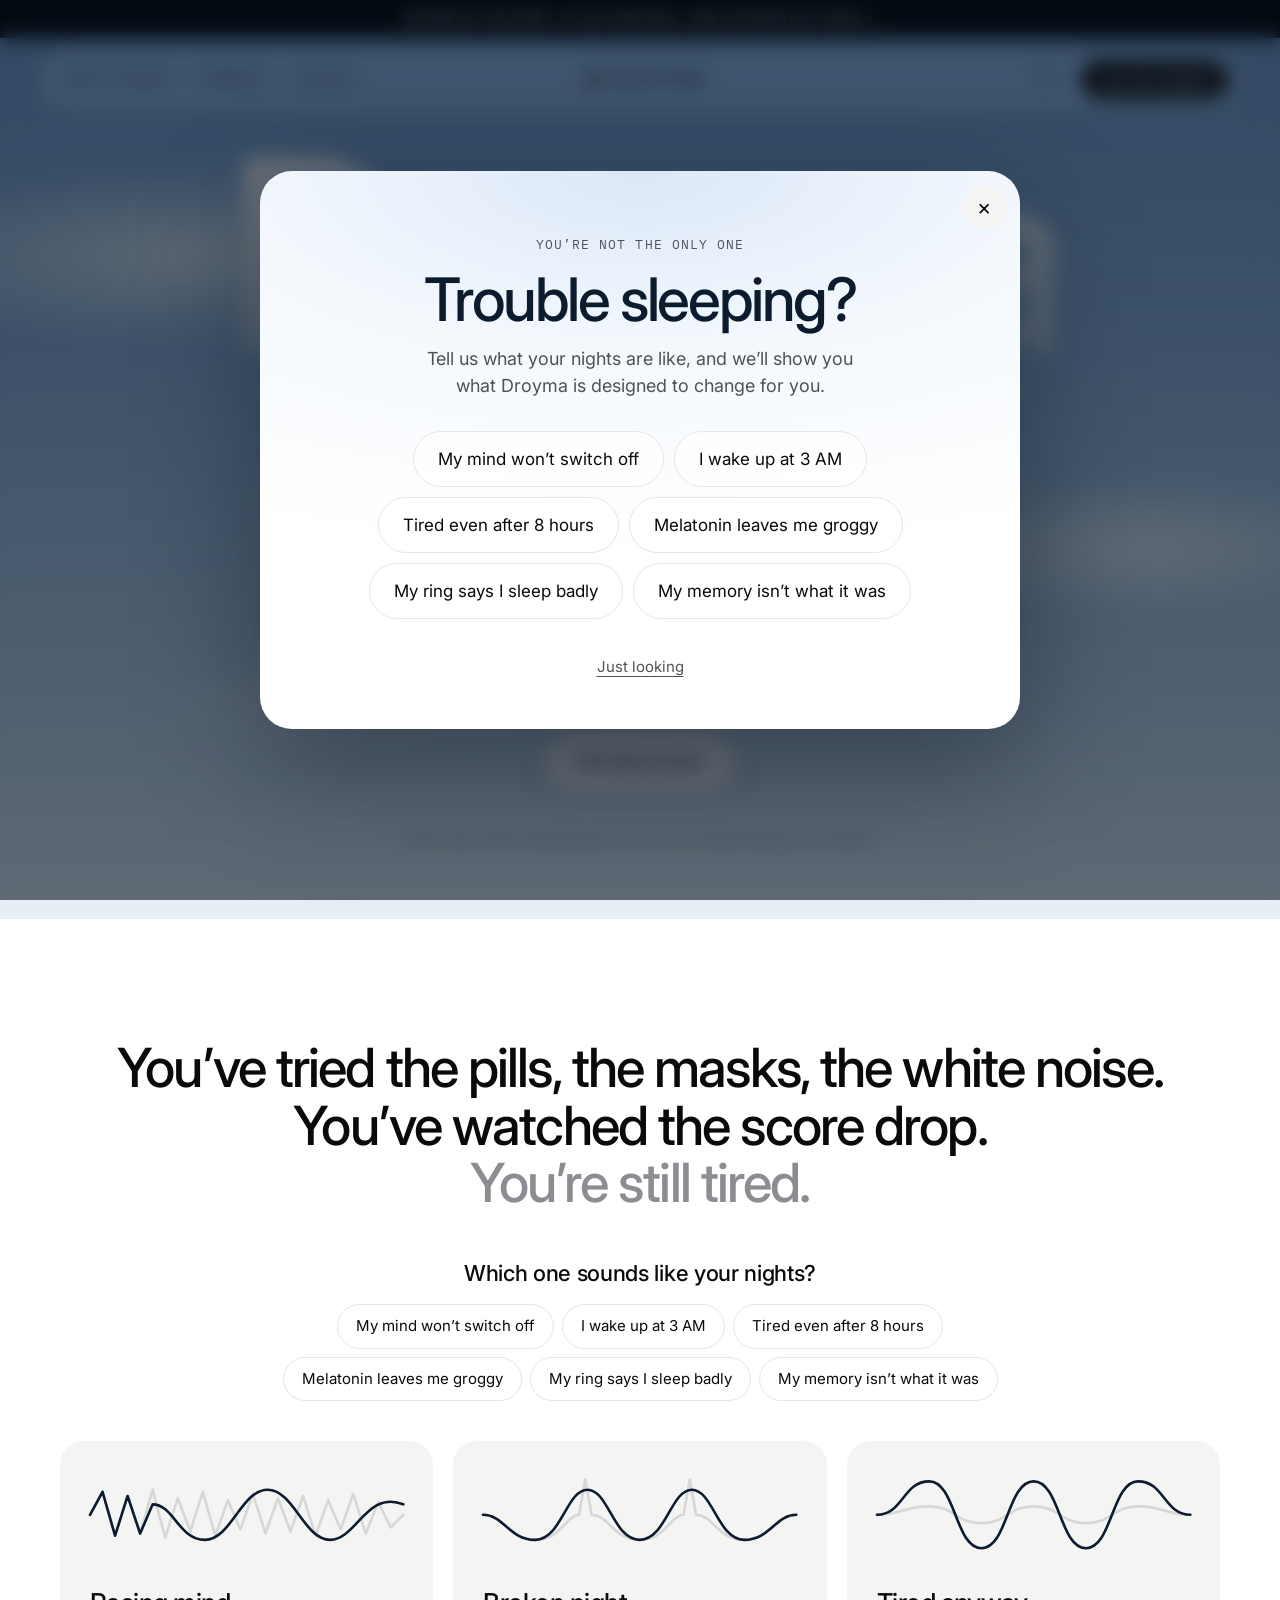
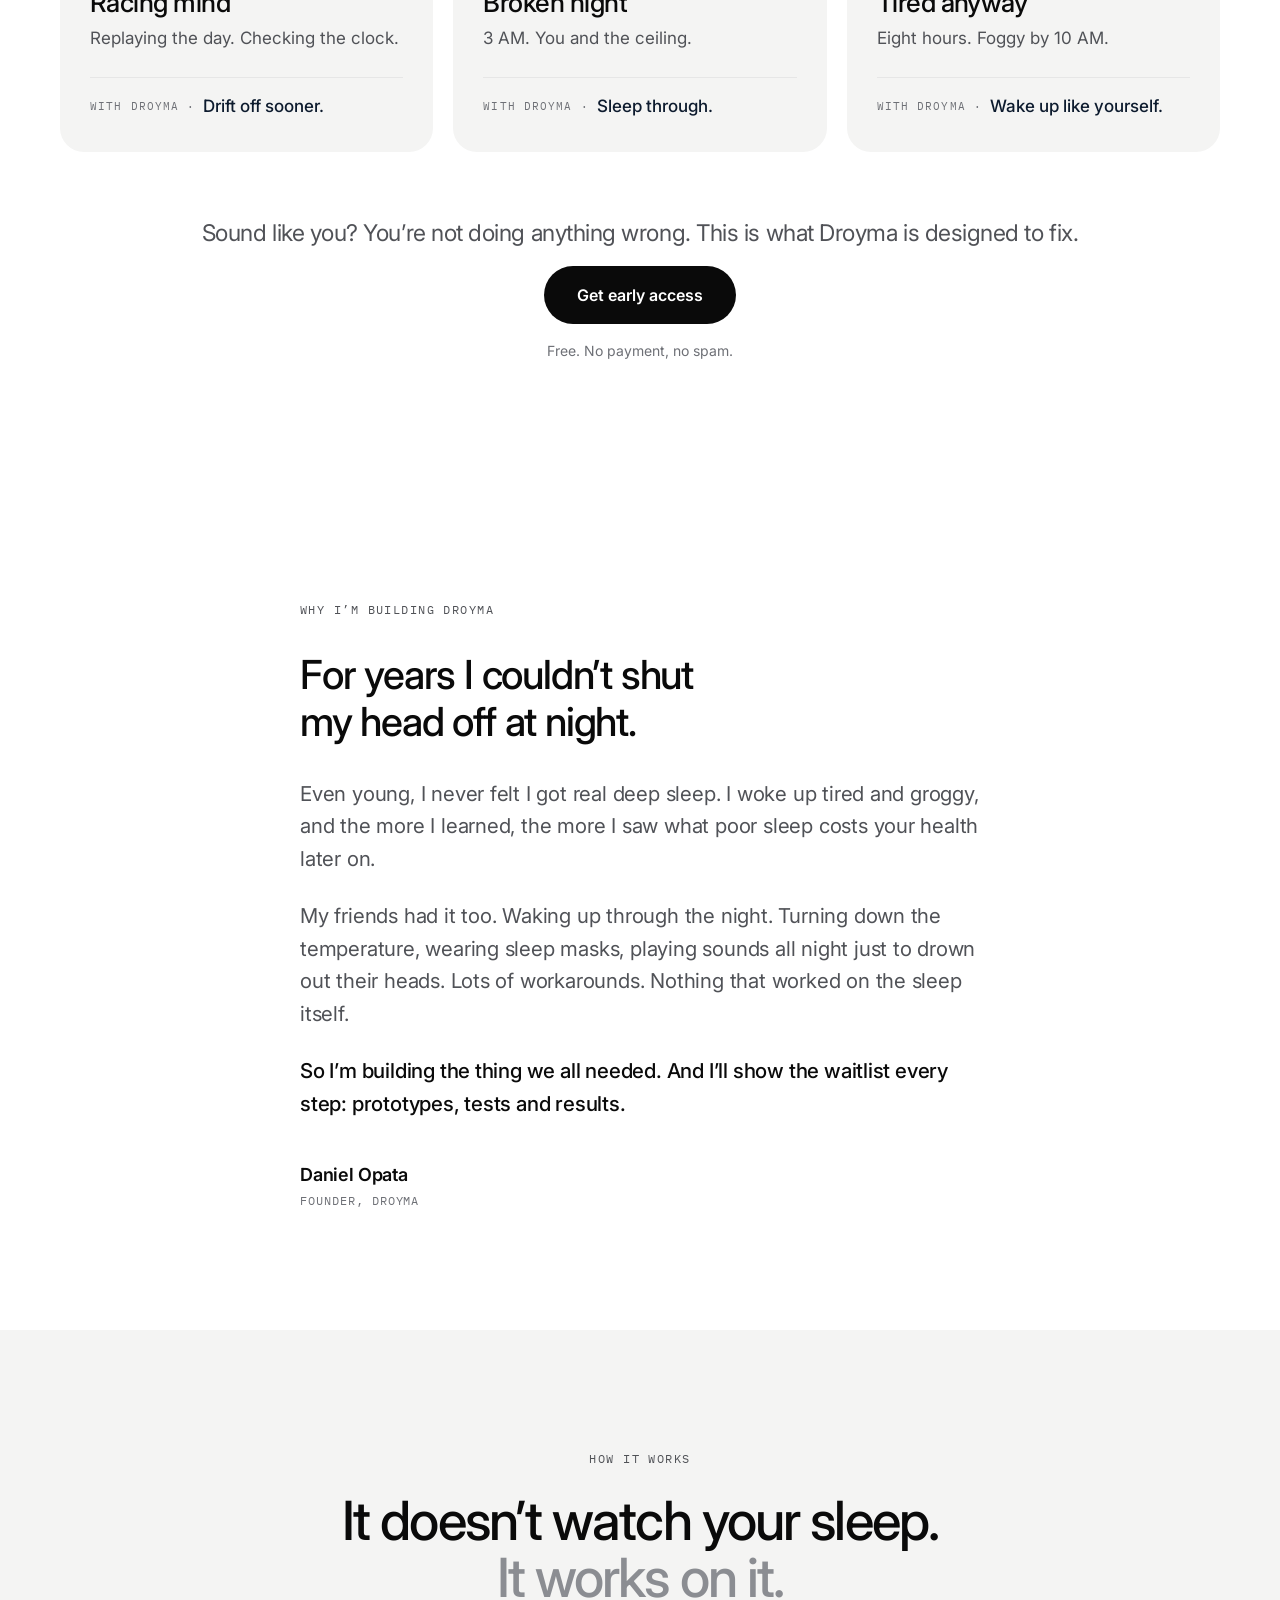
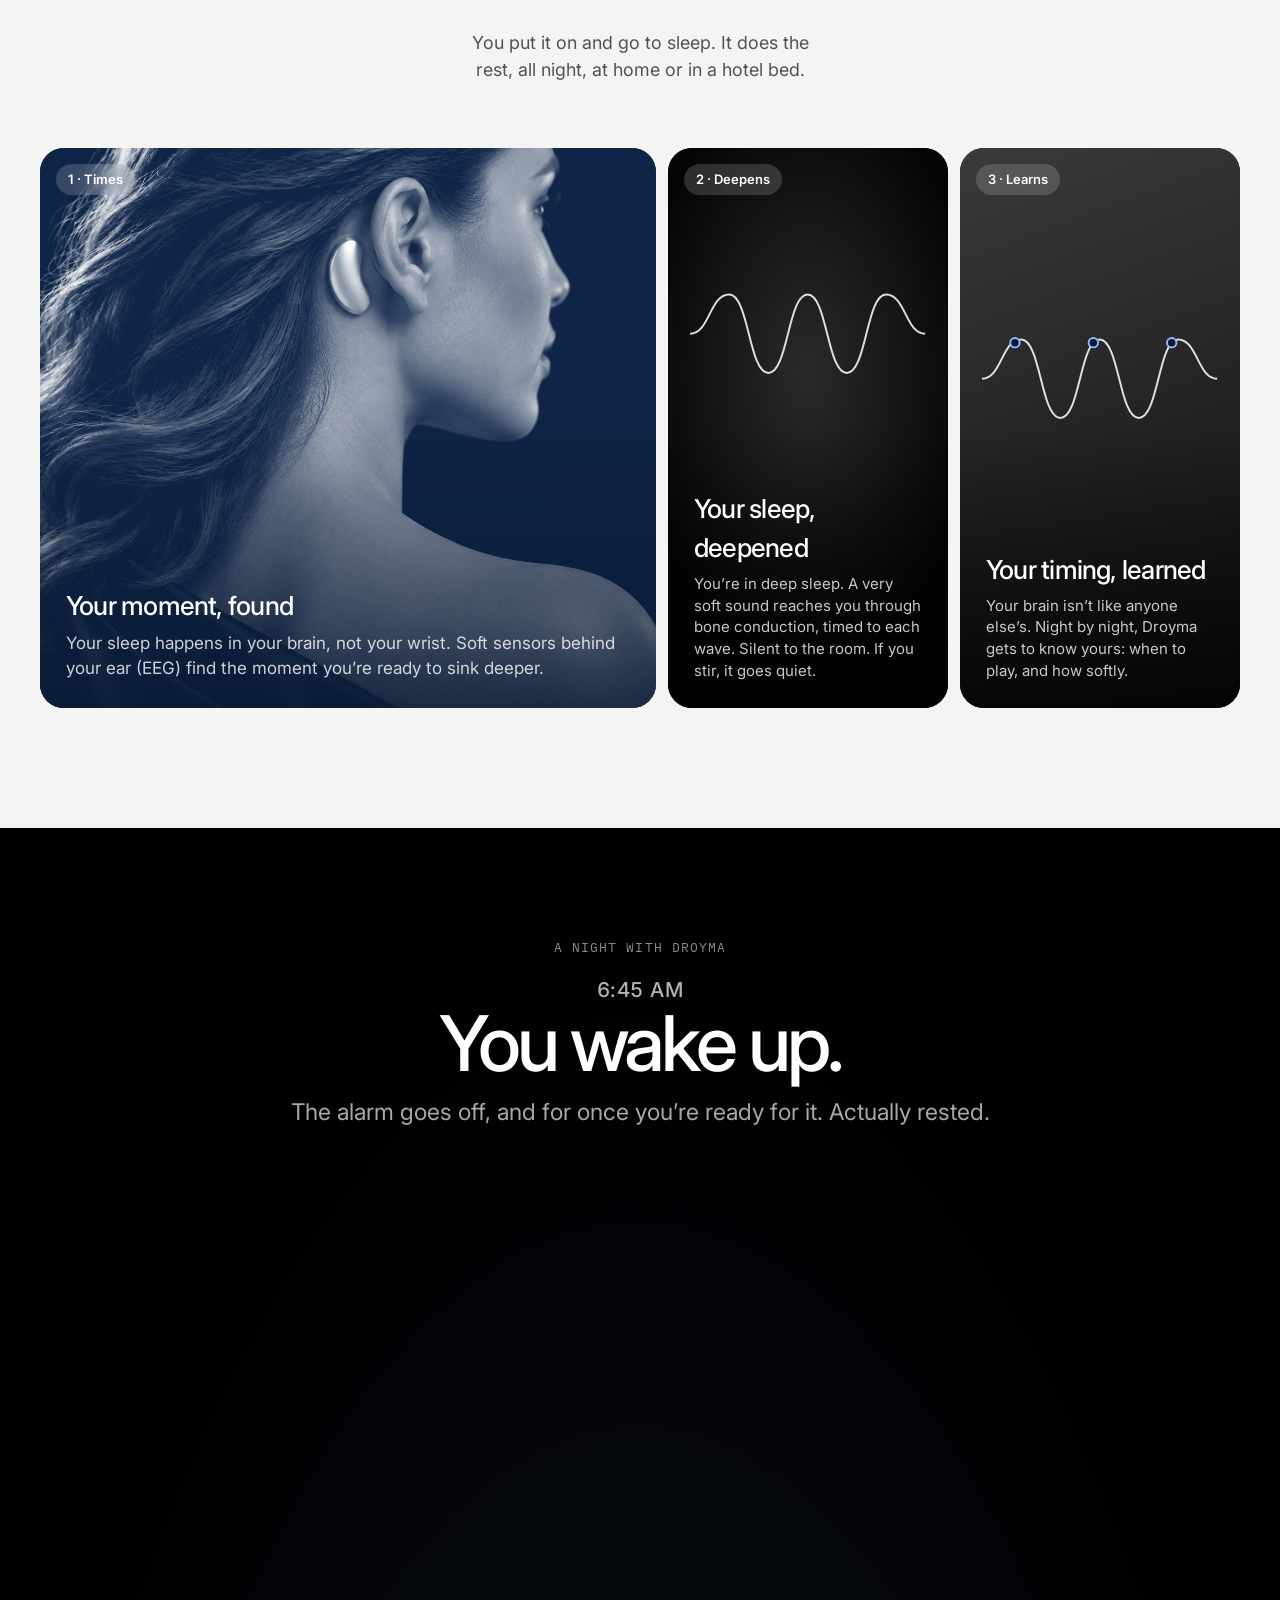
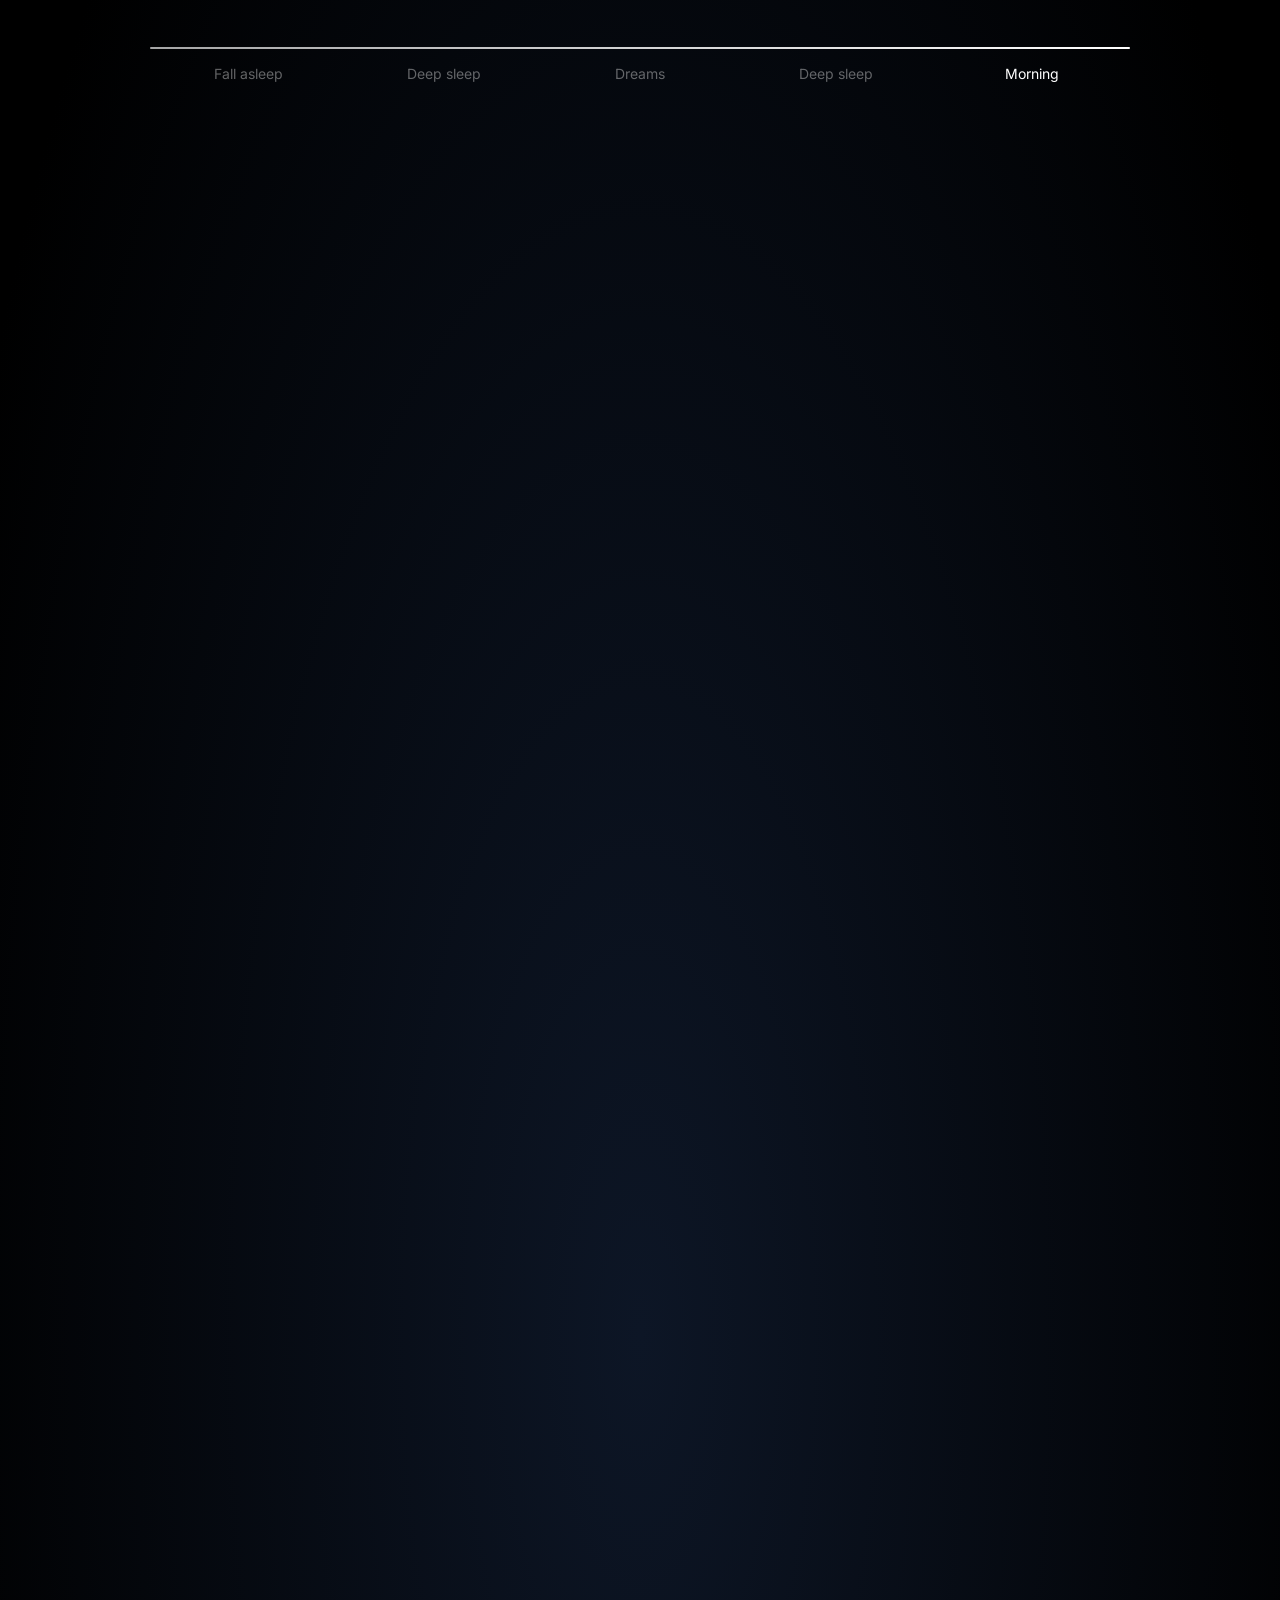
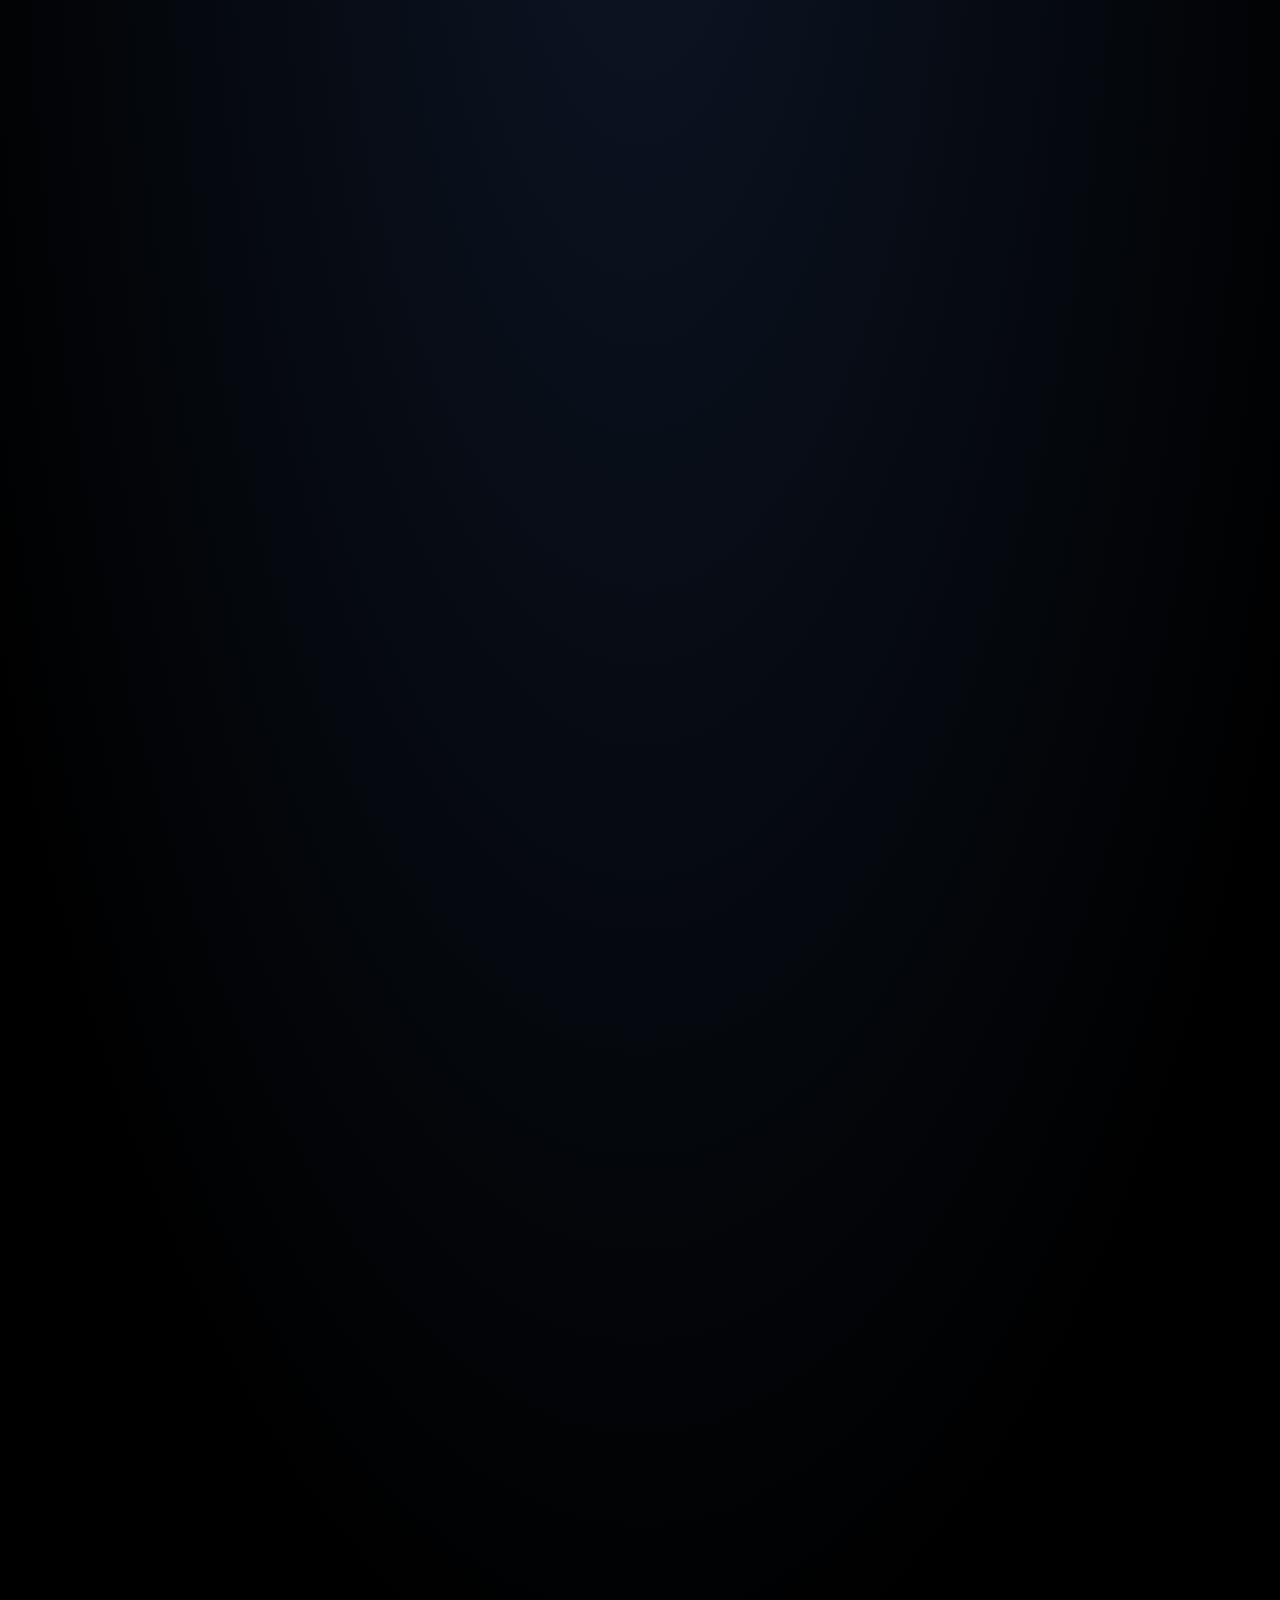
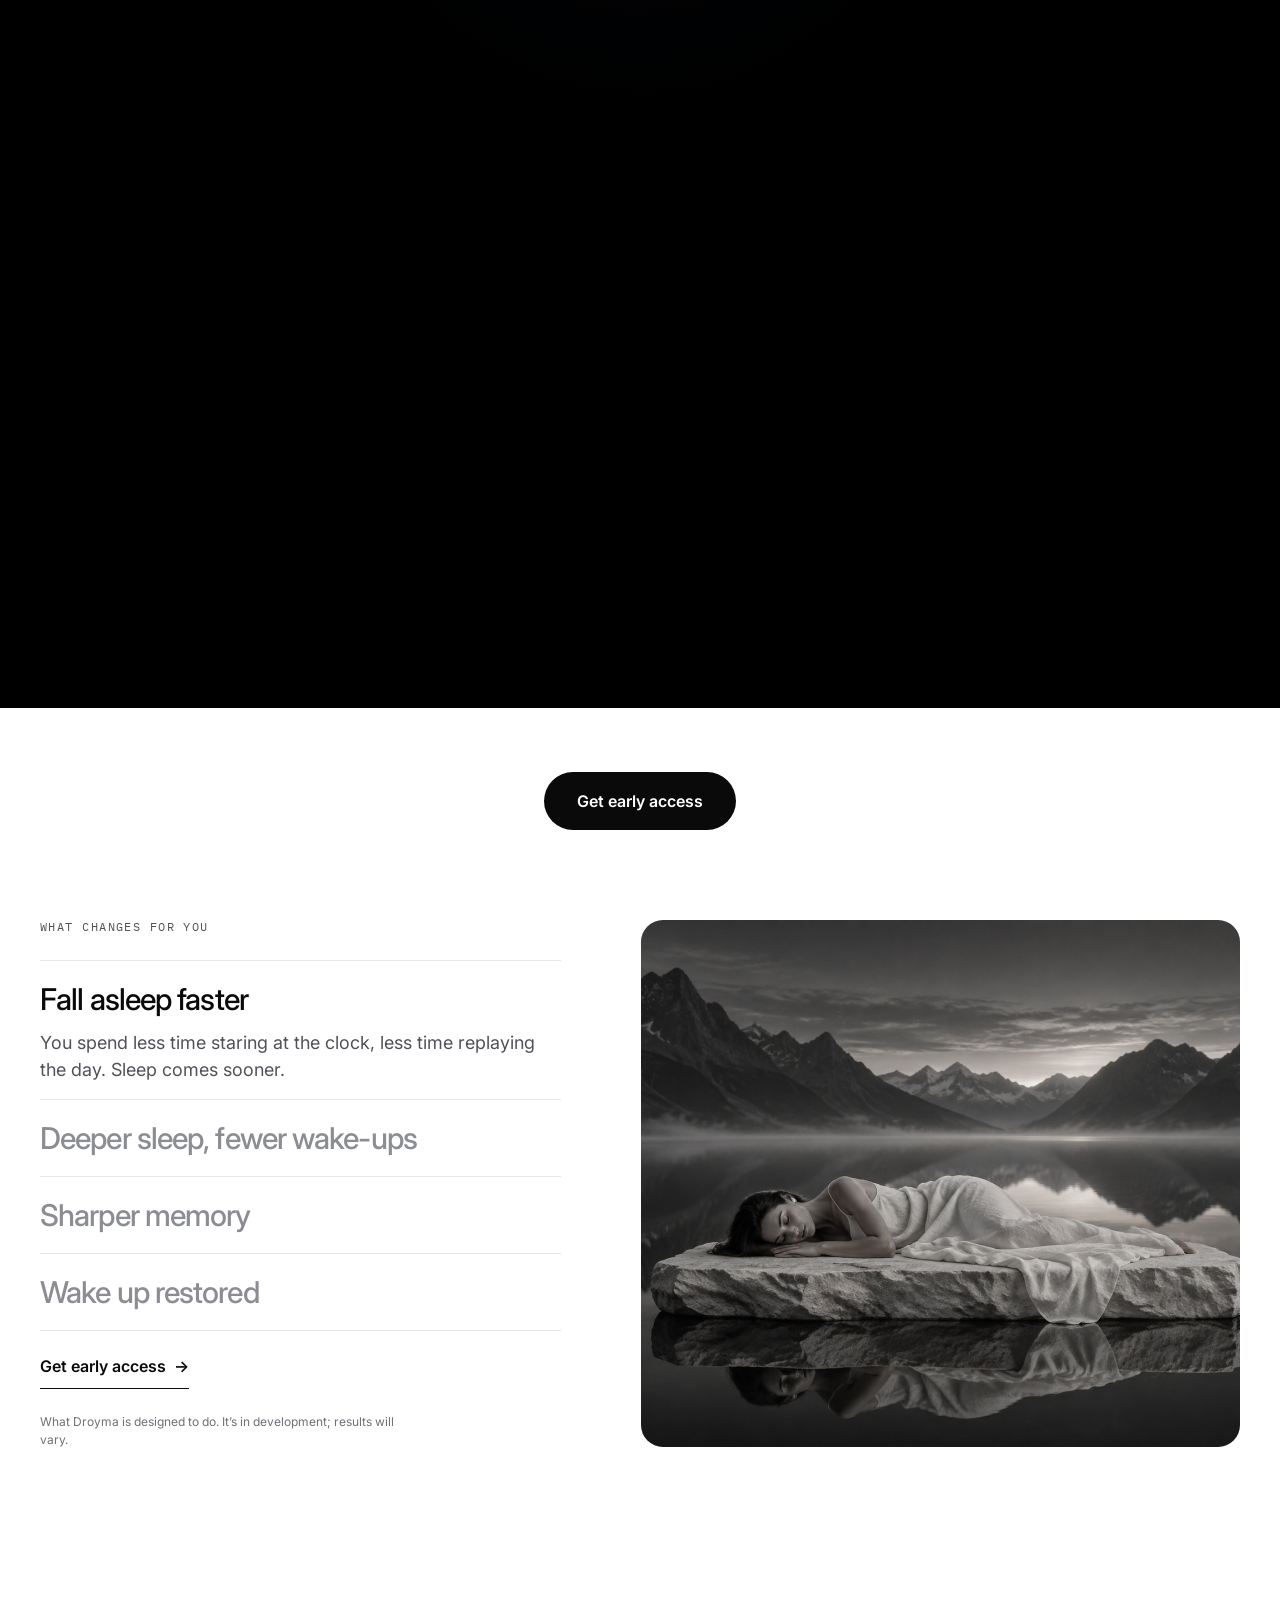
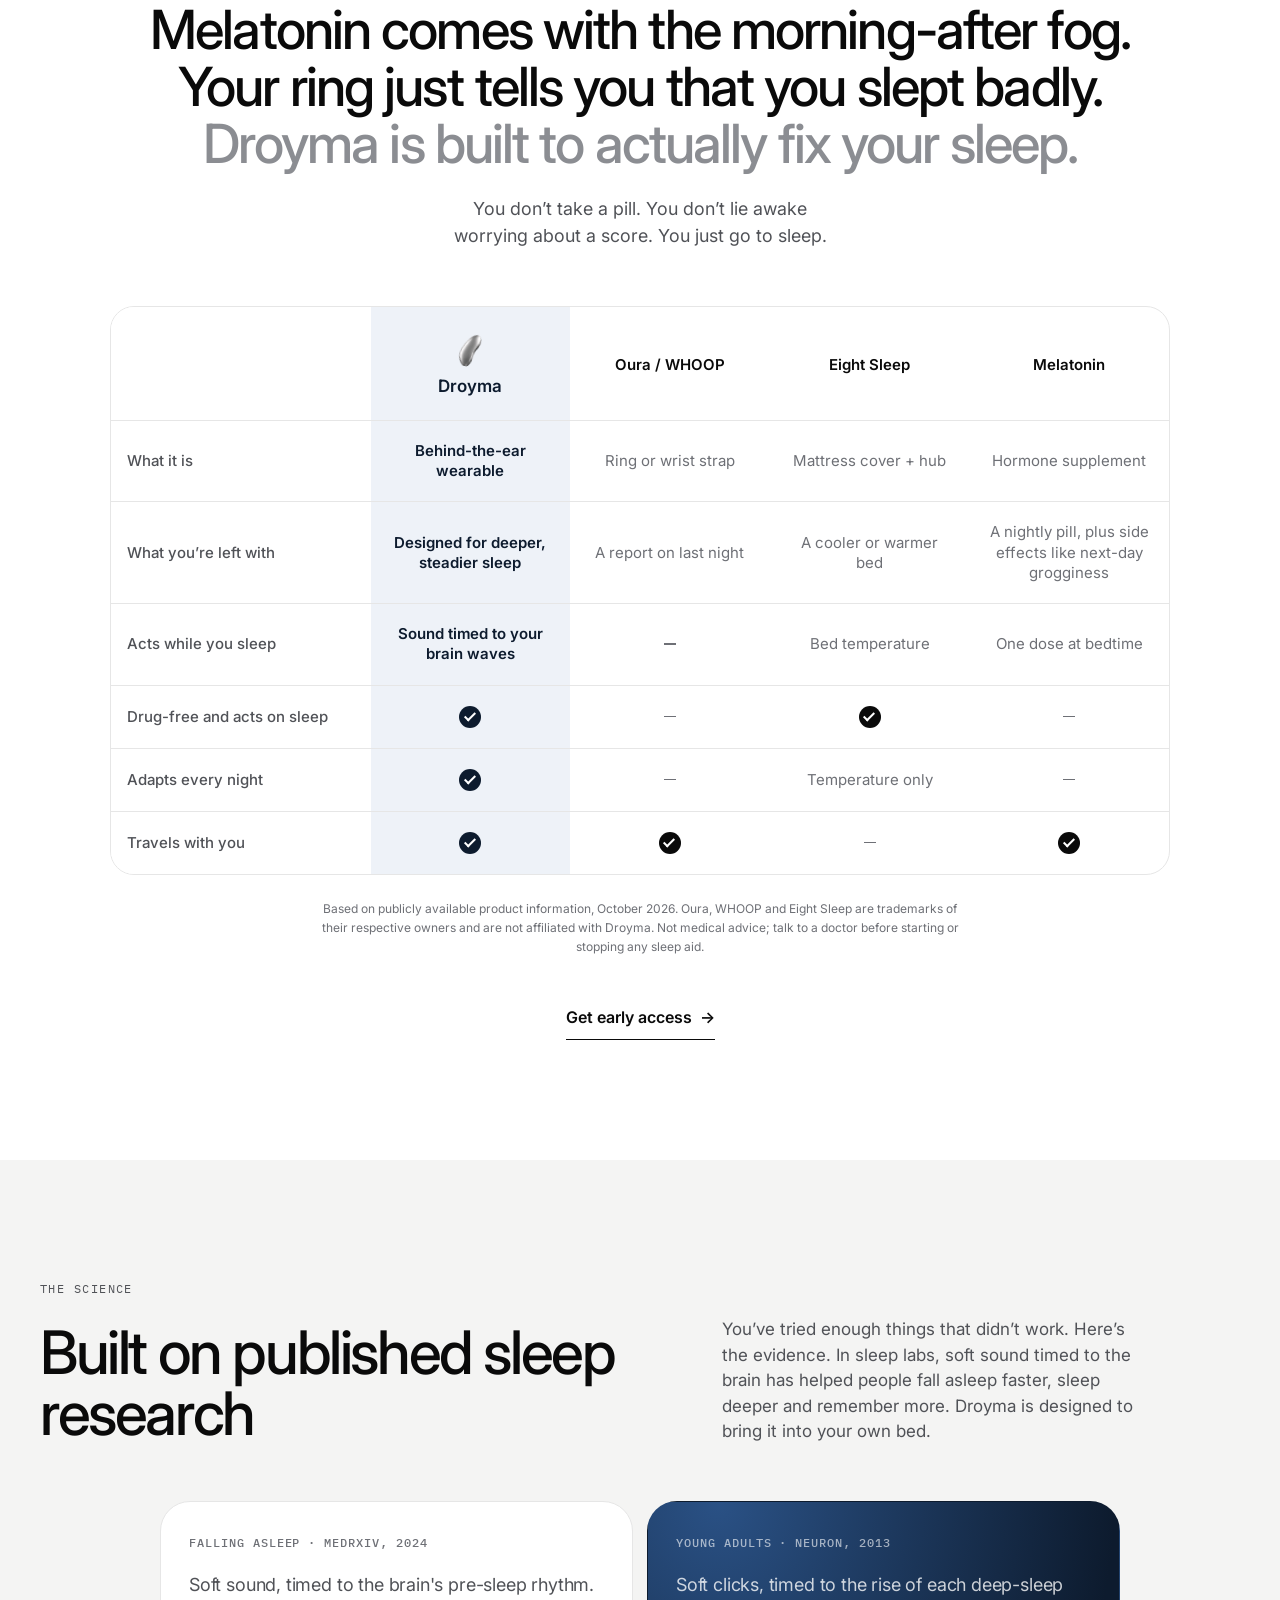
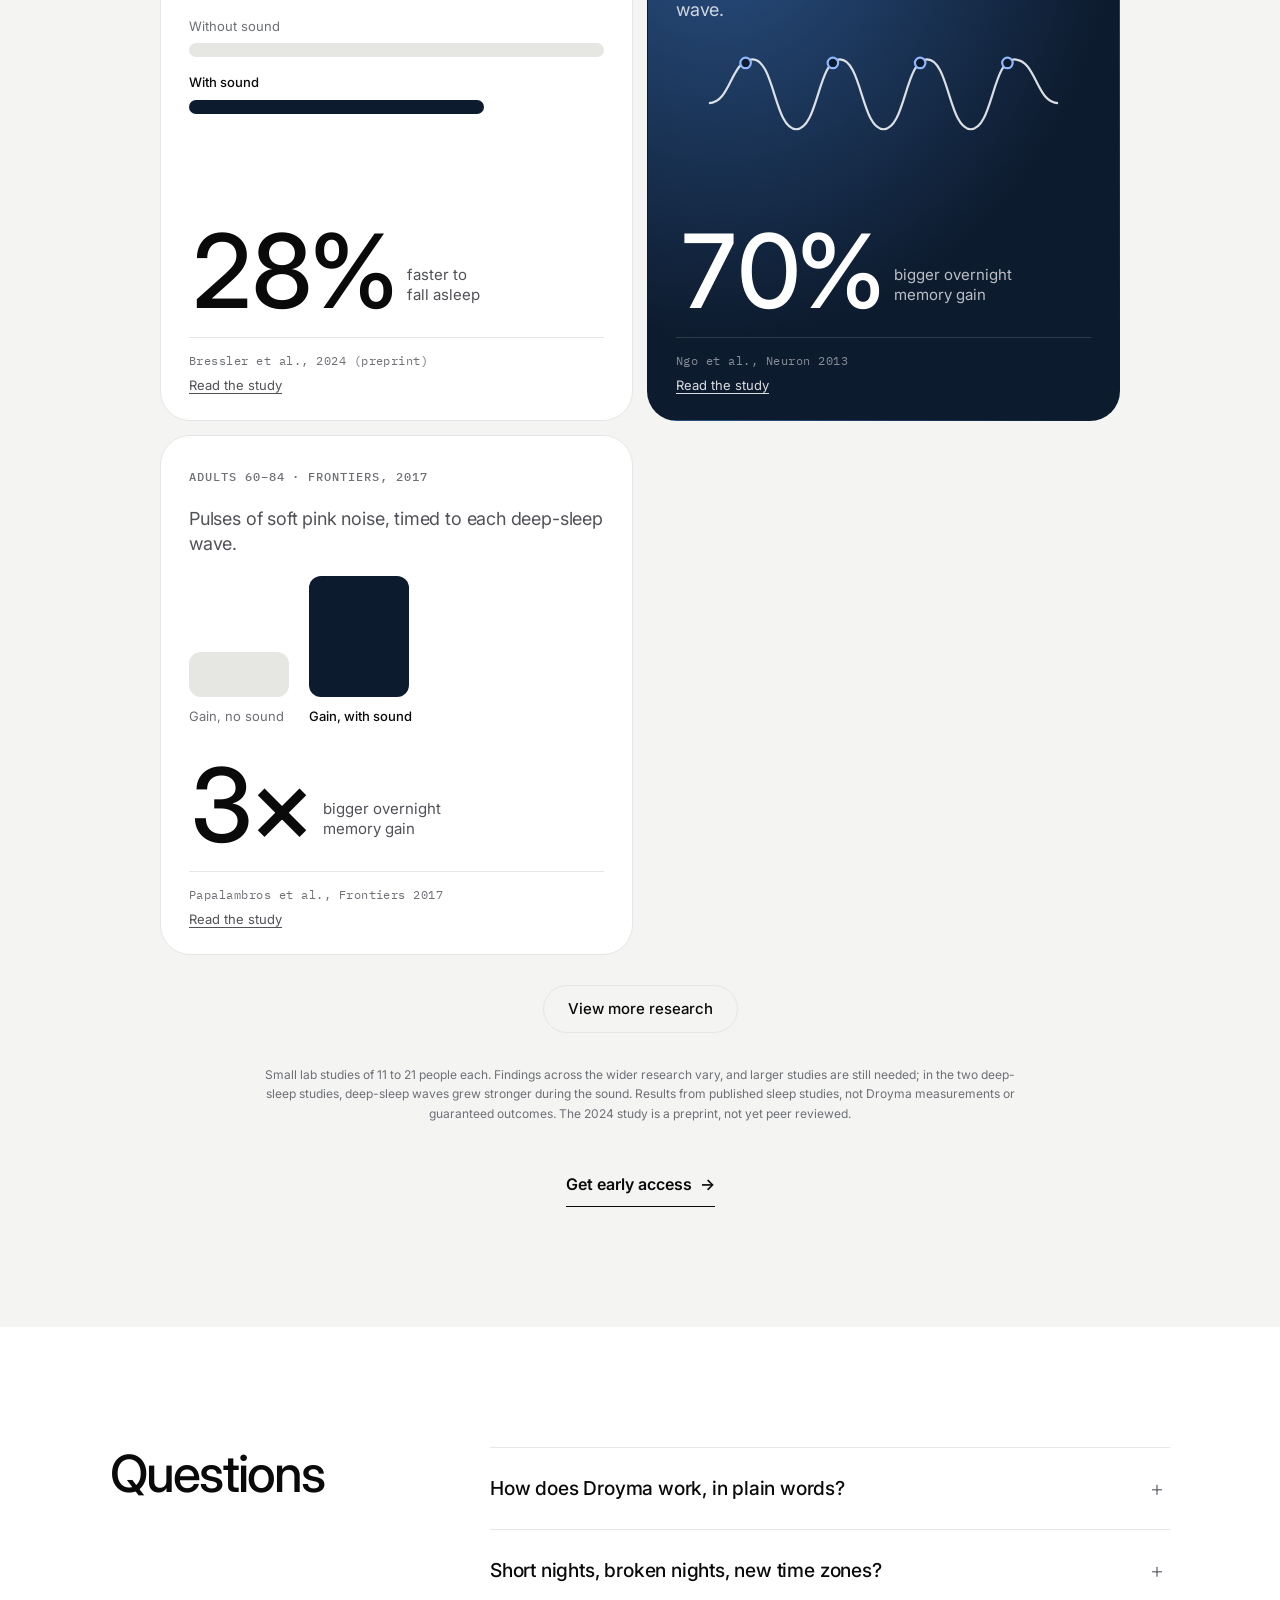
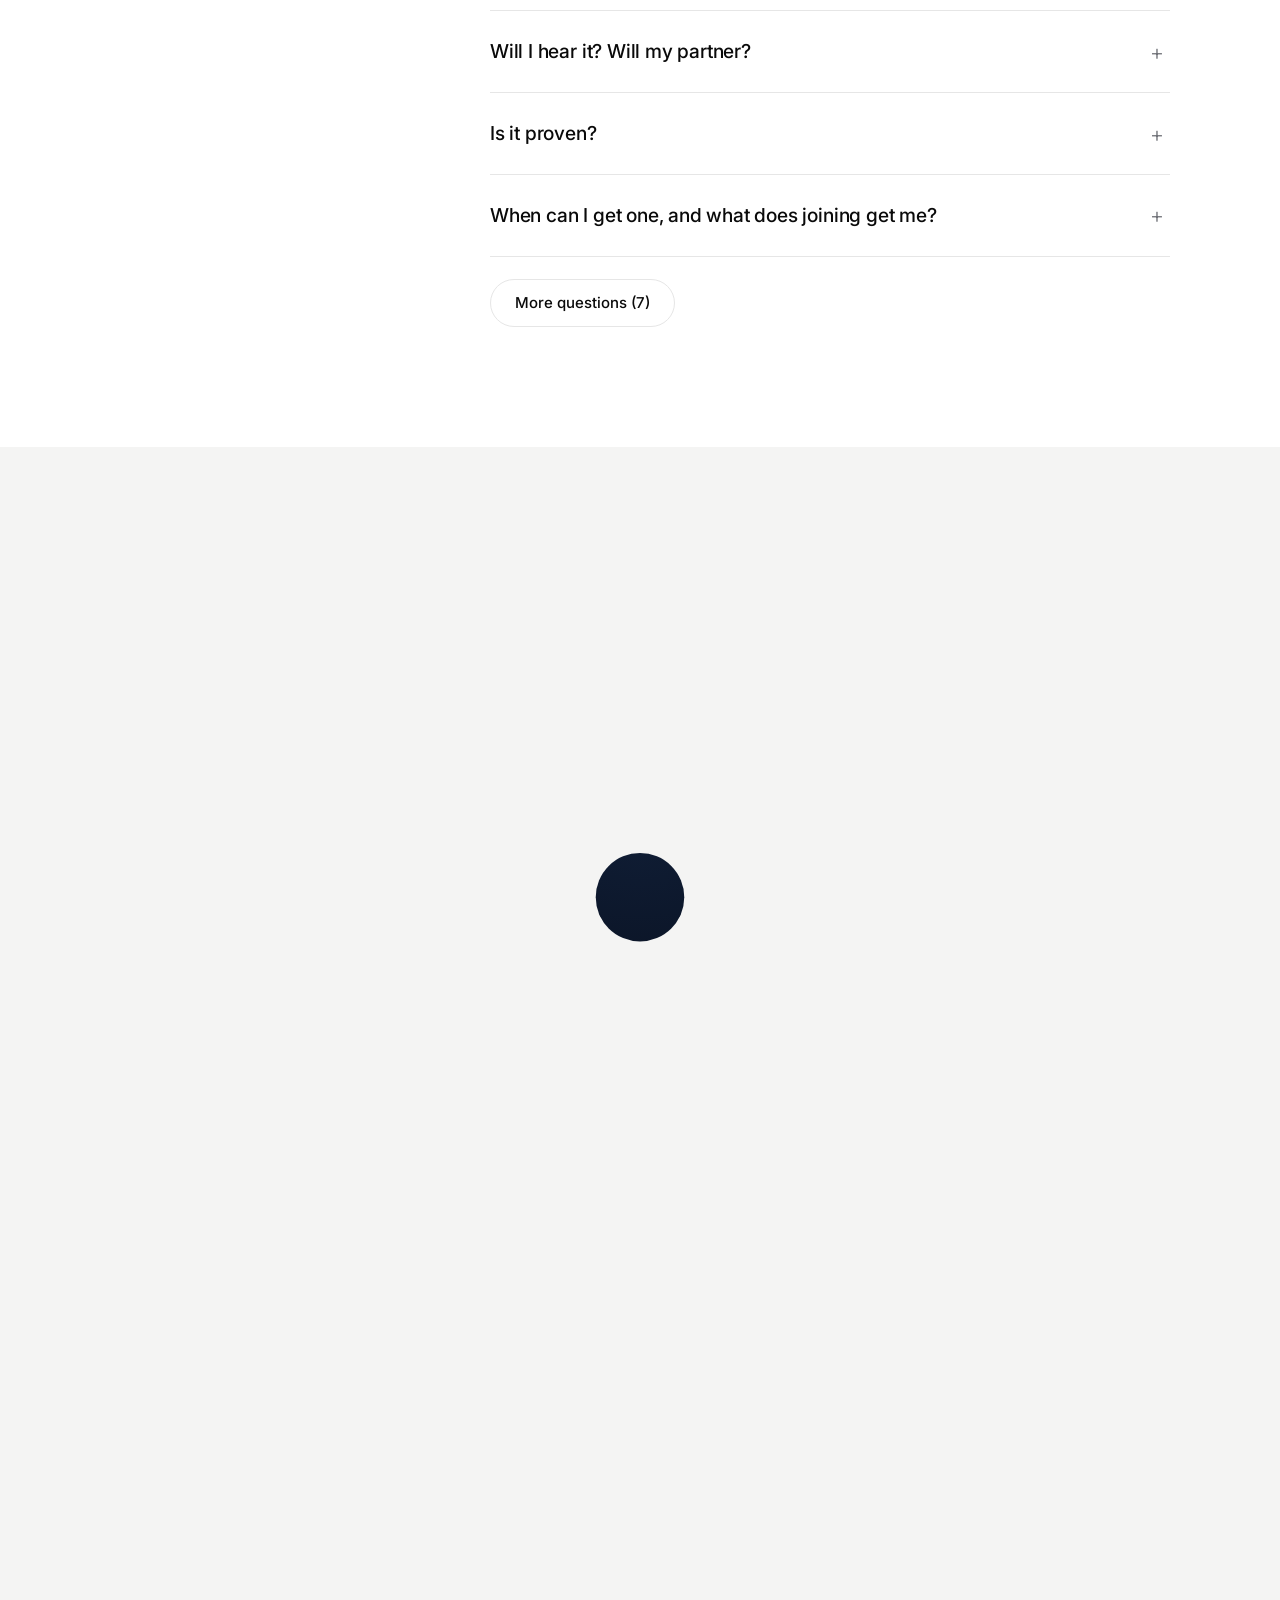
==== index.html @ 314fe134 "Promo bar wording Co-Authored-By: Claude Opus 5.5 (1M context) <noreply@anthropic.com>" ====
<!doctype html>
<html lang="en">
<head>
<meta charset="UTF-8"/>
<meta name="viewport" content="width=device-width, initial-scale=1.0"/>
<meta name="theme-color" content="#000000"/>
<meta name="description" content="Lying awake at 3 AM? Waking up tired anyway? Droyma is a behind-the-ear wearable built to help you sleep deeper, drug-free. Join the waitlist."/>
<title>Droyma | Sleep deeper. Do bigger things.</title>
<link rel="icon" type="image/svg+xml" href="favicon.svg"/>
<link rel="icon" type="image/png" sizes="32x32" href="favicon-32.png"/>
<link rel="apple-touch-icon" sizes="180x180" href="apple-touch-icon.png"/>
<meta property="og:title" content="Droyma | Sleep deeper. Do bigger things."/>
<meta property="og:description" content="For the nights your head won&rsquo;t switch off. A behind-the-ear wearable designed to help you sleep deeper, with soft, timed sound. Drug-free."/>
<meta property="og:image" content="droyma-share-v2.png"/>
<link rel="preconnect" href="https://fonts.googleapis.com"/>
<link rel="preconnect" href="https://fonts.gstatic.com" crossorigin/>
<link href="https://fonts.googleapis.com/css2?family=Inter:wght@300;400;500;600;700&family=IBM+Plex+Mono:wght@400;500&display=swap" rel="stylesheet"/>
<link rel="stylesheet" href="site.css?v=29"/>
</head>
<body>
<div class="opening" id="opening" aria-hidden="true">
  <div class="hero-sky intro-clouds"><i class="cloud c1"></i><i class="cloud c2"></i><i class="cloud c3"></i></div>
  <p class="intro-line">The next leap in<br>human performance<br>is sleep.</p>
</div>

<a class="promo" data-waitlist><em class="promo-long">Be one of the first to try Droyma. </em>Join the waitlist free <span aria-hidden="true">→</span></a>

<header class="nav" id="nav">
  <nav class="nav-links" aria-label="Main">
    <a href="#what">How it works</a>
    <a href="#compare">Compare</a>
    <a href="#science">Science</a>
  </nav>
  <a class="nav-logo" href="#top" aria-label="Droyma home"><img src="assets/brand-mark-Q8WhJef7.svg" alt="" aria-hidden="true"><span>DROYMA</span></a>
  <div class="nav-right">
    <a class="nav-faq" href="#faq">FAQ</a>
    <a class="btn btn-light btn-sm nav-cta" data-waitlist>Join the waitlist</a>
  </div>
</header>

<main id="top">

  <!-- 1 · HERO — blue sky -->
  <section class="hero hero-sky-v" id="hero">
    <div class="hero-sky" aria-hidden="true"><i class="cloud c1"></i><i class="cloud c2"></i><i class="cloud c3"></i></div>
    <div class="hero-stage">
      <h1 class="hero-name" aria-label="Droyma">Droyma</h1>
      <img class="hero-product" src="assets/jewel-cutout.png" alt="Concept design of the Droyma wearable.">
    </div>
    <div class="hero-copy">
      <p class="hero-line">Sleep deeper.<br class="m-br"> Do bigger things.</p>
      <p class="hero-for">For the nights your head won&rsquo;t switch off, and the mornings you wake up tired anyway. So you can sleep deeper, with a small wearable behind your ear. Drug-free.</p>
      <div class="hero-ctas"><a class="btn btn-light btn-lg" data-waitlist>Get early access</a></div>
      <small class="hero-micro">Free to join. Still in development, and you can follow along as we build it.</small>
    </div>
  </section>

  <!-- 2 · THE PROBLEM — you already know you sleep badly -->
  <section class="section white prob" id="problem">
    <div class="center intro">
      <h2 class="h2">You&rsquo;ve tried the pills, the masks, the white noise.<br>You&rsquo;ve watched the score drop.<br><span class="muted">You&rsquo;re still tired.</span></h2>
    </div>
    <div class="pick" id="pick">
      <p class="pick-q">Which one sounds like your nights?</p>
      <div class="pick-chips" role="group" aria-label="Which one sounds like your nights?"><button type="button" data-p="mind">My mind won&rsquo;t switch off</button><button type="button" data-p="wake">I wake up at 3 AM</button><button type="button" data-p="tired">Tired even after 8 hours</button><button type="button" data-p="groggy">Melatonin leaves me groggy</button><button type="button" data-p="ring">My ring says I sleep badly</button><button type="button" data-p="memory">My memory isn&rsquo;t what it was</button></div>
    </div>
    <p class="pb-you" id="pbYou" aria-live="polite" hidden></p>
    <div class="pb-grid">
      <article class="pb">
        <svg class="pb-line" viewBox="0 0 300 80" aria-hidden="true">
          <path class="bad" d="M0 40 L12 18 L24 60 L36 22 L48 58 L60 16 L72 62 L84 24 L96 56 L108 18 L120 60 L132 26 L144 54 L156 20 L168 58 L180 24 L192 56 L204 22 L216 60 L228 26 L240 54 L252 20 L264 58 L276 28 L288 52 L300 40"/>
          <path class="good" d="M0 40 L12 18 L24 60 L36 22 L48 58 L60 30 C80 30 85 64 110 64 S145 16 170 16 S205 64 230 64 S265 16 300 30"/>
        </svg>
        <h3>Racing mind</h3>
        <p class="pb-was">Replaying the day. Checking the clock.</p>
        <p class="pb-fix">Drift off sooner.</p>
      </article>
      <article class="pb">
        <svg class="pb-line" viewBox="0 0 300 80" aria-hidden="true">
          <path class="bad" d="M0 40 C20 40 25 64 50 64 S80 40 92 40 L98 6 L104 40 C120 40 125 64 150 64 S180 40 192 40 L198 6 L204 40 C220 40 225 64 250 64 S280 40 300 40"/>
          <path class="good" d="M0 40 C20 40 25 64 50 64 S80 16 100 16 S125 64 150 64 S180 16 200 16 S225 64 250 64 S280 40 300 40"/>
        </svg>
        <h3>Broken night</h3>
        <p class="pb-was">3 AM. You and the ceiling.</p>
        <p class="pb-fix">Sleep through.</p>
      </article>
      <article class="pb">
        <svg class="pb-line" viewBox="0 0 300 80" aria-hidden="true">
          <path class="bad" d="M0 40 C25 40 25 32 50 32 S75 48 100 48 S125 32 150 32 S175 48 200 48 S225 32 250 32 S275 40 300 40"/>
          <path class="good" d="M0 40 C25 40 25 8 50 8 S75 72 100 72 S125 8 150 8 S175 72 200 72 S225 8 250 8 S275 40 300 40"/>
        </svg>
        <h3>Tired anyway</h3>
        <p class="pb-was">Eight hours. Foggy by 10 AM.</p>
        <p class="pb-fix">Wake up like yourself.</p>
      </article>
    </div>
    <div class="pb-cta">
      <p>Sound like you? You&rsquo;re not doing anything wrong. This is what Droyma is designed to fix.</p>
      <a class="btn btn-dark btn-lg" data-waitlist>Get early access</a>
      <small>Free. No payment, no spam.</small>
    </div>
  </section>

  <!-- 2b · FOUNDER NOTE — why Droyma exists -->
  <section class="section white founder" id="founder">
    <div class="fn">
      <p class="mono">WHY I&rsquo;M BUILDING DROYMA</p>
      <blockquote>
        <p class="fn-lead">For years I couldn&rsquo;t shut my head off at night.</p>
        <p>Even young, I never felt I got real deep sleep. I woke up tired and groggy, and the more I learned, the more I saw what poor sleep costs your health later on.</p>
        <p>My friends had it too. Waking up through the night. Turning down the temperature, wearing sleep masks, playing sounds all night just to drown out their heads. Lots of workarounds. Nothing that worked on the sleep itself.</p>
        <p class="fn-last">So I&rsquo;m building the thing we all needed. And I&rsquo;ll show the waitlist every step: prototypes, tests and results.</p>
      </blockquote>
      <p class="fn-sig"><b>Daniel Opata</b><span>Founder, Droyma</span></p>
    </div>
  </section>

  <!-- 3 · HOW IT WORKS — senses, responds, learns -->
  <section class="section light" id="what">
    <div class="center intro hw-intro">
      <p class="mono">HOW IT WORKS</p>
      <h2 class="h2">It doesn&rsquo;t watch your sleep.<br><span class="muted">It works on it.</span></h2>
      <p class="sub">You put it on and go to sleep. It does the rest, all night, at home or in a hotel bed.</p>
    </div>
    <div class="parts">
      <article class="part is-open">
        <div class="part-media"><img src="assets/wearer-concept-CTpfyXRQ.jpg" alt="The Droyma wearable worn behind the ear." class="bw"></div>
        <span class="chip">1 · Times</span>
        <button class="part-toggle" aria-label="Show details"></button>
        <div class="part-copy"><h3>Your moment, found</h3><p>Your sleep happens in your brain, not your wrist. Soft sensors behind your ear (EEG) find the moment you&rsquo;re ready to sink deeper.</p></div>
      </article>
      <article class="part">
        <div class="part-media part-bone" aria-hidden="true">
          <svg class="mini-eeg" viewBox="0 0 300 160"><path class="me-wave" d="M0 80 C25 80 25 30 50 30 S75 130 100 130 S125 30 150 30 S175 130 200 130 S225 30 250 30 S275 80 300 80"/><g class="me-pulses"><circle cx="42" cy="34" r="6"/><circle cx="142" cy="34" r="6"/><circle cx="242" cy="34" r="6"/></g><g class="me-rings"><circle cx="42" cy="34" r="6"/><circle cx="142" cy="34" r="6"/><circle cx="242" cy="34" r="6"/></g></svg>
        </div>
        <span class="chip">2 · Deepens</span>
        <button class="part-toggle" aria-label="Show details"></button>
        <div class="part-copy"><h3>Your sleep, deepened</h3><p>You&rsquo;re in deep sleep. A very soft sound reaches you through bone conduction, timed to each wave. Silent to the room. If you stir, it goes quiet.</p></div>
      </article>
      <article class="part">
        <div class="part-media part-app" aria-hidden="true">
          <svg class="mini-eeg learn-eeg" viewBox="0 0 300 160"><path class="me-wave" d="M0 80 C25 80 25 30 50 30 S75 130 100 130 S125 30 150 30 S175 130 200 130 S225 30 250 30 S275 80 300 80"/><g class="le-pulses"><circle cx="42" cy="34" r="6"/><circle cx="142" cy="34" r="6"/><circle cx="242" cy="34" r="6"/></g></svg>
        </div>
        <span class="chip">3 · Learns</span>
        <button class="part-toggle" aria-label="Show details"></button>
        <div class="part-copy"><h3>Your timing, learned</h3><p>Your brain isn&rsquo;t like anyone else&rsquo;s. Night by night, Droyma gets to know yours: when to play, and how softly.</p></div>
      </article>
    </div>
  </section>

  <!-- 4 · A NIGHT WITH DROYMA — plain, premium, scroll-driven -->
  <section class="night" id="how">
    <div class="night-pin">
      <div class="night-head">
        <p class="mono mono-light">A NIGHT WITH DROYMA</p>
        <div class="nc-stack" aria-live="polite">
          <div class="nc is-on"><p class="nc-time">10:30 PM</p><h2>You drift off faster.</h2><p>You stop replaying the day. Droyma is designed to help you settle, so sleep comes sooner.</p></div>
          <div class="nc"><p class="nc-time">11:00 PM</p><h2>You sink into deep sleep.</h2><p>A sound so soft you sleep right through it. You go further down.</p></div>
          <div class="nc"><p class="nc-time">12:15 AM</p><h2>You start dreaming.</h2><p>Droyma goes quiet and lets you.</p></div>
          <div class="nc"><p class="nc-time">3:10 AM</p><h2>You sink back down.</h2><p>You spend fewer nights with the ceiling. If you do stir, Droyma waits, then picks up where you left off.</p></div>
          <div class="nc"><p class="nc-time">6:45 AM</p><h2>You wake up.</h2><p>The alarm goes off, and for once you&rsquo;re ready for it. Actually rested.</p></div>
        </div>
      </div>
      <div class="night-stage"><canvas id="eeg" role="img" aria-label="A brainwave through one night. In deep sleep, soft blue pulses land on each slow wave; while dreaming, Droyma stays quiet."></canvas></div>
      <div class="night-steps" aria-hidden="true">
        <div class="ns-line"><i id="nsFill"></i></div>
        <div class="ns-labels"><span class="is-on">Fall asleep</span><span>Deep sleep</span><span>Dreams</span><span>Deep sleep</span><span>Morning</span></div>
      </div>
    </div>
  </section>
  <div class="after-night"><a class="btn btn-dark btn-lg" data-waitlist>Get early access</a></div>

  <!-- 5 · WHAT CHANGES — the outcomes, one at a time -->
  <section class="section white why-v1" id="why">
    <div class="why">
      <div class="why-copy">
        <p class="mono">WHAT CHANGES FOR YOU</p>
        <ol class="why-list">
          <li class="is-active"><button>Fall asleep faster</button><p class="why-line">You spend less time staring at the clock, less time replaying the day. Sleep comes sooner.</p></li>
          <li><button>Deeper sleep, fewer wake-ups</button><p class="why-line">Your night stops breaking apart. Built to keep deep sleep deeper and steadier, so your body gets the time it needs to recover.</p></li>
          <li><button>Sharper memory</button><p class="why-line">You hold on to what you learned today. In a lab study of adults 60 to 84, overnight memory gains were about three times larger with timed sound.</p></li>
          <li><button>Wake up restored</button><p class="why-line">You take nothing, so nothing wears off. Patience for the kids, a clear head at 9 AM. Now go chase your dreams.</p></li>
        </ol>
        <svg class="why-timer" viewBox="0 0 20 20" aria-hidden="true"><circle cx="10" cy="10" r="8"/><circle class="t" cx="10" cy="10" r="8"/></svg>
        <a class="link-cta" data-waitlist>Get early access <span aria-hidden="true">→</span></a>
        <small class="why-note">What Droyma is designed to do. It&rsquo;s in development; results will vary.</small>
      </div>
      <div class="why-media">
        <figure class="is-active fig-lake"><img src="assets/solitude-lake-CmHwuxjt.jpg" alt="A woman asleep above a still lake."></figure>
        <figure class="fig-wave" aria-hidden="true"><svg viewBox="0 0 400 200"><path class="w1" d="M0 100 C40 100 40 40 80 40 S120 160 160 160 S200 40 240 40 S280 160 320 160 S360 100 400 100"/><g class="ticks"><line x1="80" y1="20" x2="80" y2="6"/><line x1="240" y1="20" x2="240" y2="6"/></g></svg><span>Sound lands on the wave</span></figure>
        <figure class="fig-wear"><img src="assets/wearer-concept-CTpfyXRQ.jpg" alt="The Droyma wearable worn behind the ear."></figure>
        <figure class="fig-run"><img src="assets/photos/athletes-run.jpg" alt="Two runners mid-race."></figure>
      </div>
    </div>
  </section>

  <!-- 6 · COMPARE — they report, Droyma acts -->
  <section class="section white cmp-v1" id="compare">
    <div class="center intro">
      <h2 class="h2">Melatonin comes with the morning-after fog.<br class="d-br"> Your ring just tells you that you slept badly.<br><span class="muted">Droyma is built to actually fix your sleep.</span></h2>
      <p class="sub">You don&rsquo;t take a pill. You don&rsquo;t lie awake worrying about a score. You just go to sleep.</p>
    </div>
    <p class="swipe-hint" aria-hidden="true">Swipe to compare →</p>
    <div class="cmp-scroll">
      <div class="compare" role="table" aria-label="Droyma compared with Oura and WHOOP, Eight Sleep and melatonin">
        <div class="c-row c-head" role="row">
          <div role="columnheader"></div>
          <div role="columnheader" class="c-us"><img src="assets/jewel-cutout.png" alt=""><b>Droyma</b></div>
          <div role="columnheader"><b>Oura / WHOOP</b></div>
          <div role="columnheader"><b>Eight Sleep</b></div>
          <div role="columnheader"><b>Melatonin</b></div>
        </div>
        <div class="c-row" role="row"><div role="rowheader">What it is</div><div class="c-us" role="cell">Behind-the-ear wearable</div><div role="cell">Ring or wrist strap</div><div role="cell">Mattress cover + hub</div><div role="cell">Hormone supplement</div></div>
        <div class="c-row" role="row"><div role="rowheader">What you&rsquo;re left with</div><div class="c-us" role="cell">Designed for deeper, steadier sleep</div><div role="cell">A report on last night</div><div role="cell">A cooler or warmer bed</div><div role="cell">A nightly pill, plus side effects like next-day grogginess</div></div>
        <div class="c-row" role="row"><div role="rowheader">Acts while you sleep</div><div class="c-us" role="cell">Sound timed to your brain waves</div><div role="cell"><i class="no"></i></div><div role="cell">Bed temperature</div><div role="cell">One dose at bedtime</div></div>
        <div class="c-row" role="row"><div role="rowheader">Drug-free and acts on sleep</div><div class="c-us" role="cell"><i class="yes"></i></div><div role="cell"><i class="no"></i></div><div role="cell"><i class="yes"></i></div><div role="cell"><i class="no"></i></div></div>
        <div class="c-row" role="row"><div role="rowheader">Adapts every night</div><div class="c-us" role="cell"><i class="yes"></i></div><div role="cell"><i class="no"></i></div><div role="cell">Temperature only</div><div role="cell"><i class="no"></i></div></div>
        <div class="c-row" role="row"><div role="rowheader">Travels with you</div><div class="c-us" role="cell"><i class="yes"></i></div><div role="cell"><i class="yes"></i></div><div role="cell"><i class="no"></i></div><div role="cell"><i class="yes"></i></div></div>
      </div>
    </div>
    <p class="fine center">Based on publicly available product information, October 2026. Oura, WHOOP and Eight Sleep are trademarks of their respective owners and are not affiliated with Droyma. Not medical advice; talk to a doctor before starting or stopping any sleep aid.</p>
    <div class="center cmp-cta"><a class="link-cta" data-waitlist>Get early access <span aria-hidden="true">→</span></a></div>
  </section>

  <!-- 7 · SCIENCE — three acoustic-stimulation studies -->
  <section class="section light sci3" id="science">
    <div class="sci2-head">
      <div>
        <p class="mono">THE SCIENCE</p>
        <h2 class="h2">Built on published sleep research</h2>
      </div>
      <p class="sub">You&rsquo;ve tried enough things that didn&rsquo;t work. Here&rsquo;s the evidence. In sleep labs, soft sound timed to the brain has helped people fall asleep faster, sleep deeper and remember more. Droyma is designed to bring it into your own bed.</p>
    </div>
    <div class="s3x s3x-3 s3x-two" id="sciGrid">
      <article class="sx">
        <span class="sx-tag">Falling asleep · medRxiv, 2024</span>
        <p class="sx-did">Soft sound, timed to the brain's pre-sleep rhythm.</p>
        <div class="sx-time" aria-label="Time to fall asleep was about 29% shorter with sound.">
          <div><span>Without sound</span><i style="--w:100%"></i></div>
          <div class="on"><span>With sound</span><i style="--w:71%"></i></div>
        </div>
        <div class="sx-big"><strong><b data-count="29">29</b>%</strong><span>faster to<br>fall asleep</span></div>
        <footer><small>Bressler et al., 2024 (preprint)</small><a href="https://medrxiv.org/node/750921" target="_blank" rel="noreferrer">Read the study</a></footer>
      </article>
      <article class="sx sx-sound">
        <span class="sx-tag">Young adults · Neuron, 2013</span>
        <p class="sx-did">Soft clicks, timed to the rise of each deep-sleep wave.</p>
        <svg class="sx-wave" viewBox="0 0 400 110" aria-hidden="true"><path d="M0 70 C25 70 25 20 50 20 S75 100 100 100 S125 20 150 20 S175 100 200 100 S225 20 250 20 S275 100 300 100 S325 20 350 20 S375 70 400 70"/><g><circle cx="42" cy="24" r="6"/><circle cx="142" cy="24" r="6"/><circle cx="242" cy="24" r="6"/><circle cx="342" cy="24" r="6"/></g></svg>
        <div class="sx-big"><strong><b data-count="71">71</b>%</strong><span>bigger overnight<br>memory gain</span></div>
        <footer><small>Ngo et al., Neuron 2013</small><a href="https://www.inb.uni-luebeck.de/fileadmin/files/PUBPDFS/NgMaBoMo13.pdf" target="_blank" rel="noreferrer">Read the study</a></footer>
      </article>
      <article class="sx sx-extra" hidden>
        <span class="sx-tag">Adults 60–84 · Frontiers, 2017</span>
        <p class="sx-did">Pulses of soft pink noise, timed to each deep-sleep wave.</p>
        <div class="sx-bars" aria-label="Overnight memory gain: about three times larger after the sound night than after the night without sound.">
          <div><i style="--h:30%"></i><span>Gain, no sound</span></div>
          <div class="on"><i style="--h:92%"></i><span>Gain, with sound</span></div>
        </div>
        <div class="sx-big"><strong><b data-count="3">3</b>×</strong><span>bigger overnight<br>memory gain</span></div>
        <footer><small>Papalambros et al., Frontiers 2017</small><a href="https://pmc.ncbi.nlm.nih.gov/articles/PMC5340797/" target="_blank" rel="noreferrer">Read the study</a></footer>
      </article>
    </div>
    <div class="sci-more-wrap"><button type="button" class="faq-toggle sci-more" aria-expanded="false" aria-controls="sciGrid">View more research</button></div>
    <p class="fine sci-fine">Small lab studies of 11 to 21 people each. Findings across the wider research vary, and larger studies are still needed; in the two deep-sleep studies, deep-sleep waves grew stronger during the sound. Results from published sleep studies, not Droyma measurements or guaranteed outcomes. The 2024 study is a preprint, not yet peer reviewed.</p>
    <div class="sci-cta"><a class="link-cta" data-waitlist>Get early access <span aria-hidden="true">→</span></a></div>
  </section>

  <!-- 8 · FAQ -->
  <section class="section white" id="faq">
    <div class="faq">
      <h2 class="h2">Questions</h2>
      <div>
        <details><summary>How does Droyma work, in plain words?</summary><p>In deep sleep, your brain moves in slow waves. Droyma senses those waves from behind your ear. At the right moment in each one, it plays a very soft sound through bone conduction, which helps the wave run deeper. Night by night, it learns your timing. Sleep labs have studied this method, called acoustic stimulation, for over a decade.</p></details>
        <details><summary>Short nights, broken nights, new time zones?</summary><p>It can&rsquo;t add hours or reset your body clock. It&rsquo;s designed to make the hours you get count: deeper sleep, fewer wake-ups. Home, hotel or a new time zone, it goes where you go.</p></details>
        <details><summary>Will I hear it? Will my partner?</summary><p>The sound travels through bone rather than the air. It&rsquo;s designed to be barely audible to you, soft enough to sleep through, and not to fill the room, so your partner sleeps on.</p></details>
        <details><summary>Is it proven?</summary><p>The method is. Timed sound during sleep has been studied in sleep labs for over a decade, with the results shown above. Droyma itself is still in development, so we won&rsquo;t claim results until we&rsquo;ve tested it. We&rsquo;ll share our own test results with the waitlist, whatever they show.</p></details>
        <details><summary>When can I get one, and what does joining get me?</summary><p>Droyma is in development. First units go to the waitlist. You&rsquo;ll also get prototype updates and hear launch pricing before anyone else. Joining is free: no payment, no spam.</p></details>
        <div class="faq-more" id="faqMore" hidden>
          <details><summary>I already wear an Oura or WHOOP. Why Droyma?</summary><p>Your ring can tell you how a night went. It can&rsquo;t change it. Droyma is built to work on the night while it&rsquo;s happening, with soft, timed sound that deepens your sleep, drug-free.</p></details>
          <details><summary>Is it comfortable to sleep in?</summary><p>Droyma is designed to sit behind your ear all night, with nothing over your head or face. Comfort testing is part of development before launch.</p></details>
          <details><summary>Is it safe?</summary><p>Droyma uses very soft sound at low intensity. It&rsquo;s still in development and will be safety-tested before it ships. If you&rsquo;re always tired, snore heavily or stop breathing at night, talk to a doctor first. Droyma is a wellness product for better sleep, not a treatment for insomnia or any sleep disorder.</p></details>
          <details><summary>What happens to my brain data?</summary><p>Your sleep signals are used to time Droyma&rsquo;s sound. Before anything ships, we&rsquo;ll publish exactly what&rsquo;s stored, where, and how to delete it.</p></details>
          <details><summary>Is it another sleep tracker?</summary><p>No. Trackers tell you how you slept. Droyma is designed to change how you sleep. There&rsquo;s no new score to chase. You&rsquo;ll know it&rsquo;s working the way that matters: by how you feel the next day.</p></details>
          <details><summary>I&rsquo;m a light sleeper. Won&rsquo;t a sound wake me?</summary><p>It&rsquo;s designed to stay very soft: gentle as you drift off, then timed to deep sleep, when you&rsquo;re hardest to wake. And it goes quiet if you start to stir.</p></details>
          <details><summary>Can I stop taking melatonin or sleep supplements?</summary><p>Talk to your doctor before changing anything you take. Melatonin is a workaround, not a fix. It comes with side effects like next-day drowsiness, headaches, dizziness and vivid dreams (<a href="https://www.nccih.nih.gov/health/melatonin-what-you-need-to-know" target="_blank" rel="noreferrer">NIH</a>). Droyma is drug-free, but it isn&rsquo;t a replacement for treatment.</p></details>
        </div>
        <button type="button" class="faq-toggle" aria-expanded="false" aria-controls="faqMore">More questions (7)</button>
      </div>
    </div>
  </section>

  <!-- 9 · WHY SLEEP — portal into a life in years -->
  <section class="universe" id="why-sleep">
    <div class="uv-pin">
      <div class="uv-portal" id="uvPortal">
        <canvas class="uv-stars" id="uvStars" aria-hidden="true"></canvas>
        <div class="uv-content">
          <div class="uv-head">
            <p class="mono mono-light">WHY SLEEP MATTERS</p>
            <h2 class="h2">While you sleep, your brain is hard at work.</h2>
          </div>
          <div class="uv-facts" aria-live="polite">
            <div class="uv-fact"><strong>Memory</strong><p>Deep sleep is when your brain moves the day into long-term memory.</p><small>Diekelmann &amp; Born, Nature Reviews Neuroscience, 2010</small></div>
            <div class="uv-fact"><strong>60%</strong><p>more space opens between brain cells in sleep, so fluid can flush out waste like beta-amyloid.</p><small>Xie et al., Science, 2013 (study in mice)</small></div>
            <div class="uv-fact"><strong>9%</strong><p>better shooting, and faster sprints, when Stanford basketball players slept more.</p><small>Mah et al., Sleep, 2011</small></div>
            <div class="uv-fact"><strong>2 nights</strong><p>Two weeks of 6-hour nights dulled focus as much as up to two nights with no sleep at all. Most people didn&rsquo;t notice.</p><small>Van Dongen et al., Sleep, 2003</small></div>
          </div>
          <div class="uv-dots" aria-hidden="true"><i></i><i></i><i></i><i></i></div>
        </div>
        <div class="uv-final" aria-label="Sleep isn't time off. It's when your brain does its most important work.">
          <p class="uvf-a" data-words>Sleep isn&rsquo;t time off.</p>
          <p class="uvf-b" data-words>It&rsquo;s when your brain does its most important work.</p>
        </div>
      </div>
    </div>
  </section>

  <!-- 10 · FINAL -->
  <section class="closing" id="closing">
    <div class="hero-sky" aria-hidden="true"><i class="cloud c1"></i><i class="cloud c2"></i><i class="cloud c3"></i></div>
    <div class="closing-glow" aria-hidden="true"></div>
    <div class="closing-copy">
      <h2>Rest like it matters.</h2>
      <p>Show up to tomorrow at your best.</p>
    </div>
    <img class="closing-product" src="assets/jewel-cutout.png" alt="The Droyma wearable.">
    <div class="closing-cta">
      <a class="btn btn-dark btn-lg" data-waitlist>Get early access</a>
      <small class="closing-you" id="closingYou" hidden></small>
      <small class="closing-free">Free to join. No payment, no spam.</small>
    </div>
  </section>
</main>

<footer class="footer">
  <div class="f-top">
    <div class="f-signup">
      <a class="nav-logo f-logo" href="#top"><img src="assets/brand-mark-Q8WhJef7.svg" alt="" aria-hidden="true"><span>DROYMA</span></a>
      <p class="f-mission">You&rsquo;re tired of being tired. Droyma is being built to help.</p>
      <a class="f-input" data-waitlist><span>Get early-access updates</span><b aria-hidden="true">→</b></a>
    </div>
    <div class="f-cols">
      <div><b>Product</b><a href="#how">How it works</a><a href="#compare">Compare</a><a href="#faq">FAQ</a></div>
      <div><b>Company</b><a href="privacy.html">Privacy</a><a href="#founder">Our story</a></div>
      <div><b>Science</b><a href="#science">Research</a><a href="https://www.inb.uni-luebeck.de/fileadmin/files/PUBPDFS/NgMaBoMo13.pdf" target="_blank" rel="noreferrer">Ngo et al. 2013</a><a href="https://pmc.ncbi.nlm.nih.gov/articles/PMC5340797/" target="_blank" rel="noreferrer">Papalambros et al. 2017</a><a href="https://medrxiv.org/node/750921" target="_blank" rel="noreferrer">Bressler et al. 2024</a></div>
    </div>
  </div>
  <div class="f-legal">
    <p>© 2026 Droyma. Built by Daniel Opata. In development. Product imagery is concept design. Droyma is a wellness product, not a medical device, and isn&rsquo;t designed to diagnose or treat any sleep disorder. Waitlist emails and answers are used only to send Droyma updates; unsubscribe any time.</p>
    <p>Results from published sleep studies, not Droyma measurements or guaranteed Droyma outcomes. Bressler et al., medRxiv preprint (2024), not yet peer reviewed: 21 adults with sleep-onset insomnia; alpha phase-locked auditory stimulation reduced weekly average time to fall asleep by about 10.5 minutes (29.3%). Ngo et al., Neuron (2013): 11 healthy young adults; auditory stimulation timed to slow oscillations increased overnight word-pair recall gain to 22.2 vs 13.0 pairs with sham, about 71% greater. Papalambros et al., Frontiers in Human Neuroscience (2017): 13 adults aged 60–84; pink-noise pulses timed to the slow-wave up-state increased slow-wave and spindle activity during stimulation, and overnight word recall improvement was about three times greater than with sham. Results vary across studies; Droyma&rsquo;s approach is still in development.</p>
  </div>
</footer>

<script src="site.js?v=29"></script>
<div class="wl" id="wl" role="dialog" aria-modal="true" aria-labelledby="wlTitle" hidden>
  <div class="wl-back" data-wl-close></div>
  <form class="wl-card" id="wlForm" novalidate>
    <button type="button" class="wl-x" data-wl-close aria-label="Close">&times;</button>
    <div class="wl-prog" aria-hidden="true"><i></i><i></i><i></i></div>
    <fieldset class="wl-step is-on" data-step="1">
      <p class="mono">JOIN THE WAITLIST · 1 OF 3</p>
      <h2 id="wlTitle">What&rsquo;s keeping you up?</h2>
      <p class="wl-sub">Pick all that fit. We&rsquo;re building Droyma around answers like yours.</p>
      <div class="wl-chips" data-name="problem">
        <button type="button">I can&rsquo;t switch my head off</button>
        <button type="button">I wake up in the night</button>
        <button type="button">Tired even after 8 hours</button>
        <button type="button">Groggy mornings</button>
        <button type="button">I&rsquo;m a light sleeper</button>
        <button type="button">Short or broken nights (kids, travel, work)</button>
      </div>
      <button type="button" class="btn btn-dark btn-lg wl-next" disabled>Continue</button>
    </fieldset>
    <fieldset class="wl-step" data-step="2">
      <p class="mono">2 OF 3</p>
      <h2>What have you tried so far?</h2>
      <p class="wl-sub">No wrong answers. Most of us have tried a few.</p>
      <div class="wl-chips" data-name="tried">
        <button type="button">Oura</button>
        <button type="button">WHOOP</button>
        <button type="button">Apple Watch or other tracker</button>
        <button type="button">Melatonin or supplements</button>
        <button type="button">Cooling the room or bed</button>
        <button type="button">Sleep mask or earplugs</button>
        <button type="button">Sounds or white noise all night</button>
        <button type="button">Nothing yet</button>
      </div>
      <div class="wl-row"><button type="button" class="wl-back-btn">Back</button><button type="button" class="btn btn-dark btn-lg wl-next" disabled>Continue</button></div>
    </fieldset>
    <fieldset class="wl-step" data-step="3">
      <p class="mono">3 OF 3</p>
      <h2>Where should we send your early access?</h2>
      <p class="wl-sub" id="wlEcho">You&rsquo;re exactly who we&rsquo;re building for.</p>
      <label class="wl-field"><span>First name</span><input name="name" autocomplete="given-name" placeholder="Optional"></label>
      <label class="wl-field"><span>Email</span><input name="email" type="email" autocomplete="email" required placeholder="you@email.com"></label>
      <p class="wl-err" id="wlErr" role="alert" hidden></p>
      <div class="wl-row"><button type="button" class="wl-back-btn">Back</button><button type="submit" class="btn btn-dark btn-lg">Get early access</button></div>
      <ul class="wl-perks"><li>First units</li><li>Prototype updates</li><li>Launch pricing first</li></ul>
      <small class="wl-fine">Free. No payment, no spam. Unsubscribe any time. By joining you agree to our <a href="privacy.html" target="_blank">Privacy Policy</a>.</small>
    </fieldset>
    <div class="wl-step wl-done" data-step="4">
      <div class="wl-check" aria-hidden="true"></div>
      <h2>You&rsquo;re on the list.</h2>
      <p class="wl-sub" id="wlDoneMsg">First units go to the waitlist. We&rsquo;ll email you prototype updates as we build.</p>
      <p class="wl-sub">Know someone who&rsquo;s always tired? Send them Droyma.</p>
      <div class="wl-row center"><button type="button" class="btn btn-dark btn-lg" id="wlShare">Copy link to share</button></div>
    </div>
  </form>
</div>

<div class="pick-pop" id="pickPop" role="dialog" aria-modal="true" aria-labelledby="pickPopQ" hidden>
  <div class="pick-back"></div>
  <div class="pick-card">
    <button type="button" class="pick-x" aria-label="Close">&times;</button>
    <p class="mono">YOU&rsquo;RE NOT THE ONLY ONE</p>
    <p class="pick-q" id="pickPopQ">Trouble sleeping?</p>
    <p class="pick-sub">Tell us what your nights are like, and we&rsquo;ll show you what Droyma is designed to change for you.</p>
    <div class="pick-chips"><button type="button" data-p="mind">My mind won&rsquo;t switch off</button><button type="button" data-p="wake">I wake up at 3 AM</button><button type="button" data-p="tired">Tired even after 8 hours</button><button type="button" data-p="groggy">Melatonin leaves me groggy</button><button type="button" data-p="ring">My ring says I sleep badly</button><button type="button" data-p="memory">My memory isn&rsquo;t what it was</button></div>
    <button type="button" class="pick-skip">Just looking</button>
    <div class="pick-seen" id="pickSeen" hidden>
      <p class="mono">WE HEAR YOU</p>
      <p class="pick-seen-line" id="pickSeenLine"></p>
      <button type="button" class="btn btn-dark btn-lg pick-go">Show me how Droyma helps</button>
    </div>
  </div>
</div>

<script src="waitlist.js?v=29"></script>
<script src="personal.js?v=29"></script>
</body>
</html>
---- site.css ----
/* Droyma — black and white. Scene-based, light-first layout modelled on Eight Sleep / WHOOP. */
:root {
  --ink: #0a0a0a;
  --ink-2: #505257;
  --ink-3: #9a9ca1;
  --line: #e6e6e6;
  --paper: #ffffff;
  --paper-2: #f4f4f3;
  --radius: 24px;
  --sans: "Inter", system-ui, -apple-system, "Helvetica Neue", Arial, sans-serif;
  --mono: "IBM Plex Mono", ui-monospace, Menlo, monospace;
  --ease: cubic-bezier(.2, .7, .2, 1);
  color-scheme: light;
}
*, *::before, *::after { box-sizing: border-box; }
html { scroll-behavior: smooth; scroll-padding-top: 70px; -webkit-text-size-adjust: 100%; }
body { margin: 0; background: var(--paper); color: var(--ink); font-family: var(--sans); font-size: 18px; line-height: 1.5; -webkit-font-smoothing: antialiased; overflow-x: hidden; }
img { max-width: 100%; display: block; }
img.bw { filter: grayscale(1) contrast(1.06); }
a { color: inherit; }
button { font: inherit; color: inherit; }
:focus-visible { outline: 2px solid currentColor; outline-offset: 3px; }

/* Type */
.h2 { font-size: clamp(36px, 5.2vw, 64px); font-weight: 500; letter-spacing: -.04em; line-height: 1.02; margin: 0 0 18px; }
.sub { font-size: clamp(18px, 1.6vw, 21px); color: var(--ink-2); line-height: 1.5; margin: 0 auto; max-width: 600px; }
.black .sub { color: rgba(255, 255, 255, .66); }
.mono { font-family: var(--mono); font-size: 13px; letter-spacing: .08em; text-transform: uppercase; color: var(--ink-2); margin: 0 0 20px; }
.mono-light { color: rgba(255, 255, 255, .55); }
.center { text-align: center; }
.intro { max-width: 820px; margin-bottom: 56px; }
.fine { font-size: 13px; color: var(--ink-3); margin-top: 30px; }
.fine-light { color: rgba(255, 255, 255, .4); }
.muted-dark { color: rgba(255, 255, 255, .5); }

/* Buttons */
.btn { display: inline-flex; align-items: center; justify-content: center; gap: 10px; min-height: 48px; padding: 12px 26px; border-radius: 999px; font-size: 15px; font-weight: 600; text-decoration: none; cursor: pointer; border: 1px solid transparent; transition: transform .25s var(--ease), background .2s, color .2s, border-color .2s; white-space: nowrap; }
.btn:hover { transform: translateY(-2px); }
.btn-lg { min-height: 56px; padding: 16px 32px; font-size: 16px; }
.btn-light { background: #fff; color: var(--ink); }
.btn-light:hover { background: #e9e9e9; }
.btn-ghost { background: transparent; color: #fff; border-color: rgba(255, 255, 255, .35); }
.btn-ghost:hover { border-color: #fff; }
.btn-sm { min-height: 36px; padding: 8px 18px; font-size: 13px; }

/* Promo + nav */
.promo { display: block; text-align: center; background: #fff; color: var(--ink); font-size: 12px; letter-spacing: .1em; text-transform: uppercase; font-weight: 600; padding: 10px 16px; text-decoration: none; cursor: pointer; position: relative; z-index: 60; }
.promo span { display: inline-block; transition: transform .2s; }
.promo:hover span { transform: translateX(3px); }
.nav { position: fixed; top: 50px; left: 50%; transform: translateX(-50%); width: min(1200px, calc(100% - 32px)); z-index: 50;
  display: grid; grid-template-columns: auto 1fr; align-items: center; height: 58px; padding: 0 10px 0 22px; border-radius: 999px; color: #fff;
  background: rgba(255, 255, 255, .07); backdrop-filter: blur(18px) saturate(140%); -webkit-backdrop-filter: blur(18px) saturate(140%);
  border: 1px solid rgba(255, 255, 255, .13); transition: top .4s var(--ease), width .4s var(--ease), border-radius .4s, background .4s, color .4s; }
.nav.is-solid { top: 0; width: 100%; border-radius: 0; background: rgba(255, 255, 255, .94); color: var(--ink); border-color: transparent; border-bottom: 1px solid var(--line); }
.nav.is-dark { background: rgba(0, 0, 0, .72); color: #fff; border-bottom-color: #1d1d1d; }
.nav.is-solid:not(.is-dark) .nav-logo img { filter: invert(1); }
.nav.is-solid:not(.is-dark) .nav-cta { background: var(--ink); color: #fff; }
.nav-links { display: none; gap: 28px; }
.nav-links a, .nav-faq { font-size: 12px; font-weight: 600; letter-spacing: .1em; text-transform: uppercase; text-decoration: none; opacity: .8; }
.nav-links a:hover, .nav-faq:hover { opacity: 1; }
.nav-logo { display: inline-flex; align-items: center; gap: 9px; text-decoration: none; font-weight: 700; letter-spacing: .32em; font-size: 15px; }
.nav-logo img { width: 21px; height: 21px; }
.nav-right { display: flex; justify-content: flex-end; align-items: center; gap: 22px; }
.nav-faq { display: none; }
@media (min-width: 900px) { .nav { grid-template-columns: 1fr auto 1fr; } .nav .nav-logo { justify-self: center; } .nav-links, .nav-faq { display: flex; } }

/* 1 · Hero */
.hero { position: relative; min-height: max(800px, 100svh); margin-top: -38px; padding: 140px 16px 70px; overflow: hidden; display: flex; flex-direction: column; align-items: center; justify-content: center; text-align: center; color: #fff;
  background: linear-gradient(180deg, #000 0%, #050505 55%, #161616 100%); }
.hero-glow { position: absolute; left: 50%; top: 36%; width: 1200px; height: 860px; transform: translate(-50%, -50%); background: radial-gradient(closest-side, rgba(255, 255, 255, .15), rgba(255, 255, 255, 0)); pointer-events: none; }
.hero-wave { position: absolute; left: 0; right: 0; top: 22%; width: 100%; height: 300px; pointer-events: none; opacity: .5; }
.hero-wave path { fill: none; stroke: #fff; vector-effect: non-scaling-stroke; stroke-width: 1; }
.hw-a { opacity: .35; stroke-dasharray: 2400; animation: wave-draw 9s ease-in-out infinite alternate; }
.hw-b { opacity: .16; }
@keyframes wave-draw { from { stroke-dashoffset: 2400; } to { stroke-dashoffset: 0; } }
.hero-stage { position: relative; display: flex; flex-direction: column; align-items: center; will-change: transform, opacity; }
.hero-name { margin: 0; font-size: clamp(100px, 21vw, 300px); line-height: .86; font-weight: 500; letter-spacing: -.065em;
  background: linear-gradient(180deg, #fff 10%, rgba(255, 255, 255, .2) 95%); -webkit-background-clip: text; background-clip: text; color: transparent;
  animation: rise 1.4s var(--ease) both; }
.hero-product { position: relative; width: clamp(150px, 19vw, 250px); margin-top: calc(clamp(100px, 21vw, 300px) * -.6); filter: drop-shadow(0 40px 60px rgba(0, 0, 0, .85)); transform: rotate(14deg); animation: product-in 1.6s .2s var(--ease) both, float 7s 1.8s ease-in-out infinite; }
@keyframes product-in { from { opacity: 0; translate: 0 40px; scale: .92; } }
@keyframes float { 50% { translate: 0 -14px; } }
@keyframes rise { from { opacity: 0; transform: translateY(30px); } }
.hero-copy { position: relative; margin-top: 40px; display: flex; flex-direction: column; align-items: center; gap: 18px; max-width: 900px; animation: rise 1.2s .45s var(--ease) both; }
.hero-line { margin: 0; font-size: clamp(36px, 5.2vw, 68px); font-weight: 500; letter-spacing: -.045em; line-height: 1.02; }
.hero-value { margin: 0; font-size: clamp(18px, 1.8vw, 22px); color: rgba(255, 255, 255, .7); }
.hero-ctas { display: flex; gap: 12px; flex-wrap: wrap; justify-content: center; margin-top: 12px; }

/* 2 · Worn — cinematic zoom */
.worn-scene { position: relative; background: #000; color: #fff; padding: 0 16px 110px; }
.worn-frame { position: relative; max-width: 1200px; margin: 0 auto; aspect-ratio: 16 / 9; border-radius: var(--radius); overflow: hidden; transform: scale(var(--z, .86)); transition: transform .1s linear; }
.worn-frame img { width: 100%; height: 100%; object-fit: cover; object-position: 60% 35%; transform: scale(calc(1.25 - (var(--z, .86) - .86) * 1.7)); }
.worn-tag { position: absolute; display: flex; align-items: center; gap: 10px; font-size: 15px; font-weight: 500; opacity: var(--tags, 0); transition: opacity .6s; }
.worn-tag i { width: 12px; height: 12px; border-radius: 50%; background: #fff; box-shadow: 0 0 0 6px rgba(255, 255, 255, .2); }
.worn-tag span { padding: 8px 14px; border-radius: 999px; background: rgba(0, 0, 0, .55); backdrop-filter: blur(12px); border: 1px solid rgba(255, 255, 255, .15); }
.t1 { left: 60%; top: 30%; }
.t2 { left: 58%; top: 52%; }
.worn-copy { max-width: 1200px; margin: 56px auto 0; }
.worn-copy .h2 { margin: 0; }

/* 3 · Statement — words light up */
.statement { background: var(--paper); padding: 150px 16px 120px; }
.statement > * { max-width: 1100px; margin-left: auto; margin-right: auto; }
.read { font-size: clamp(40px, 6.4vw, 86px); font-weight: 500; letter-spacing: -.045em; line-height: 1.04; margin-top: 0; margin-bottom: 90px; }
.read .w { color: #d6d6d6; transition: color .35s; }
.read .w.lit { color: var(--ink); }
.statement-points { display: grid; gap: 34px; border-top: 1px solid var(--line); padding-top: 40px; }
.statement-points div { display: flex; flex-direction: column; }
.statement-points b { font-size: clamp(24px, 2.4vw, 32px); font-weight: 500; letter-spacing: -.03em; line-height: 1.15; }
.statement-points span { font-size: clamp(24px, 2.4vw, 32px); font-weight: 500; letter-spacing: -.03em; color: var(--ink-3); line-height: 1.15; }
@media (min-width: 800px) { .statement-points { grid-template-columns: repeat(3, 1fr); } }

/* Sections */
.section { padding: 120px 16px; }
.section.light { background: var(--paper-2); }
.section.white { background: var(--paper); }
.section.black { background: #000; color: #fff; }
.section > * { max-width: 1200px; margin-left: auto; margin-right: auto; }

/* 4 · Demo */
.demo-stage { position: relative; border-radius: var(--radius); overflow: hidden; background: radial-gradient(120% 90% at 50% 0%, #161616, #050505 70%); border: 1px solid #1c1c1c; }
#eeg { display: block; width: 100%; height: clamp(300px, 42vw, 520px); }
.demo-hud { position: absolute; top: 24px; right: 24px; display: flex; gap: 12px; }
.demo-hud div { padding: 12px 16px; border-radius: 16px; background: rgba(255, 255, 255, .06); border: 1px solid rgba(255, 255, 255, .1); backdrop-filter: blur(10px); min-width: 120px; }
.demo-hud small { display: block; font-family: var(--mono); font-size: 11px; letter-spacing: .08em; opacity: .55; }
.demo-hud strong { font-size: 30px; font-weight: 500; letter-spacing: -.03em; font-variant-numeric: tabular-nums; }
.demo-controls { display: grid; gap: 24px; margin-top: 28px; align-items: center; }
.demo-steps { display: grid; grid-template-columns: repeat(3, 1fr); gap: 10px; }
.demo-steps div { padding: 18px 20px; border-radius: 18px; border: 1px solid #222; transition: background .4s, border-color .4s; }
.demo-steps div.is-on { background: #fff; color: #000; border-color: #fff; }
.demo-steps b { display: block; font-family: var(--mono); font-size: 12px; font-weight: 500; opacity: .5; }
.demo-steps span { display: block; font-size: 22px; font-weight: 500; letter-spacing: -.02em; margin: 4px 0 2px; }
.demo-steps em { display: block; font-style: normal; font-size: 15px; opacity: .65; }
.toggle { justify-self: center; display: inline-flex; align-items: center; gap: 14px; padding: 10px 22px 10px 10px; border-radius: 999px; border: 1px solid #333; background: transparent; color: #fff; cursor: pointer; font-size: 16px; }
.toggle .knob { width: 52px; height: 30px; border-radius: 999px; background: #333; position: relative; transition: background .3s; }
.toggle .knob::after { content: ""; position: absolute; top: 3px; left: 3px; width: 24px; height: 24px; border-radius: 50%; background: #fff; transition: transform .3s var(--ease); }
.toggle[aria-pressed="true"] .knob { background: #fff; }
.toggle[aria-pressed="true"] .knob::after { transform: translateX(22px); background: #000; }
@media (min-width: 900px) { .demo-controls { grid-template-columns: 1fr auto; } }
@media (max-width: 640px) { .demo-steps { grid-template-columns: 1fr; } .demo-hud { top: 14px; right: 14px; } .demo-hud div { min-width: 0; padding: 8px 12px; } .demo-hud strong { font-size: 22px; } }

/* 5 · Scores */
.scores { display: grid; gap: 48px; align-items: center; justify-items: center; }
.phone { width: 310px; aspect-ratio: 9 / 19; border-radius: 50px; padding: 11px; background: linear-gradient(145deg, #2b2b2b, #0c0c0c); box-shadow: 0 0 0 1px #3a3a3a inset, 0 50px 90px rgba(0, 0, 0, .22); position: relative; }
.phone::before { content: ""; position: absolute; top: 22px; left: 50%; width: 92px; height: 26px; transform: translateX(-50%); background: #000; border-radius: 20px; z-index: 2; }
.screen { width: 100%; height: 100%; border-radius: 40px; background: #050505; color: #fff; overflow: hidden; padding: 16px 18px 20px; display: flex; flex-direction: column; }
.status { display: flex; justify-content: space-between; font-size: 13px; font-weight: 600; padding: 2px 8px 0; }
.status-icons { display: flex; gap: 4px; align-items: center; }
.status-icons i { width: 14px; height: 8px; border-radius: 2px; background: #fff; }
.status-icons i:first-child { width: 10px; }
.app-head { margin: 36px 0 20px; display: flex; flex-direction: column; gap: 2px; }
.app-head small { font-family: var(--mono); font-size: 10px; letter-spacing: .08em; opacity: .5; }
.app-head b { font-size: 24px; font-weight: 600; letter-spacing: -.02em; }
.rings { display: grid; grid-template-columns: repeat(3, 1fr); gap: 6px; margin-bottom: 20px; }
.ring { position: relative; display: flex; flex-direction: column; align-items: center; transition: opacity .3s; opacity: .4; }
.ring.is-on { opacity: 1; }
.ring svg { width: 100%; transform: rotate(-90deg); }
.ring circle { fill: none; stroke: rgba(255, 255, 255, .12); stroke-width: 6; }
.ring .arc { stroke: #fff; stroke-linecap: round; stroke-dasharray: 213.6; stroke-dashoffset: 213.6; transition: stroke-dashoffset 1.6s var(--ease); }
.scores.in .ring .arc { stroke-dashoffset: calc(213.6 - 213.6 * var(--v) / 100); }
.ring strong { position: absolute; top: 0; left: 0; right: 0; aspect-ratio: 1; display: grid; place-items: center; font-size: 24px; font-weight: 600; letter-spacing: -.02em; font-variant-numeric: tabular-nums; }
.ring small { font-family: var(--mono); font-size: 9.5px; letter-spacing: .1em; margin-top: 6px; opacity: .7; }
.app-panels { position: relative; flex: 1; }
.app-panel { position: absolute; inset: 0; padding: 18px; border-radius: 22px; background: #141414; border: 1px solid #222; opacity: 0; transform: translateY(10px); transition: opacity .45s, transform .45s var(--ease); display: flex; flex-direction: column; }
.app-panel.is-on { opacity: 1; transform: none; }
.ap-row b { font-size: 16px; font-weight: 600; }
.ap-chart, .ap-hyp { width: 100%; height: 80px; overflow: visible; margin-top: 14px; }
.ap-area { fill: rgba(255, 255, 255, .1); }
.ap-line, .ap-hyp path { fill: none; stroke: #fff; stroke-width: 2; stroke-linejoin: round; }
.app-panel p { font-size: 14px; line-height: 1.45; color: rgba(255, 255, 255, .72); margin: auto 0 0; }
.ap-day { position: relative; height: 80px; margin-top: 14px; border-radius: 12px; background: repeating-linear-gradient(90deg, rgba(255, 255, 255, .06) 0 1px, transparent 1px 12.5%); }
.ap-day span { position: absolute; top: 16px; bottom: 16px; left: var(--s); width: var(--w); border-radius: 10px; background: rgba(255, 255, 255, .18); font-size: 12px; display: grid; place-items: center; }
.ap-day span.hi { background: #fff; color: #000; font-weight: 600; }
.score-list { display: grid; gap: 4px; width: 100%; max-width: 520px; }
.score-item { text-align: left; background: transparent; border: 0; border-top: 1px solid var(--line); padding: 26px 0; cursor: pointer; display: grid; gap: 10px; }
.score-item:last-child { border-bottom: 1px solid var(--line); }
.score-item b { font-size: clamp(40px, 4.6vw, 60px); font-weight: 500; letter-spacing: -.045em; line-height: 1; color: #cfcfcf; transition: color .3s; }
.score-item[aria-selected="true"] b { color: var(--ink); }
.score-item span { font-size: 18px; color: var(--ink-2); line-height: 1.5; max-height: 0; overflow: hidden; opacity: 0; transition: max-height .5s var(--ease), opacity .4s; }
.score-item[aria-selected="true"] span { max-height: 120px; opacity: 1; }
@media (min-width: 900px) { .scores { grid-template-columns: 1fr 1fr; gap: 90px; } .phone { width: 340px; justify-self: end; } .score-list { justify-self: start; } }

/* 6 · Story — pinned sequence */
.story { position: relative; height: 330vh; background: #000; color: #fff; }
.story-pin { position: sticky; top: 0; height: 100vh; overflow: hidden; display: grid; }
.story-media, .story-media figure { position: absolute; inset: 0; margin: 0; }
.story-media figure { opacity: 0; transition: opacity 1s ease; }
.story-media figure.is-on { opacity: 1; }
.story-media img { width: 100%; height: 100%; object-fit: cover; transform: scale(1.08); transition: transform 6s ease-out; }
.story-media figure.is-on > img, .story-moment img.is-on { transform: scale(1); }
.story-media::after { content: ""; position: absolute; inset: 0; background: linear-gradient(90deg, rgba(0, 0, 0, .75) 0%, rgba(0, 0, 0, .35) 55%, rgba(0, 0, 0, .1) 100%); pointer-events: none; }
.story-dawn { background: radial-gradient(70% 70% at 70% 60%, #f2f2f2 0%, #8a8a8a 40%, #111 85%); display: grid; place-items: center; }
.dawn-card { position: absolute; right: 12%; top: 50%; transform: translateY(-50%); padding: 26px 30px; border-radius: 26px; background: rgba(0, 0, 0, .55); border: 1px solid rgba(255, 255, 255, .18); backdrop-filter: blur(20px); -webkit-backdrop-filter: blur(20px); display: flex; flex-direction: column; gap: 6px; min-width: 240px; }
.dawn-card small { font-family: var(--mono); font-size: 12px; letter-spacing: .08em; opacity: .6; }
.dawn-card strong { font-size: 44px; font-weight: 500; letter-spacing: -.04em; line-height: 1; }
.dawn-card span { font-size: 16px; opacity: .7; }
.story-moment img { position: absolute; inset: 0; opacity: 0; transition: opacity 1s ease, transform 6s ease-out; }
.story-moment img.is-on { opacity: 1; }
.story-copy { position: relative; z-index: 2; align-self: center; width: min(1200px, calc(100% - 32px)); margin: 0 auto; height: 60vh; }
.story-copy > div { position: absolute; left: 0; top: 50%; max-width: 640px; opacity: 0; transform: translateY(calc(-50% + 40px)); transition: opacity .8s, transform .8s var(--ease); }
.story-copy > div.is-on { opacity: 1; transform: translateY(-50%); }
.story-copy h2 { font-size: clamp(44px, 6.6vw, 92px); font-weight: 500; letter-spacing: -.05em; line-height: 1; margin: 0 0 18px; }
.story-copy p:not(.mono) { font-size: clamp(20px, 2vw, 26px); margin: 0; color: rgba(255, 255, 255, .78); }
.rotator { position: relative; height: 1.4em; }
.rotator span { position: absolute; left: 0; top: 0; opacity: 0; transform: translateY(12px); transition: opacity .5s, transform .5s var(--ease); white-space: nowrap; }
.rotator span.is-on { opacity: 1; transform: none; }
.story-progress { position: absolute; z-index: 3; left: 50%; bottom: 34px; transform: translateX(-50%); display: flex; gap: 8px; }
.story-progress i { width: 34px; height: 3px; border-radius: 3px; background: rgba(255, 255, 255, .25); transition: background .4s; }
.story-progress i.is-on { background: #fff; }

/* 7 · What's Droyma */
.parts { display: grid; gap: 12px; margin-top: 50px; }
.part { position: relative; height: 460px; border-radius: var(--radius); overflow: hidden; color: #fff; background: #111; transition: flex .7s var(--ease); }
.part-media { position: absolute; inset: 0; }
.part-media img { width: 100%; height: 100%; object-fit: cover; }
.part-media img.contain { object-fit: contain; padding: 10% 8% 26%; background: radial-gradient(80% 70% at 50% 40%, #fff 0%, #e8e8e8 70%, #d9d9d9 100%); }
.part:first-child { color: var(--ink); }
.part:first-child::after { background: none; }
.part:first-child .part-copy p { color: var(--ink-2); }
.part:first-child .chip, .part:first-child .part-toggle { background: rgba(0, 0, 0, .08); color: var(--ink); }
.part:first-child .part-toggle::before, .part:first-child .part-toggle::after { background: var(--ink); }
.part::after { content: ""; position: absolute; inset: 0; background: linear-gradient(180deg, rgba(0, 0, 0, 0) 50%, rgba(0, 0, 0, .7)); pointer-events: none; }
.chip { position: absolute; top: 16px; left: 16px; z-index: 2; font-size: 13px; font-weight: 600; padding: 6px 12px; border-radius: 999px; background: rgba(255, 255, 255, .16); backdrop-filter: blur(10px); color: #fff; }
.part-toggle { position: absolute; top: 14px; right: 14px; z-index: 3; width: 34px; height: 34px; border-radius: 50%; border: 0; background: rgba(255, 255, 255, .18); backdrop-filter: blur(10px); cursor: pointer; }
.part-toggle::before, .part-toggle::after { content: ""; position: absolute; left: 50%; top: 50%; width: 13px; height: 1.5px; background: #fff; transform: translate(-50%, -50%); transition: transform .3s; }
.part-toggle::after { transform: translate(-50%, -50%) rotate(90deg); }
.part.is-open .part-toggle::after { transform: translate(-50%, -50%) rotate(0deg); }
.part-copy { position: absolute; left: 26px; right: 26px; bottom: 26px; z-index: 2; }
.part-copy h3 { margin: 0 0 6px; font-size: 26px; font-weight: 500; letter-spacing: -.03em; }
.part-copy p { margin: 0; font-size: 17px; color: rgba(255, 255, 255, .78); transition: opacity .4s; }
.part-bone { background: radial-gradient(80% 70% at 50% 40%, #2a2a2a 0%, #050505 75%); }
.bone { position: absolute; left: 50%; top: 40%; width: 14px; height: 14px; margin: -7px 0 0 -7px; border-radius: 50%; background: #fff; box-shadow: 0 0 40px rgba(255, 255, 255, .6); }
.bone i { position: absolute; left: 50%; top: 50%; width: 60px; height: 60px; margin: -30px 0 0 -30px; border-radius: 50%; border: 1px solid rgba(255, 255, 255, .5); animation: ripple 3s ease-out infinite; }
.bone i:nth-child(2) { animation-delay: 1s; } .bone i:nth-child(3) { animation-delay: 2s; }
@keyframes ripple { from { transform: scale(.2); opacity: 1; } to { transform: scale(4.2); opacity: 0; } }
.part-app { background: linear-gradient(160deg, #3a3a3a 0%, #0e0e0e 100%); }
.mini-phone { position: absolute; left: 50%; top: 40%; transform: translate(-50%, -50%); width: 180px; height: 300px; border-radius: 32px; padding: 7px; background: #1b1b1b; box-shadow: 0 30px 60px rgba(0, 0, 0, .5), 0 0 0 1px #333 inset; }
.mp-screen { height: 100%; border-radius: 26px; background: #050505; color: #fff; padding: 30px 18px 18px; display: flex; flex-direction: column; gap: 4px; }
.mp-screen small { font-family: var(--mono); font-size: 10px; letter-spacing: .1em; opacity: .55; }
.mp-screen strong { font-size: 64px; font-weight: 500; letter-spacing: -.05em; line-height: 1; }
.mp-bar { height: 5px; border-radius: 5px; background: rgba(255, 255, 255, .14); margin: 16px 0; }
.mp-bar i { display: block; height: 100%; background: #fff; border-radius: 5px; }
.mp-tip { margin-top: auto; font-size: 12px; padding: 10px 12px; border-radius: 12px; background: #1a1a1a; }
@media (min-width: 900px) { .parts { display: flex; height: 520px; } .part { height: auto; flex: 1; } .part.is-open { flex: 2.2; } .part:not(.is-open) .part-copy p { opacity: 0; } }

/* 8 · Science */
.science { display: grid; gap: 50px; align-items: center; }
.sci-copy .sub { margin: 0 0 28px; }
.sci-num { display: flex; align-items: flex-start; line-height: .85; }
.link-arrow { font-size: 17px; font-weight: 600; text-decoration: none; border-bottom: 1px solid currentColor; padding-bottom: 2px; }
.link-arrow span { display: inline-block; transition: transform .2s; }
.link-arrow:hover span { transform: translateX(4px); }
.sci-stat { border-radius: 32px; background: var(--ink); color: #fff; padding: 56px 44px; aspect-ratio: 1 / .9; display: flex; flex-direction: column; justify-content: flex-end; }
.sci-stat strong { font-size: clamp(130px, 17vw, 230px); font-weight: 500; letter-spacing: -.07em; line-height: .85; font-variant-numeric: tabular-nums; }
.sci-num > span { font-size: clamp(48px, 6vw, 80px); font-weight: 500; letter-spacing: -.04em; margin: .1em 0 0 .08em; }
.sci-stat sup { font-size: .4em; vertical-align: top; }
.sci-stat p { margin: 18px 0 0; font-size: 20px; color: rgba(255, 255, 255, .7); max-width: 320px; }
@media (min-width: 900px) { .science { grid-template-columns: 1.05fr 1fr; gap: 90px; } }

/* 9 · Why sleep */
.thirds { display: grid; gap: 50px; align-items: center; }
.dial { position: relative; width: min(320px, 72vw); aspect-ratio: 1; margin: 0 auto; }
.dial svg { width: 100%; height: 100%; }
.d-track, .d-fill { fill: none; stroke-width: 6; }
.d-track { stroke: #222; }
.d-fill { stroke: #fff; stroke-linecap: round; stroke-dasharray: 0 300; transition: stroke-dasharray 2s var(--ease); }
.why-sleep.in .d-fill { stroke-dasharray: 100 200; }
.dial > div { position: absolute; inset: 0; display: flex; flex-direction: column; align-items: center; justify-content: center; }
.dial strong { font-size: 96px; font-weight: 500; letter-spacing: -.06em; line-height: 1; font-variant-numeric: tabular-nums; }
.dial small { font-family: var(--mono); font-size: 13px; letter-spacing: .08em; opacity: .55; margin-top: 8px; }
.thirds-copy .sub { margin: 0; }
@media (min-width: 900px) { .thirds { grid-template-columns: 380px 1fr; gap: 100px; } }

/* 10 · FAQ */
.faq { display: grid; gap: 30px; max-width: 1060px; }
.faq > div { border-top: 1px solid var(--line); }
.faq details { border-bottom: 1px solid var(--line); }
.faq summary { list-style: none; cursor: pointer; padding: 28px 44px 28px 0; position: relative; font-size: clamp(19px, 1.8vw, 23px); font-weight: 500; letter-spacing: -.015em; }
.faq summary::-webkit-details-marker { display: none; }
.faq summary::after { content: "+"; position: absolute; right: 6px; top: 50%; transform: translateY(-50%); font-size: 26px; font-weight: 300; transition: transform .3s; }
.faq details[open] summary::after { transform: translateY(-50%) rotate(45deg); }
.faq details p { margin: -6px 0 28px; color: var(--ink-2); max-width: 660px; font-size: 18px; }
@media (min-width: 900px) { .faq { grid-template-columns: 320px 1fr; gap: 60px; } }

/* 11 · Final */
.final { position: relative; min-height: 100vh; display: grid; place-items: center; text-align: center; color: #fff; overflow: hidden; }
.final img { position: absolute; inset: -10% 0; width: 100%; height: 120%; object-fit: cover; will-change: transform; }
.final::after { content: ""; position: absolute; inset: 0; background: linear-gradient(180deg, rgba(0, 0, 0, .6), rgba(0, 0, 0, .25) 45%, rgba(0, 0, 0, .7)); }
.final-copy { position: relative; z-index: 1; padding: 0 16px; display: flex; flex-direction: column; align-items: center; gap: 14px; }
.final h2 { margin: 0; font-size: clamp(56px, 10vw, 140px); font-weight: 500; letter-spacing: -.06em; line-height: .95; }
.final p { margin: 0 0 18px; font-size: clamp(20px, 2vw, 26px); opacity: .85; }

/* Footer */
.footer { background: #000; color: #fff; padding: 80px 16px 44px; }
.footer > div { max-width: 1200px; margin: 0 auto; }
.f-top { display: grid; gap: 50px; padding-bottom: 50px; border-bottom: 1px solid #222; }
.f-logo { margin-bottom: 24px; }
.f-mission { font-size: 22px; font-weight: 500; letter-spacing: -.02em; max-width: 380px; margin: 0 0 26px; }
.f-input { display: flex; justify-content: space-between; align-items: center; max-width: 380px; padding: 14px 0; border-bottom: 1px solid #444; text-decoration: none; color: rgba(255, 255, 255, .75); font-size: 16px; cursor: pointer; }
.f-input:hover { color: #fff; border-color: #fff; }
.f-cols { display: grid; grid-template-columns: repeat(2, 1fr); gap: 24px; }
.f-cols div { display: flex; flex-direction: column; gap: 12px; font-size: 16px; }
.f-cols b { font-family: var(--mono); font-size: 12px; letter-spacing: .1em; text-transform: uppercase; color: rgba(255, 255, 255, .45); font-weight: 500; margin-bottom: 4px; }
.f-cols a { color: rgba(255, 255, 255, .8); text-decoration: none; cursor: pointer; }
.f-cols a:hover { color: #fff; }
.f-legal { padding-top: 28px; }
.f-legal p { font-size: 12px; line-height: 1.7; color: rgba(255, 255, 255, .4); max-width: 900px; margin: 0 0 12px; }
@media (min-width: 900px) { .f-top { grid-template-columns: 1.2fr 1fr; } }

/* Reveal primitives */
.reveal { opacity: 0; transform: translateY(40px); transition: opacity 1s ease, transform 1.1s var(--ease); }
.reveal.in { opacity: 1; transform: none; }
.reveal-clip { clip-path: inset(12% 6% 12% 6% round 32px); transition: clip-path 1.3s var(--ease); }
.reveal-clip.in { clip-path: inset(0 0 0 0 round 24px); }

@media (prefers-reduced-motion: reduce) {
  *, *::before, *::after { animation: none !important; transition: none !important; }
  .reveal { opacity: 1; transform: none; }
  .reveal-clip { clip-path: none; }
  html { scroll-behavior: auto; }
  .story { height: auto; }
  .story-pin { position: relative; height: auto; min-height: 100vh; }
}
@media (max-width: 800px) {
  .dawn-card { right: 16px; left: 16px; top: 16%; transform: none; min-width: 0; }
  .story-copy > div { right: 0; }
  .t1 { left: 52%; top: 24%; } .t2 { left: 48%; top: 50%; }
  .worn-tag { font-size: 12px; }
}

/* Statement — plain-language layer */
.read { margin-bottom: 36px; }
.plain { font-size: clamp(20px, 2vw, 26px); line-height: 1.45; color: var(--ink-2); max-width: 760px; margin-top: 0; margin-bottom: 80px; }
.statement-points p { margin: 14px 0 0; font-size: 18px; line-height: 1.5; color: var(--ink-2); max-width: 320px; }

/* Demo — toggle hint */
.toggle-wrap { justify-self: center; display: flex; flex-direction: column; align-items: center; gap: 10px; }
.toggle-wrap small { font-size: 14px; color: rgba(255, 255, 255, .5); }
.demo .intro .sub { margin-top: 6px; }

/* Learns you */
.learn-grid { display: grid; gap: 14px; }
.learn-card { background: var(--paper); border-radius: var(--radius); padding: 30px 28px; display: flex; flex-direction: column; border: 1px solid var(--line); }
.learn-card .mono { margin-bottom: 10px; }
.learn-card h3 { font-size: 26px; font-weight: 500; letter-spacing: -.03em; margin: 0 0 26px; }
.learn-card dl { margin: 0 0 30px; display: grid; gap: 12px; }
.learn-card dl div { display: grid; grid-template-columns: 90px 1fr; align-items: center; font-size: 16px; }
.learn-card dt { color: var(--ink-3); }
.learn-card dd { margin: 0; font-weight: 500; }
.learn-card dd i { display: block; height: 6px; border-radius: 6px; background: var(--line); position: relative; overflow: hidden; }
.learn-card dd i::after { content: ""; position: absolute; inset: 0; width: var(--v); background: var(--ink); border-radius: 6px; }
.learn-score { margin-top: auto; display: flex; justify-content: space-between; align-items: baseline; border-top: 1px solid var(--line); padding-top: 20px; }
.learn-score span { font-size: 16px; color: var(--ink-2); }
.learn-score strong { font-size: 56px; font-weight: 500; letter-spacing: -.05em; line-height: 1; font-variant-numeric: tabular-nums; }
.learn-card.is-best { background: var(--ink); color: #fff; border-color: var(--ink); }
.learn-card.is-best .mono, .learn-card.is-best dt, .learn-card.is-best .learn-score span { color: rgba(255, 255, 255, .55); }
.learn-card.is-best dd i { background: #333; }
.learn-card.is-best dd i::after { background: #fff; }
.learn-card.is-best .learn-score { border-color: #2a2a2a; }
.learn-line { font-size: clamp(22px, 2.4vw, 30px); font-weight: 500; letter-spacing: -.025em; margin: 50px auto 0; }
@media (min-width: 900px) { .learn-grid { grid-template-columns: repeat(3, 1fr); } }

/* Scores — axis under the Load chart */
.ap-axis { display: flex; justify-content: space-between; font-family: var(--mono); font-size: 10px; opacity: .5; margin-top: 6px; }

/* Science — research card + study cards */
.research { background: var(--paper-2); border-radius: 32px; padding: 72px 22px 52px; }
.research .intro { margin-bottom: 50px; }
.stats { display: grid; grid-template-columns: 1fr 1fr; gap: 40px 18px; text-align: center; }
.stats strong { display: block; font-size: clamp(52px, 6.4vw, 84px); font-weight: 500; letter-spacing: -.05em; line-height: 1; font-variant-numeric: tabular-nums; }
.stats sup { font-size: .3em; vertical-align: top; position: relative; top: .35em; margin-left: 2px; }
.stats h3 { font-size: 17px; font-weight: 500; color: var(--ink-2); margin: 12px auto 0; max-width: 200px; }
@media (min-width: 900px) { .stats { grid-template-columns: repeat(4, 1fr); } .research { padding: 84px 56px 68px; } }
.studies { display: grid; gap: 14px; margin-top: 14px; }
.studies a { display: flex; flex-direction: column; justify-content: flex-end; gap: 10px; min-height: 200px; padding: 30px; border-radius: var(--radius); text-decoration: none; color: #fff; background: radial-gradient(120% 120% at 20% 0%, #2c2c2c 0%, #0a0a0a 70%); transition: transform .3s var(--ease); }
.studies a:hover { transform: translateY(-4px); }
.studies small { font-family: var(--mono); font-size: 12px; letter-spacing: .08em; opacity: .6; }
.studies b { font-size: 23px; font-weight: 500; letter-spacing: -.02em; max-width: 460px; line-height: 1.25; }
.studies span { font-size: 15px; text-decoration: underline; text-underline-offset: 3px; opacity: .8; }
@media (min-width: 800px) { .studies { grid-template-columns: 1fr 1fr; } }
@media (min-width: 700px) { .hero-line { white-space: nowrap; font-size: clamp(36px, 4.6vw, 64px); } }

/* ===== Blue-sky hero (from v1) ===== */
.promo { background: #0d1b2e; color: #fff; }
.nav:not(.is-solid) { color: var(--ink); background: rgba(255, 255, 255, .28); border-color: rgba(255, 255, 255, .35); }
.nav:not(.is-solid) .nav-logo img { filter: invert(1); }
.nav:not(.is-solid) .nav-cta { background: var(--ink); color: #fff; }
.hero.hero-sky-v { color: #0d1b2e; background: linear-gradient(180deg, #6f9ccb 0%, #8fb4da 38%, #b9d2ea 72%, #e8f0f7 100%); }
.hero-sky { position: absolute; inset: 0; pointer-events: none; }
.cloud { position: absolute; border-radius: 50%; background: radial-gradient(closest-side, rgba(255, 255, 255, .7), rgba(255, 255, 255, 0)); filter: blur(8px); animation: drift 60s linear infinite; }
.c1 { width: 620px; height: 180px; top: 18%; left: -10%; }
.c2 { width: 480px; height: 140px; top: 52%; right: -8%; animation-duration: 75s; animation-direction: reverse; }
.c3 { width: 380px; height: 120px; top: 70%; left: 12%; animation-duration: 90s; opacity: .7; }
@keyframes drift { 50% { transform: translateX(60px); } }
.hero-sky-v .hero-name { background: linear-gradient(180deg, rgba(255, 255, 255, .95) 20%, rgba(255, 255, 255, .45)); -webkit-background-clip: text; background-clip: text; color: transparent; }
.hero-sky-v .hero-product { filter: drop-shadow(0 40px 50px rgba(13, 27, 46, .35)); }
.hero-sky-v .hero-line { color: #0d1b2e; }
.hero-sky-v .hero-value { color: rgba(13, 27, 46, .72); }
.hero-sky-v .btn-light { box-shadow: 0 6px 24px rgba(13, 27, 46, .14); }

/* ===== Science, exactly as in the blue-sky version ===== */
.sci-v1.section { padding: 88px 16px; }
.sci-v1 .h2 { font-size: clamp(30px, 4.4vw, 48px); letter-spacing: -.03em; line-height: 1.08; margin: 0 0 16px; }
.sci-v1 .intro { max-width: 680px; margin-bottom: 40px; }
.sci-v1 .sub { font-size: 16px; max-width: 560px; color: #5b5d63; }
.sci-v1 .mono { font-size: 11.5px; letter-spacing: .06em; margin: 0 0 18px; color: #5b5d63; }
.sci-v1 .fine { font-size: 11.5px; margin-top: 26px; }
.sci-v1 .research { background: #fff; border-radius: 28px; padding: 64px 22px 46px; }
.sci-v1 .stats { gap: 34px 18px; }
.sci-v1 .stats strong { font-size: clamp(44px, 6vw, 68px); letter-spacing: -.045em; }
.sci-v1 .stats sup { font-size: .32em; top: .3em; }
.sci-v1 .stats h3 { font-size: 14px; margin: 10px auto 0; max-width: 180px; color: #5b5d63; }
@media (min-width: 900px) { .sci-v1 .research { padding: 72px 50px 60px; } }
.sci-v1 .studies { gap: 12px; margin-top: 14px; }
.sci-v1 .studies a { min-height: 170px; padding: 26px; gap: 8px; background: radial-gradient(120% 120% at 20% 0%, #2a5185 0%, #0d1b2e 70%); transition: transform .25s; }
.sci-v1 .studies a:hover { transform: translateY(-3px); }
.sci-v1 .studies small { font-size: 10.5px; opacity: .65; }
.sci-v1 .studies b { font-size: 19px; letter-spacing: -.01em; max-width: 420px; line-height: 1.3; }
.sci-v1 .studies span { font-size: 13px; opacity: .85; }

/* ===== Hero benefits bar ===== */
.hero-benefits { position: relative; list-style: none; margin: 44px 0 0; padding: 0; display: grid; grid-template-columns: repeat(2, 1fr); width: min(100%, 980px);
  border-radius: 22px; overflow: hidden; background: rgba(255, 255, 255, .45); border: 1px solid rgba(255, 255, 255, .7); backdrop-filter: blur(18px) saturate(140%); -webkit-backdrop-filter: blur(18px) saturate(140%); box-shadow: 0 20px 50px rgba(13, 27, 46, .12); animation: rise 1.2s .65s var(--ease) both; }
.hero-benefits li { display: flex; align-items: center; justify-content: center; gap: 12px; padding: 20px 18px; color: #0d1b2e; font-size: clamp(15px, 1.4vw, 18px); text-align: left; }
.hero-benefits li + li { border-left: 1px solid rgba(13, 27, 46, .1); }
.hero-benefits b { font-weight: 700; }
.hero-benefits svg { flex: 0 0 auto; width: 26px; height: 26px; fill: none; stroke: #0d1b2e; stroke-width: 1.6; stroke-linecap: round; stroke-linejoin: round; }
@media (max-width: 899px) { .hero-benefits li:nth-child(3) { border-left: 0; } .hero-benefits li:nth-child(n+3) { border-top: 1px solid rgba(13, 27, 46, .1); } .hero-benefits li { justify-content: flex-start; } }
@media (min-width: 900px) { .hero-benefits { grid-template-columns: repeat(4, 1fr); } }

/* ===== Compare table, as in the blue-sky version + melatonin column ===== */
.cmp-v1 .h2 { font-size: clamp(30px, 4.4vw, 48px); letter-spacing: -.03em; line-height: 1.08; }
.cmp-v1 .muted { color: var(--ink-3); }
.cmp-scroll { overflow-x: auto; max-width: 1060px; }
.cmp-v1 .compare { min-width: 720px; max-width: none; border: 1px solid var(--line); border-radius: 22px; overflow: hidden; font-size: 14px; }
.cmp-v1 .c-row { grid-template-columns: 1.3fr 1fr 1fr 1fr 1fr; }
.cmp-v1 .c-row > div { padding: 16px 14px; }
.cmp-v1 .c-us { background: #f2f6fd; color: var(--ink) !important; }
.cmp-v1 .c-head .c-us b { color: var(--ink); }
.cmp-v1 .c-us .yes { background: var(--ink); }
.cmp-v1 .c-us .yes::after { border-color: #fff; }
.cmp-v1 .fine { max-width: 760px; margin-bottom: 30px; }

/* ===== Compare table base (restored) ===== */
.cmp-v1 .c-row { display: grid; align-items: center; border-top: 1px solid var(--line); }
.cmp-v1 .c-row:first-child { border-top: 0; }
.cmp-v1 .c-row > div { text-align: center; color: var(--ink-2); }
.cmp-v1 .c-row > div:first-child { text-align: left; font-weight: 500; color: var(--ink); }
.cmp-v1 .c-head > div { padding-top: 22px; padding-bottom: 18px; }
.cmp-v1 .c-head b { color: var(--ink); font-weight: 600; }
.cmp-v1 .c-us { font-weight: 500; }
.cmp-v1 .c-head .c-us { display: flex; flex-direction: column; align-items: center; gap: 8px; }
.cmp-v1 .c-head .c-us img { width: 30px; height: auto; transform: rotate(14deg); }
.cmp-v1 .yes, .cmp-v1 .no { display: inline-block; width: 22px; height: 22px; border-radius: 50%; position: relative; vertical-align: middle; }
.cmp-v1 .yes { background: var(--ink); }
.cmp-v1 .yes::after { content: ""; position: absolute; left: 7.5px; top: 4px; width: 6px; height: 11px; border: solid #fff; border-width: 0 2px 2px 0; transform: rotate(45deg); }
.cmp-v1 .no::after { content: ""; position: absolute; left: 5px; right: 5px; top: 10px; height: 1.5px; background: var(--ink-3); }
.cmp-scroll { margin-left: auto; margin-right: auto; }

/* ===== Why Droyma, as in the blue-sky version ===== */
.why-v1.section { padding: 88px 16px; }
.why-v1 .why { display: grid; gap: 40px; align-items: center; }
.why-v1 .mono { font-size: 11.5px; letter-spacing: .06em; margin: 0 0 18px; color: #5b5d63; }
.why-list { list-style: none; padding: 0; margin: 0 0 14px; }
.why-list button { background: none; border: 0; padding: 2px 0; cursor: pointer; text-align: left; font-size: clamp(26px, 3.2vw, 36px); font-weight: 500; letter-spacing: -.03em; line-height: 1.2; color: #cfd0d4; transition: color .3s; }
.why-list li.is-active button { color: var(--ink); }
.why-timer { width: 20px; height: 20px; margin: 10px 0 26px; transform: rotate(-90deg); }
.why-timer circle { fill: none; stroke: var(--line); stroke-width: 2; }
.why-timer .t { stroke: var(--ink); stroke-dasharray: 50.3; stroke-dashoffset: 50.3; }
.why-timer.run .t { animation: timer 5s linear forwards; }
@keyframes timer { to { stroke-dashoffset: 0; } }
.why-detail { position: relative; min-height: 112px; margin-bottom: 26px; }
.why-detail > div { position: absolute; inset: 0; opacity: 0; transform: translateY(8px); transition: opacity .4s, transform .4s; }
.why-detail > div.is-active { opacity: 1; transform: none; }
.why-detail h3 { font-size: 19px; font-weight: 600; margin: 0 0 6px; letter-spacing: -.01em; }
.why-detail p { margin: 0; color: #5b5d63; max-width: 400px; font-size: 16px; }
.why-v1 .btn-dark { background: var(--ink); color: #fff; }
.why-media { position: relative; aspect-ratio: 1 / 1; border-radius: 22px; overflow: hidden; background: var(--paper-2); }
.why-media figure { position: absolute; inset: 0; margin: 0; opacity: 0; transition: opacity .6s; display: grid; place-items: center; }
.why-media figure.is-active { opacity: 1; }
.why-media img { width: 100%; height: 100%; object-fit: cover; }
.fig-device { background: radial-gradient(80% 70% at 50% 45%, #fff 0%, #e9eaec 70%, #dcdde0 100%); }
.fig-device img { object-fit: contain; padding: 8%; }
.fig-wave { background: radial-gradient(90% 70% at 50% 40%, #1f4373 0%, #0d1b2e 75%); color: #fff; }
.fig-wave svg { width: 80%; overflow: visible; }
.fig-wave .w1 { fill: none; stroke: #fff; stroke-width: 2.5; stroke-dasharray: 800; animation: draw 4s ease-in-out infinite alternate; }
.fig-wave .ticks line { stroke: #8fb8ff; stroke-width: 3; stroke-linecap: round; }
.fig-wave span { position: absolute; bottom: 24px; left: 24px; font-family: var(--mono); font-size: 11px; letter-spacing: .06em; text-transform: uppercase; opacity: .7; }
@keyframes draw { from { stroke-dashoffset: 800; } to { stroke-dashoffset: 0; } }
@media (min-width: 900px) { .why-v1 .why { grid-template-columns: 1fr 1.15fr; gap: 80px; } .why-media { aspect-ratio: 5 / 4.4; } }

/* ===== Blue, back in the palette ===== */
:root { --navy: #0d1b2e; --navy-2: #16304f; --sky: #8fb8ff; }
.section.navy { background: radial-gradient(120% 80% at 50% 0%, var(--navy-2) 0%, var(--navy) 60%, #08111f 100%); color: #fff; }
.section.navy .sub { color: rgba(255, 255, 255, .7); }
.demo .demo-stage { background: radial-gradient(120% 90% at 50% 0%, #1b3a60, #0a1626 70%); border-color: rgba(143, 184, 255, .15); }
.demo .demo-steps div { border-color: rgba(255, 255, 255, .12); }
.demo .toggle { border-color: rgba(255, 255, 255, .25); }
.part-bone { background: radial-gradient(90% 70% at 50% 40%, #1f4373 0%, var(--navy) 70%); }
.part-app { background: radial-gradient(90% 80% at 30% 20%, #23497a 0%, var(--navy) 70%); }
.why-sleep .d-track { stroke: rgba(255, 255, 255, .12); }

/* ===== Learns you — interactive panel ===== */
.learn-wrap { display: grid; gap: 50px; align-items: center; }
.learn-copy .sub { margin: 0 0 30px; }
.night-picker { display: inline-flex; padding: 5px; border-radius: 999px; background: #e7e7e5; gap: 4px; }
.night-picker button { border: 0; background: transparent; padding: 10px 20px; border-radius: 999px; font-size: 15px; font-weight: 600; cursor: pointer; color: var(--ink-2); transition: background .25s, color .25s; }
.night-picker button.is-on { background: #fff; color: var(--ink); box-shadow: 0 2px 10px rgba(0, 0, 0, .08); }
.night-slider { display: grid; gap: 10px; margin-top: 26px; max-width: 420px; font-size: 14px; color: var(--ink-3); }
.night-slider input { width: 100%; accent-color: var(--navy); }
.learn .learn-line { text-align: left; margin: 34px 0 0; font-size: clamp(20px, 2vw, 26px); }
.learn-panel { border-radius: 30px; padding: 28px; color: #fff; background: radial-gradient(120% 90% at 20% 0%, #23497a 0%, var(--navy) 60%, #08111f 100%); box-shadow: 0 40px 80px rgba(13, 27, 46, .25); }
.lp-head { display: flex; justify-content: space-between; align-items: flex-start; gap: 12px; }
.lp-head small, .lp-stat small, .lp-score small { font-family: var(--mono); font-size: 11px; letter-spacing: .08em; opacity: .55; }
.lp-head b { display: block; font-size: 28px; font-weight: 500; letter-spacing: -.03em; margin-top: 2px; font-variant-numeric: tabular-nums; }
.lp-tag { font-size: 13px; font-weight: 600; padding: 7px 13px; border-radius: 999px; background: rgba(143, 184, 255, .16); color: #cfe0ff; white-space: nowrap; }
.lp-wave { width: 100%; height: auto; margin: 26px 0 8px; overflow: visible; }
.lp-path { fill: none; stroke: rgba(255, 255, 255, .85); stroke-width: 2.5; }
#lpMarks g { transition: transform .35s var(--ease); }
#lpMarks line { stroke: rgba(143, 184, 255, .35); stroke-dasharray: 3 5; }
#lpMarks circle { fill: var(--navy); stroke: var(--sky); stroke-width: 2.5; transition: cy .35s var(--ease), r .35s var(--ease); }
.lp-legend { display: flex; gap: 20px; font-size: 13px; opacity: .7; margin-bottom: 22px; }
.lp-legend span { display: inline-flex; align-items: center; gap: 8px; }
.lp-legend .dot { width: 10px; height: 10px; border-radius: 50%; border: 2px solid var(--sky); }
.lp-legend .line { width: 18px; height: 2px; background: #fff; }
.lp-grid { display: grid; grid-template-columns: repeat(2, 1fr); gap: 10px; }
.lp-stat, .lp-score { padding: 16px 18px; border-radius: 18px; background: rgba(255, 255, 255, .06); border: 1px solid rgba(255, 255, 255, .1); }
.lp-stat strong { display: block; font-size: 26px; font-weight: 500; letter-spacing: -.03em; margin-top: 4px; font-variant-numeric: tabular-nums; }
.lp-bar { height: 5px; border-radius: 5px; background: rgba(255, 255, 255, .14); margin-top: 10px; overflow: hidden; }
.lp-bar i { display: block; height: 100%; width: 60%; background: var(--sky); border-radius: 5px; transition: width .35s var(--ease); }
.lp-score { display: flex; align-items: center; gap: 14px; }
.lp-score svg { width: 64px; height: 64px; transform: rotate(-90deg); flex: 0 0 auto; }
.lp-score circle { fill: none; stroke: rgba(255, 255, 255, .12); stroke-width: 7; }
.lp-score .arc { stroke: #fff; stroke-linecap: round; stroke-dasharray: 213.6; stroke-dashoffset: 61.9; transition: stroke-dashoffset .35s var(--ease); }
.lp-score strong { display: block; font-size: 34px; font-weight: 500; letter-spacing: -.04em; line-height: 1; font-variant-numeric: tabular-nums; }
@media (min-width: 900px) { .learn-wrap { grid-template-columns: 1fr 1.1fr; gap: 80px; } .learn-panel { padding: 36px; } }

/* ===== Scores — widgets over photography (Eight Sleep style) ===== */
.sc-cards { display: grid; gap: 12px; }
.sc-card { position: relative; height: 560px; border-radius: 26px; overflow: hidden; cursor: pointer; transition: flex .7s var(--ease); background: #000; }
.sc-card > img { position: absolute; inset: 0; width: 100%; height: 100%; object-fit: cover; transition: transform 1.2s var(--ease); }
.sc-card:hover > img, .sc-card.is-open > img { transform: scale(1.04); }
.sc-card::after { content: ""; position: absolute; inset: 0; background: linear-gradient(180deg, rgba(8, 17, 31, .15) 0%, rgba(8, 17, 31, .1) 40%, rgba(8, 17, 31, .85) 100%); }
.sc-widget { position: absolute; z-index: 2; left: 22px; top: 22px; width: min(280px, calc(100% - 44px)); padding: 18px 20px; border-radius: 22px; color: #fff;
  background: rgba(13, 27, 46, .55); border: 1px solid rgba(255, 255, 255, .16); backdrop-filter: blur(20px) saturate(150%); -webkit-backdrop-filter: blur(20px) saturate(150%); box-shadow: 0 24px 60px rgba(0, 0, 0, .35); }
.sc-widget small { font-family: var(--mono); font-size: 11px; letter-spacing: .08em; opacity: .65; }
.sc-big { display: flex; align-items: baseline; gap: 8px; margin: 4px 0 8px; }
.sc-big strong { font-size: 56px; font-weight: 500; letter-spacing: -.05em; line-height: 1; font-variant-numeric: tabular-nums; }
.sc-big span { font-size: 22px; opacity: .7; }
.sc-fall { width: 100%; height: 60px; overflow: visible; }
.sc-fall .area { fill: rgba(143, 184, 255, .18); }
.sc-fall .line { fill: none; stroke: #fff; stroke-width: 2; }
.sc-fall circle { fill: #fff; }
.sc-axis { display: flex; justify-content: space-between; font-family: var(--mono); font-size: 10px; opacity: .5; margin-top: 6px; }
.sc-ringw { display: grid; grid-template-columns: auto 1fr; gap: 16px; align-items: center; }
.sc-ringw small { grid-column: 1 / -1; }
.sc-ring { position: relative; width: 92px; height: 92px; }
.sc-ring svg { width: 100%; height: 100%; transform: rotate(-90deg); }
.sc-ring circle { fill: none; stroke: rgba(255, 255, 255, .14); stroke-width: 7; }
.sc-ring .arc { stroke: #fff; stroke-linecap: round; stroke-dasharray: 213.6; stroke-dashoffset: 213.6; transition: stroke-dashoffset 1.6s var(--ease); }
.sc-cards.in .sc-ring .arc { stroke-dashoffset: calc(213.6 - 213.6 * var(--v) / 100); }
.sc-ring strong { position: absolute; inset: 0; display: grid; place-items: center; font-size: 30px; font-weight: 500; letter-spacing: -.03em; font-variant-numeric: tabular-nums; }
.sc-stages { display: flex; align-items: flex-end; gap: 5px; height: 60px; }
.sc-stages i { flex: 1; height: var(--h); border-radius: 4px; background: linear-gradient(180deg, #fff, rgba(143, 184, 255, .6)); }
.sc-batt { height: 10px; border-radius: 10px; background: rgba(255, 255, 255, .14); overflow: hidden; }
.sc-batt i { display: block; height: 100%; width: 0; background: #fff; border-radius: 10px; transition: width 1.6s var(--ease); }
.sc-cards.in .sc-batt i { width: var(--v); }
.sc-chips { display: flex; gap: 6px; flex-wrap: wrap; margin-top: 14px; }
.sc-chips em { font-style: normal; font-size: 12.5px; padding: 6px 11px; border-radius: 999px; background: rgba(255, 255, 255, .12); }
.sc-chips em.on { background: #fff; color: var(--navy); font-weight: 600; }
.sc-copy { position: absolute; z-index: 2; left: 24px; right: 24px; bottom: 24px; color: #fff; }
.sc-copy h3 { font-size: clamp(36px, 3.6vw, 48px); font-weight: 500; letter-spacing: -.045em; line-height: 1; margin: 0 0 8px; }
.sc-copy p { margin: 0; font-size: 17px; color: rgba(255, 255, 255, .8); max-width: 360px; transition: opacity .4s; }
@media (min-width: 900px) {
  .sc-cards { display: flex; height: 600px; }
  .sc-card { height: auto; flex: 1; }
  .sc-card.is-open { flex: 1.9; }
  .sc-card:not(.is-open) .sc-copy p { opacity: 0; }
  .sc-card:not(.is-open) .sc-widget { opacity: .85; }
}

/* Wake card */
.mp-wake strong { font-size: 58px; }
.mp-ampm { font-size: 14px; opacity: .6; margin-top: -2px; }
.mp-window { position: relative; height: 34px; margin: 16px 0 12px; border-radius: 10px; background: rgba(255, 255, 255, .08); }
.mp-window i { position: absolute; top: 0; bottom: 0; left: 52%; right: 8%; border-radius: 10px; background: rgba(143, 184, 255, .3); }
.mp-window b { position: absolute; top: -4px; bottom: -4px; left: 74%; width: 3px; border-radius: 3px; background: #fff; box-shadow: 0 0 12px rgba(255, 255, 255, .8); }
.lp-wave { margin-bottom: 24px; }
.learn .learn-copy .sub { max-width: 420px; }

/* ===== Blue is special: only the sky hero, the learning panel, and stimulation marks ===== */
.promo { background: #000; color: #fff; }
.demo .demo-stage { background: radial-gradient(120% 90% at 50% 0%, #161616, #050505 70%); border-color: #1c1c1c; }
.demo .demo-steps div { border-color: #222; }
.demo .demo-steps div.is-on { background: #fff; color: #000; }
.demo .toggle { border-color: #333; }
.part-bone { background: radial-gradient(80% 70% at 50% 40%, #2a2a2a 0%, #050505 75%); }
.part-app { background: linear-gradient(160deg, #3a3a3a 0%, #0e0e0e 100%); }
.mp-window i { background: rgba(255, 255, 255, .22); }
.fig-wave { background: radial-gradient(80% 70% at 50% 40%, #222 0%, #000 75%); }
.fig-wave .ticks line { stroke: #8fb8ff; }
.sc-card::after { background: linear-gradient(180deg, rgba(0, 0, 0, .15) 0%, rgba(0, 0, 0, .1) 40%, rgba(0, 0, 0, .85) 100%); }
.sc-widget { background: rgba(10, 10, 10, .55); border-color: rgba(255, 255, 255, .14); }
.sc-fall .area { fill: rgba(255, 255, 255, .14); }
.sc-stages i { background: linear-gradient(180deg, #fff, rgba(255, 255, 255, .35)); }
.sc-chips em.on { color: #000; }

/* Hero: name, product, one line, one button */
.hero.hero-sky-v { min-height: max(720px, 100svh); }
.hero-sky-v .hero-copy { gap: 22px; }
/* Benefits strip, just under the hero */
.benefits-strip { background: #fff; padding: 28px 16px; border-bottom: 1px solid var(--line); }
.hero-benefits.strip { margin: 0 auto; width: min(100%, 1100px); background: transparent; border: 0; box-shadow: none; backdrop-filter: none; -webkit-backdrop-filter: none; border-radius: 0; animation: none; }
.hero-benefits.strip li { color: var(--ink); font-size: clamp(16px, 1.5vw, 19px); }
.hero-benefits.strip li + li { border-left-color: var(--line); }
.hero-benefits.strip svg { stroke: var(--ink); }
@media (max-width: 899px) { .hero-benefits.strip li:nth-child(n+3) { border-top-color: var(--line); } }
.cmp-v1 .c-us { background: #f1f1f0; }

/* Closing scene: blue sky, like the hero */
.final.final-sky { background: linear-gradient(180deg, #6f9ccb 0%, #8fb4da 40%, #b9d2ea 75%, #e8f0f7 100%); isolation: isolate; }
.final-sky img { filter: grayscale(1) contrast(1.08) brightness(1.12); mix-blend-mode: luminosity; opacity: .92; }
.final-sky::after { z-index: 1; background: linear-gradient(180deg, rgba(111, 156, 203, .45) 0%, rgba(13, 27, 46, .12) 45%, rgba(13, 27, 46, .55) 100%); }
.final-clouds { z-index: 1; }
.final-clouds .cloud { opacity: .75; }
.final-sky .final-copy { z-index: 2; }
.final-sky h2, .final-sky p { text-shadow: 0 2px 30px rgba(13, 27, 46, .35); }

/* Why Droyma: one open item at a time */
.why-v1 .why-list li { border-top: 1px solid var(--line); padding: 16px 0; }
.why-v1 .why-list li:last-child { border-bottom: 1px solid var(--line); }
.why-v1 .why-list button { font-size: clamp(24px, 2.8vw, 32px); }
.why-line { margin: 0; max-height: 0; opacity: 0; overflow: hidden; font-size: 18px; color: var(--ink-2); transition: max-height .5s var(--ease), opacity .4s, margin .4s; }
.why-list li.is-active .why-line { max-height: 60px; opacity: 1; margin-top: 8px; }
.why-v1 .why-timer { margin: 18px 0 28px; }
.why-v1 .why-timer { display: block; }

/* ===== Demo: switch on the chart + connected step rail ===== */
.demo-switch { position: absolute; top: 22px; left: 22px; z-index: 2; display: flex; align-items: center; gap: 12px; }
.demo-switch .toggle { padding: 6px 16px 6px 6px; gap: 10px; font-size: 14px; background: rgba(255, 255, 255, .06); border: 1px solid rgba(255, 255, 255, .14); backdrop-filter: blur(10px); }
.demo-switch .toggle .knob { width: 44px; height: 26px; }
.demo-switch .toggle .knob::after { width: 20px; height: 20px; }
.demo-switch .toggle[aria-pressed="true"] .knob::after { transform: translateX(18px); }
.demo-switch small { font-size: 13px; color: rgba(255, 255, 255, .45); }
.demo-rail { position: relative; margin-top: 44px; }
.rail-track { position: absolute; top: 27px; left: calc(100% / 6); right: calc(100% / 6); height: 2px; background: rgba(255, 255, 255, .12); border-radius: 2px; }
.rail-track i { display: block; height: 100%; width: 0; border-radius: 2px; background: linear-gradient(90deg, #fff, #8fb8ff); transition: width .12s linear; }
.rail-steps { position: relative; display: grid; grid-template-columns: repeat(3, 1fr); gap: 16px; text-align: center; }
.rs { display: flex; flex-direction: column; align-items: center; gap: 6px; opacity: .5; transition: opacity .3s; }
.rs.is-on { opacity: 1; }
.rs-ic { width: 56px; height: 56px; border-radius: 50%; display: grid; place-items: center; background: #0a0a0a; border: 1px solid rgba(255, 255, 255, .2); margin-bottom: 12px; transition: background .3s, border-color .3s, box-shadow .3s, transform .3s var(--ease); }
.rs-ic svg { width: 24px; height: 24px; fill: none; stroke: #fff; stroke-width: 1.7; stroke-linecap: round; stroke-linejoin: round; transition: stroke .3s; }
.rs.is-on .rs-ic { background: #fff; border-color: #fff; transform: scale(1.08); box-shadow: 0 0 0 8px rgba(255, 255, 255, .08); }
.rs.is-on .rs-ic svg { stroke: #000; }
.rs-act.is-on .rs-ic { background: #8fb8ff; border-color: #8fb8ff; box-shadow: 0 0 0 8px rgba(143, 184, 255, .18), 0 0 40px rgba(143, 184, 255, .45); }
.rs b { font-size: clamp(20px, 2vw, 26px); font-weight: 500; letter-spacing: -.025em; }
.rs em { font-style: normal; font-size: 16px; color: rgba(255, 255, 255, .6); max-width: 240px; }
@media (max-width: 640px) {
  .demo-switch small { display: none; }
  .demo-switch { top: 14px; left: 14px; }
  .rs em { font-size: 13px; }
  .rs-ic { width: 46px; height: 46px; }
  .rail-track { top: 22px; }
}
@media (max-width: 640px) {
  .demo-switch { position: static; padding: 14px 14px 0; }
  .demo-hud { top: 64px; }
}

/* ===== Scores — Eight Sleep "night on the Pod" style carousel ===== */
.scores3 { background: radial-gradient(90% 70% at 50% 20%, #1d3a63 0%, #0f2240 45%, #081426 100%); color: #fff; overflow: hidden; }
.scores3 .sub { color: rgba(255, 255, 255, .72); }
.s3-stage { position: relative; height: 600px; max-width: 1200px; }
.s3-track { position: relative; height: 100%; }
.s3-card { position: absolute; top: 0; left: 50%; width: min(480px, 84vw); padding: 18px 18px 30px; border-radius: 30px; text-align: center; cursor: pointer;
  background: linear-gradient(180deg, rgba(255, 255, 255, .14), rgba(255, 255, 255, .05)); border: 1px solid rgba(255, 255, 255, .16);
  backdrop-filter: blur(24px) saturate(140%); -webkit-backdrop-filter: blur(24px) saturate(140%); box-shadow: 0 40px 90px rgba(0, 0, 0, .35);
  transform: translateX(-50%) scale(.82); opacity: 0; transition: transform .8s var(--ease), opacity .6s, filter .6s; filter: blur(1px); }
.s3-card[data-pos="center"] { transform: translateX(-50%) scale(1); opacity: 1; filter: none; z-index: 2; cursor: default; }
.s3-card[data-pos="left"] { transform: translateX(calc(-50% - 78%)) scale(.84); opacity: .45; }
.s3-card[data-pos="right"] { transform: translateX(calc(-50% + 78%)) scale(.84); opacity: .45; }
.s3-screen { height: 380px; border-radius: 22px; display: grid; place-items: center; margin-bottom: 26px; overflow: hidden;
  background: radial-gradient(90% 80% at 50% 10%, #2a4d7f 0%, #132a4a 55%, #0b1a30 100%); box-shadow: inset 0 0 0 1px rgba(255, 255, 255, .08); }
.s3-w { width: 82%; padding: 26px 24px; border-radius: 22px; background: rgba(8, 18, 34, .55); border: 1px solid rgba(255, 255, 255, .12); box-shadow: 0 24px 50px rgba(0, 0, 0, .35); display: flex; flex-direction: column; align-items: center; gap: 10px; }
.s3-w small { font-family: var(--mono); font-size: 11px; letter-spacing: .1em; opacity: .65; }
.s3-card h3 { font-size: 26px; font-weight: 500; letter-spacing: -.03em; margin: 0 0 8px; }
.s3-card p { font-size: 16px; color: rgba(255, 255, 255, .72); margin: 0 auto; max-width: 340px; line-height: 1.45; }
/* Load gauge */
.s3-gauge { position: relative; }
.s3-gauge svg { width: 100%; max-width: 240px; overflow: visible; }
.g-bg, .g-fg { fill: none; stroke-width: 12; stroke-linecap: round; }
.g-bg { stroke: rgba(255, 255, 255, .12); }
.g-fg { stroke: #fff; stroke-dasharray: 267; stroke-dashoffset: 267; transition: stroke-dashoffset 1.6s var(--ease); }
.s3-stage.in .g-fg { stroke-dashoffset: calc(267 - 267 * var(--v) / 100); }
.s3-gauge strong { font-size: 64px; font-weight: 500; letter-spacing: -.05em; line-height: 1; margin-top: -58px; font-variant-numeric: tabular-nums; }
.s3-pill { margin-top: 10px; font-size: 13px; font-weight: 600; padding: 7px 14px; border-radius: 999px; background: rgba(255, 255, 255, .12); }
/* Sleep ring */
.s3-ring { position: relative; width: 150px; height: 150px; }
.s3-ring svg { width: 100%; height: 100%; transform: rotate(-90deg); }
.s3-ring circle { fill: none; stroke: rgba(255, 255, 255, .12); stroke-width: 9; }
.s3-ring .arc { stroke: #fff; stroke-linecap: round; stroke-dasharray: 326.7; stroke-dashoffset: 326.7; transition: stroke-dashoffset 1.6s var(--ease); }
.s3-stage.in .s3-ring .arc { stroke-dashoffset: calc(326.7 - 326.7 * var(--v) / 100); }
.s3-ring > div { position: absolute; inset: 0; display: flex; flex-direction: column; align-items: center; justify-content: center; }
.s3-ring strong { font-size: 48px; font-weight: 500; letter-spacing: -.05em; line-height: 1; font-variant-numeric: tabular-nums; }
.s3-hyp { width: 100%; display: flex; align-items: flex-end; gap: 5px; height: 54px; margin-top: 6px; }
.s3-hyp i { flex: 1; height: var(--h); border-radius: 4px; background: linear-gradient(180deg, #fff, rgba(255, 255, 255, .25)); }
.s3-axis { width: 100%; display: flex; justify-content: space-between; font-family: var(--mono); font-size: 10px; opacity: .5; }
/* Charge */
.s3-big { display: flex; align-items: flex-start; }
.s3-big strong { font-size: 84px; font-weight: 500; letter-spacing: -.06em; line-height: .9; font-variant-numeric: tabular-nums; }
.s3-big span { font-size: 28px; margin: 6px 0 0 4px; opacity: .7; }
.s3-day { position: relative; width: 100%; height: 52px; margin-top: 12px; border-radius: 12px; background: repeating-linear-gradient(90deg, rgba(255, 255, 255, .06) 0 1px, transparent 1px 12.5%); }
.s3-day b { position: absolute; top: 9px; bottom: 9px; left: var(--s); width: var(--w); border-radius: 9px; background: #fff; color: #0b1a30; font-size: 12px; font-weight: 600; display: grid; place-items: center; white-space: nowrap; }
.s3-day b.dim { background: rgba(255, 255, 255, .2); color: #fff; }
.s3-nav { display: flex; justify-content: center; align-items: center; gap: 18px; margin-top: 10px; }
.s3-dots { display: flex; gap: 8px; }
.s3-dots i { width: 7px; height: 7px; border-radius: 50%; background: rgba(255, 255, 255, .3); transition: background .3s, width .3s; }
.s3-dots i.is-on { background: #fff; width: 22px; border-radius: 7px; }
@media (max-width: 700px) {
  .s3-stage { height: 560px; }
  .s3-screen { height: 330px; }
  .s3-card[data-pos="left"] { transform: translateX(calc(-50% - 92%)) scale(.84); opacity: .3; }
  .s3-card[data-pos="right"] { transform: translateX(calc(-50% + 92%)) scale(.84); opacity: .3; }
}
.round { width: 46px; height: 46px; border-radius: 50%; border: 1px solid rgba(255, 255, 255, .3); background: transparent; color: #fff; cursor: pointer; font-size: 17px; display: grid; place-items: center; transition: background .2s, border-color .2s; }
.round:hover { background: rgba(255, 255, 255, .1); border-color: #fff; }

/* ===== Story: same world as the rest of the site ===== */
.story { background: #081426; }
.story-night { background: linear-gradient(180deg, #0f2240, #081426); isolation: isolate; }
.story-night img { filter: grayscale(1) contrast(1.05) brightness(.95); mix-blend-mode: luminosity; opacity: .9; }
.story-dawn { background: linear-gradient(180deg, #6f9ccb 0%, #8fb4da 40%, #b9d2ea 75%, #e8f0f7 100%); }
.story-dawn .hero-sky { position: absolute; inset: 0; }
.dawn-card { background: rgba(255, 255, 255, .5); color: #0d1b2e; border: 1px solid rgba(255, 255, 255, .75); backdrop-filter: blur(18px) saturate(140%); -webkit-backdrop-filter: blur(18px) saturate(140%); box-shadow: 0 30px 70px rgba(13, 27, 46, .18); }
.dawn-card strong { font-size: 64px; }
.dawn-card small { opacity: .6; }
.story-moment { isolation: isolate; background: #0f2240; }
.story-moment img { filter: grayscale(1) contrast(1.05); mix-blend-mode: luminosity; }
/* overlay per step */
.story-media::after { transition: background .8s ease; }
.story[data-step="0"] .story-media::after { background: linear-gradient(90deg, rgba(8, 20, 38, .8) 0%, rgba(8, 20, 38, .35) 55%, rgba(8, 20, 38, .1) 100%); }
.story[data-step="1"] .story-media::after { background: linear-gradient(90deg, rgba(232, 240, 247, .55) 0%, rgba(232, 240, 247, 0) 60%); }
.story[data-step="2"] .story-media::after { background: linear-gradient(90deg, rgba(8, 20, 38, .82) 0%, rgba(8, 20, 38, .4) 55%, rgba(8, 20, 38, .15) 100%); }
.story-copy > div { transition: opacity .8s, transform .8s var(--ease), color .6s; }
.story[data-step="1"] .story-copy > div.sc-dawn { color: #0d1b2e; }
.story[data-step="1"] .story-copy > div.sc-dawn .mono { color: rgba(13, 27, 46, .55); }
.story[data-step="1"] .story-copy > div.sc-dawn p:not(.mono) { color: rgba(13, 27, 46, .75); }
.story[data-step="1"] .story-progress i { background: rgba(13, 27, 46, .2); }
.story[data-step="1"] .story-progress i.is-on { background: #0d1b2e; }

/* Dark button, available site-wide */
.btn-dark { background: var(--ink); color: #fff; }
.btn-dark:hover { background: #2a2a2a; }
.cmp-v1 .btn-dark { margin-top: 6px; }

/* ===== Story · morning report widget ===== */
.dawn-card { min-width: 0; width: min(360px, calc(100% - 32px)); padding: 22px 22px 18px; gap: 16px; border-radius: 28px; }
.dc-top { display: flex; justify-content: space-between; align-items: baseline; }
.dc-top small { font-family: var(--mono); font-size: 11px; letter-spacing: .1em; opacity: .6; }
.dc-top em { font-style: normal; font-size: 13px; font-weight: 600; opacity: .7; }
.dc-main { display: flex; align-items: center; gap: 16px; }
.dc-ring { position: relative; width: 76px; height: 76px; flex: 0 0 auto; }
.dc-ring svg { width: 100%; height: 100%; transform: rotate(-90deg); }
.dc-ring circle { fill: none; stroke: rgba(13, 27, 46, .12); stroke-width: 8; }
.dc-ring .arc { stroke: #0d1b2e; stroke-linecap: round; stroke-dasharray: 213.6; stroke-dashoffset: 213.6; transition: stroke-dashoffset 1.4s var(--ease) .3s; }
.story[data-step="1"] .dc-ring .arc { stroke-dashoffset: 29.9; }
.dc-ring b { position: absolute; inset: 0; display: grid; place-items: center; font-size: 22px; font-weight: 600; letter-spacing: -.02em; }
.dc-main strong { display: block; font-size: 24px !important; font-weight: 600; letter-spacing: -.02em; line-height: 1.15; }
.dc-main span { font-size: 15px; opacity: .7; }
.dc-rows { display: grid; gap: 1px; border-radius: 16px; overflow: hidden; background: rgba(13, 27, 46, .08); }
.dc-rows div { display: flex; justify-content: space-between; padding: 11px 14px; background: rgba(255, 255, 255, .55); font-size: 14px; }
.dc-rows span { opacity: .6; }
.dc-rows b { font-weight: 600; font-variant-numeric: tabular-nums; }

/* ===== Story · the moment, split screen ===== */
.story-moment.split { display: grid; grid-template-columns: repeat(4, 1fr); gap: 4px; background: #081426; }
.sm-panel { position: relative; overflow: hidden; }
.sm-panel img { position: absolute; inset: 0; width: 100%; height: 100%; object-fit: cover; opacity: 1 !important; filter: grayscale(1) contrast(1.05); transform: scale(1.12); transition: transform 1.6s var(--ease); }
.story-moment.split.is-on .sm-panel img { transform: scale(1); }
.sm-panel::after { content: ""; position: absolute; inset: 0; background: linear-gradient(180deg, rgba(8, 20, 38, .25) 0%, rgba(15, 34, 64, .35) 50%, rgba(8, 20, 38, .9) 100%); mix-blend-mode: normal; }
.sm-panel::before { content: ""; position: absolute; inset: 0; z-index: 1; background: #1d3a63; mix-blend-mode: color; opacity: .55; }
.sm-panel span { position: absolute; z-index: 2; left: 20px; right: 20px; bottom: 34px; color: #fff; font-size: clamp(17px, 1.5vw, 22px); font-weight: 500; letter-spacing: -.02em; opacity: 0; transform: translateY(14px); transition: opacity .7s, transform .7s var(--ease); }
.story-moment.split.is-on .sm-panel span { opacity: 1; transform: none; }
.story-moment.split.is-on .sm-panel:nth-child(2) span { transition-delay: .12s; }
.story-moment.split.is-on .sm-panel:nth-child(3) span { transition-delay: .24s; }
.story-moment.split.is-on .sm-panel:nth-child(4) span { transition-delay: .36s; }
.story[data-step="2"] .story-media::after { background: linear-gradient(180deg, rgba(8, 20, 38, .7) 0%, rgba(8, 20, 38, 0) 45%); }
.story-copy > div.sc-moment { left: 50%; top: 22%; text-align: center; max-width: 900px; width: 100%; transform: translate(-50%, 40px); }
.story-copy > div.sc-moment.is-on { transform: translate(-50%, 0); }
.sc-moment p:not(.mono) { margin-top: 4px; }
.story[data-step="2"] .story-progress { bottom: 12px; }
@media (max-width: 800px) {
  .story-moment.split { grid-template-columns: 1fr 1fr; grid-template-rows: 1fr 1fr; }
  .sm-panel span { bottom: 16px; left: 14px; font-size: 15px; }
  .story-copy > div.sc-moment { top: 4%; }
}
@media (max-width: 800px) {
  .dawn-card { top: auto !important; bottom: 64px; left: 16px; right: 16px; width: auto; transform: none; }
  .story[data-step="1"] .story-copy > div.sc-dawn { top: 28%; }
}

/* ===== The moment v2: headline left, staggered 2×2 photo cards right ===== */
.story-moment.split { padding: clamp(100px, 13vh, 140px) max(16px, 5vw) clamp(70px, 10vh, 100px) 47%; grid-template-columns: 1fr 1fr; grid-template-rows: 1fr 1fr; gap: 14px;
  background: radial-gradient(80% 90% at 75% 40%, #1d3a63 0%, #0f2240 50%, #081426 100%); }
.sm-panel { border-radius: 22px; box-shadow: 0 30px 60px rgba(0, 0, 0, .35); transform: translateY(30px); opacity: 0; transition: transform 1s var(--ease), opacity .8s; }
.sm-panel:nth-child(even) { margin-top: 44px; margin-bottom: -44px; }
.story-moment.split.is-on .sm-panel { transform: none; opacity: 1; }
.story-moment.split.is-on .sm-panel:nth-child(2) { transition-delay: .1s; }
.story-moment.split.is-on .sm-panel:nth-child(3) { transition-delay: .2s; }
.story-moment.split.is-on .sm-panel:nth-child(4) { transition-delay: .3s; }
.sm-panel::after { background: linear-gradient(180deg, rgba(8, 20, 38, 0) 45%, rgba(8, 20, 38, .85) 100%); }
.sm-panel::before { opacity: .4; }
.sm-panel span { bottom: 18px; left: 18px; right: 18px; font-size: clamp(16px, 1.3vw, 20px); }
.sm-panel:nth-child(1) img { object-position: 40% 40%; }
.sm-panel:nth-child(2) img { object-position: 35% 40%; }
.sm-panel:nth-child(3) img { object-position: 50% 60%; }
.sm-panel:nth-child(4) img { object-position: 60% 50%; }
.sm-panel:hover img { transform: scale(1.05); }
.story[data-step="2"] .story-media::after { background: none; }
.story-copy > div.sc-moment { left: 0; top: 50%; text-align: left; max-width: 40%; width: auto; transform: translateY(calc(-50% + 40px)); }
.story-copy > div.sc-moment.is-on { transform: translateY(-50%); }
.sc-moment h2 { font-size: clamp(44px, 5.4vw, 80px); }
@media (max-width: 800px) {
  .story-moment.split { padding: 300px 16px 64px; gap: 10px; }
  .sm-panel { border-radius: 16px; }
  .sm-panel:nth-child(even) { margin-top: 22px; margin-bottom: -22px; }
  .sm-panel span { left: 12px; bottom: 12px; font-size: 14px; }
  .story-copy > div.sc-moment { top: 92px; max-width: none; right: 0; transform: translateY(40px); }
  .story-copy > div.sc-moment.is-on { transform: none; }
  .story-copy { height: 100vh; align-self: start; }
}

/* ===== The moment v3: expanding accordion ===== */
.story-moment.accordion { display: flex; gap: 10px; padding: clamp(250px, 34vh, 320px) max(16px, 5vw) clamp(60px, 8vh, 84px); background: radial-gradient(80% 90% at 50% 30%, #1d3a63 0%, #0f2240 50%, #081426 100%); }
.story-moment.accordion .sm-panel { position: relative; flex: 1; min-width: 0; border-radius: 24px; overflow: hidden; box-shadow: 0 30px 60px rgba(0, 0, 0, .35); transition: flex .9s var(--ease); cursor: pointer; }
.story-moment.accordion .sm-panel.is-open { flex: 4.2; }
.story-moment.accordion .sm-panel img { position: absolute; inset: 0; width: 100%; height: 100%; object-fit: cover; opacity: 1 !important; filter: grayscale(1) contrast(1.05); transform: none; }
.story-moment.accordion .sm-panel::before { content: ""; position: absolute; inset: 0; z-index: 1; background: #1d3a63; mix-blend-mode: color; opacity: .45; }
.story-moment.accordion .sm-panel::after { content: ""; position: absolute; inset: 0; z-index: 1; background: linear-gradient(180deg, rgba(8, 20, 38, .1) 40%, rgba(8, 20, 38, .85) 100%); transition: background .6s; }
.story-moment.accordion .sm-panel:not(.is-open)::after { background: rgba(8, 20, 38, .55); }
.story-moment.accordion .sm-panel span { position: absolute; z-index: 2; left: 26px; right: 26px; bottom: 26px; color: #fff; font-size: clamp(26px, 2.6vw, 40px); font-weight: 500; letter-spacing: -.035em; line-height: 1.05; opacity: 1; transform: none; white-space: nowrap; transition: opacity .5s, transform .6s var(--ease); }
.story-moment.accordion .sm-panel:not(.is-open) span { left: 50%; bottom: 28px; font-size: 18px; transform: translateX(-50%) rotate(180deg); writing-mode: vertical-rl; opacity: .85; }
.story-moment.accordion .sm-panel:nth-child(1) img { object-position: 40% 45%; }
.story-moment.accordion .sm-panel:nth-child(3) img { object-position: 50% 60%; }
.story-moment.accordion .sm-panel:nth-child(4) img { object-position: 62% 50%; }
.story-copy > div.sc-moment { left: 0; top: clamp(96px, 13vh, 130px); max-width: 900px; transform: translateY(40px); }
.story-copy > div.sc-moment.is-on { transform: none; }
.story-copy:has(.sc-moment.is-on) { align-self: start; height: 100vh; }
.sc-moment h2 { font-size: clamp(40px, 5vw, 72px); }
@media (max-width: 800px) {
  .story-moment.accordion { flex-direction: column; padding: 270px 16px 60px; gap: 8px; }
  .story-moment.accordion .sm-panel.is-open { flex: 3.5; }
  .story-moment.accordion .sm-panel:not(.is-open) span { writing-mode: horizontal-tb; transform: none; left: 16px; bottom: 50%; translate: 0 50%; font-size: 15px; }
  .story-moment.accordion .sm-panel span { font-size: 24px; left: 16px; bottom: 16px; }
  .story-copy > div.sc-moment { top: 92px; }
}

/* ===== Story v4: wake up → the moment ===== */
.story { height: 240vh; }
.story-moment.single { isolation: isolate; background: linear-gradient(180deg, #0f2240, #081426); }
.story-moment.single img { position: absolute; inset: 0; width: 100%; height: 100%; object-fit: cover; object-position: 50% 55%; opacity: 1 !important; filter: grayscale(1) contrast(1.08) brightness(1.05); mix-blend-mode: luminosity; transform: scale(1.08); transition: transform 6s ease-out; }
.story-moment.single.is-on img { transform: scale(1); }
.story[data-step="2"] .story-media::after { background: linear-gradient(90deg, rgba(8, 20, 38, .85) 0%, rgba(8, 20, 38, .45) 50%, rgba(8, 20, 38, .1) 100%); }
.story-copy > div.sc-go { left: 0; top: 50%; text-align: left; max-width: 640px; transform: translateY(calc(-50% + 40px)); }
.story-copy > div.sc-go.is-on { transform: translateY(-50%); }
.sc-go p:not(.mono) { margin-top: 4px; }

/* ===== Opening line ===== */
.intro-lock, .intro-lock body { overflow: hidden; }
.opening { position: fixed; inset: 0; z-index: 200; display: grid; place-items: center; text-align: center; padding: 0 16px; cursor: pointer;
  transition: clip-path 1.2s cubic-bezier(.7, 0, .2, 1), opacity 1s ease, transform 1.2s var(--ease); }
.intro-line { position: relative; z-index: 1; margin: 0; font-size: clamp(44px, 8.2vw, 128px); font-weight: 500; letter-spacing: -.05em; line-height: 1.02; }
.iw { display: inline-block; transition: color .45s ease, opacity .45s ease, transform .6s var(--ease); transition-delay: calc(var(--i) * .17s + .15s); }
/* black: the original — grey words light up white, then night lifts to reveal the sky */
.opening-black { background: #000; color: #f5f5f7; clip-path: inset(0 0 0 0); }
.opening-black .intro-clouds { display: none; }
.opening-black .iw { color: #3a3a3d; }
.opening-black.go .iw { color: #f5f5f7; }
.opening-black.out { clip-path: inset(0 0 100% 0); }
/* sky: words rise in on the blue sky, then the clouds part */
.opening-sky { background: linear-gradient(180deg, #6f9ccb 0%, #8fb4da 40%, #b9d2ea 75%, #e8f0f7 100%); color: #0d1b2e; }
.opening-sky .iw { opacity: 0; transform: translateY(18px); }
.opening-sky.go .iw { opacity: 1; transform: none; }
.opening-sky .cloud { opacity: .9; }
.opening-sky.out { opacity: 0; transform: scale(1.06); pointer-events: none; }
.opening-sky.out .intro-line { transition: opacity .5s, transform .8s var(--ease); opacity: 0; transform: translateY(-30px); }
@media (prefers-reduced-motion: reduce) { .opening { display: none; } }

/* ===== Why it matters: benefits row under the rotating list ===== */
.why-benefits { margin-top: 56px !important; border-top: 1px solid var(--line) !important; border-bottom: 1px solid var(--line) !important; width: 100% !important; max-width: 1200px; }

/* ===== Learns you: the next morning's scores ===== */
.morning-scores { margin-top: 56px; }
.morning-scores .mono { text-align: center; }
.ms-grid { display: grid; gap: 12px; }
.ms { background: #fff; border: 1px solid var(--line); border-radius: 22px; padding: 24px 24px 26px; display: flex; flex-direction: column; gap: 10px; }
.ms-top { display: flex; justify-content: space-between; align-items: baseline; }
.ms-top b { font-size: 26px; font-weight: 500; letter-spacing: -.03em; }
.ms-top span { font-size: 30px; font-weight: 500; letter-spacing: -.04em; font-variant-numeric: tabular-nums; }
.ms p { margin: 0; font-size: 16px; color: var(--ink-2); }
.ms-bar { height: 6px; border-radius: 6px; background: var(--line); overflow: hidden; margin-top: auto; }
.ms-bar i { display: block; height: 100%; width: 0; background: var(--ink); border-radius: 6px; transition: width .35s var(--ease); }
@media (min-width: 900px) { .ms-grid { grid-template-columns: repeat(3, 1fr); } }

/* ===== Science: what remains to be validated ===== */
.validate { margin-top: 14px; padding: 30px 30px 32px; border-radius: 22px; background: #fff; border: 1px solid var(--line); display: grid; gap: 10px; }
.validate h3 { margin: 0; font-size: 22px; font-weight: 500; letter-spacing: -.02em; }
.validate p { margin: 0; font-size: 16px; color: var(--ink-2); }
.validate ul { list-style: none; margin: 8px 0 0; padding: 0; display: flex; flex-wrap: wrap; gap: 8px; }
.validate li { font-size: 14px; font-weight: 500; padding: 8px 14px; border-radius: 999px; background: var(--paper-2); border: 1px solid var(--line); }
/* Meet Droyma card 1 is a dark photo now */
.part:first-child { color: #fff; }
.part:first-child::after { background: linear-gradient(180deg, rgba(0, 0, 0, 0) 45%, rgba(0, 0, 0, .75)); }
.part:first-child .part-copy p { color: rgba(255, 255, 255, .8); }
.part:first-child .chip, .part:first-child .part-toggle { background: rgba(255, 255, 255, .16); color: #fff; }
.part:first-child .part-toggle::before, .part:first-child .part-toggle::after { background: #fff; }
.part:first-child .part-media img { object-position: 60% 35%; }
.mp-tip { line-height: 1.35; }

/* ===== A night with Droyma — pinned centrepiece ===== */
.night { position: relative; height: 520vh; background: radial-gradient(90% 60% at 50% 30%, #101a2b 0%, #05080f 60%, #000 100%); color: #fff; }
.night-pin { position: sticky; top: 0; height: 100vh; display: grid; grid-template-rows: auto 1fr auto; gap: 18px; padding: 92px max(16px, 5vw) 28px; max-width: 1360px; margin: 0 auto; }
.night-top { display: flex; justify-content: space-between; align-items: flex-end; gap: 24px; }
.night-chapter .mono { margin-bottom: 14px; }
.nc-stack { position: relative; min-height: 132px; min-width: min(560px, 100%); }
.nc { position: absolute; left: 0; bottom: 0; opacity: 0; transform: translateY(16px); transition: opacity .55s, transform .7s var(--ease); }
.nc.is-on { opacity: 1; transform: none; }
.nc h2 { margin: 0 0 8px; font-size: clamp(40px, 5.4vw, 76px); font-weight: 500; letter-spacing: -.05em; line-height: 1; }
.nc p { margin: 0; font-size: clamp(18px, 1.6vw, 22px); color: rgba(255, 255, 255, .7); }
.night-hud { display: flex; gap: 10px; }
.night-hud div { min-width: 124px; padding: 12px 16px; border-radius: 16px; background: rgba(255, 255, 255, .05); border: 1px solid rgba(255, 255, 255, .1); backdrop-filter: blur(10px); }
.night-hud small { display: block; font-family: var(--mono); font-size: 10.5px; letter-spacing: .1em; opacity: .5; }
.night-hud strong { font-size: 24px; font-weight: 500; letter-spacing: -.03em; font-variant-numeric: tabular-nums; white-space: nowrap; }
.night-stage { position: relative; min-height: 0; border-radius: 26px; overflow: hidden; background: radial-gradient(120% 100% at 50% 0%, #121c2e, #05080f 75%); border: 1px solid rgba(255, 255, 255, .08); }
#eeg { position: absolute; inset: 0; width: 100%; height: 100%; display: block; }
.night-loop { position: absolute; left: 20px; bottom: 18px; display: flex; gap: 6px; transition: opacity .4s; }
.night-loop.is-off { opacity: .25; }
.nl { display: inline-flex; align-items: center; gap: 8px; padding: 7px 13px; border-radius: 999px; font-size: 13px; font-weight: 500; background: rgba(255, 255, 255, .05); border: 1px solid rgba(255, 255, 255, .1); color: rgba(255, 255, 255, .6); transition: background .25s, color .25s, border-color .25s; }
.nl i { width: 7px; height: 7px; border-radius: 50%; background: currentColor; opacity: .6; }
.nl.is-on { background: #fff; color: #000; border-color: #fff; }
.nl-act.is-on { background: #8fb8ff; border-color: #8fb8ff; color: #04101f; box-shadow: 0 0 30px rgba(143, 184, 255, .45); }
.night-toggle { position: absolute; right: 18px; bottom: 14px; padding: 6px 16px 6px 6px; gap: 10px; font-size: 14px; background: rgba(255, 255, 255, .06); border: 1px solid rgba(255, 255, 255, .14); backdrop-filter: blur(10px); }
.night-toggle .knob { width: 44px; height: 26px; }
.night-toggle .knob::after { width: 20px; height: 20px; }
.night-toggle[aria-pressed="true"] .knob::after { transform: translateX(18px); }
.night-wake { position: absolute; right: 24px; top: 22px; padding: 16px 20px; border-radius: 20px; background: rgba(255, 255, 255, .92); color: #0d1b2e; display: flex; flex-direction: column; gap: 2px; opacity: 0; transform: translateY(-10px) scale(.96); transition: opacity .6s, transform .7s var(--ease); box-shadow: 0 20px 50px rgba(0, 0, 0, .4); }
.night-wake.is-on { opacity: 1; transform: none; }
.night-wake small { font-family: var(--mono); font-size: 10.5px; letter-spacing: .08em; opacity: .6; }
.night-wake strong { font-size: 38px; font-weight: 500; letter-spacing: -.04em; line-height: 1; }
.night-wake span { font-size: 14px; opacity: .7; }
.night-timeline svg { width: 100%; height: 70px; display: block; overflow: visible; }
.hyp-base path, .hyp-done path { fill: none; stroke-linejoin: round; vector-effect: non-scaling-stroke; }
.hyp-base path { stroke: rgba(255, 255, 255, .15); stroke-width: 2; }
.hyp-done path { stroke: #fff; stroke-width: 2.5; }
.hyp-ticks line { stroke: #8fb8ff; stroke-width: 2; opacity: 0; vector-effect: non-scaling-stroke; transition: opacity .3s; }
.hyp-ticks line.on { opacity: .9; }
.hyp-head { stroke: #fff; stroke-width: 1.5; vector-effect: non-scaling-stroke; }
.night-hours { display: flex; justify-content: space-between; margin-top: 8px; font-family: var(--mono); font-size: 11px; letter-spacing: .06em; color: rgba(255, 255, 255, .45); }
.night-legend { display: flex; flex-wrap: wrap; align-items: center; gap: 8px 20px; margin-top: 10px; font-size: 13px; color: rgba(255, 255, 255, .6); }
.night-legend span { display: inline-flex; align-items: center; gap: 8px; }
.lg-deep { width: 16px; height: 2px; background: #fff; }
.lg-stim { width: 2px; height: 12px; background: #8fb8ff; }
.night-legend em { font-style: normal; margin-left: auto; font-size: 12px; color: rgba(255, 255, 255, .35); }
@media (max-width: 800px) {
  .night { height: 480vh; }
  .night-pin { padding: 76px 16px 18px; gap: 12px; }
  .night-top { flex-direction: column; align-items: stretch; gap: 12px; }
  .nc-stack { min-height: 104px; min-width: 0; }
  .night-hud div { min-width: 0; flex: 1; padding: 8px 10px; }
  .night-hud strong { font-size: 17px; }
  .night-loop { left: 12px; bottom: 56px; }
  .nl { font-size: 11px; padding: 5px 9px; }
  .night-toggle { right: auto; left: 12px; bottom: 10px; }
  .night-wake { right: 12px; top: 12px; padding: 10px 14px; }
  .night-wake strong { font-size: 26px; }
  .night-legend em { margin-left: 0; }
}
@media (prefers-reduced-motion: reduce) { .night { height: auto; } .night-pin { position: relative; height: auto; min-height: 100vh; } }
.night-chapter { flex: 1; min-width: 0; }
.nc { right: 0; }
.nc-stack { min-height: 150px; }
@media (min-width: 801px) { .night-pin { padding-top: 104px; } }

/* ===== Morning report (inside "It learns") ===== */
.morning-report { margin-top: 56px; background: #fff; border: 1px solid var(--line); border-radius: 30px; padding: 26px 26px 30px; box-shadow: 0 30px 60px rgba(13, 27, 46, .06); }
.mr-head { display: flex; justify-content: space-between; align-items: center; gap: 12px; padding-bottom: 20px; border-bottom: 1px solid var(--line); }
.mr-head small, .mr-col small { font-family: var(--mono); font-size: 11px; letter-spacing: .1em; color: var(--ink-3); }
.mr-head b { display: block; font-size: 22px; font-weight: 500; letter-spacing: -.02em; margin-top: 2px; }
.mr-pill { font-size: 13px; font-weight: 600; padding: 8px 14px; border-radius: 999px; background: var(--paper-2); font-variant-numeric: tabular-nums; }
.mr-cols { display: grid; }
.mr-col { padding: 22px 4px 4px; display: flex; flex-direction: column; gap: 12px; }
.mr-col + .mr-col { border-top: 1px solid var(--line); }
.mr-num { display: flex; align-items: baseline; gap: 8px; }
.mr-num strong { font-size: 60px; font-weight: 500; letter-spacing: -.055em; line-height: 1; font-variant-numeric: tabular-nums; }
.mr-num span { font-size: 16px; color: var(--ink-3); }
.mr-col p { margin: 0; font-size: 15px; color: var(--ink-2); }
.mr-fall { width: 100%; height: 64px; overflow: visible; }
.mr-fall .area { fill: rgba(10, 10, 10, .06); transition: d .35s var(--ease); }
.mr-fall .line { fill: none; stroke: var(--ink); stroke-width: 2.2; transition: d .35s var(--ease); }
.mr-fall circle { fill: var(--ink); transition: cy .35s var(--ease); }
.mr-ringrow { display: flex; align-items: center; min-height: 128px; }
.mr-ring { position: relative; width: 124px; height: 124px; }
.mr-ring svg { width: 100%; height: 100%; transform: rotate(-90deg); }
.mr-ring circle { fill: none; stroke: var(--line); stroke-width: 7; }
.mr-ring .arc { stroke: var(--ink); stroke-linecap: round; stroke-dasharray: 207.3; stroke-dashoffset: 207.3; transition: stroke-dashoffset .35s var(--ease); }
.mr-ring strong { position: absolute; inset: 0; display: grid; place-items: center; font-size: 40px; font-weight: 500; letter-spacing: -.05em; font-variant-numeric: tabular-nums; }
.mr-cells { display: grid; grid-template-columns: repeat(10, 1fr); gap: 5px; height: 40px; }
.mr-cells i { border-radius: 6px; background: var(--line); transition: background .3s; }
.mr-cells i.on { background: var(--ink); }
@media (min-width: 900px) {
  .mr-cols { grid-template-columns: repeat(3, 1fr); }
  .mr-col { padding: 26px 28px 6px; }
  .mr-col:first-child { padding-left: 4px; }
  .mr-col + .mr-col { border-top: 0; border-left: 1px solid var(--line); }
}

/* ===== Why sleep: a life in years ===== */
.life-years { padding: 130px 16px; background: radial-gradient(80% 60% at 50% 40%, #0d1626 0%, #000 70%); }
.ly-head { text-align: center; max-width: 900px; margin-bottom: 56px; }
.ly-head .h2 { font-size: clamp(38px, 5.6vw, 76px); }
.ly-26 { white-space: nowrap; }
.ly-26 b { font-weight: 500; font-variant-numeric: tabular-nums; }
.ly-grid { display: grid; grid-template-columns: repeat(20, 1fr); gap: clamp(6px, 1vw, 14px); max-width: 900px; }
.ly-grid i { aspect-ratio: 1; border-radius: 50%; background: rgba(255, 255, 255, .12); transform: scale(.4); opacity: 0; transition: transform .6s var(--ease), opacity .5s, background .6s, box-shadow .6s; transition-delay: var(--d); }
.life-years.in .ly-grid i { transform: scale(1); opacity: 1; }
.life-years.in .ly-grid i.sleep { background: #fff; box-shadow: 0 0 18px rgba(143, 184, 255, .55); transition-delay: calc(var(--d) + 900ms); }
.ly-key { display: flex; flex-wrap: wrap; justify-content: center; gap: 10px 22px; margin-top: 26px; font-size: 14px; color: rgba(255, 255, 255, .6); }
.ly-key span { display: inline-flex; align-items: center; gap: 8px; }
.ly-key i { width: 10px; height: 10px; border-radius: 50%; }
.k-sleep { background: #fff; box-shadow: 0 0 10px rgba(143, 184, 255, .6); }
.k-awake { background: rgba(255, 255, 255, .2); }
.ly-key em { font-style: normal; color: rgba(255, 255, 255, .4); }
.ly-statement { max-width: 820px; margin: 70px auto 0; text-align: center; font-size: clamp(24px, 2.8vw, 36px); font-weight: 500; letter-spacing: -.03em; line-height: 1.25; }
.ly-statement span { color: rgba(255, 255, 255, .5); }
@media (max-width: 700px) { .ly-grid { grid-template-columns: repeat(10, 1fr); } }
.life-years.in .ly-grid i.sleep { transition-delay: var(--d), var(--d), calc(var(--s) + 1300ms), calc(var(--s) + 1300ms); }
.mr-pill { white-space: nowrap; }

/* ===== Polish pass ===== */
/* Meet Droyma · Responds: live mini waveform */
.mini-eeg { position: absolute; left: 8%; right: 8%; top: 22%; width: 84%; overflow: visible; }
.me-wave { fill: none; stroke: rgba(255, 255, 255, .85); stroke-width: 2.5; stroke-dasharray: 900; animation: me-draw 3.2s ease-in-out infinite; }
@keyframes me-draw { 0% { stroke-dashoffset: 900; } 60%, 100% { stroke-dashoffset: 0; } }
.me-pulses circle { fill: #0a0a0a; stroke: #8fb8ff; stroke-width: 2.5; opacity: 0; animation: me-pop 3.2s ease-out infinite; }
.me-rings circle { fill: none; stroke: #8fb8ff; stroke-width: 1.5; opacity: 0; transform-box: fill-box; transform-origin: center; animation: me-ring 3.2s ease-out infinite; }
.me-pulses circle:nth-child(1), .me-rings circle:nth-child(1) { animation-delay: .35s; }
.me-pulses circle:nth-child(2), .me-rings circle:nth-child(2) { animation-delay: 1.05s; }
.me-pulses circle:nth-child(3), .me-rings circle:nth-child(3) { animation-delay: 1.75s; }
@keyframes me-pop { 0% { opacity: 0; } 8%, 80% { opacity: 1; } 100% { opacity: 0; } }
@keyframes me-ring { 0% { opacity: .9; transform: scale(1); } 40% { opacity: 0; transform: scale(5); } 100% { opacity: 0; } }
/* Meet Droyma · Learns: phone sits higher, clear of the title */
.part-app .mini-phone { top: 36%; height: 260px; }
/* Story morning: sunrise glow instead of a repeated score card */
.dawn-sun { position: absolute; right: 12%; top: 50%; width: 420px; height: 420px; border-radius: 50%; transform: translateY(-50%); background: radial-gradient(circle, rgba(255, 255, 255, .95) 0%, rgba(255, 255, 255, .5) 28%, rgba(255, 255, 255, 0) 68%); filter: blur(4px); animation: sun-rise 8s ease-in-out infinite alternate; }
@keyframes sun-rise { from { transform: translateY(-44%) scale(.94); } to { transform: translateY(-56%) scale(1.04); } }
@media (max-width: 800px) { .dawn-sun { right: -20%; top: 72%; width: 320px; height: 320px; } }
/* Science numbers carry more weight */
.sci-v1 .stats strong { font-size: clamp(52px, 7vw, 88px); }
.sci-v1 .stats h3 { font-size: 15px; max-width: 200px; }
.sci-v1 .h2 { font-size: clamp(34px, 4.8vw, 56px); }
.sci-v1 .sub { font-size: 17px; }

/* ===== A night with Droyma — plain & premium ===== */
.night { background: radial-gradient(80% 60% at 50% 45%, #0d1626 0%, #000 72%); }
.night-pin { grid-template-rows: auto 1fr auto; gap: 26px; padding: 110px max(16px, 6vw) 44px; }
.night-head { text-align: center; }
.night-head .mono { margin-bottom: 18px; }
.night .nc-stack { min-height: 170px; min-width: 0; }
.night .nc { left: 0; right: 0; bottom: auto; top: 0; text-align: center; }
.nc-time { margin: 0 0 10px; font-size: 15px; font-weight: 500; letter-spacing: .02em; color: #8fb8ff; font-variant-numeric: tabular-nums; }
.night .nc h2 { font-size: clamp(42px, 6vw, 84px); letter-spacing: -.05em; margin-bottom: 12px; }
.night .nc p:not(.nc-time) { font-size: clamp(19px, 1.8vw, 24px); color: rgba(255, 255, 255, .66); }
.night-stage { background: none; border: 0; border-radius: 0; }
.night-steps { max-width: 980px; width: 100%; margin: 0 auto; }
.ns-line { height: 2px; border-radius: 2px; background: rgba(255, 255, 255, .12); overflow: hidden; }
.ns-line i { display: block; height: 100%; width: 0; background: linear-gradient(90deg, rgba(255, 255, 255, .6), #fff); }
.ns-labels { display: grid; grid-template-columns: repeat(5, 1fr); margin-top: 14px; font-size: 14px; color: rgba(255, 255, 255, .38); text-align: center; }
.ns-labels span { transition: color .4s; }
.ns-labels span.is-on { color: #fff; }
@media (max-width: 800px) {
  .night-pin { padding: 84px 16px 26px; gap: 14px; }
  .night .nc-stack { min-height: 150px; }
  .ns-labels { font-size: 11px; }
}

/* ===== It gets better every night ===== */
.learn2 .intro { margin-bottom: 64px; }
.learn2 .h2 { font-size: clamp(38px, 5.6vw, 76px); }
.l2-chart { max-width: 980px; }
.l2-bars { height: 260px; display: grid; grid-template-columns: repeat(30, 1fr); gap: clamp(4px, .8vw, 10px); align-items: end; }
.l2-bars i { height: var(--h); border-radius: 6px 6px 3px 3px; background: #e4e4e2; transform: scaleY(0); transform-origin: bottom; transition: transform .8s var(--ease), background .6s; transition-delay: var(--d); }
.l2-chart.in .l2-bars i { transform: scaleY(1); background: #cfcfcc; }
.l2-chart.in .l2-bars i:nth-child(n+20) { background: #9a9a97; }
.l2-chart.in .l2-bars i.last { background: var(--ink); box-shadow: 0 10px 30px rgba(0, 0, 0, .18); }
.l2-axis { display: flex; justify-content: space-between; margin-top: 14px; font-size: 14px; color: var(--ink-3); }
.l2-scores { display: grid; grid-template-columns: repeat(3, 1fr); max-width: 980px; margin-top: 64px; border-top: 1px solid var(--line); }
.l2-scores div { padding: 30px 8px 0; text-align: center; }
.l2-scores div + div { border-left: 1px solid var(--line); }
.l2-scores small { display: block; font-size: 15px; color: var(--ink-2); margin-bottom: 8px; }
.l2-scores strong { display: block; font-size: clamp(48px, 6vw, 80px); font-weight: 500; letter-spacing: -.055em; line-height: 1; font-variant-numeric: tabular-nums; }
.l2-scores em { display: block; font-style: normal; font-size: 14px; color: var(--ink-3); margin-top: 8px; }
@media (max-width: 700px) {
  .l2-bars { height: 180px; gap: 3px; }
  .l2-bars i { border-radius: 3px; }
  .l2-scores small { font-size: 12px; }
}
.promo-long { font-style: normal; }
@media (max-width: 600px) { .promo-long { display: none; } }

/* ===== Closing: bookends the hero ===== */
.closing { position: relative; overflow: hidden; text-align: center; color: #0d1b2e; padding: 130px 16px 110px;
  background: linear-gradient(180deg, #e8f0f7 0%, #b9d2ea 30%, #8fb4da 70%, #6f9ccb 100%); display: flex; flex-direction: column; align-items: center; }
.closing-glow { position: absolute; left: 50%; top: 58%; width: 900px; height: 600px; transform: translate(-50%, -50%); background: radial-gradient(closest-side, rgba(255, 255, 255, .55), rgba(255, 255, 255, 0)); pointer-events: none; }
.closing-copy { position: relative; z-index: 1; }
.closing h2 { margin: 0; font-size: clamp(56px, 9.5vw, 150px); font-weight: 500; letter-spacing: -.06em; line-height: .95; text-wrap: balance; }
.closing-copy p { margin: 20px 0 0; font-size: clamp(19px, 2vw, 25px); color: rgba(13, 27, 46, .7); }
.closing-product { position: relative; z-index: 1; width: clamp(150px, 17vw, 230px); margin: 46px 0 40px; transform: rotate(14deg); filter: drop-shadow(0 40px 50px rgba(13, 27, 46, .35)); animation: float 7s ease-in-out infinite; }
.closing-cta { position: relative; z-index: 1; display: flex; flex-direction: column; align-items: center; gap: 14px; }
.closing-cta small { font-size: 14px; color: rgba(13, 27, 46, .6); }

/* Meet Droyma: the open card takes the blue theme */
.part .part-media { transition: background .6s ease; }
.part .part-media img { transition: filter .6s ease; }
.part::before { content: ""; position: absolute; inset: 0; z-index: 1; pointer-events: none; background: #1d3a63; mix-blend-mode: color; opacity: 0; transition: opacity .6s ease; }
.part.is-open::before { opacity: .55; }
.part.is-open .part-bone { background: radial-gradient(90% 70% at 50% 40%, #1f4373 0%, #0d1b2e 70%); }
.part.is-open .part-app { background: radial-gradient(90% 80% at 30% 20%, #23497a 0%, #0d1b2e 70%); }
.part.is-open .chip { background: #8fb8ff; color: #04101f; }
.part:first-child.is-open .chip { background: #8fb8ff; color: #04101f; }
.part.is-open .mp-bar i { background: #8fb8ff; }
.part, .part-copy, .chip, .part-toggle { z-index: auto; }
.part-copy, .chip, .part-toggle { position: absolute; z-index: 2; }

/* Meet Droyma v2: blacks become navy; labels and text stay neutral */
.part::before { display: none; }
.part.is-open .chip, .part:first-child.is-open .chip { background: rgba(255, 255, 255, .16); color: #fff; }
.part:first-child .part-media { background: #000; transition: background .7s ease; }
.part:first-child .part-media img { filter: grayscale(1) contrast(1.08); mix-blend-mode: screen; }
.part:first-child.is-open .part-media { background: #0f2547; }
.part:first-child::after { transition: background .7s ease; }
.part:first-child.is-open::after { background: linear-gradient(180deg, rgba(15, 37, 71, 0) 45%, rgba(10, 26, 52, .85)); }

/* ===== Why sleep: portal into a universe of years ===== */
.universe { position: relative; height: 340vh; background: var(--paper-2); }
.uv-pin { position: sticky; top: 0; height: 100vh; overflow: hidden; }
.uv-portal { position: absolute; inset: 0; color: #fff; display: grid; place-items: center; clip-path: circle(4% at 50% 50%);
  background: radial-gradient(70% 60% at 50% 45%, #0f1c33 0%, #050913 55%, #000 100%); }
.uv-stars { position: absolute; inset: 0; width: 100%; height: 100%; }
.uv-content { position: relative; z-index: 1; width: min(940px, calc(100% - 32px)); text-align: center; }
.uv-head { opacity: 0; margin-bottom: 44px; }
.uv-head .h2 { font-size: clamp(38px, 5.6vw, 76px); }
.uv-content .ly-grid { margin: 0 auto; }
.uv-content .ly-grid i { opacity: .25; transform: none; transition: background .6s, box-shadow .6s; background: rgba(255, 255, 255, .16); will-change: transform; }
.ly-grid.lit i.sleep { background: #fff; box-shadow: 0 0 18px rgba(143, 184, 255, .6); transition-delay: var(--s); }
.uv-late { opacity: 0; }
.uv-content .ly-statement { margin-top: 48px; }
@media (max-width: 700px) { .universe { height: 300vh; } .uv-head { margin-bottom: 28px; } .uv-content .ly-statement { margin-top: 30px; font-size: 21px; } }
@media (prefers-reduced-motion: reduce) { .universe { height: auto; } .uv-pin { position: relative; height: auto; min-height: 100vh; } .uv-portal { clip-path: none; position: relative; min-height: 100vh; } }
/* Why sleep: statement as its own final beat */
.universe { height: 460vh; }
.uv-content { transition: none; }
.uv-final { position: absolute; z-index: 2; inset: 0; display: flex; flex-direction: column; align-items: center; justify-content: center; gap: 28px; padding: 0 max(16px, 8vw); text-align: center; opacity: 0; pointer-events: none; }
.uv-final p { margin: 0; max-width: 1100px; font-weight: 500; letter-spacing: -.045em; line-height: 1.05; text-wrap: balance; }
.uvf-a { font-size: clamp(40px, 6vw, 88px); }
.uvf-b { font-size: clamp(24px, 3vw, 40px); letter-spacing: -.03em !important; }
.fw { color: rgba(255, 255, 255, .16); transition: color .35s ease; }
.fw.lit { color: #fff; }
.uvf-b .fw.lit { color: rgba(255, 255, 255, .72); }
@media (max-width: 700px) { .universe { height: 420vh; } }
@media (prefers-reduced-motion: reduce) { .uv-final { position: relative; opacity: 1; padding: 60px 16px; } .fw { color: #fff; } }

/* ===== Science v2: aligned header + rounded stat tiles ===== */
.sci2 { padding: 120px 16px; }
.sci2-head { display: grid; gap: 20px; align-items: end; margin-bottom: 48px; }
.sci2-head .h2 { margin: 0; font-size: clamp(36px, 5vw, 60px); }
.sci2-head .sub { margin: 0; max-width: 460px; font-size: 18px; }
@media (min-width: 900px) { .sci2-head { grid-template-columns: 1.2fr 1fr; gap: 60px; } }
.sci2-tiles { display: grid; grid-template-columns: repeat(2, 1fr); gap: 12px; }
@media (min-width: 900px) { .sci2-tiles { grid-template-columns: repeat(4, 1fr); } }
.st { display: flex; flex-direction: column; min-height: 250px; padding: 22px 22px 24px; border-radius: 26px; background: #fff; border: 1px solid var(--line); transition: transform .4s var(--ease), box-shadow .4s; }
.st:hover { transform: translateY(-4px); box-shadow: 0 24px 50px rgba(13, 27, 46, .08); }
.st-tag { align-self: flex-start; font-size: 13px; font-weight: 600; padding: 6px 12px; border-radius: 999px; background: var(--paper-2); color: var(--ink-2); }
.st strong { margin-top: auto; display: flex; align-items: flex-start; font-size: clamp(56px, 6.4vw, 92px); font-weight: 500; letter-spacing: -.06em; line-height: .9; font-variant-numeric: tabular-nums; }
.st strong b { font-weight: 500; }
.st sup { font-size: .26em; letter-spacing: 0; margin: .2em 0 0 .15em; color: var(--ink-3); }
.st p { margin: 14px 0 0; font-size: 16px; color: var(--ink-2); line-height: 1.35; }
.st-hi { background: radial-gradient(120% 120% at 20% 0%, #2a5185 0%, #0d1b2e 70%); border-color: transparent; color: #fff; }
.st-hi .st-tag { background: rgba(255, 255, 255, .14); color: #fff; }
.st-hi sup { color: rgba(255, 255, 255, .5); }
.st-hi p { color: rgba(255, 255, 255, .75); }
.sci2-studies { margin-top: 12px; }
.sci2-studies a { background: #0a0a0a; min-height: 160px; }
.sci2 .fine { margin-top: 22px; }
@media (max-width: 600px) { .st { min-height: 200px; padding: 16px; border-radius: 20px; } .st p { font-size: 14px; } }
.st p { min-height: 2.7em; }

/* Story labels as frosted pills */
.story-copy .mono { display: inline-flex; align-items: center; gap: 8px; padding: 8px 14px; border-radius: 999px; font-size: 12px; letter-spacing: .1em;
  background: rgba(255, 255, 255, .14); border: 1px solid rgba(255, 255, 255, .22); color: rgba(255, 255, 255, .85) !important; backdrop-filter: blur(14px) saturate(140%); -webkit-backdrop-filter: blur(14px) saturate(140%); margin-bottom: 26px; }
.story-copy .mono::before { content: ""; width: 6px; height: 6px; border-radius: 50%; background: currentColor; opacity: .8; }
.story[data-step="1"] .story-copy > div.sc-dawn .mono { background: rgba(255, 255, 255, .45); border-color: rgba(255, 255, 255, .7); color: #0d1b2e !important; box-shadow: 0 10px 30px rgba(13, 27, 46, .1); }

/* It gets better every night: scroll-played month */
.l2-plot { position: relative; }
.l2-bars i { transform: scaleY(.12) !important; background: #e6e6e3 !important; box-shadow: none !important; transition: transform .5s var(--ease), background .4s !important; transition-delay: 0s !important; }
.l2-bars i.on { transform: scaleY(1) !important; background: #c9c9c6 !important; }
.l2-bars i.cur { background: #0d1b2e !important; box-shadow: 0 10px 26px rgba(13, 27, 46, .25) !important; }
.l2-tip { position: absolute; z-index: 2; transform: translate(-50%, -14px); padding: 9px 13px; border-radius: 14px; background: #0d1b2e; color: #fff; display: flex; align-items: baseline; gap: 10px; white-space: nowrap; pointer-events: none;
  transition: left .35s var(--ease), bottom .35s var(--ease); box-shadow: 0 12px 30px rgba(13, 27, 46, .25); }
.l2-tip::after { content: ""; position: absolute; left: 50%; bottom: -5px; width: 10px; height: 10px; background: #0d1b2e; transform: translateX(-50%) rotate(45deg); }
.l2-tip small { font-size: 12px; opacity: .7; }
.l2-tip b { font-size: 18px; font-weight: 600; font-variant-numeric: tabular-nums; }
.l2-scores strong { font-variant-numeric: tabular-nums; }
@media (max-width: 700px) { .l2-tip { padding: 6px 9px; gap: 6px; } .l2-tip b { font-size: 14px; } }
/* Why sleep statement: second line is quieter so the first line leads */
.uvf-b { font-weight: 400 !important; font-size: clamp(20px, 2.2vw, 30px) !important; letter-spacing: -.015em !important; line-height: 1.35 !important; }
.uvf-b .fw.lit { color: rgba(255, 255, 255, .62); }

/* Morning widget v2 — calm, Apple-style */
.dawn-card.dc2 { width: 320px; padding: 22px 24px 20px; border-radius: 34px; gap: 0; align-items: center; text-align: center;
  background: rgba(255, 255, 255, .38); border: 1px solid rgba(255, 255, 255, .65); backdrop-filter: blur(30px) saturate(160%); -webkit-backdrop-filter: blur(30px) saturate(160%);
  box-shadow: 0 40px 80px rgba(13, 27, 46, .16), inset 0 1px 0 rgba(255, 255, 255, .7); color: #0d1b2e; display: flex; flex-direction: column; }
.dc2-top { width: 100%; display: flex; justify-content: space-between; align-items: center; font-size: 13px; font-weight: 500; color: rgba(13, 27, 46, .6); }
.dc2-brand { display: inline-flex; align-items: center; gap: 6px; font-weight: 600; color: #0d1b2e; letter-spacing: .02em; }
.dc2-brand img { width: 14px; height: 14px; filter: invert(1); }
.dc2-ring { position: relative; width: 168px; height: 168px; margin: 18px 0 6px; }
.dc2-ring svg { width: 100%; height: 100%; transform: rotate(-90deg); }
.dc2-ring circle { fill: none; stroke: rgba(13, 27, 46, .1); stroke-width: 6; }
.dc2-ring .arc { stroke: #0d1b2e; stroke-linecap: round; stroke-dasharray: 326.7; stroke-dashoffset: 326.7; transition: stroke-dashoffset 1.6s var(--ease) .3s; }
.story[data-step="1"] .dc2-ring .arc { stroke-dashoffset: 45.7; }
.dc2-ring > div { position: absolute; inset: 0; display: flex; flex-direction: column; align-items: center; justify-content: center; }
.dc2-ring strong { font-size: 60px !important; font-weight: 500; letter-spacing: -.05em; line-height: 1; }
.dc2-ring small { font-size: 13px; color: rgba(13, 27, 46, .55); margin-top: 4px; font-family: var(--sans); letter-spacing: 0; opacity: 1; }
.dc2-line { margin: 6px 0 18px; font-size: 17px; font-weight: 500; letter-spacing: -.01em; }
.dc2-stats { width: 100%; display: grid; grid-template-columns: repeat(3, 1fr); padding-top: 16px; border-top: 1px solid rgba(13, 27, 46, .1); }
.dc2-stats div { display: flex; flex-direction: column; gap: 2px; }
.dc2-stats div + div { border-left: 1px solid rgba(13, 27, 46, .1); }
.dc2-stats b { font-size: 18px; font-weight: 600; letter-spacing: -.02em; font-variant-numeric: tabular-nums; }
.dc2-stats span { font-size: 12px; color: rgba(13, 27, 46, .55); }
@media (max-width: 800px) { .dawn-card.dc2 { width: auto; padding: 18px 20px; } .dc2-ring { width: 124px; height: 124px; margin: 10px 0 2px; } .dc2-ring strong { font-size: 44px !important; } .dc2-line { margin: 4px 0 12px; } }

/* Morning: a charge orb that fills like the sunrise */
.orb-wrap { position: absolute; right: 11%; top: 50%; transform: translateY(-50%); display: flex; flex-direction: column; align-items: center; gap: 22px; }
.orb { position: relative; width: 300px; height: 300px; border-radius: 50%; overflow: hidden;
  background: rgba(255, 255, 255, .22); border: 1px solid rgba(255, 255, 255, .7); backdrop-filter: blur(20px) saturate(150%); -webkit-backdrop-filter: blur(20px) saturate(150%);
  box-shadow: 0 0 0 14px rgba(255, 255, 255, .12), 0 0 120px rgba(255, 255, 255, .55), inset 0 1px 0 rgba(255, 255, 255, .8); }
.orb-fill { position: absolute; left: 0; right: 0; bottom: 0; height: 0; background: linear-gradient(180deg, rgba(255, 255, 255, .95), rgba(232, 240, 247, .9)); transition: height 2.4s cubic-bezier(.2, .7, .2, 1) .3s; }
.story[data-step="1"] .orb-fill { height: 86%; }
.orb-fill i { position: absolute; left: -50%; top: -14px; width: 200%; height: 28px; border-radius: 45%; background: rgba(255, 255, 255, .95); animation: orb-wave 6s linear infinite; }
@keyframes orb-wave { to { transform: translateX(25%) rotate(360deg); } }
.orb-text { position: absolute; inset: 0; display: flex; flex-direction: column; align-items: center; justify-content: center; color: #0d1b2e; }
.orb-text small { font-family: var(--mono); font-size: 12px; letter-spacing: .12em; opacity: .6; }
.orb-text strong { font-size: 76px; font-weight: 500; letter-spacing: -.055em; line-height: 1; margin-top: 4px; }
.orb-cap { margin: 0; font-size: 17px; font-weight: 500; color: #0d1b2e; padding: 9px 16px; border-radius: 999px; background: rgba(255, 255, 255, .4); border: 1px solid rgba(255, 255, 255, .65); backdrop-filter: blur(14px); -webkit-backdrop-filter: blur(14px); }
@media (max-width: 800px) {
  .orb-wrap { right: 0; left: 0; top: auto; bottom: 70px; transform: none; gap: 14px; }
  .orb { width: 210px; height: 210px; }
  .orb-text strong { font-size: 56px; }
  .orb-cap { font-size: 15px; }
}
.orb-fill i { left: -10%; width: 120%; top: -9px; height: 18px; border-radius: 50%; background: rgba(255, 255, 255, .95); animation: orb-sway 5s ease-in-out infinite alternate; }
@keyframes orb-sway { from { transform: translateX(-4%) scaleY(.8); } to { transform: translateX(4%) scaleY(1.2); } }
.orb { background: rgba(143, 184, 255, .18); }
.orb-fill { background: linear-gradient(180deg, #ffffff 0%, #eef4fb 100%); }

/* Science: studies explained in plain words */
.sci2-studies { display: grid; gap: 12px; }
@media (min-width: 900px) { .sci2-studies { grid-template-columns: 1fr 1fr; } }
.study { background: #0a0a0a; color: #fff; border-radius: 26px; padding: 30px 30px 28px; display: flex; flex-direction: column; gap: 12px; }
.study small { font-family: var(--mono); font-size: 11.5px; letter-spacing: .08em; color: rgba(255, 255, 255, .5); }
.study h3 { margin: 0 0 4px; font-size: clamp(22px, 2.2vw, 28px); font-weight: 500; letter-spacing: -.025em; line-height: 1.2; }
.study p { margin: 0; font-size: 16px; line-height: 1.55; color: rgba(255, 255, 255, .72); }
.study p b { color: #fff; font-weight: 600; }
.study a { margin-top: auto; padding-top: 10px; font-size: 14px; color: rgba(255, 255, 255, .8); text-decoration: underline; text-underline-offset: 3px; align-self: flex-start; }
.sci2-why { margin: 22px 0 0; max-width: 860px; font-size: 18px; line-height: 1.55; color: var(--ink-2); }
.sci2-why b { color: var(--ink); font-weight: 600; }
.sci2-studies .study p b { font-size: inherit; letter-spacing: 0; max-width: none; display: inline; }
.sci2-studies .study a { display: inline; min-height: 0; padding: 10px 0 0; background: none; border-radius: 0; color: rgba(255, 255, 255, .8); transform: none; }
.sci2-studies .study a:hover { color: #fff; transform: none; }
.sci2 .sci2-why { margin: 26px auto 0 auto; max-width: 1200px; }
.sci2 .fine { margin-left: auto; margin-right: auto; max-width: 1200px; }

/* ===== Science v3: one panel per study ===== */
.sci3 { padding: 120px 16px; }
.sci3 .sci2-head { max-width: 1200px; }
.s3x { display: grid; gap: 14px; max-width: 1200px; }
@media (min-width: 900px) { .s3x { grid-template-columns: 1fr 1.25fr; } }
.sx { display: flex; flex-direction: column; gap: 18px; padding: 30px 32px 26px; border-radius: 30px; background: #fff; border: 1px solid var(--line); min-height: 420px; }
.sx-tag { align-self: flex-start; font-size: 13px; font-weight: 600; padding: 7px 13px; border-radius: 999px; background: var(--paper-2); color: var(--ink-2); }
.sx-did { margin: 0; font-size: clamp(20px, 1.9vw, 24px); font-weight: 500; letter-spacing: -.02em; line-height: 1.3; max-width: 460px; }
.sx strong { display: block; font-weight: 500; letter-spacing: -.06em; line-height: .9; font-variant-numeric: tabular-nums; }
.sx strong b { font-weight: 500; }
.sx-big { margin-top: auto; display: flex; align-items: flex-end; gap: 18px; }
.sx-big strong { font-size: clamp(96px, 11vw, 150px); }
.sx-big span { font-size: 17px; line-height: 1.35; padding-bottom: 12px; }
.sx-row { margin-top: auto; display: grid; grid-template-columns: repeat(3, 1fr); }
.sx-row div + div { border-left: 1px solid var(--line); padding-left: 20px; }
.sx-row strong { font-size: clamp(52px, 5.4vw, 80px); }
.sx-row span { display: block; margin-top: 10px; font-size: 15px; line-height: 1.35; color: var(--ink-2); }
.sx footer { display: flex; justify-content: space-between; align-items: center; padding-top: 16px; border-top: 1px solid var(--line); font-size: 14px; }
.sx footer small { font-family: var(--mono); font-size: 12px; letter-spacing: .04em; color: var(--ink-3); }
.sx footer a { color: var(--ink); text-decoration: underline; text-underline-offset: 3px; }
.sx-sound { background: radial-gradient(120% 120% at 15% 0%, #2a5185 0%, #0d1b2e 70%); border-color: transparent; color: #fff; }
.sx-sound .sx-tag { background: rgba(255, 255, 255, .14); color: #fff; }
.sx-sound .sx-big span { color: rgba(255, 255, 255, .8); }
.sx-sound footer { border-color: rgba(255, 255, 255, .14); }
.sx-sound footer small { color: rgba(255, 255, 255, .5); }
.sx-sound footer a { color: #fff; }
.sci3 .fine { max-width: 1200px; margin: 20px auto 0; }
@media (max-width: 600px) { .sx { padding: 22px 20px; min-height: 0; border-radius: 24px; } .sx-row div + div { padding-left: 12px; } .sx-row span { font-size: 13px; } }
.s3x > * { min-width: 0; }
.s3x { margin-left: auto; margin-right: auto; }
@media (max-width: 600px) {
  .sx-big strong { font-size: 84px; }
  .sx-big span { font-size: 15px; padding-bottom: 6px; }
  .sx-row strong { font-size: 38px; }
  .sx-row span { font-size: 12.5px; }
  .sx-did { font-size: 19px; }
}

/* ===== Science v4: two acoustic studies, equal panels, one visual each ===== */
@media (min-width: 900px) { .s3x-2 { grid-template-columns: 1fr 1fr; } }
.s3x-2 .sx { min-height: 520px; }
.sx-wave { width: 100%; height: 110px; overflow: visible; }
.sx-wave path { fill: none; stroke: rgba(255, 255, 255, .85); stroke-width: 2.5; }
.sx-wave circle { fill: #0d1b2e; stroke: #8fb8ff; stroke-width: 2.5; }
.sx-bars { display: grid; grid-template-columns: 1fr 1fr; gap: 14px; align-items: end; height: 130px; }
.sx-bars div { height: 100%; display: flex; flex-direction: column; justify-content: flex-end; gap: 10px; }
.sx-bars i { display: block; height: var(--h); border-radius: 12px; background: #e6e6e3; transform-origin: bottom; transform: scaleY(0); transition: transform 1.2s var(--ease); }
.sx-bars .on i { background: #0d1b2e; transition-delay: .2s; }
.s3x.in .sx-bars i { transform: scaleY(1); }
.sx-bars span { font-size: 13px; color: var(--ink-3); }
.sx-bars .on span { color: var(--ink); font-weight: 500; }
@media (max-width: 600px) { .s3x-2 .sx { min-height: 0; } .sx-wave { height: 80px; } .sx-bars { height: 100px; } }
.sx-bars { align-items: stretch; grid-template-columns: repeat(2, minmax(0, 120px)); gap: 28px; height: 150px; }
.sx-bars div { align-items: flex-start; }
.sx-bars i { width: 100%; }
.sx-bars span { white-space: nowrap; }
.sx footer a { white-space: nowrap; }
@media (max-width: 600px) { .sx-bars { height: 110px; gap: 18px; grid-template-columns: repeat(2, minmax(0, 100px)); } }

/* Science: three studies */
@media (min-width: 1000px) { .s3x-3 { grid-template-columns: repeat(3, 1fr); } }
@media (min-width: 700px) and (max-width: 999px) { .s3x-3 { grid-template-columns: 1fr 1fr; } }
.s3x-3 .sx { min-height: 520px; padding: 28px 26px 24px; }
.s3x-3 .sx-big strong { font-size: clamp(84px, 7.4vw, 120px); }
.s3x-3 .sx-big span { font-size: 16px; }
.s3x-3 .sx-did { font-size: clamp(19px, 1.6vw, 22px); }
.sx-time { display: grid; gap: 16px; }
.sx-time div { display: grid; gap: 7px; }
.sx-time span { font-size: 13px; color: var(--ink-3); }
.sx-time .on span { color: var(--ink); font-weight: 500; }
.sx-time i { display: block; height: 14px; border-radius: 8px; width: var(--w); background: #e6e6e3; transform-origin: left; transform: scaleX(0); transition: transform 1.2s var(--ease); }
.sx-time .on i { background: #0d1b2e; transition-delay: .2s; }
.s3x.in .sx-time i { transform: scaleX(1); }
.s3x-3 .sx-bars { grid-template-columns: repeat(2, minmax(0, 100px)); gap: 20px; }
.s3x-3 .sx-wave { height: 96px; }

/* ---------- No scores: the problem, then the fix ---------- */
.prob .h2, .cmp-v1 .h2 { font-size: clamp(30px, 4.4vw, 52px); letter-spacing: -.035em; line-height: 1.08; }
.prob .muted { color: var(--ink-3); }
.prob .intro { margin-bottom: 56px; }
.pb-grid { display: grid; grid-template-columns: repeat(3, minmax(0, 1fr)); gap: 20px; max-width: 1160px; }
.pb { min-width: 0; display: flex; flex-direction: column; padding: 30px 28px 32px; border-radius: var(--radius); background: var(--paper-2); }
.pb-line { width: 100%; height: auto; margin-bottom: 30px; overflow: visible; }
.pb-line path { fill: none; stroke-width: 2.5; stroke-linecap: round; stroke-linejoin: round; }
.pb-line .bad { stroke: var(--ink-3); opacity: .9; transition: opacity 1s var(--ease) .9s; }
.pb-line .good { stroke: var(--navy); stroke-dasharray: 800; stroke-dashoffset: 800; transition: stroke-dashoffset 2s var(--ease) .7s; }
.pb.in .bad { opacity: .22; }
.pb.in .good { stroke-dashoffset: 0; }
.pb h3 { font-size: 24px; font-weight: 500; letter-spacing: -.02em; line-height: 1.2; margin: 0 0 10px; }
.pb-was { color: var(--ink-2); font-size: 16px; margin: 0 0 22px; }
.pb-fix { margin: auto 0 0; padding-top: 18px; border-top: 1px solid var(--line); font-size: 16px; color: var(--ink); }
.pb-fix b { color: var(--navy); font-weight: 600; }
@media (prefers-reduced-motion: reduce) { .pb-line .good { stroke-dashoffset: 0; } .pb-line .bad { opacity: .22; } }
@media (max-width: 860px) {
  .pb-grid { grid-template-columns: 1fr; gap: 14px; }
  .pb { padding: 24px 22px 26px; }
  .pb-line { margin-bottom: 20px; }
  .prob .intro { margin-bottom: 36px; }
}

/* Learns card: pulses drift into place on the wave */
.learn-eeg { position: absolute; left: 8%; right: 8%; top: 30%; width: 84%; }
.le-pulses circle { fill: var(--navy); stroke: var(--sky); stroke-width: 2.5; animation: le-settle 4s var(--ease) infinite; }
.le-pulses circle:nth-child(1) { --dx: 26px; }
.le-pulses circle:nth-child(2) { --dx: -22px; animation-delay: .25s; }
.le-pulses circle:nth-child(3) { --dx: 30px; animation-delay: .5s; }
@keyframes le-settle { 0% { transform: translate(var(--dx), 34px); opacity: .35; } 55%, 100% { transform: none; opacity: 1; } }
.le-cap { position: absolute; left: 0; right: 0; top: 64%; text-align: center; font-family: var(--mono); font-size: 12px; letter-spacing: .1em; text-transform: uppercase; color: rgba(255, 255, 255, .6); }
.cmp-v1 .sub { margin-top: 6px; }
.cmp-v1 .intro { margin-bottom: 44px; }
.story[data-step="1"] .orb-fill { height: 100%; }
.cmp-v1 .c-us { background: #eef2f8; }
.cmp-v1 .c-us .yes { background: var(--navy); }
.cmp-v1 .c-head .c-us b, .cmp-v1 .c-row > .c-us { color: var(--navy) !important; }
/* Waitlist conversion */
.hero-for { margin: 14px auto 0; max-width: 520px; font-size: clamp(16px, 1.4vw, 19px); line-height: 1.45; color: rgba(13, 27, 46, .72); text-wrap: balance; }
.hero-micro { display: block; margin-top: 12px; font-size: 13px; color: rgba(13, 27, 46, .58); }
.pb-cta { display: flex; flex-direction: column; align-items: center; gap: 18px; margin-top: 56px; text-align: center; }
.pb-cta p { margin: 0; font-size: clamp(20px, 2vw, 26px); font-weight: 500; letter-spacing: -.02em; }
.cmp-cta { display: flex; flex-direction: column; align-items: center; gap: 12px; }
.cmp-cta small { font-size: 13px; color: var(--ink-3); }
.cmp-v1 .c-row { align-items: stretch; }
.cmp-v1 .c-row > div { display: flex; align-items: center; justify-content: center; text-align: center; }
.cmp-v1 .c-row > div:first-child { justify-content: flex-start; text-align: left; }
@media (max-width: 860px) { .pb-cta { margin-top: 36px; } }

/* ===== Conversion pass: clear how-it-works, outcomes, honest CTAs ===== */
.hw-intro { margin: 0 auto; }
.hw-intro .h2 { font-size: clamp(30px, 4.4vw, 52px); letter-spacing: -.035em; line-height: 1.08; }
.hw-intro .muted { color: var(--ink-3); }
.hw-intro .sub { margin-top: 6px; }
.part-copy p { max-width: 560px; }
.pb-cta small, .sci-cta small { font-size: 13px; color: var(--ink-3); margin-top: -6px; }
.why-note { display: block; margin-top: 14px; font-size: 13px; color: var(--ink-3); }
.why-v1 .why-list button { font-size: clamp(24px, 2.6vw, 30px); }
.fig-run img { filter: grayscale(1) contrast(1.05); object-position: 50% 60%; }
.sci-cta { display: flex; flex-direction: column; align-items: center; gap: 12px; margin: 56px auto 0; text-align: center; }
.closing-cta .closing-free { font-size: 13px; color: rgba(13, 27, 46, .55); }
@media (max-width: 600px) {
  .sci-cta { margin-top: 40px; }
}
.closing { padding-top: 110px; }
.closing-product { width: clamp(130px, 14vw, 190px); margin: 34px 0 30px; }
/* What changes + Compare are both white: close the double gap between them */
.why-v1.section { padding-bottom: 32px; }
/* Steps readable without clicking */
@media (min-width: 900px) {
  .part:not(.is-open) .part-copy p { opacity: 1; font-size: 15px; line-height: 1.45; }
  .parts { height: 560px; }
}
.part-toggle { display: none; }

/* ---------- Founder note ---------- */
.founder { padding-top: 110px; padding-bottom: 110px; }
.fn { max-width: 760px; }
.fn blockquote { margin: 0; }
.fn blockquote p { font-size: clamp(20px, 2vw, 25px); line-height: 1.5; letter-spacing: -.015em; color: var(--ink-2); margin: 0 0 22px; }
.fn blockquote .fn-last { color: var(--ink); font-weight: 500; }
.fn-sig { display: flex; flex-direction: column; gap: 2px; margin: 34px 0 0; padding-top: 22px; border-top: 1px solid var(--line); font-size: 16px; }
.fn-sig b { font-weight: 600; color: var(--ink); }
.fn-sig span { color: var(--ink-3); font-size: 14px; }

/* ---------- Waitlist dialog ---------- */
html.wl-open { overflow: hidden; }
.wl { position: fixed; inset: 0; z-index: 200; display: grid; place-items: center; padding: 16px; }
.wl-back { position: absolute; inset: 0; background: rgba(8, 17, 31, .55); backdrop-filter: blur(8px); -webkit-backdrop-filter: blur(8px); opacity: 0; transition: opacity .25s; }
.wl-card { position: relative; width: min(560px, 100%); max-height: calc(100dvh - 32px); overflow-y: auto; margin: 0; padding: 40px 36px 34px; border-radius: 28px; background: var(--paper); color: var(--ink); box-shadow: 0 40px 100px rgba(8, 17, 31, .35); opacity: 0; transform: translateY(16px) scale(.98); transition: opacity .25s, transform .3s var(--ease); }
.wl.in .wl-back, .wl.in .wl-card { opacity: 1; }
.wl.in .wl-card { transform: none; }
.wl-x { position: absolute; right: 16px; top: 14px; width: 38px; height: 38px; border: 0; border-radius: 50%; background: var(--paper-2); font-size: 22px; line-height: 1; cursor: pointer; }
.wl-prog { display: flex; gap: 6px; margin: 0 48px 26px 0; }
.wl-prog i { flex: 1; height: 3px; border-radius: 3px; background: var(--line); transition: background .3s; }
.wl-prog i.on { background: var(--navy); }
.wl.is-done .wl-prog { visibility: hidden; }
.wl-step { display: none; border: 0; margin: 0; padding: 0; min-width: 0; }
.wl-step.is-on { display: block; animation: wl-in .35s var(--ease); }
@keyframes wl-in { from { opacity: 0; transform: translateX(12px); } to { opacity: 1; transform: none; } }
.wl-step .mono { margin-bottom: 12px; font-size: 12px; }
.wl-step h2 { font-size: clamp(26px, 3.4vw, 32px); font-weight: 500; letter-spacing: -.03em; line-height: 1.12; margin: 0 0 10px; text-wrap: balance; }
.wl-sub { color: var(--ink-2); font-size: 16px; margin: 0 0 22px; }
.wl-chips { display: flex; flex-wrap: wrap; gap: 8px; margin-bottom: 26px; }
.wl-chips button { padding: 11px 16px; border-radius: 999px; border: 1px solid var(--line); background: var(--paper); font-size: 15px; cursor: pointer; text-align: left; transition: background .2s, border-color .2s, color .2s; }
.wl-chips button:hover { border-color: var(--ink-3); }
.wl-chips button[aria-pressed="true"] { background: var(--navy); border-color: var(--navy); color: #fff; }
.wl-step .btn { width: 100%; }
.wl-step .btn[disabled] { opacity: .35; cursor: not-allowed; transform: none; }
.wl-row { display: flex; gap: 10px; align-items: center; }
.wl-row .btn { flex: 1; }
.wl-back-btn { flex: none; min-height: 56px; padding: 0 20px; border-radius: 999px; border: 1px solid var(--line); background: transparent; font-size: 15px; cursor: pointer; }
.wl-field { display: flex; flex-direction: column; gap: 6px; margin-bottom: 14px; font-size: 14px; font-weight: 500; }
.wl-field input { font: inherit; font-size: 16px; font-weight: 400; padding: 14px 16px; border: 1px solid var(--line); border-radius: 14px; background: var(--paper); color: var(--ink); }
.wl-field input:focus { outline: 2px solid var(--navy); outline-offset: 0; border-color: var(--navy); }
.wl-err { color: #b3261e; font-size: 14px; margin: 0 0 12px; }
.wl-perks { display: flex; flex-wrap: wrap; gap: 6px 16px; list-style: none; padding: 0; margin: 18px 0 8px; font-size: 13px; color: var(--ink-2); }
.wl-perks li::before { content: "✓ "; color: var(--navy); font-weight: 600; }
.wl-fine { display: block; font-size: 12px; color: var(--ink-3); }
.wl-done { text-align: center; }
.wl-check { width: 64px; height: 64px; margin: 4px auto 20px; border-radius: 50%; background: var(--navy); position: relative; }
.wl-check::after { content: ""; position: absolute; left: 24px; top: 15px; width: 14px; height: 26px; border: solid #fff; border-width: 0 3px 3px 0; transform: rotate(45deg); }
@media (max-width: 560px) {
  .wl { padding: 0; align-items: end; }
  .wl-card { border-radius: 26px 26px 0 0; padding: 30px 20px calc(26px + env(safe-area-inset-bottom, 0px)); max-height: 92dvh; }
}
@media (prefers-reduced-motion: reduce) { .wl-card, .wl-back, .wl-step.is-on { transition: none; animation: none; } }

/* =====================================================================
   v12 · HIERARCHY + CALM PASS (final overrides — keep last)
   One focal point per section. Ladder: mono eyebrow → headline →
   one short sub → content → one CTA. Spacing scale: 8 / 16 / 24 / 40 / 64 / 120.
   ===================================================================== */

/* Shared ladder */
.intro { margin-bottom: 64px; }
.intro .mono, .sci2-head .mono, .fn .mono, .why-copy .mono { margin-bottom: 24px; font-size: 12px; letter-spacing: .12em; color: var(--ink-3); }
.prob .h2, .cmp-v1 .h2, .hw-intro .h2 { font-size: clamp(32px, 4.4vw, 54px); line-height: 1.06; margin-bottom: 24px; }
.intro .sub, .hw-intro .sub, .cmp-v1 .sub { margin-top: 0; max-width: 520px; font-size: clamp(17px, 1.4vw, 19px); color: var(--ink-2); text-wrap: balance; }

/* Quiet CTA: a text link for every CTA between the problem and the closing */
.link-cta { display: inline-flex; align-items: center; gap: 8px; font-size: 16px; font-weight: 600; color: var(--ink); text-decoration: none; cursor: pointer; padding: 10px 0; border-bottom: 1px solid currentColor; line-height: 1.2; }
.link-cta span { transition: transform .25s var(--ease); }
.link-cta:hover span { transform: translateX(4px); }
.link-cta:hover { color: var(--navy); }

/* Hero: one quiet line under the button */
.hero-micro { margin-top: 16px; font-size: 13px; }

/* Problem: headline leads, cards breathe, one CTA */
.prob .intro { margin-bottom: 64px; }
.pb { padding: 32px 30px 32px; }
.pb h3 { font-size: 22px; margin-bottom: 8px; }
.pb-was { font-size: 16px; line-height: 1.5; margin-bottom: 24px; }
.pb-fix { font-size: 16px; padding-top: 16px; }
.pb-cta { margin-top: 64px; gap: 16px; }
.pb-cta p { font-size: clamp(19px, 1.8vw, 23px); color: var(--ink-2); font-weight: 400; }
.pb-cta small { margin-top: 0; }

/* How it works */
.hw-intro { margin-bottom: 64px; }

/* What changes: list is the focal point, CTA is a quiet link */
.why-v1 .why-timer { margin: 16px 0 24px; }
.why-v1 .link-cta { margin-top: 0; }
.why-note { margin-top: 24px; font-size: 12px; max-width: 360px; line-height: 1.5; }

/* Compare: scannable table, Droyma column is the hero */
.cmp-v1 .intro { margin-bottom: 56px; }
.cmp-v1 .compare { font-size: 15px; border-radius: 24px; overflow: clip; }
.cmp-v1 .c-row > div { padding: 20px 16px; line-height: 1.35; }
.cmp-v1 .c-head > div { padding-top: 26px; padding-bottom: 22px; }
.cmp-v1 .c-head b { font-size: 15px; }
.cmp-v1 .c-row > div:first-child { color: var(--ink-2); font-weight: 500; background: var(--paper); }
.cmp-v1 .c-row > .c-us { font-weight: 600; background: #eef2f8; }
.cmp-v1 .c-head .c-us b { font-size: 17px; }
.cmp-v1 .c-row > div:not(.c-us):not(:first-child) { color: var(--ink-3); }
.cmp-v1 .fine { font-size: 12px; line-height: 1.6; max-width: 640px; margin: 24px auto 40px; }
.cmp-cta { gap: 0; }
@media (max-width: 860px) {
  .cmp-scroll { margin-left: -16px; margin-right: -16px; padding: 0 16px; scroll-padding-left: 16px; -webkit-overflow-scrolling: touch; }
  .cmp-v1 .compare { min-width: 660px; font-size: 14px; border-radius: 20px; }
  .cmp-v1 .c-row { grid-template-columns: 116px 150px repeat(3, minmax(0, 1fr)); }
  .cmp-v1 .c-row > div { padding: 16px 12px; }
  .cmp-v1 .c-row > div:first-child { position: sticky; left: 0; z-index: 2; box-shadow: 1px 0 0 var(--line); font-size: 13px; }
  .cmp-v1 .c-row > .c-us { position: sticky; left: 116px; z-index: 1; box-shadow: 1px 0 0 rgba(13, 27, 46, .08); }
}

/* Founder: a personal letter */
.founder { padding-top: 120px; padding-bottom: 120px; }
.fn { max-width: 680px; }
.fn .mono { margin-bottom: 32px; }
.fn blockquote p { font-size: clamp(18px, 1.6vw, 21px); line-height: 1.6; letter-spacing: -.01em; color: var(--ink-2); margin: 0 0 24px; }
.fn blockquote .fn-lead { font-size: clamp(28px, 3.2vw, 40px); line-height: 1.18; letter-spacing: -.03em; font-weight: 500; color: var(--ink); margin-bottom: 32px; text-wrap: balance; }
.fn blockquote .fn-last { color: var(--ink); font-weight: 500; }
.fn-sig { margin-top: 40px; padding-top: 0; border-top: 0; gap: 4px; }
.fn-sig b { font-size: 18px; letter-spacing: -.01em; }
.fn-sig span { font-family: var(--mono); font-size: 12px; letter-spacing: .08em; text-transform: uppercase; }

/* Science: one number per card dominates */
.sci2-head { margin-bottom: 56px; }
.sci2-head .sub { font-size: 17px; max-width: 420px; }
.sx-tag { padding: 0; background: none; border-radius: 0; font-family: var(--mono); font-size: 11px; font-weight: 500; letter-spacing: .08em; text-transform: uppercase; color: var(--ink-3); }
.sx-sound .sx-tag { background: none; color: rgba(255, 255, 255, .6); }
.s3x-3 .sx { gap: 20px; padding: 32px 28px 24px; }
.s3x-3 .sx-did { font-size: 18px; line-height: 1.4; color: var(--ink-2); font-weight: 400; letter-spacing: -.01em; }
.sx-sound .sx-did { color: rgba(255, 255, 255, .78); }
.s3x-3 .sx-big { gap: 14px; }
.s3x-3 .sx-big strong { font-size: clamp(88px, 8vw, 128px); }
.s3x-3 .sx-big span { font-size: 15px; color: var(--ink-2); }
.sx-sound .sx-big span { color: rgba(255, 255, 255, .72); }
.sx footer { padding-top: 14px; font-size: 13px; }
.sx footer small { font-size: 11px; }
.sx footer a { font-size: 13px; color: var(--ink-2); }
.sx-sound footer a { color: rgba(255, 255, 255, .85); }
.sci3 .sci-fine { max-width: 760px; margin: 32px auto 0; font-size: 12px; line-height: 1.6; text-align: center; }
.sci-cta { margin-top: 40px; gap: 0; }

/* FAQ: calm list */
.faq summary { font-size: clamp(18px, 1.5vw, 20px); padding: 26px 48px 26px 0; letter-spacing: -.01em; }
.faq summary::after { font-size: 22px; color: var(--ink-3); }
.faq details p { margin: -8px 0 28px; font-size: 17px; line-height: 1.6; max-width: 620px; }
@media (min-width: 900px) { .faq .h2 { font-size: clamp(40px, 4vw, 52px); position: sticky; top: 110px; align-self: start; } }

/* Closing: headline, product, one button, one line */
.closing-cta { gap: 16px; }

@media (max-width: 860px) {
  .intro, .hw-intro, .prob .intro { margin-bottom: 40px; }
  .pb-cta { margin-top: 40px; }
  .pb { padding: 26px 22px 26px; }
  .founder { padding-top: 96px; padding-bottom: 96px; }
  .fn blockquote .fn-lead { margin-bottom: 24px; }
  .faq summary { padding: 22px 40px 22px 0; }
  .sci2-head { margin-bottom: 40px; }
}
/* v12 QA fixes */
.intro .mono, .sci2-head .mono, .fn .mono, .why-copy .mono { color: var(--ink-2); }
.sx footer { gap: 12px; flex-wrap: wrap; }
.sx footer small { flex: 1 1 auto; min-width: 0; }
.s3x-3 .sx footer { flex-direction: column; align-items: flex-start; gap: 6px; }
@media (max-width: 860px) {
  .cmp-v1 .c-row > div:first-child { left: -16px; }
  .cmp-v1 .c-row > .c-us { left: 100px; }
}

/* Hidden dialog must never catch taps */
.wl[hidden] { display: none !important; }

/* ---------- v12 · Mobile UX fixes ---------- */
@media (min-width: 700px) { .m-br { display: none; } }
:root { --ink-3: #6e7076; }
.h2 .muted { color: #8b8d92; }
@media (max-width: 600px) { .promo { display: none; } }
.after-night { display: flex; justify-content: center; padding: 64px 16px 0; background: var(--paper); }
.swipe-hint { display: none; }
@media (max-width: 700px) {
  .swipe-hint { display: block; text-align: right; font-size: 13px; color: var(--ink-3); margin: 0 0 10px; }
  .cmp-scroll { -webkit-mask-image: linear-gradient(90deg, #000 88%, transparent); mask-image: linear-gradient(90deg, #000 88%, transparent); }
}
.why-list button { color: #8b8d92; min-height: 44px; }
.why-list li.is-active button { color: var(--ink); }
.why-timer { display: none; }
@media (max-width: 899px) { .why-v1 .why-media { order: -1; margin-bottom: 24px; } }
@media (max-width: 800px) { .night { height: 340vh; } }
@media (max-width: 700px) { .universe { height: 290vh; } }
.sx footer a { display: inline-block; padding: 12px 0; margin: -12px 0; }
.f-cols a { padding-block: 10px; }
.link-cta { min-height: 44px; display: inline-flex; align-items: center; }
.wl-x { width: 44px; height: 44px; }
.hero-micro, .closing-free, .pb-cta small { font-size: 14px; }
.nav-cta { font-size: 14px; }
@media (max-width: 800px) { .ns-labels span:not(.is-on) { opacity: 0; } }
.why-timer { display: none !important; }
@media (max-width: 699px) { .d-br { display: none; } }
.sx-tag, .sx footer small { font-size: 12px; }

/* ---------- Why sleep matters: four findings ---------- */
.uv-head .h2 { font-size: clamp(34px, 5vw, 64px); text-wrap: balance; }
.uv-facts { position: relative; min-height: 300px; max-width: 760px; margin: 0 auto; opacity: 0; }
.uv-fact { position: absolute; inset: 0; display: flex; flex-direction: column; align-items: center; justify-content: flex-start; gap: 14px; opacity: 0; transform: translateY(18px); transition: opacity .5s var(--ease), transform .6s var(--ease); }
.uv-fact.is-on { opacity: 1; transform: none; }
.uv-fact strong { font-size: clamp(64px, 10vw, 128px); font-weight: 500; letter-spacing: -.05em; line-height: 1; color: #fff; text-shadow: 0 0 40px rgba(143, 184, 255, .35); }
.uv-fact p { margin: 0; max-width: 560px; font-size: clamp(18px, 1.8vw, 22px); line-height: 1.45; color: rgba(255, 255, 255, .78); text-wrap: balance; }
.uv-fact small { font-family: var(--mono); font-size: 12px; letter-spacing: .04em; color: rgba(255, 255, 255, .45); }
.uv-dots { display: flex; justify-content: center; gap: 8px; margin-top: 20px; }
.uv-dots i { width: 28px; height: 3px; border-radius: 3px; background: rgba(255, 255, 255, .18); transition: background .4s; }
.uv-dots i.on { background: #8fb8ff; }
.universe { height: 380vh; }
@media (max-width: 700px) { .universe { height: 340vh; } .uv-facts { min-height: 280px; } .uv-fact strong { font-size: 64px; } }
@media (prefers-reduced-motion: reduce) { .uv-facts { opacity: 1; min-height: 0; } .uv-fact { position: relative; opacity: 1; transform: none; margin-bottom: 40px; } .uv-dots { display: none; } }
/* Progressive disclosure */
.faq-toggle { margin-top: 22px; min-height: 48px; padding: 12px 24px; border-radius: 999px; border: 1px solid var(--line); background: transparent; font-size: 15px; font-weight: 500; cursor: pointer; transition: border-color .2s; }
.faq-toggle:hover { border-color: var(--ink-3); }
.sci-more-wrap { display: flex; justify-content: center; margin-top: 8px; }
@media (min-width: 900px) { .s3x-3.s3x-two { grid-template-columns: repeat(2, minmax(0, 1fr)); max-width: 960px; } }
/* Problem cards: tighter, let the wave carry it */
.pb h3 { font-size: 26px; margin-bottom: 8px; }
.pb-was { font-size: 17px; margin-bottom: 26px; }
.pb-fix { font-size: 17px; font-weight: 500; color: var(--navy); }
.pb-fix::before { content: "With Droyma · "; font-family: var(--mono); font-size: 11px; letter-spacing: .1em; text-transform: uppercase; color: var(--ink-3); font-weight: 400; vertical-align: 2px; }

/* v21 voice pass: let longer outcome lines (e.g. the memory study line) show in full instead of clipping at two lines */
.why-list li.is-active .why-line { max-height: 120px; }

/* ---------- Personal: "What's keeping you up?" ---------- */
.pick { display: flex; flex-direction: column; align-items: center; gap: 14px; margin: -18px auto 40px; text-align: center; }
.pick-q { margin: 0; font-size: clamp(18px, 1.8vw, 22px); font-weight: 500; letter-spacing: -.015em; color: var(--ink); }
.pick-chips { display: flex; flex-wrap: wrap; justify-content: center; gap: 8px; max-width: 760px; }
.pick-chips button { min-height: 44px; padding: 10px 18px; border-radius: 999px; border: 1px solid var(--line); background: var(--paper); font-size: 15px; cursor: pointer; transition: background .2s, border-color .2s, color .2s; }
.pick-chips button:hover { border-color: var(--ink-3); }
.pick-chips button[aria-pressed="true"] { background: var(--navy); border-color: var(--navy); color: #fff; }
.pb-you { max-width: 640px; margin: 0 auto 32px; text-align: center; font-size: clamp(18px, 1.7vw, 21px); line-height: 1.45; color: var(--navy); font-weight: 500; text-wrap: balance; }
.pb.is-you { order: -1; box-shadow: inset 0 0 0 2px var(--navy); }
.pb.is-you::after { content: "That’s you"; position: absolute; top: 18px; right: 20px; font-family: var(--mono); font-size: 11px; letter-spacing: .1em; text-transform: uppercase; color: var(--navy); }
.pb { position: relative; }
.closing-you { display: block; font-size: 15px; font-weight: 500; color: var(--navy); }
#faq details.is-you summary { color: var(--navy); }
.pick-x { position: absolute; top: 14px; right: 14px; width: 44px; height: 44px; border: 0; border-radius: 50%; background: var(--paper-2); font-size: 22px; line-height: 1; cursor: pointer; color: var(--ink); }
/* Full-screen pick, e-commerce style */
html.pick-open { overflow: hidden; }
.pick-pop { position: fixed; inset: 0; z-index: 190; display: grid; place-items: center; padding: 16px; }
.pick-pop[hidden] { display: none !important; }
.pick-back { position: absolute; inset: 0; background: rgba(8, 17, 31, .6); backdrop-filter: blur(10px); -webkit-backdrop-filter: blur(10px); opacity: 0; transition: opacity .3s; }
.pick-card { position: relative; width: min(760px, 100%); max-height: calc(100dvh - 32px); overflow-y: auto; padding: 64px 48px 40px; border-radius: 32px; text-align: center; color: var(--ink);
  background: radial-gradient(120% 70% at 50% 0%, #dbe8f8 0%, #f4f8fd 45%, #fff 100%); box-shadow: 0 40px 120px rgba(8, 17, 31, .4); opacity: 0; transform: translateY(24px) scale(.98); transition: opacity .3s, transform .4s var(--ease); }
.pick-pop.in .pick-back, .pick-pop.in .pick-card { opacity: 1; }
.pick-pop.in .pick-card { transform: none; }
.pick-card .mono { margin-bottom: 14px; }
.pick-card .pick-q { font-size: clamp(36px, 5.4vw, 60px); font-weight: 500; letter-spacing: -.04em; line-height: 1.05; margin: 0 0 14px; color: var(--navy); }
.pick-card .pick-sub { margin: 0 auto 32px; max-width: 460px; font-size: 18px; color: var(--ink-2); }
.pick-card .pick-chips { gap: 10px; margin: 0 auto; }
.pick-card .pick-chips button { min-height: 56px; padding: 14px 24px; font-size: 17px; background: rgba(255, 255, 255, .85); }
.pick-skip { margin-top: 26px; min-height: 44px; padding: 10px 16px; border: 0; background: transparent; font-size: 15px; color: var(--ink-2); text-decoration: underline; text-underline-offset: 4px; cursor: pointer; }
@media (max-width: 600px) {
  .pick-pop { padding: 0; }
  .pick-card { width: 100%; height: 100dvh; max-height: none; border-radius: 0; padding: calc(72px + env(safe-area-inset-top, 0px)) 20px calc(28px + env(safe-area-inset-bottom, 0px)); display: flex; flex-direction: column; justify-content: center; }
  .pick-card .pick-chips { flex-direction: column; align-items: stretch; }
  .pick-card .pick-chips button { width: 100%; }
}
@media (prefers-reduced-motion: reduce) { .pick-card, .pick-back { transition: none; } }
.pick-card:focus { outline: none; }
/* "We hear you" moment */
.pick-card.is-seen > :not(.pick-seen):not(.pick-x) { display: none; }
.pick-seen { animation: wl-in .45s var(--ease); }
.pick-seen-line { margin: 0 auto 32px; max-width: 560px; font-size: clamp(26px, 3.4vw, 38px); font-weight: 500; letter-spacing: -.03em; line-height: 1.2; color: var(--navy); text-wrap: balance; }
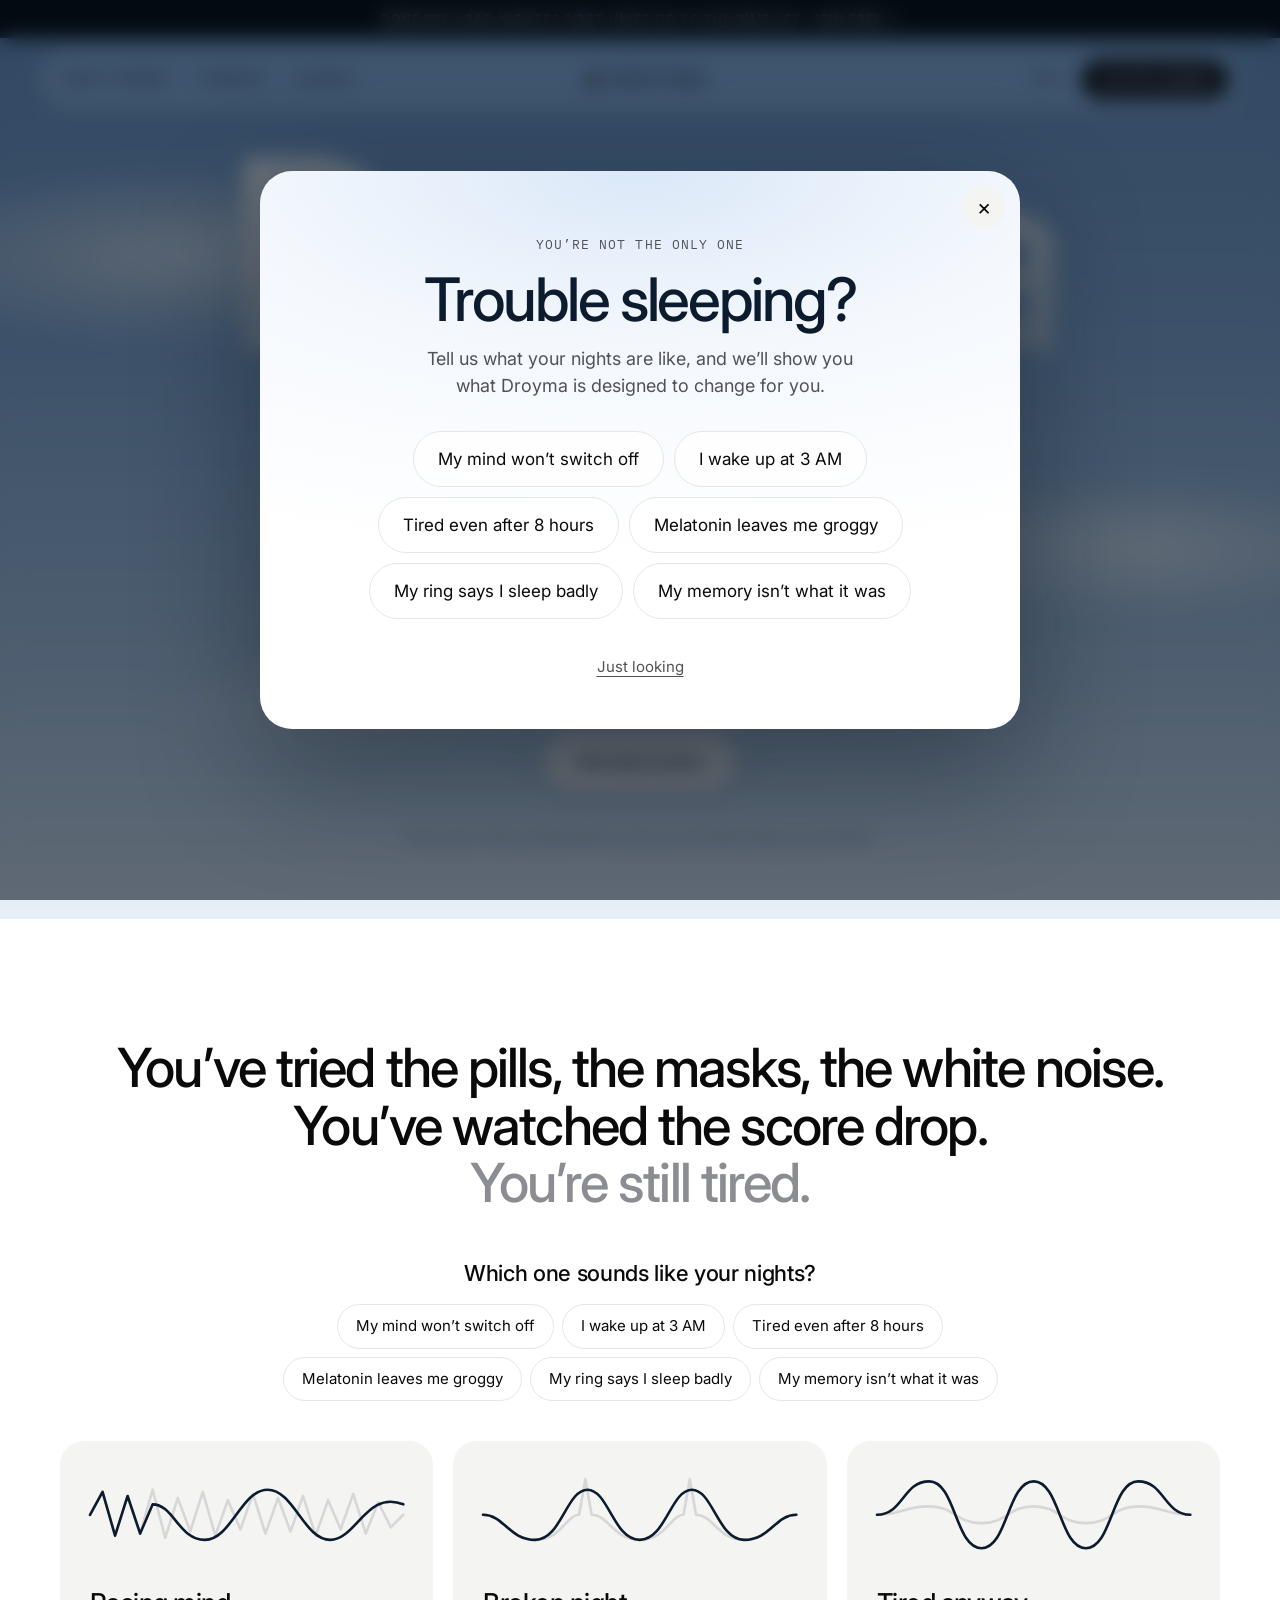
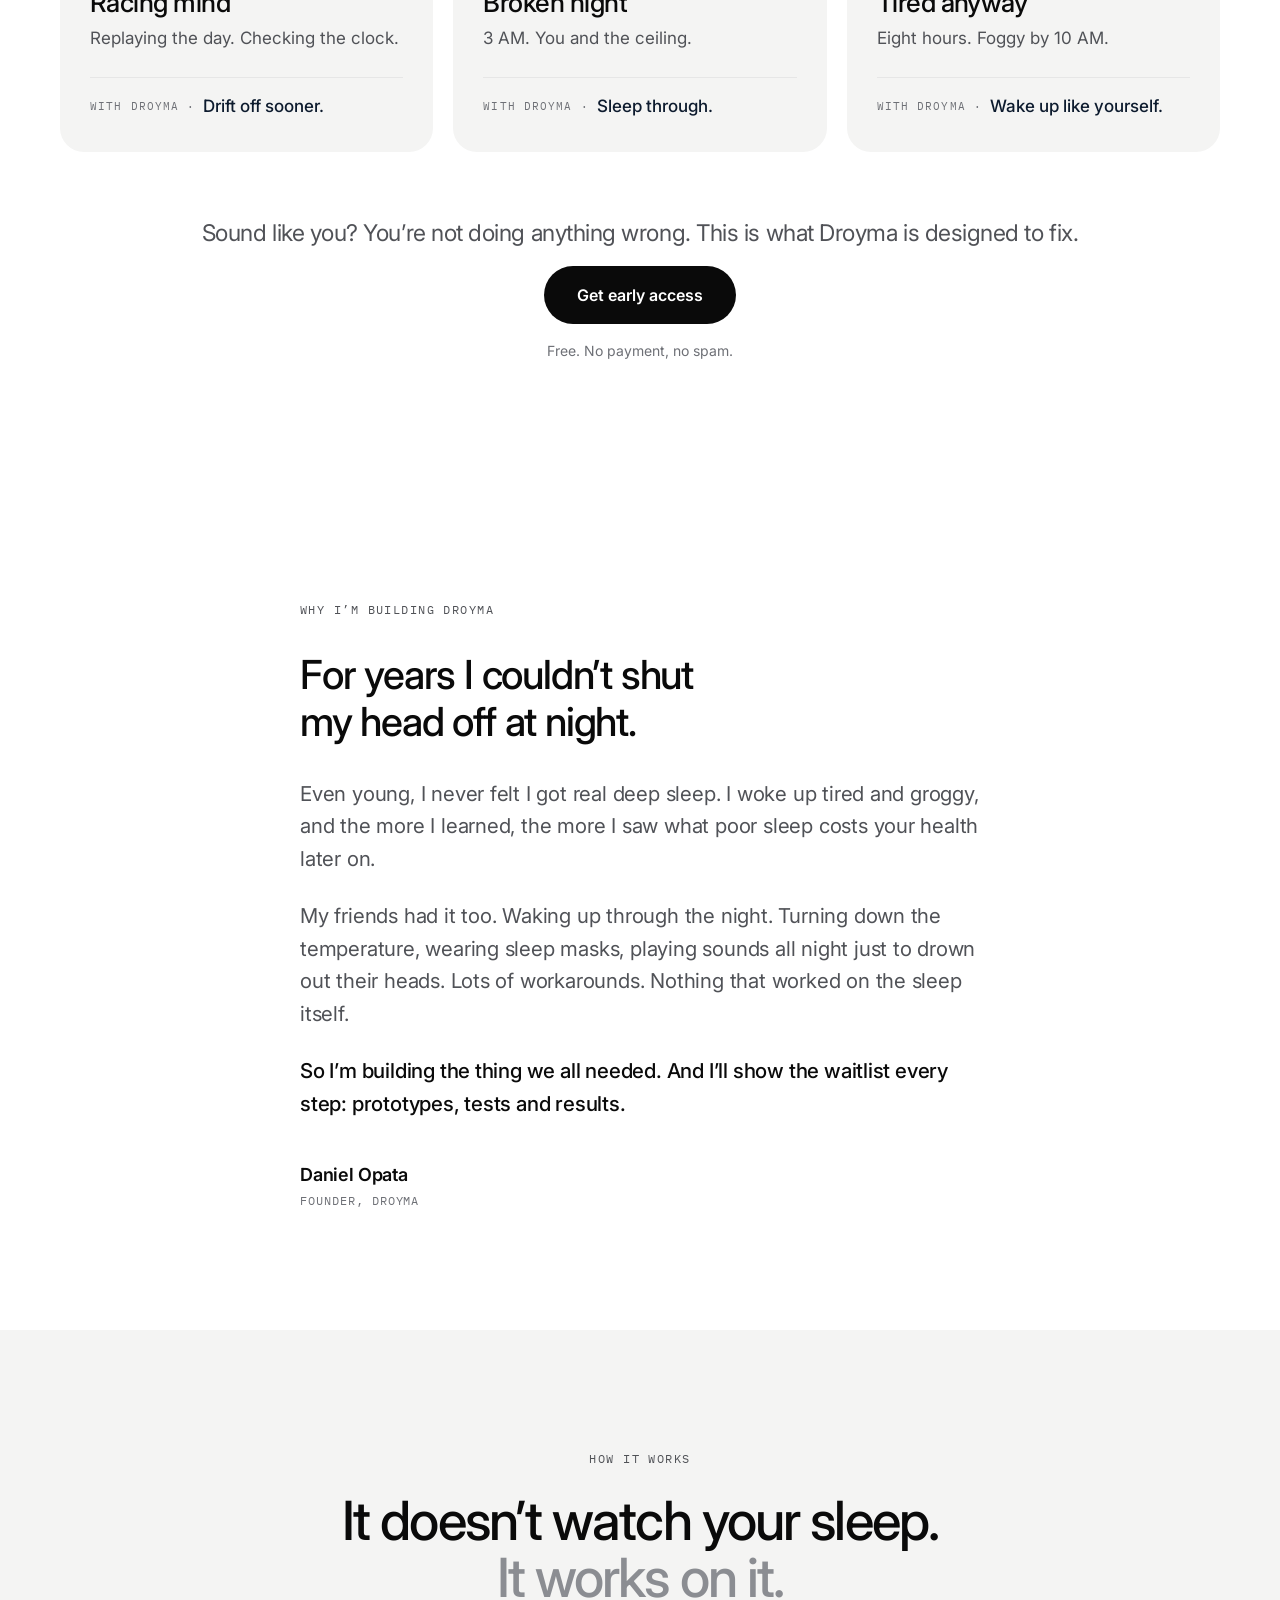
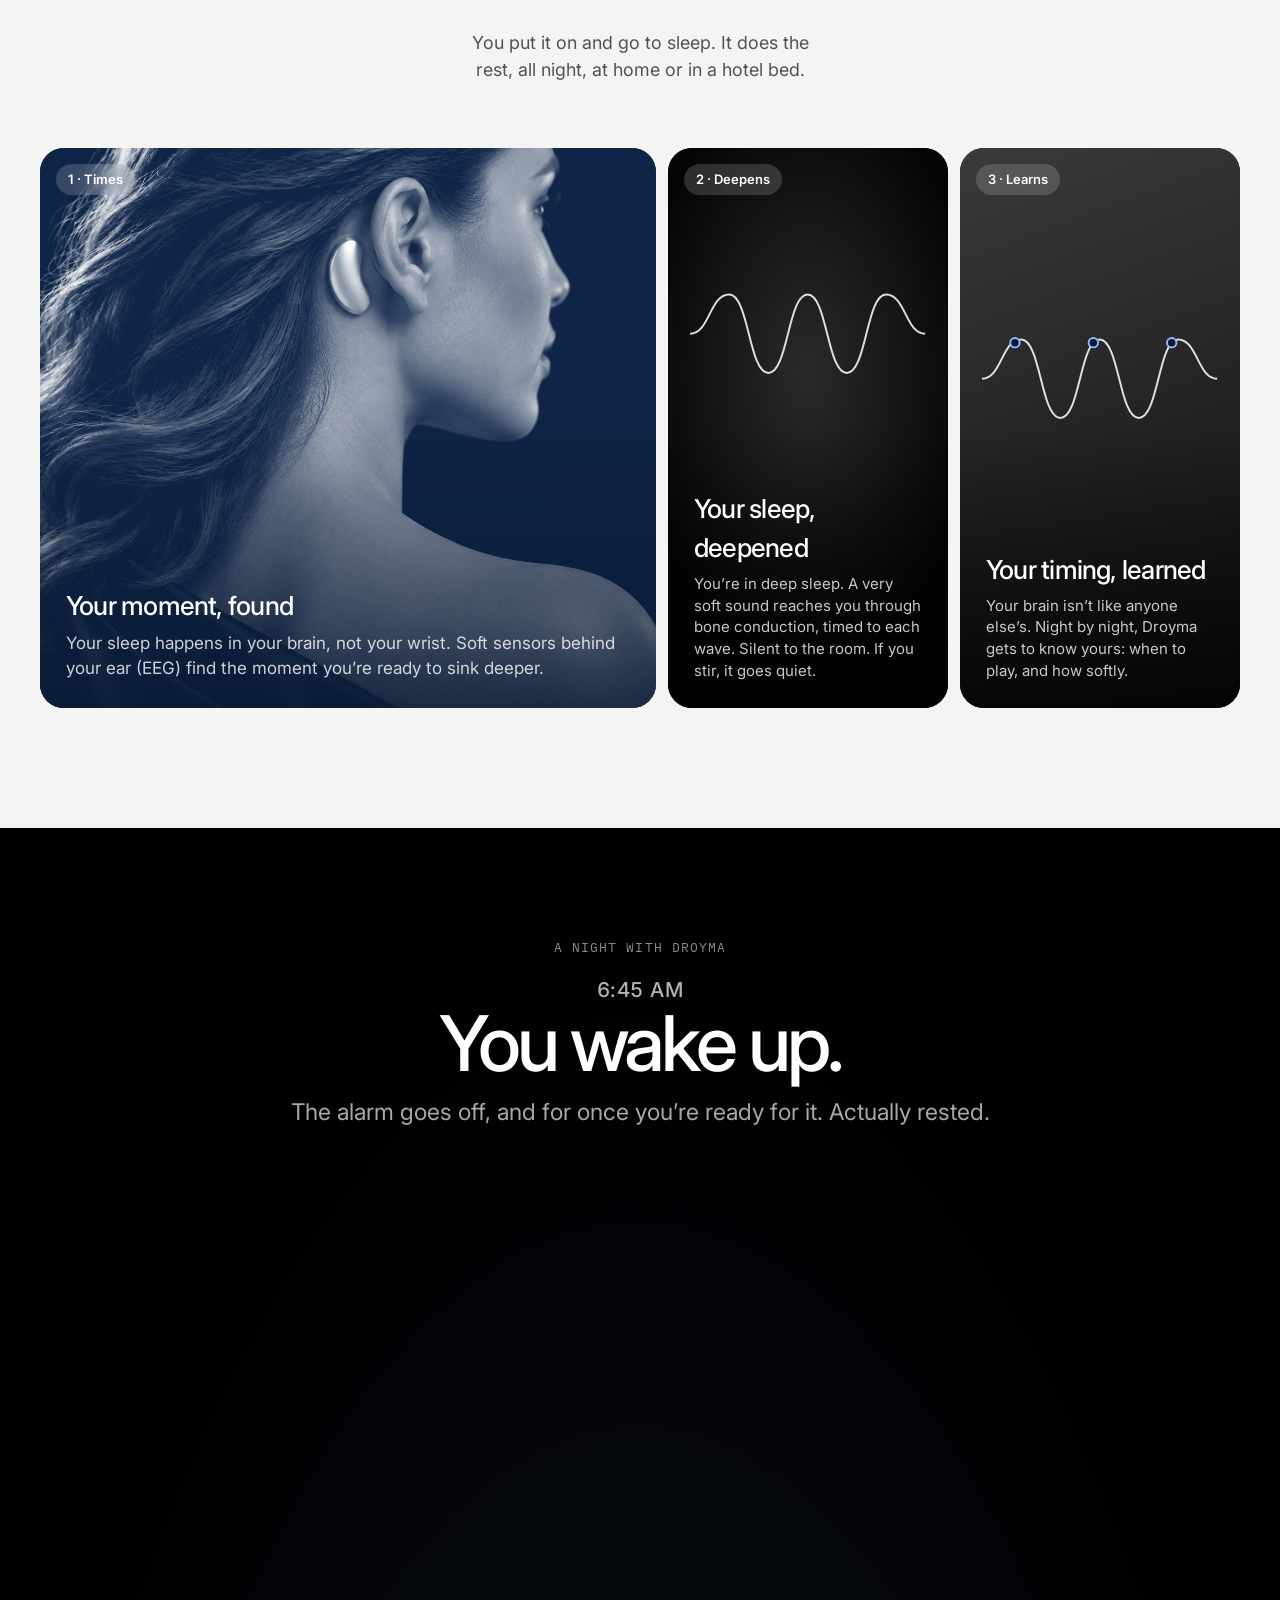
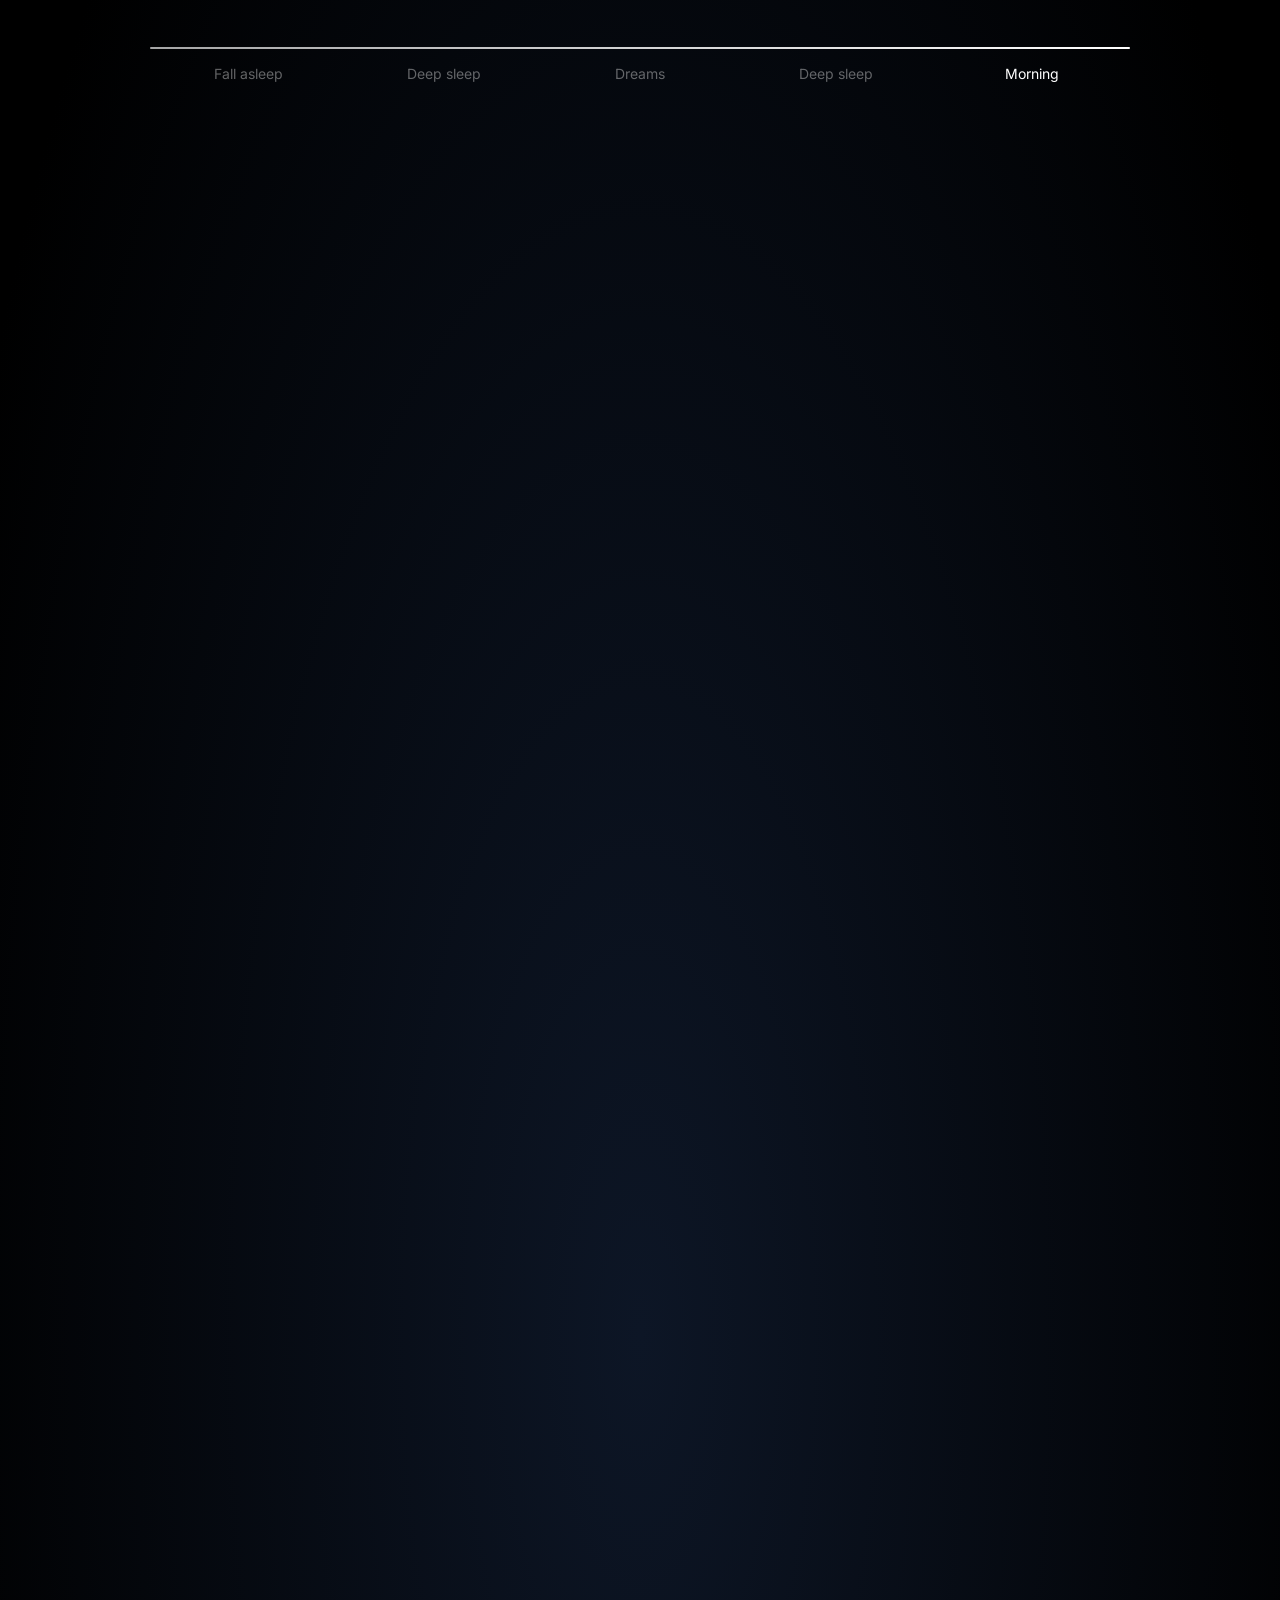
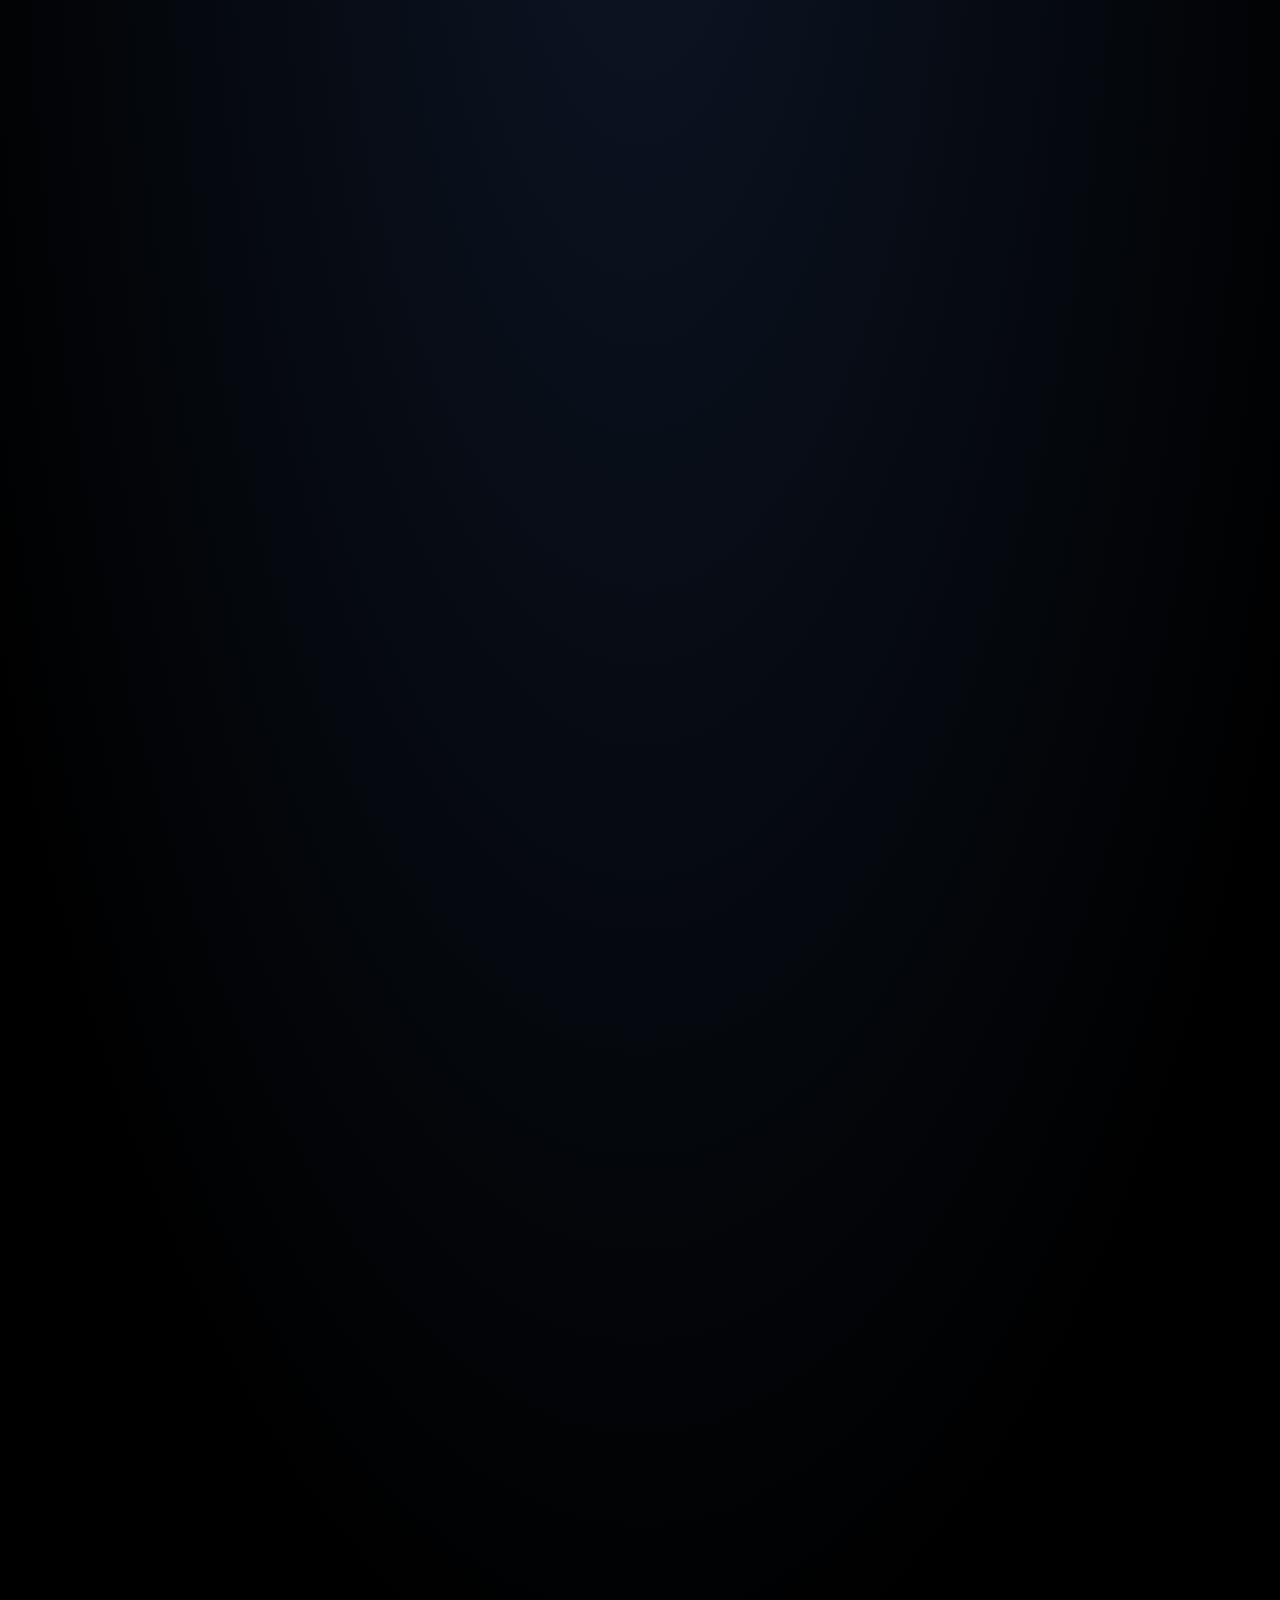
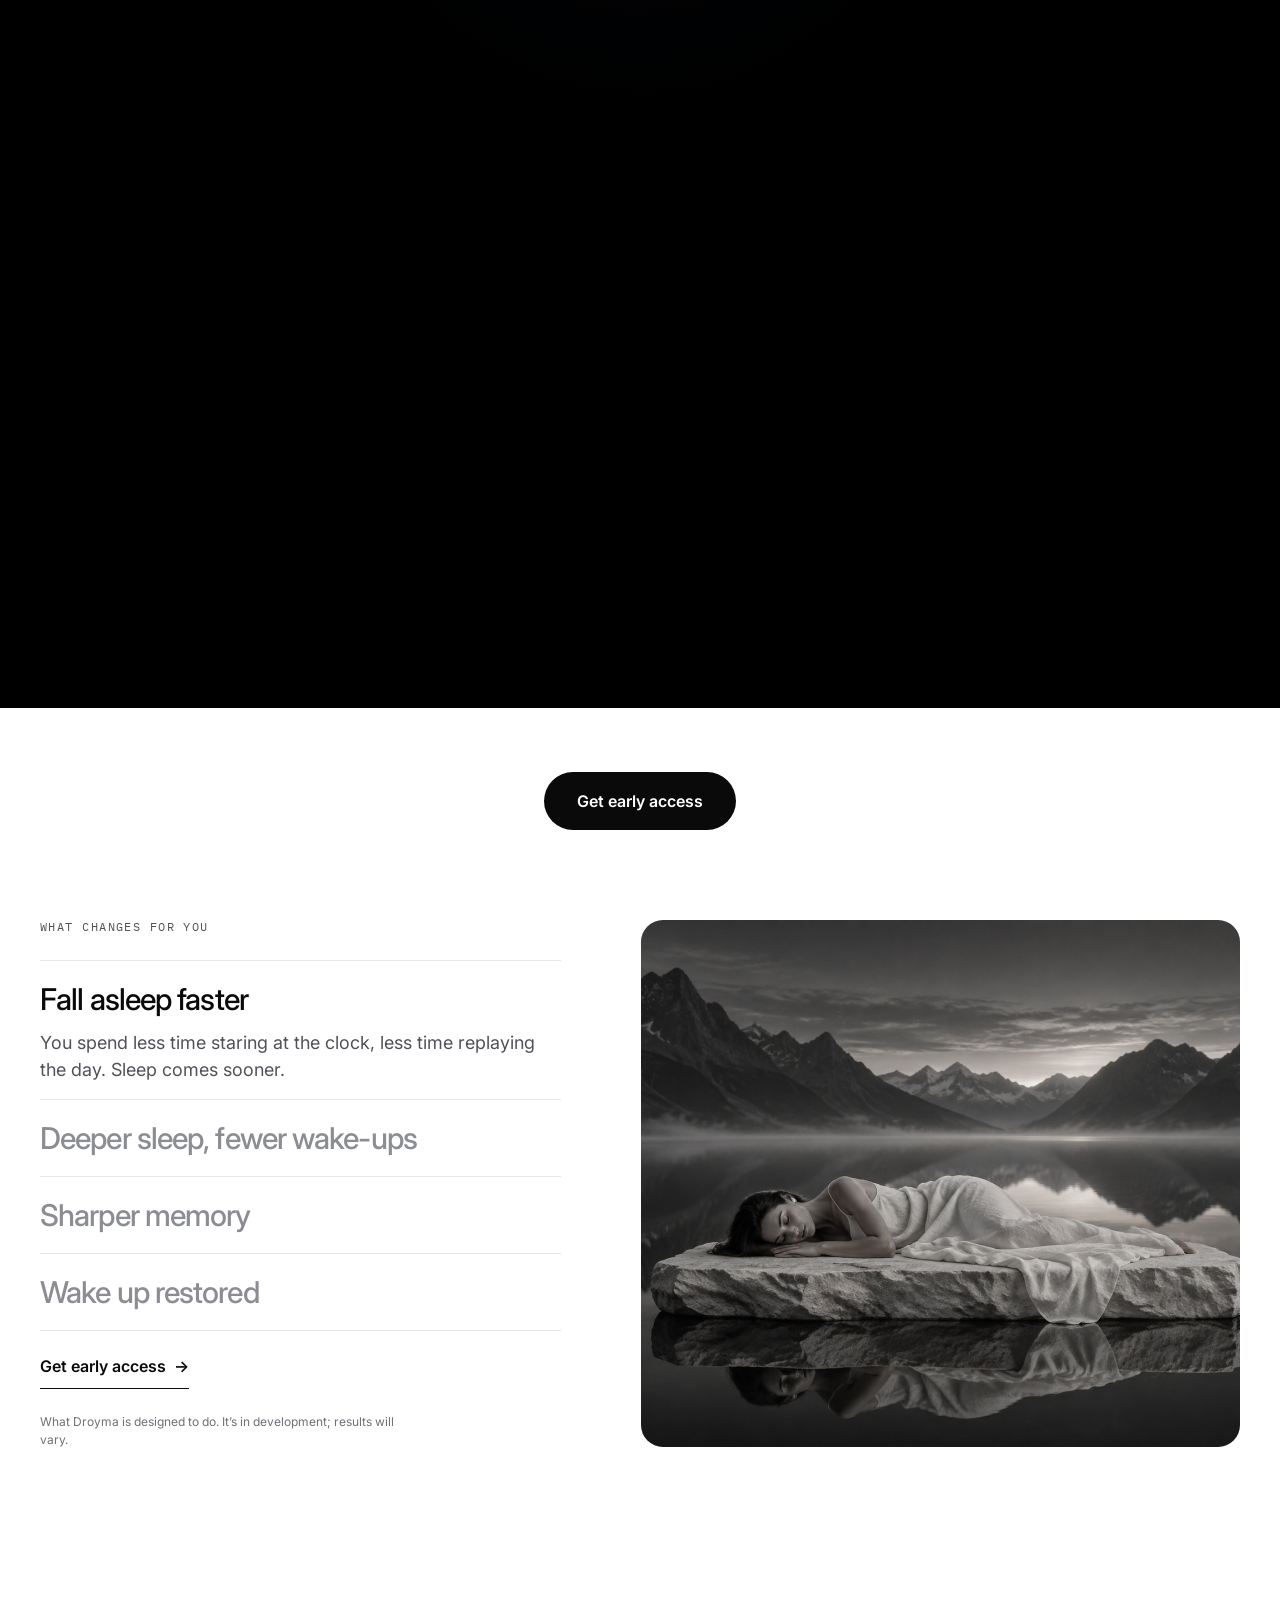
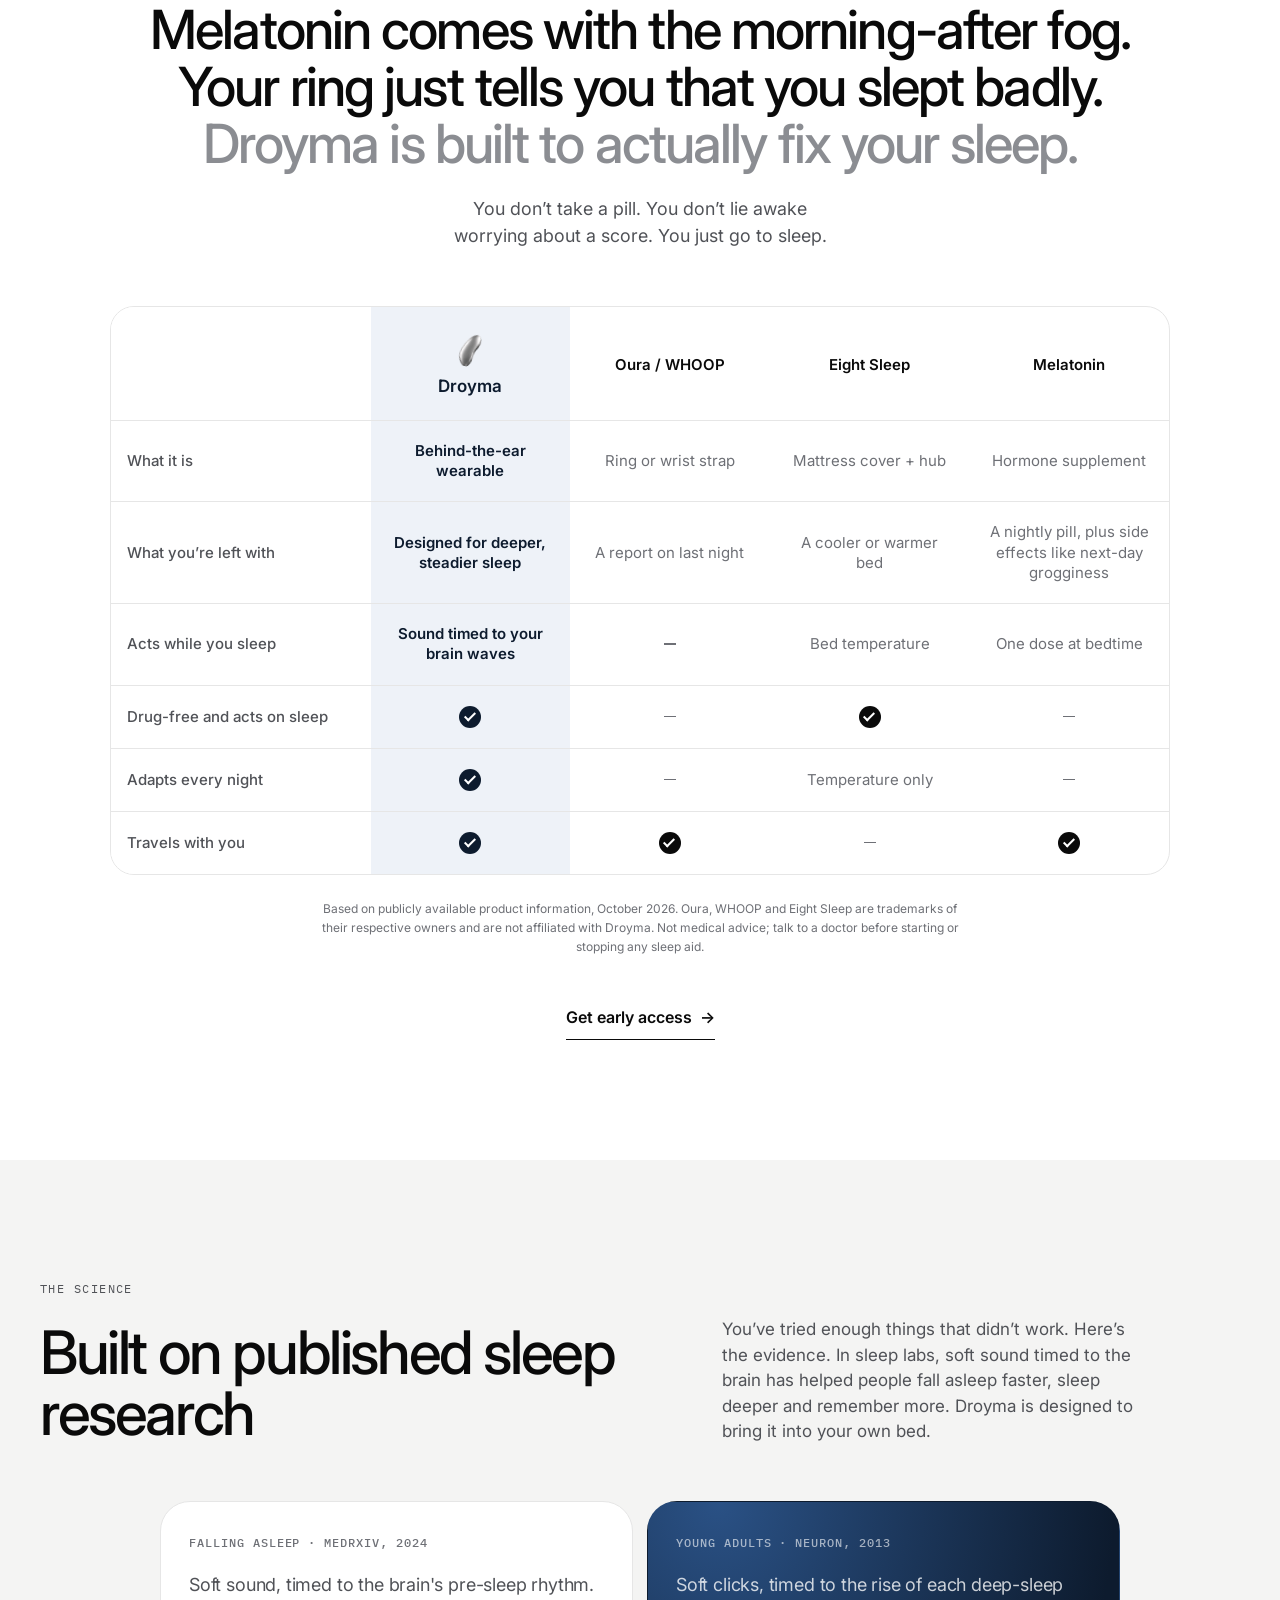
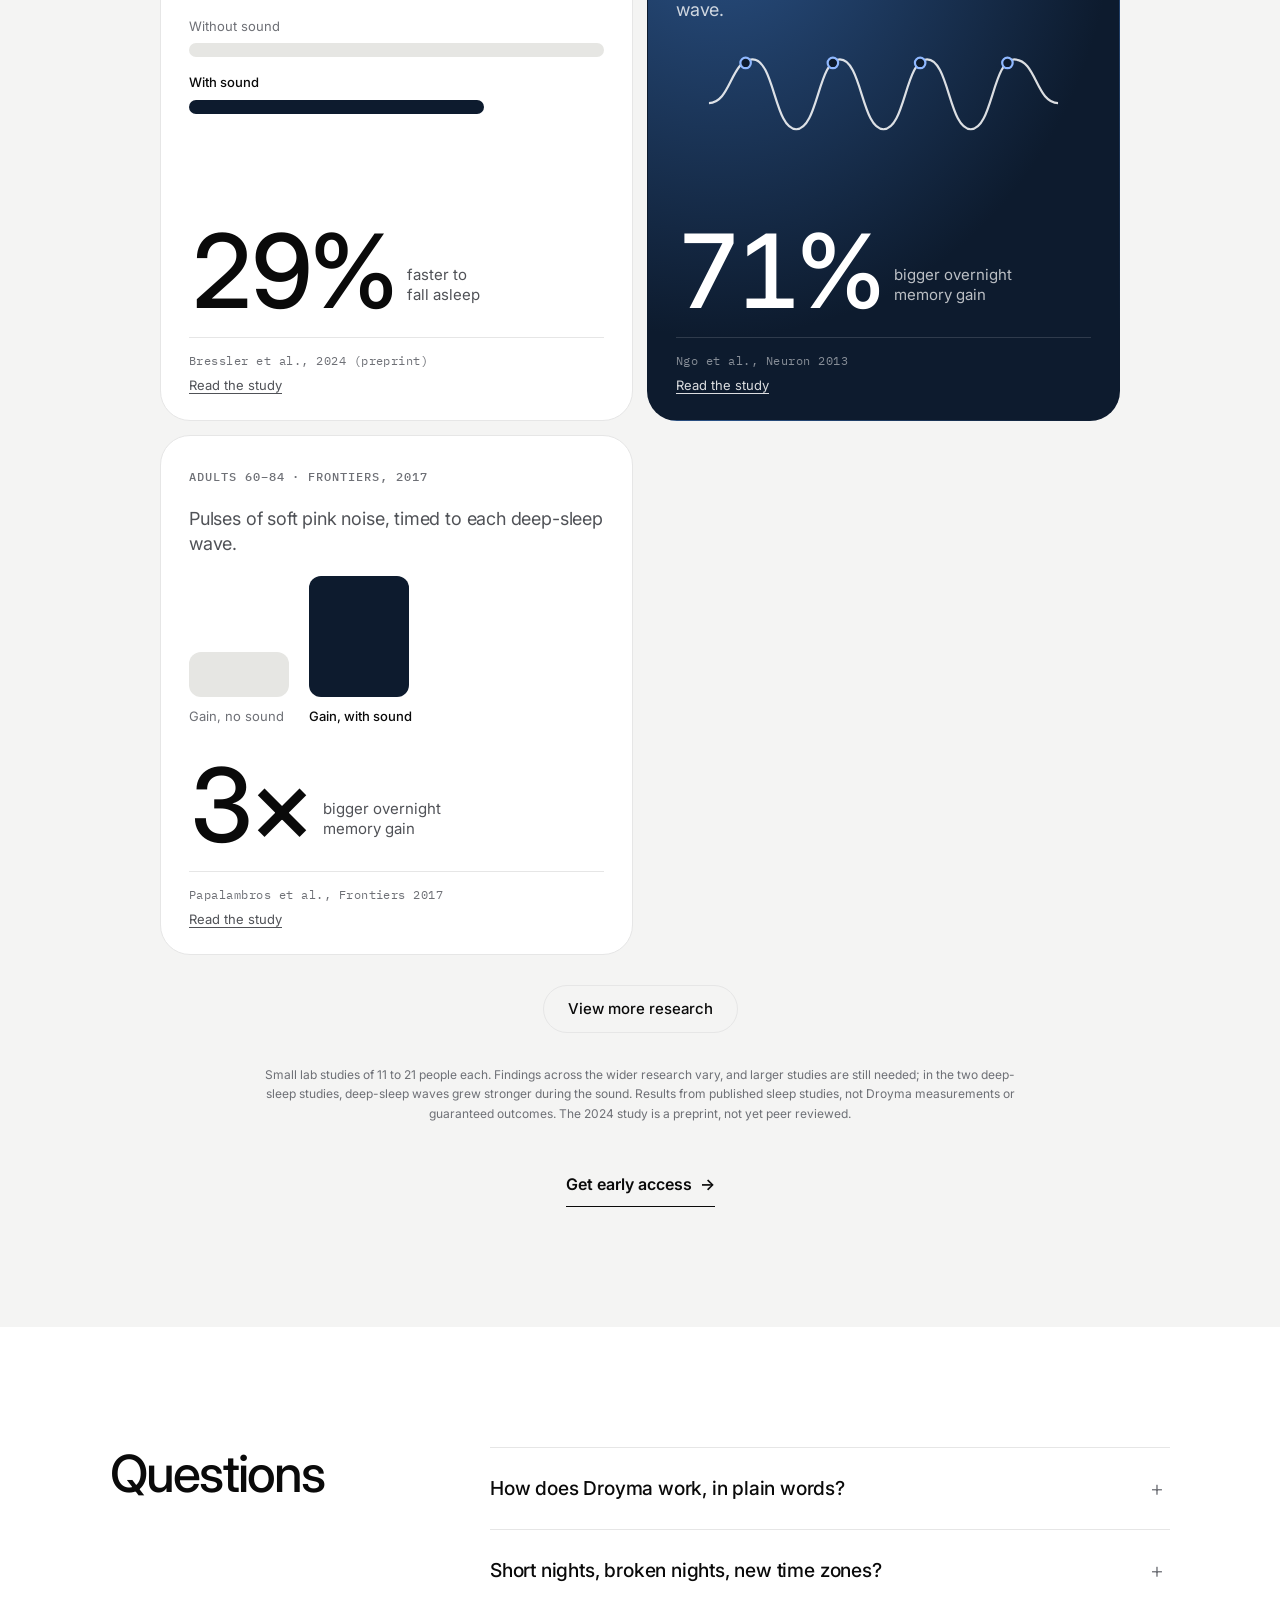
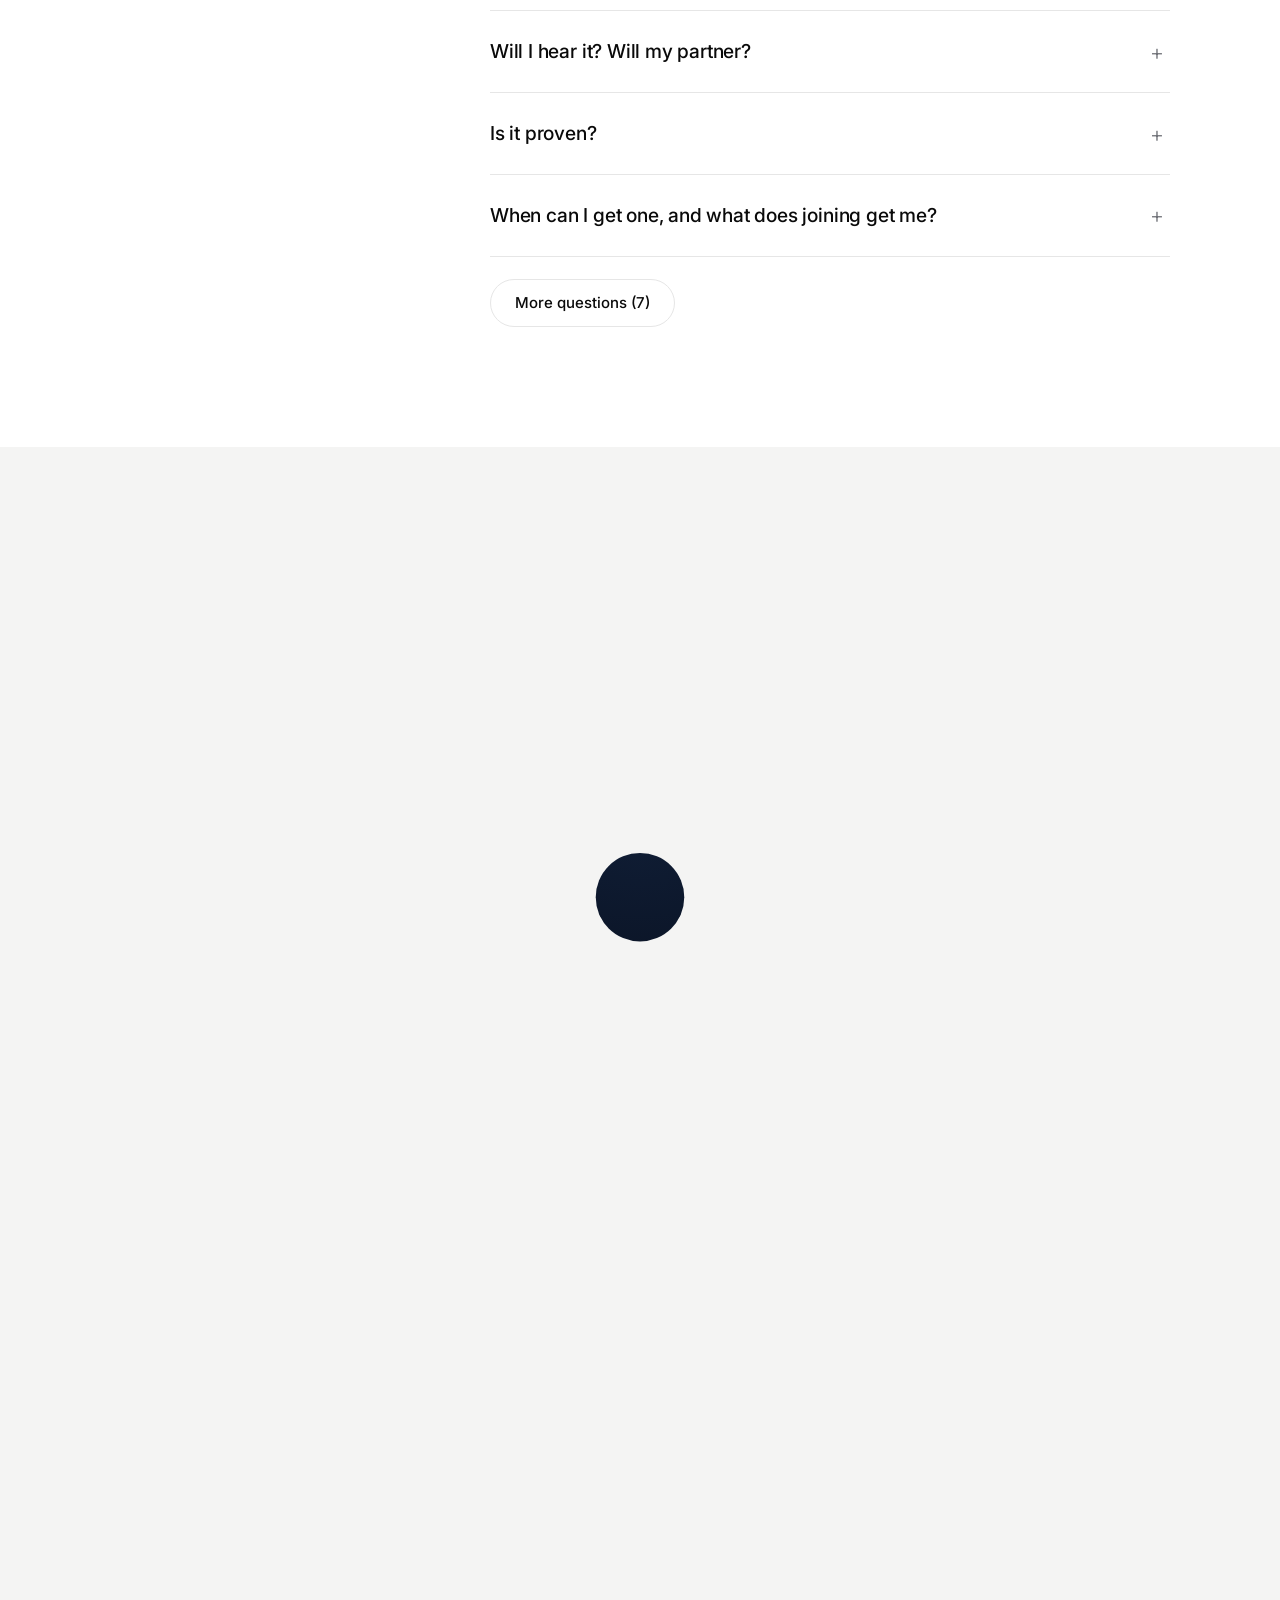
==== commit ce6cbe1c: "Promo bar: pain-led, concrete Co-Authored-By: Claude Opus 5.5 (1M context) <noreply@anthropic.com>" ====
--- a/index.html
+++ b/index.html
@@ -15,7 +15,7 @@
 <link rel="preconnect" href="https://fonts.googleapis.com"/>
 <link rel="preconnect" href="https://fonts.gstatic.com" crossorigin/>
 <link href="https://fonts.googleapis.com/css2?family=Inter:wght@300;400;500;600;700&family=IBM+Plex+Mono:wght@400;500&display=swap" rel="stylesheet"/>
-<link rel="stylesheet" href="site.css?v=29"/>
+<link rel="stylesheet" href="site.css?v=30"/>
 </head>
 <body>
 <div class="opening" id="opening" aria-hidden="true">
@@ -23,7 +23,7 @@
   <p class="intro-line">The next leap in<br>human performance<br>is sleep.</p>
 </div>
 
-<a class="promo" data-waitlist><em class="promo-long">Be one of the first to try Droyma. </em>Join the waitlist free <span aria-hidden="true">→</span></a>
+<a class="promo" data-waitlist><em class="promo-long">Done with bad nights? First units go to the waitlist. </em>Join free <span aria-hidden="true">→</span></a>
 
 <header class="nav" id="nav">
   <nav class="nav-links" aria-label="Main">
@@ -351,7 +351,7 @@
   </div>
 </footer>
 
-<script src="site.js?v=29"></script>
+<script src="site.js?v=30"></script>
 <div class="wl" id="wl" role="dialog" aria-modal="true" aria-labelledby="wlTitle" hidden>
   <div class="wl-back" data-wl-close></div>
   <form class="wl-card" id="wlForm" novalidate>
@@ -425,7 +425,7 @@
   </div>
 </div>
 
-<script src="waitlist.js?v=29"></script>
-<script src="personal.js?v=29"></script>
+<script src="waitlist.js?v=30"></script>
+<script src="personal.js?v=30"></script>
 </body>
 </html>
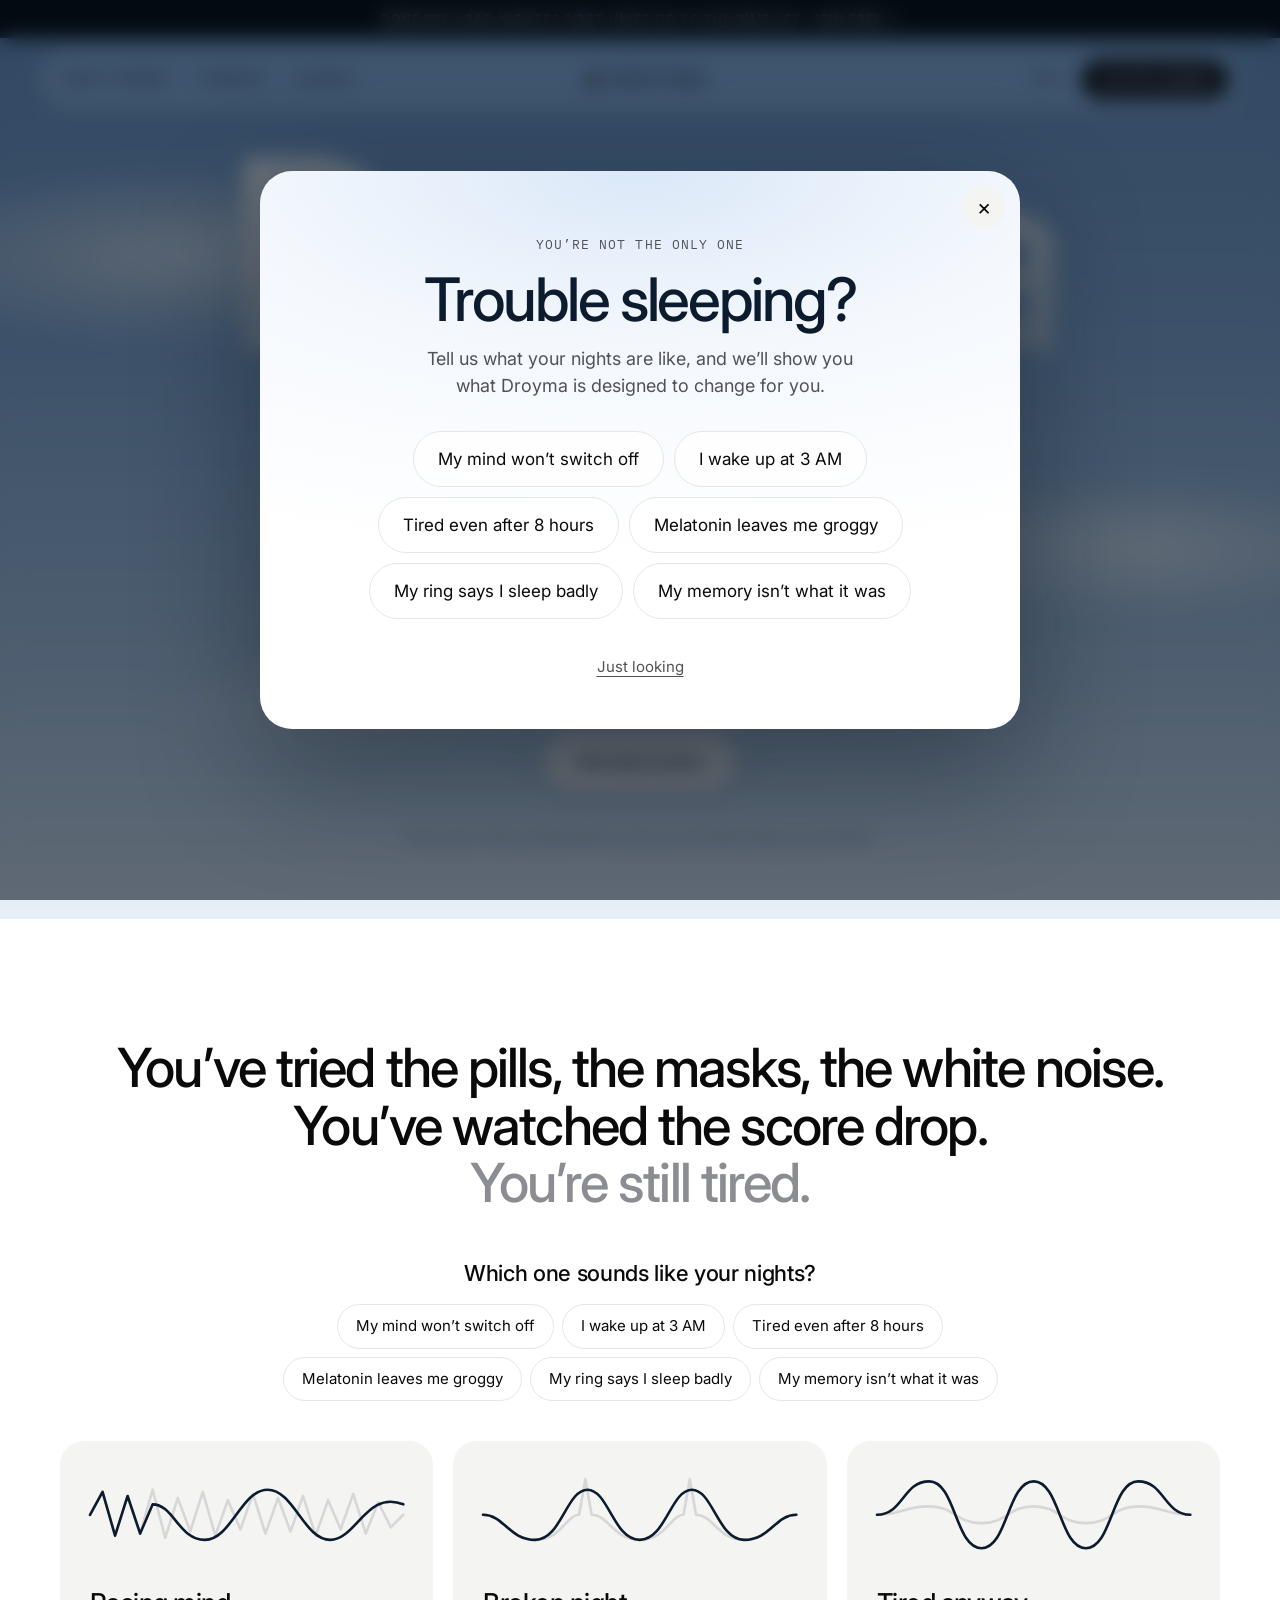
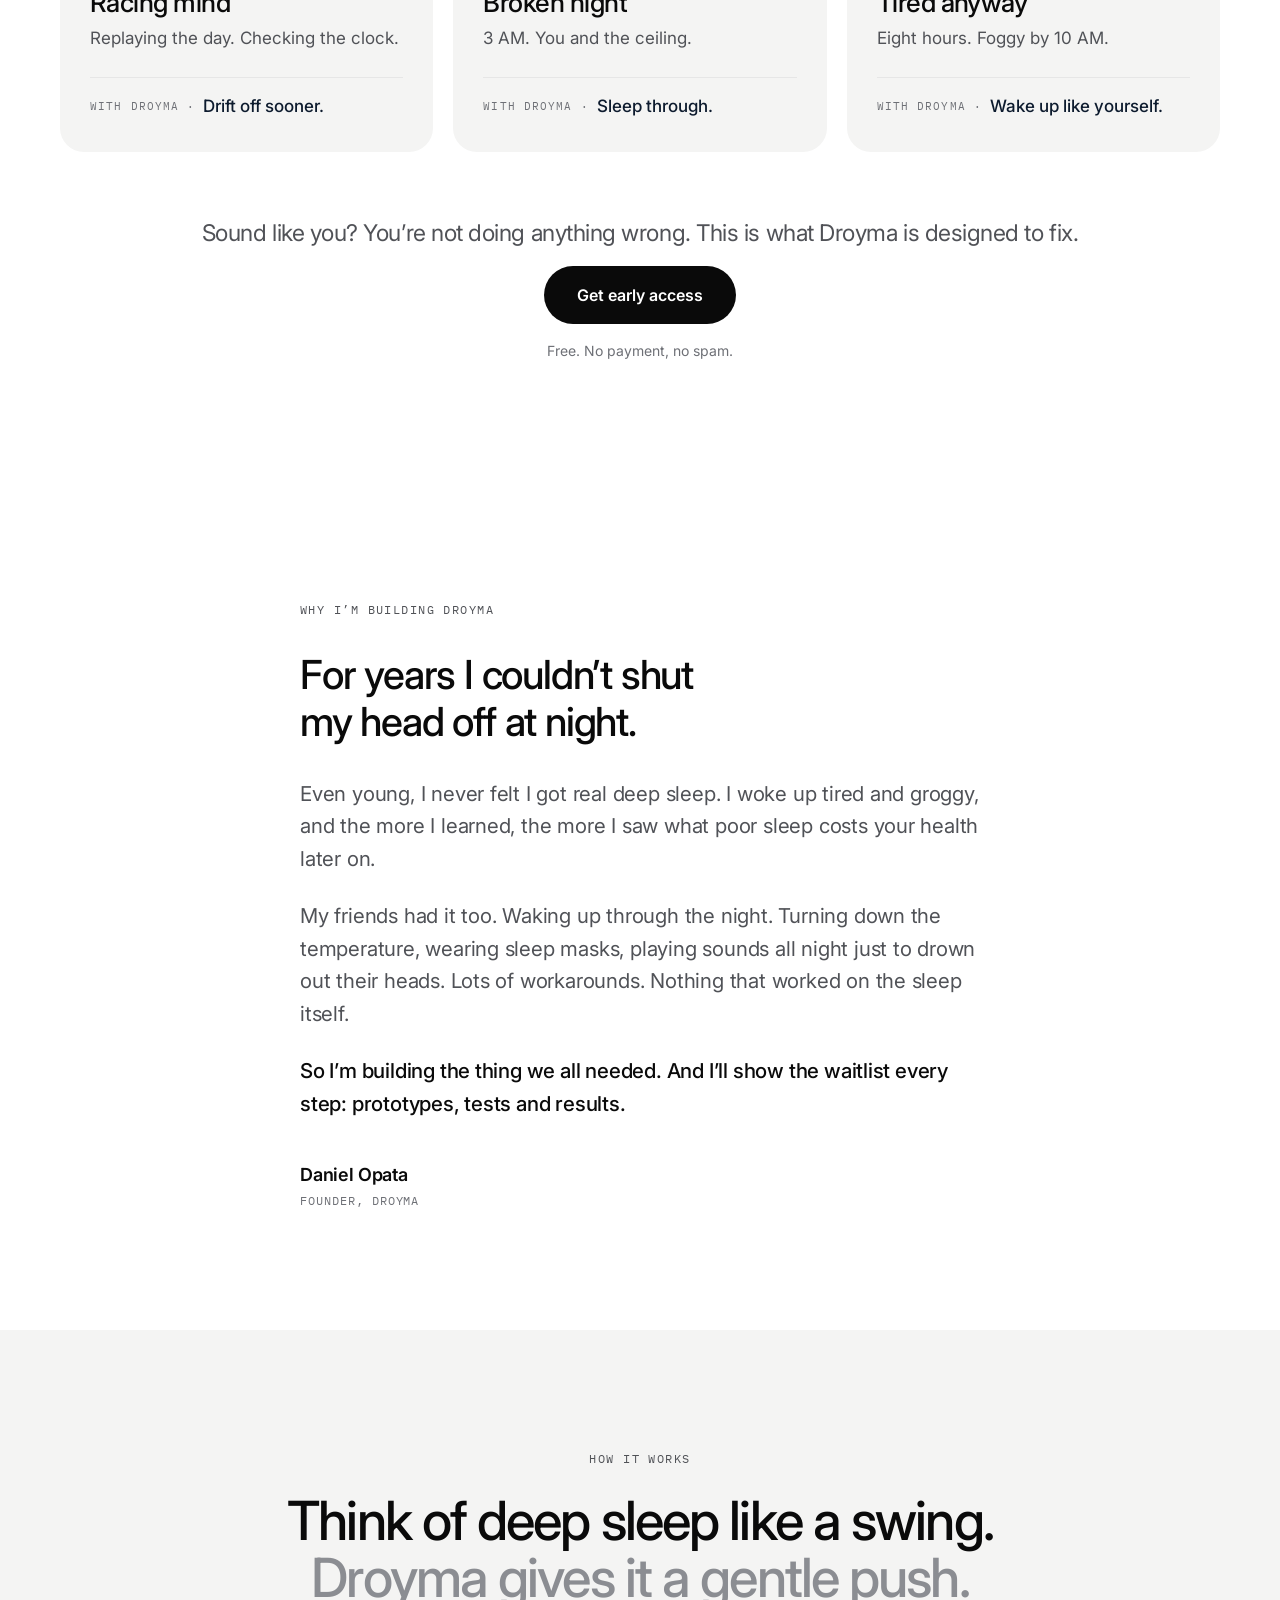
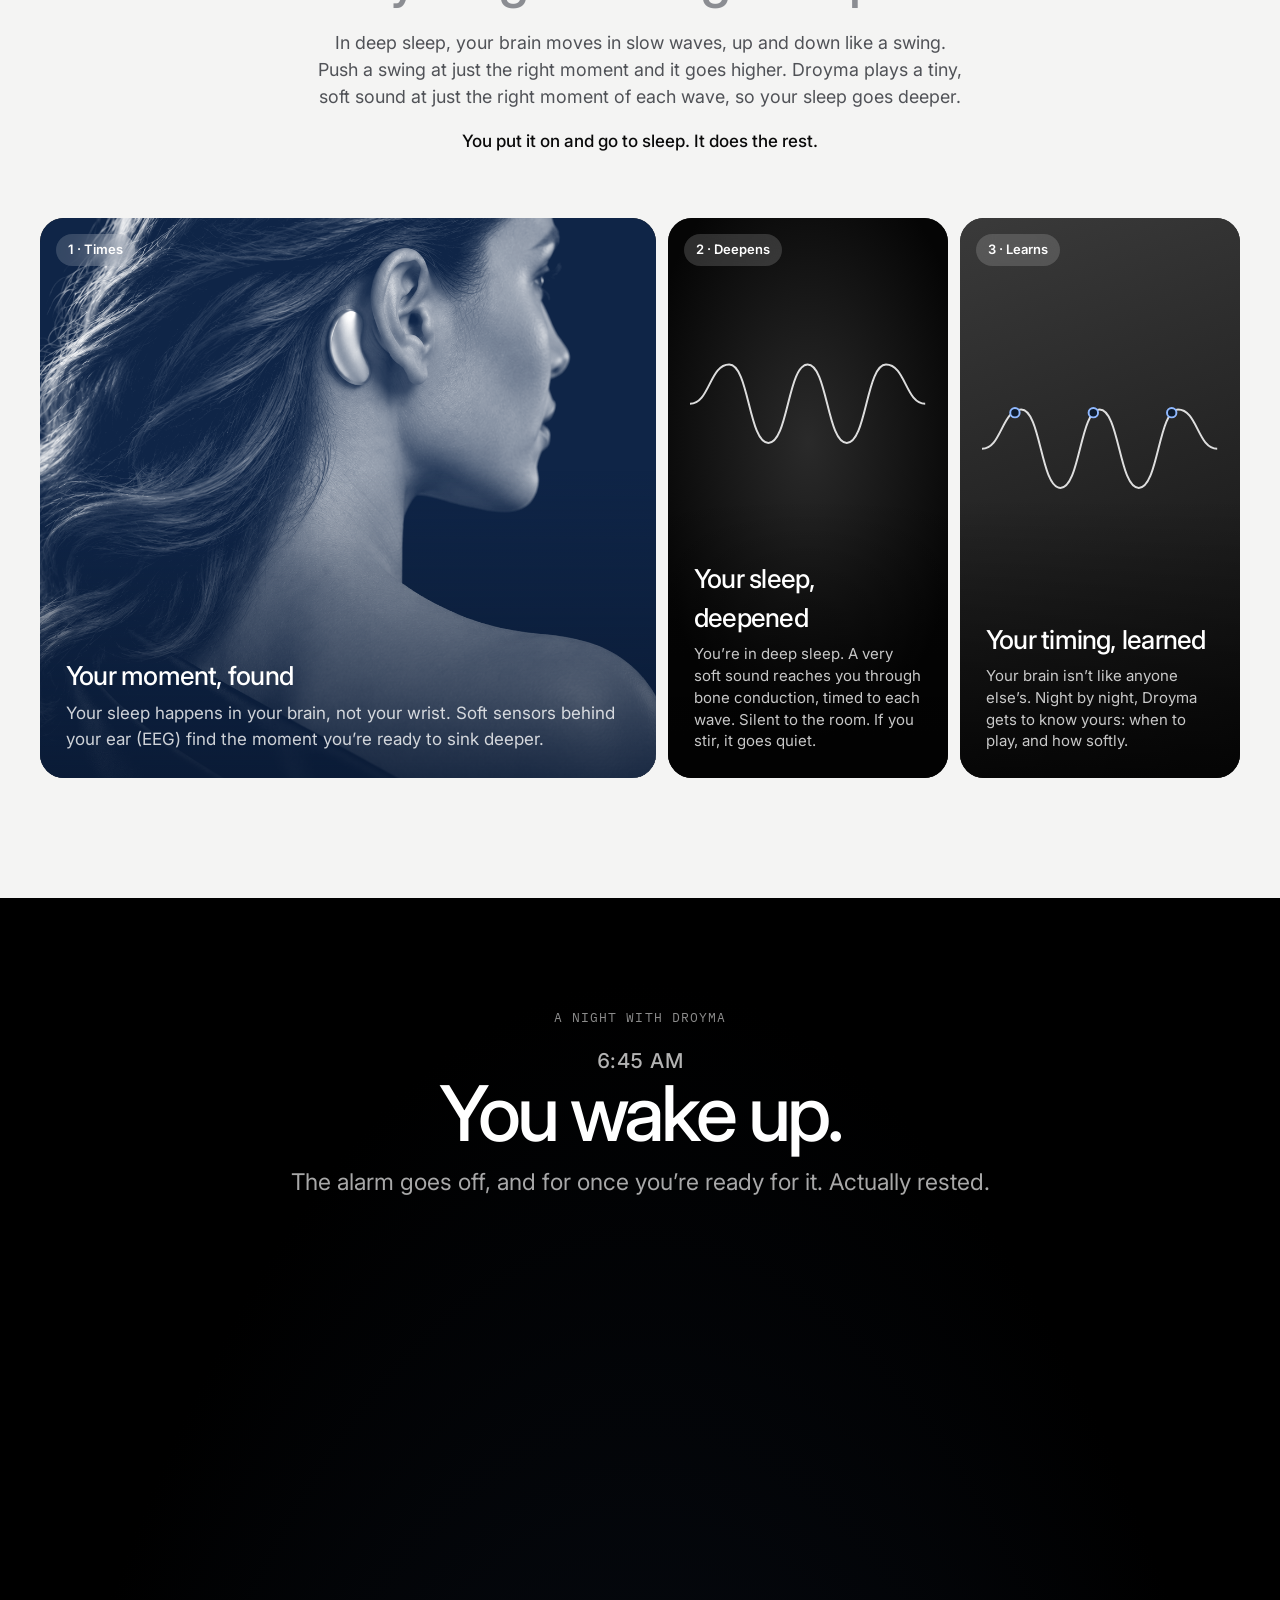
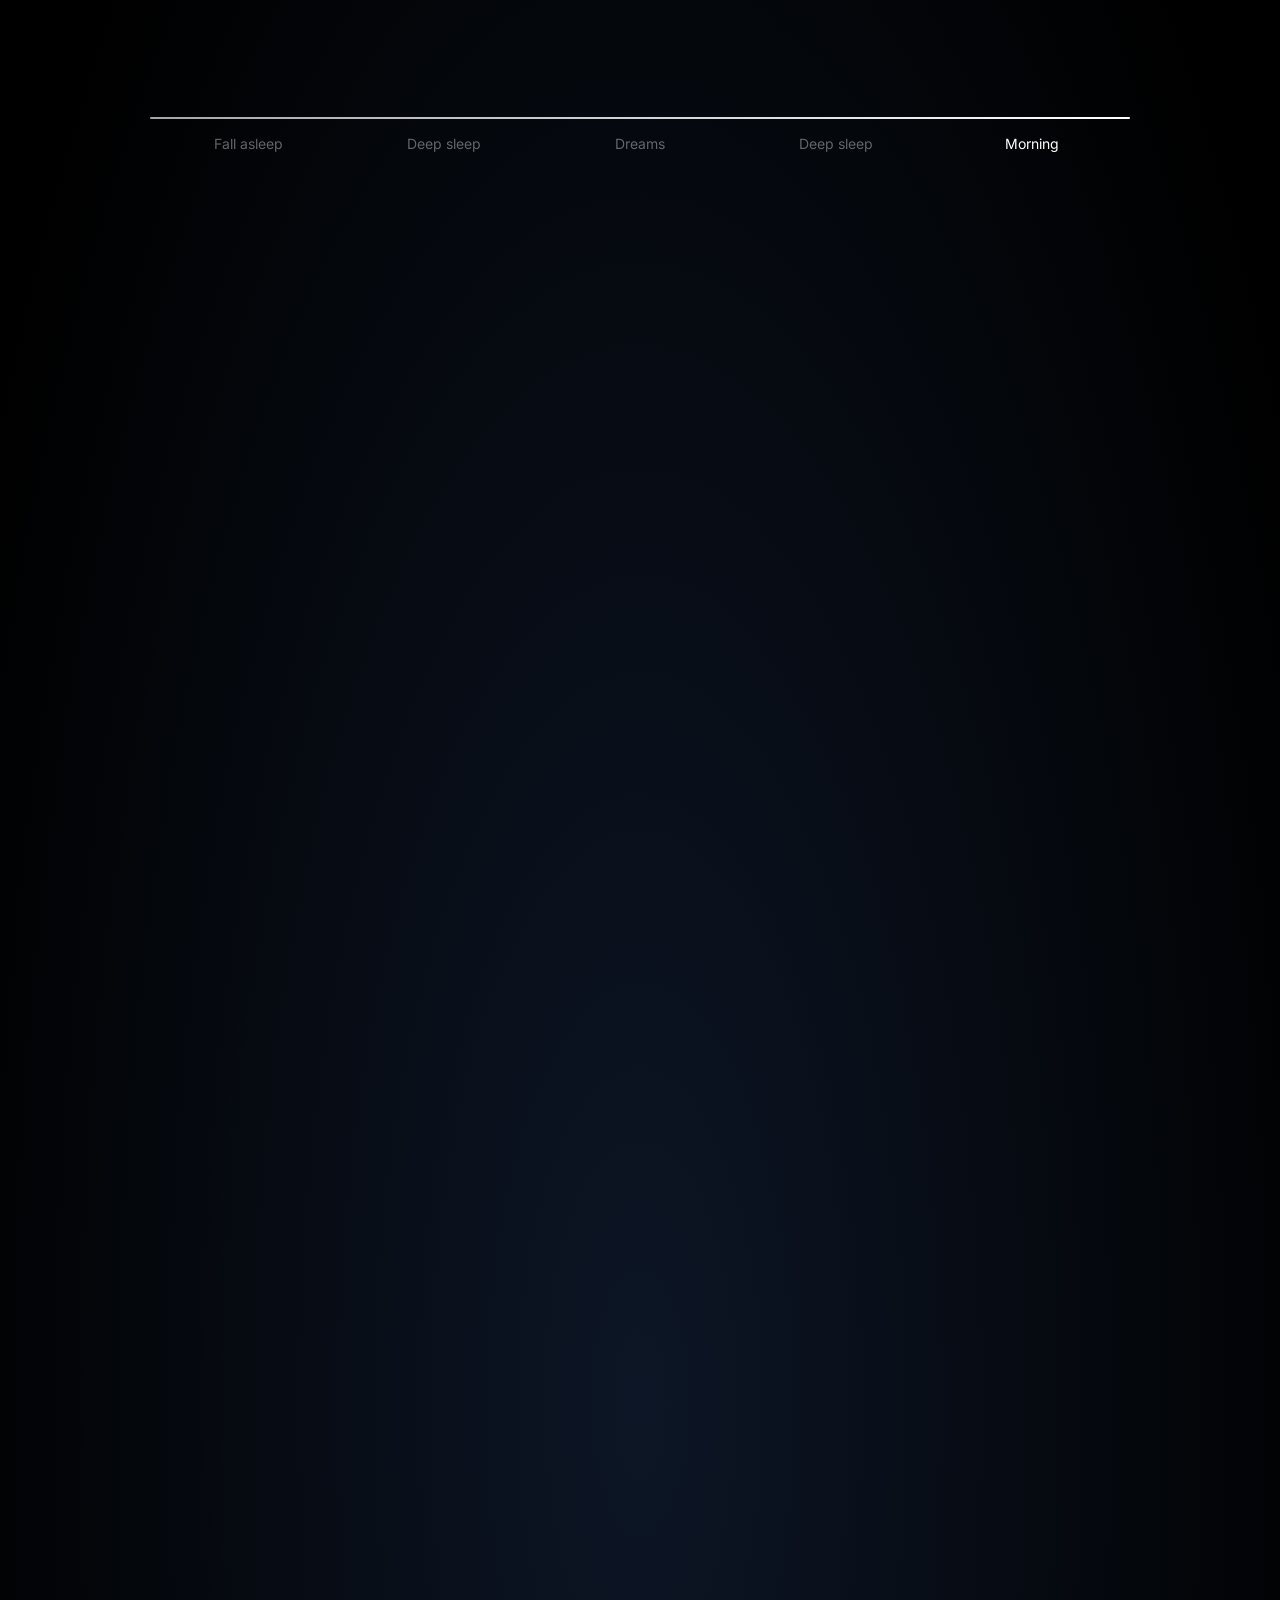
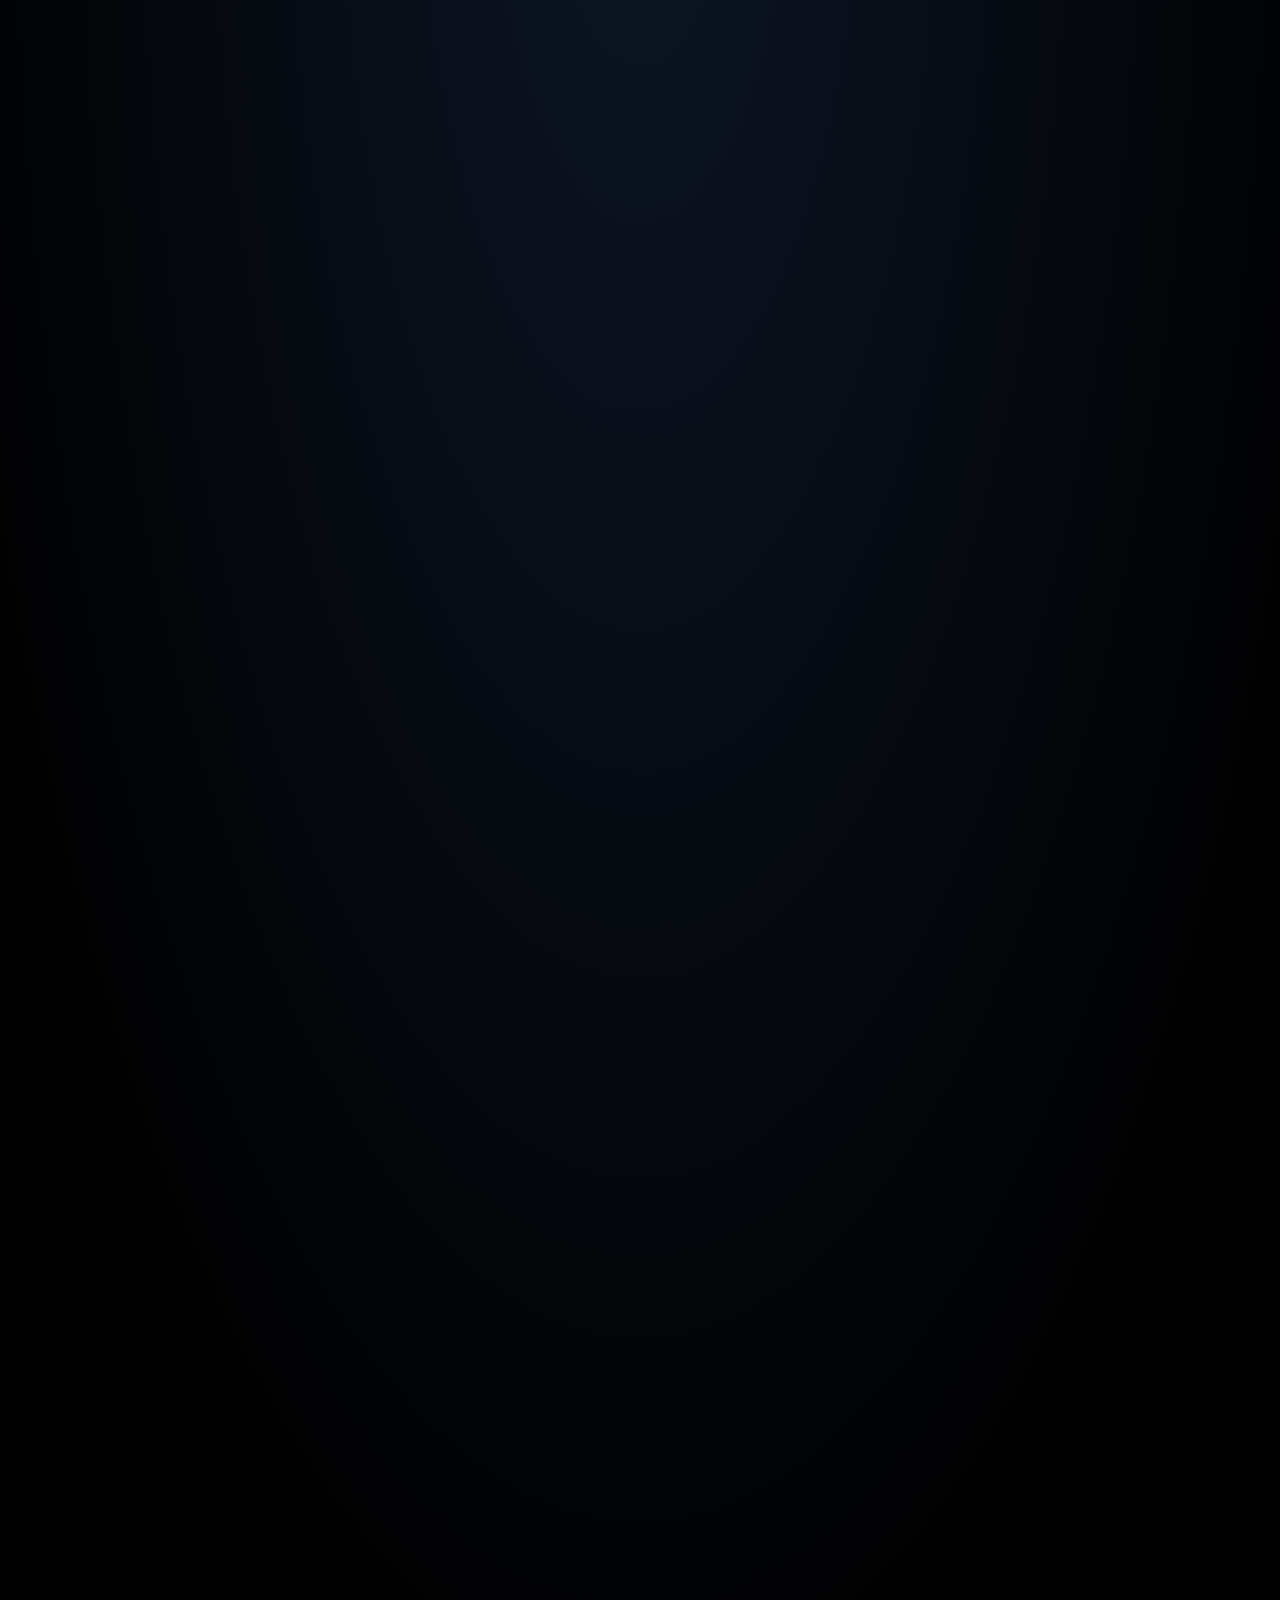
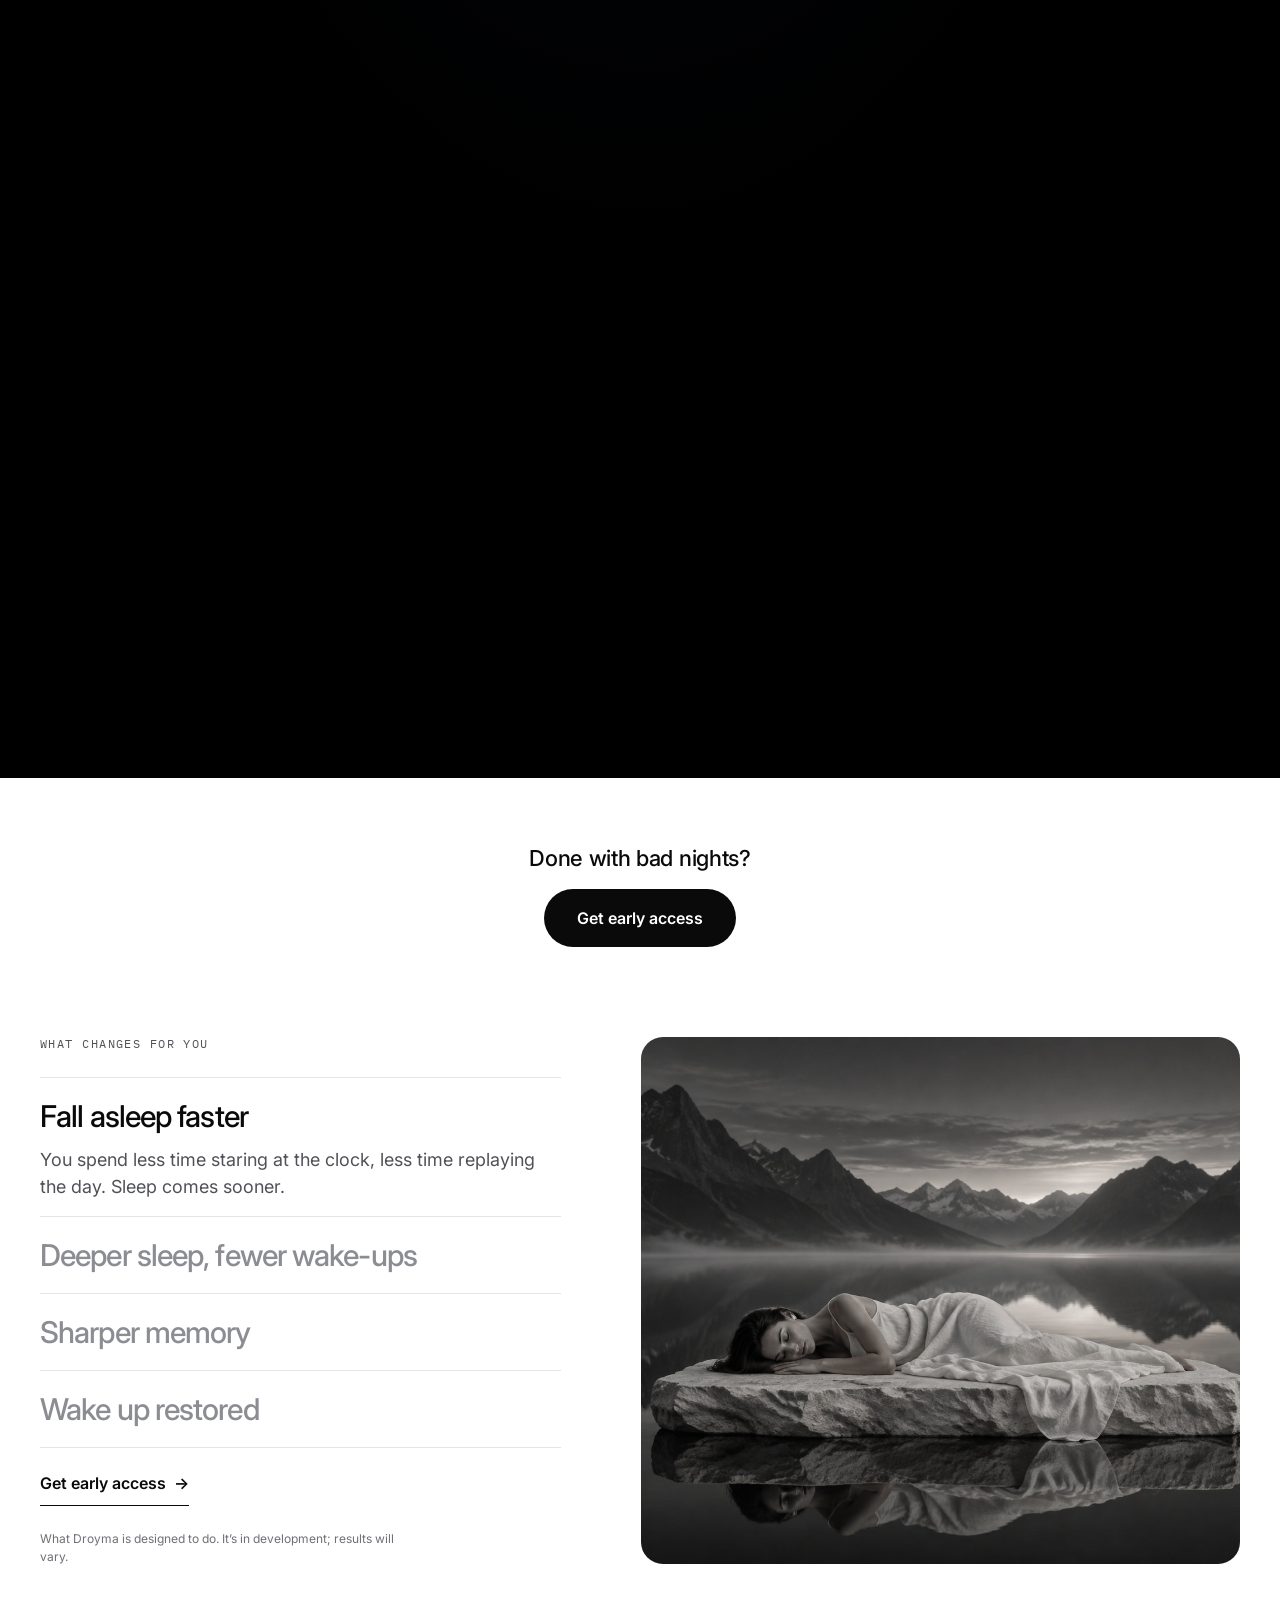
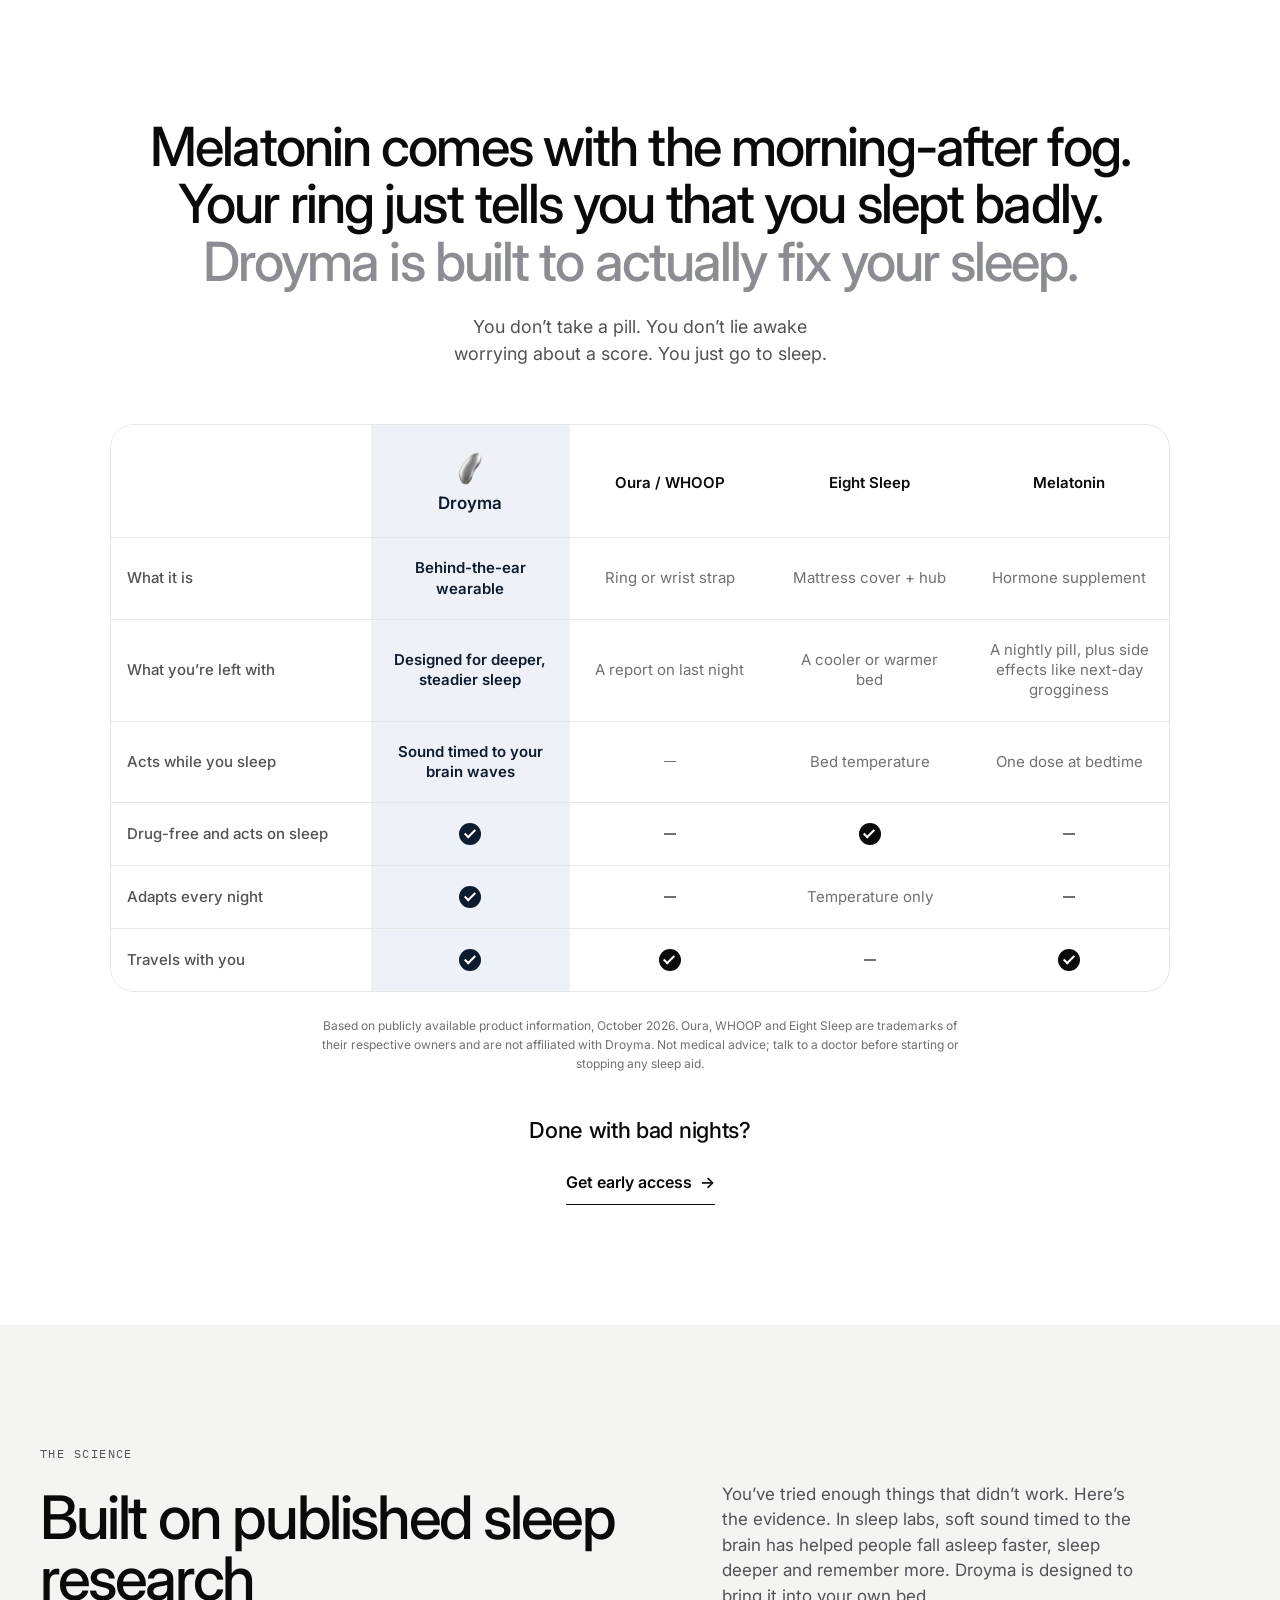
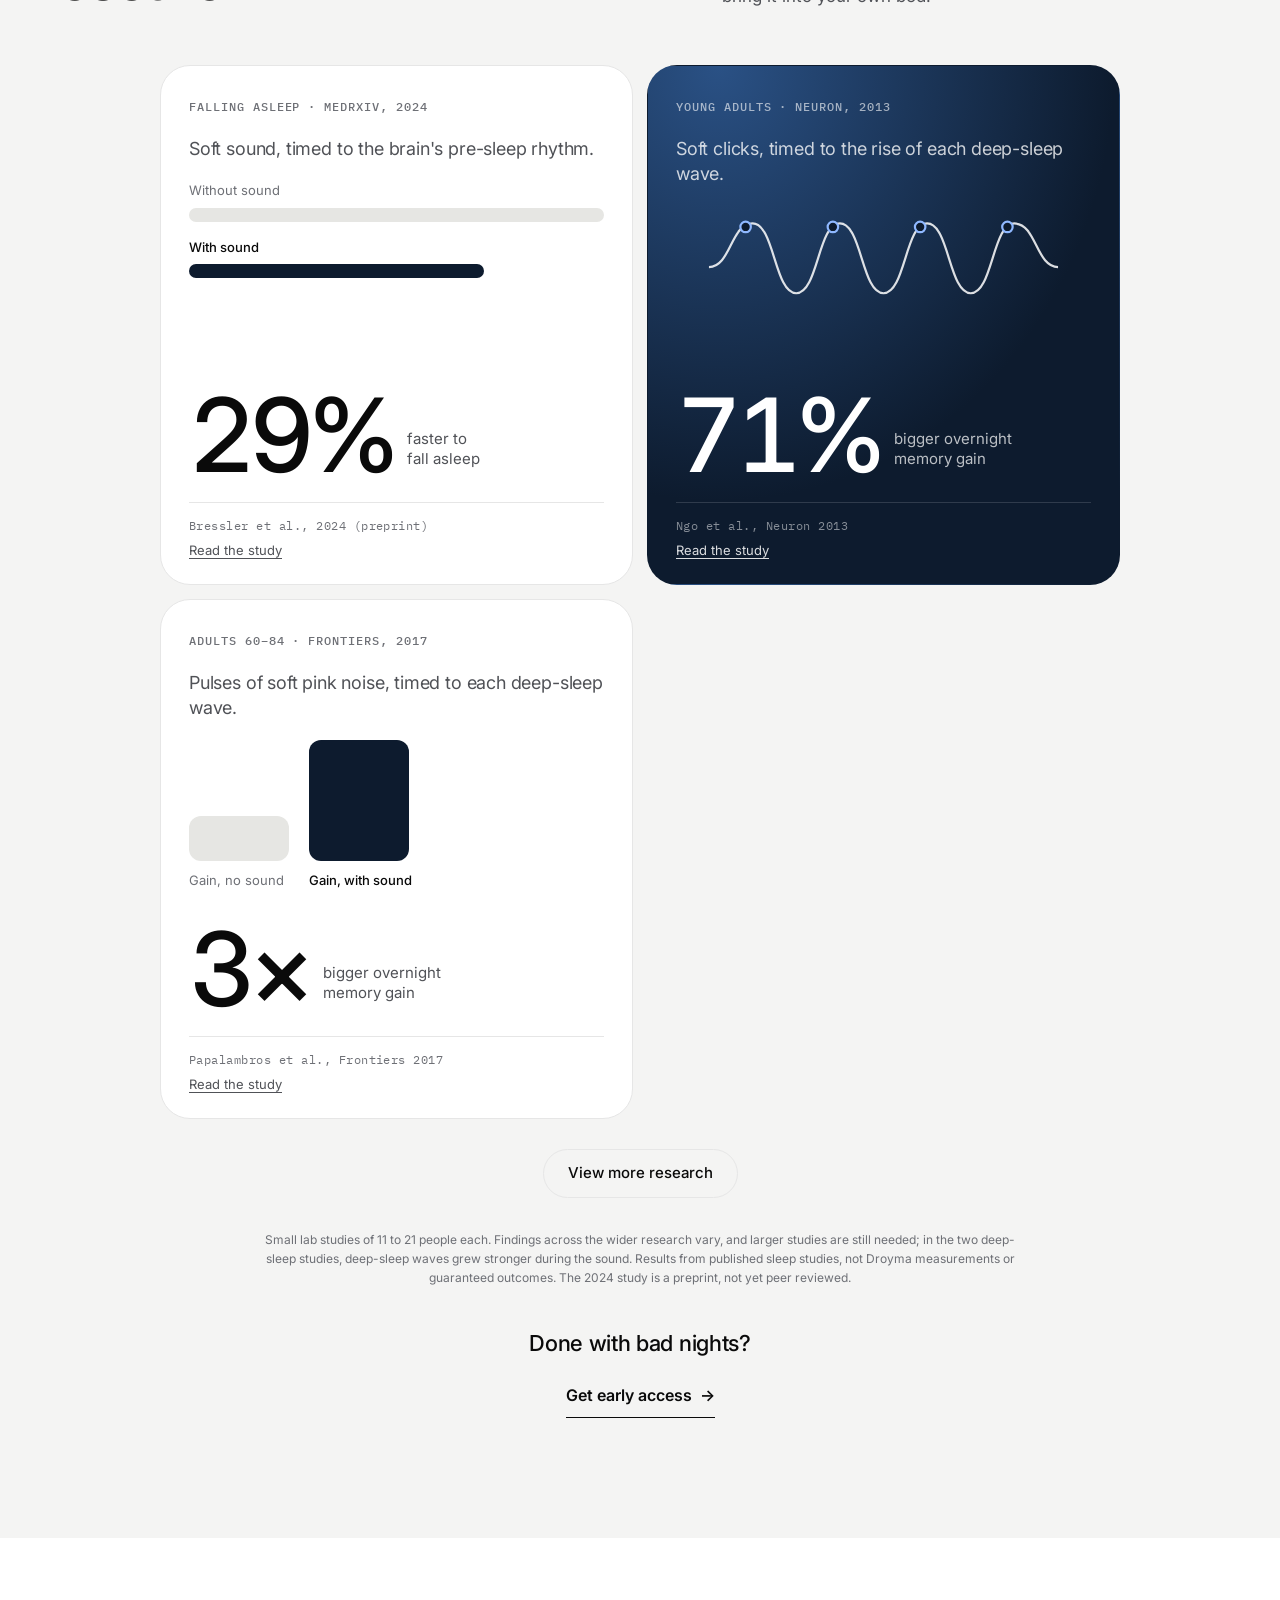
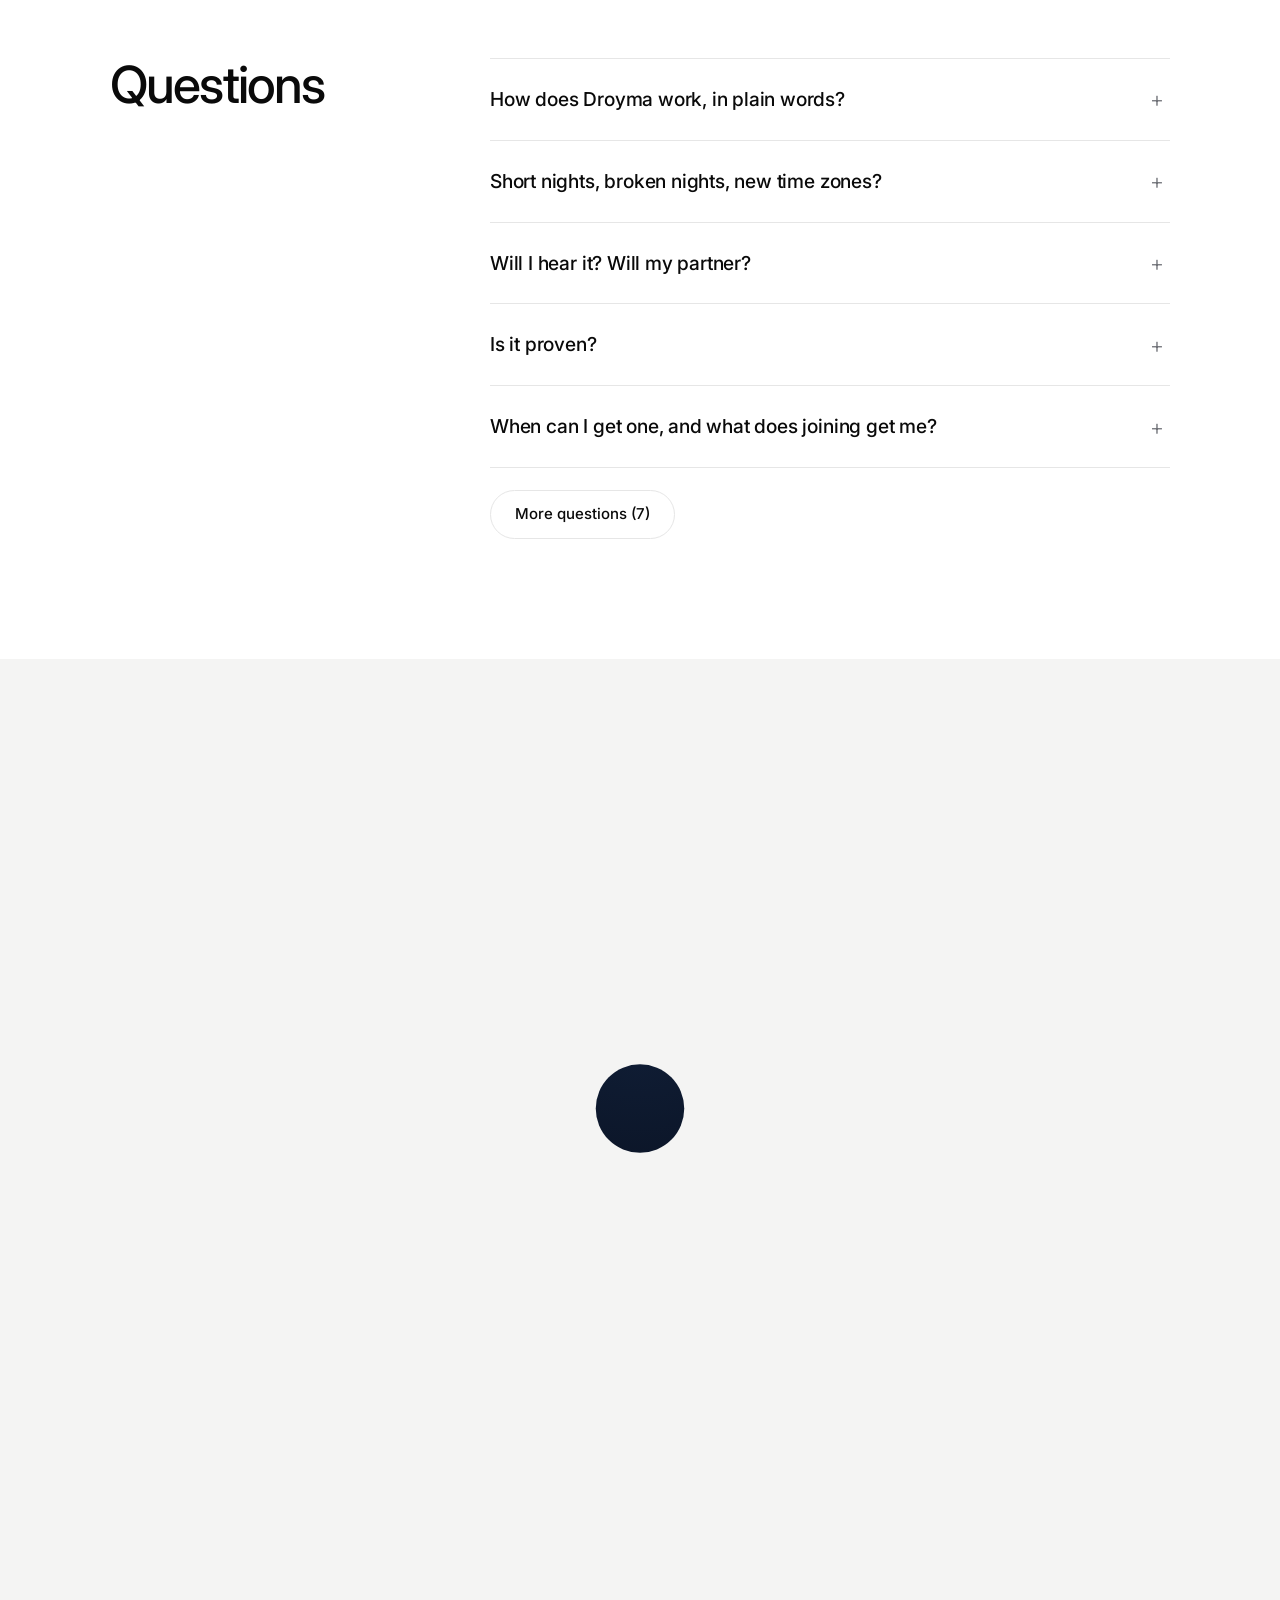
==== commit da9a23af: "How it works: swing analogy; problem-named CTA leads Co-Authored-By: Claude Opus 5.5 (1M context) <n" ====
--- a/index.html
+++ b/index.html
@@ -15,7 +15,7 @@
 <link rel="preconnect" href="https://fonts.googleapis.com"/>
 <link rel="preconnect" href="https://fonts.gstatic.com" crossorigin/>
 <link href="https://fonts.googleapis.com/css2?family=Inter:wght@300;400;500;600;700&family=IBM+Plex+Mono:wght@400;500&display=swap" rel="stylesheet"/>
-<link rel="stylesheet" href="site.css?v=30"/>
+<link rel="stylesheet" href="site.css?v=32"/>
 </head>
 <body>
 <div class="opening" id="opening" aria-hidden="true">
@@ -119,8 +119,9 @@
   <section class="section light" id="what">
     <div class="center intro hw-intro">
       <p class="mono">HOW IT WORKS</p>
-      <h2 class="h2">It doesn&rsquo;t watch your sleep.<br><span class="muted">It works on it.</span></h2>
-      <p class="sub">You put it on and go to sleep. It does the rest, all night, at home or in a hotel bed.</p>
+      <h2 class="h2">Think of deep sleep like a swing.<br><span class="muted">Droyma gives it a gentle push.</span></h2>
+      <p class="sub">In deep sleep, your brain moves in slow waves, up and down like a swing. Push a swing at just the right moment and it goes higher. Droyma plays a tiny, soft sound at just the right moment of each wave, so your sleep goes deeper.</p>
+      <p class="hw-easy">You put it on and go to sleep. It does the rest.</p>
     </div>
     <div class="parts">
       <article class="part is-open">
@@ -168,7 +169,7 @@
       </div>
     </div>
   </section>
-  <div class="after-night"><a class="btn btn-dark btn-lg" data-waitlist>Get early access</a></div>
+  <div class="after-night"><p class="cta-lead" data-lead>Done with bad nights?</p><a class="btn btn-dark btn-lg" data-waitlist>Get early access</a></div>
 
   <!-- 5 · WHAT CHANGES — the outcomes, one at a time -->
   <section class="section white why-v1" id="why">
@@ -219,7 +220,7 @@
       </div>
     </div>
     <p class="fine center">Based on publicly available product information, October 2026. Oura, WHOOP and Eight Sleep are trademarks of their respective owners and are not affiliated with Droyma. Not medical advice; talk to a doctor before starting or stopping any sleep aid.</p>
-    <div class="center cmp-cta"><a class="link-cta" data-waitlist>Get early access <span aria-hidden="true">→</span></a></div>
+    <div class="center cmp-cta"><p class="cta-lead" data-lead>Done with bad nights?</p><a class="link-cta" data-waitlist>Get early access <span aria-hidden="true">→</span></a></div>
   </section>
 
   <!-- 7 · SCIENCE — three acoustic-stimulation studies -->
@@ -262,7 +263,7 @@
     </div>
     <div class="sci-more-wrap"><button type="button" class="faq-toggle sci-more" aria-expanded="false" aria-controls="sciGrid">View more research</button></div>
     <p class="fine sci-fine">Small lab studies of 11 to 21 people each. Findings across the wider research vary, and larger studies are still needed; in the two deep-sleep studies, deep-sleep waves grew stronger during the sound. Results from published sleep studies, not Droyma measurements or guaranteed outcomes. The 2024 study is a preprint, not yet peer reviewed.</p>
-    <div class="sci-cta"><a class="link-cta" data-waitlist>Get early access <span aria-hidden="true">→</span></a></div>
+    <div class="sci-cta"><p class="cta-lead" data-lead>Done with bad nights?</p><a class="link-cta" data-waitlist>Get early access <span aria-hidden="true">→</span></a></div>
   </section>
 
   <!-- 8 · FAQ -->
@@ -325,6 +326,7 @@
     </div>
     <img class="closing-product" src="assets/jewel-cutout.png" alt="The Droyma wearable.">
     <div class="closing-cta">
+      <p class="cta-lead" data-lead>Done with bad nights?</p>
       <a class="btn btn-dark btn-lg" data-waitlist>Get early access</a>
       <small class="closing-you" id="closingYou" hidden></small>
       <small class="closing-free">Free to join. No payment, no spam.</small>
@@ -351,7 +353,7 @@
   </div>
 </footer>
 
-<script src="site.js?v=30"></script>
+<script src="site.js?v=32"></script>
 <div class="wl" id="wl" role="dialog" aria-modal="true" aria-labelledby="wlTitle" hidden>
   <div class="wl-back" data-wl-close></div>
   <form class="wl-card" id="wlForm" novalidate>
@@ -425,7 +427,7 @@
   </div>
 </div>
 
-<script src="waitlist.js?v=30"></script>
-<script src="personal.js?v=30"></script>
+<script src="waitlist.js?v=32"></script>
+<script src="personal.js?v=32"></script>
 </body>
 </html>
--- a/site.css
+++ b/site.css
@@ -1703,3 +1703,11 @@
 .pick-card.is-seen > :not(.pick-seen):not(.pick-x) { display: none; }
 .pick-seen { animation: wl-in .45s var(--ease); }
 .pick-seen-line { margin: 0 auto 32px; max-width: 560px; font-size: clamp(26px, 3.4vw, 38px); font-weight: 500; letter-spacing: -.03em; line-height: 1.2; color: var(--navy); text-wrap: balance; }
+/* Problem-named lead above each CTA */
+.cta-lead { margin: 0 0 14px; font-size: clamp(18px, 1.8vw, 22px); font-weight: 500; letter-spacing: -.015em; color: var(--ink); text-align: center; }
+.after-night { flex-direction: column; align-items: center; }
+.closing-cta .cta-lead { color: var(--navy); }
+.sci-cta { display: flex; flex-direction: column; align-items: center; }
+.cmp-cta { flex-direction: column; }
+.hw-intro .sub { max-width: 680px; }
+.hw-easy { margin: 18px auto 0; font-size: 17px; font-weight: 500; color: var(--ink); }
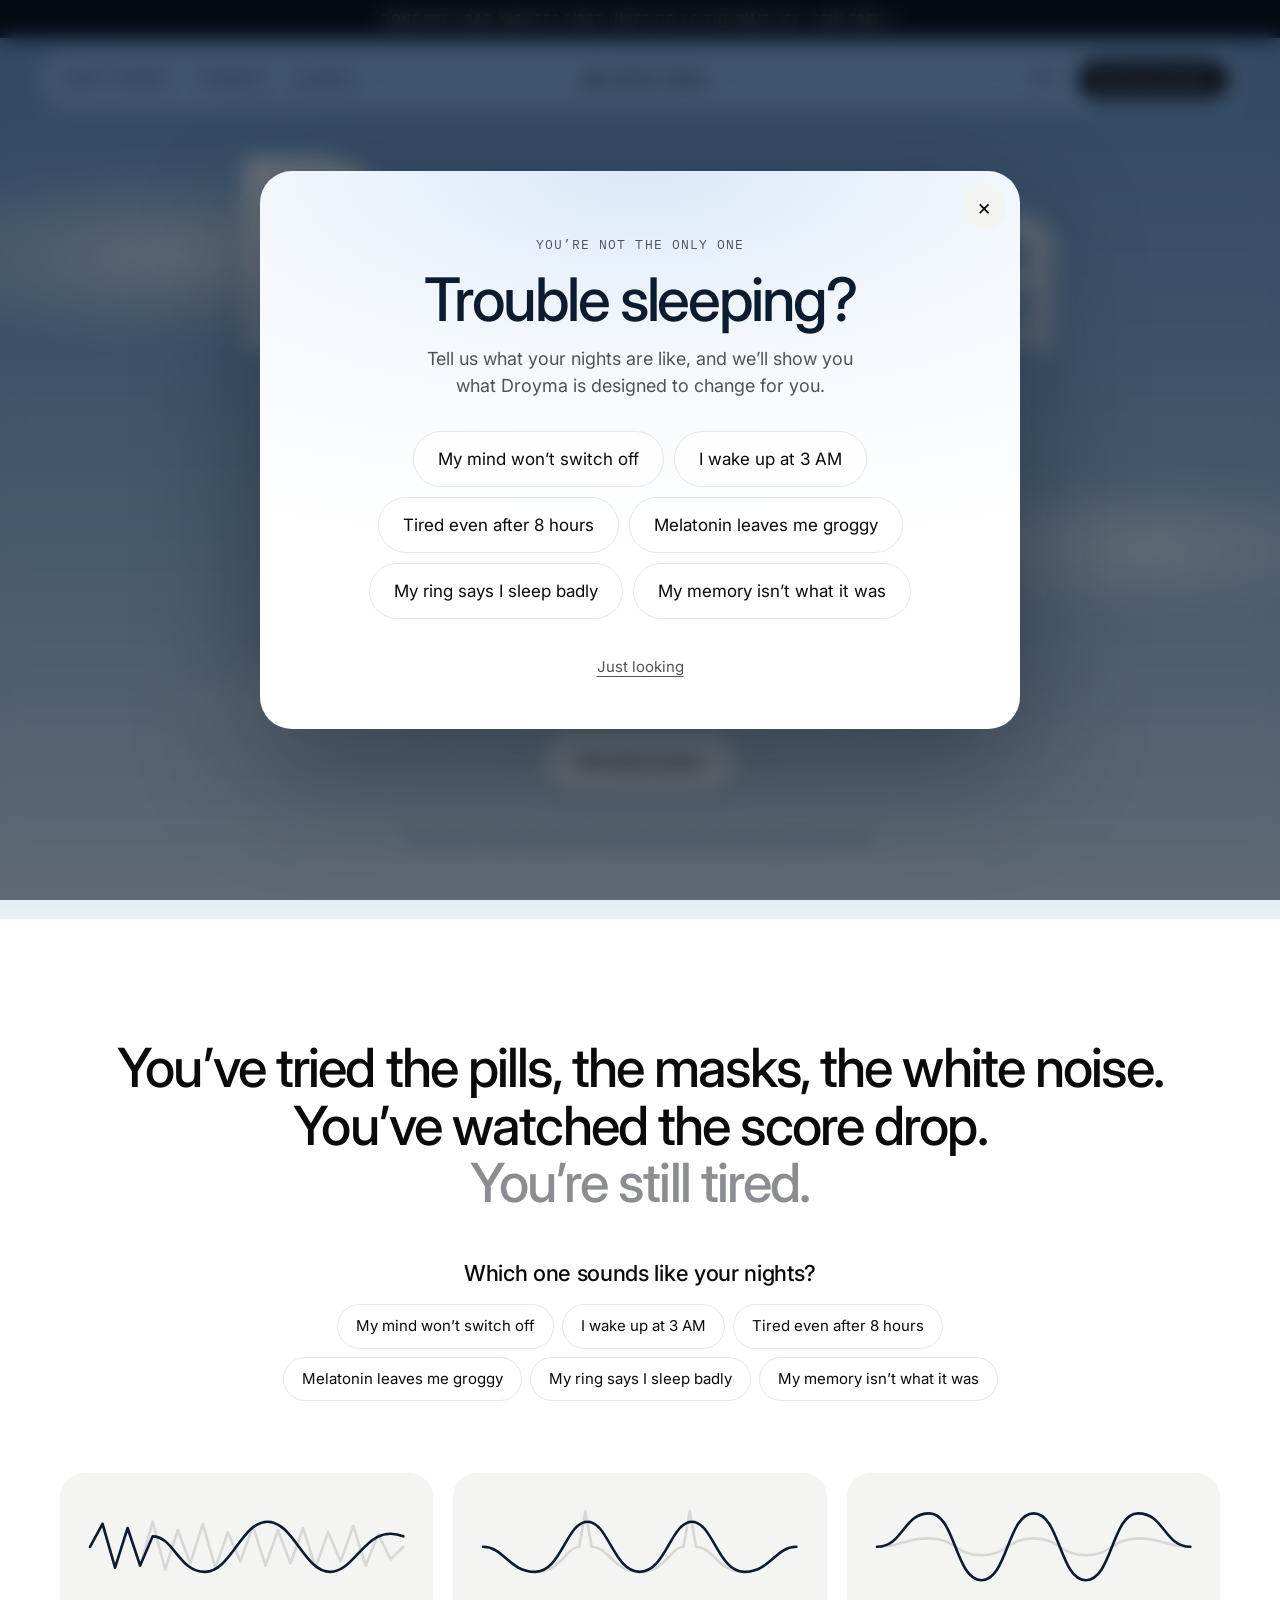
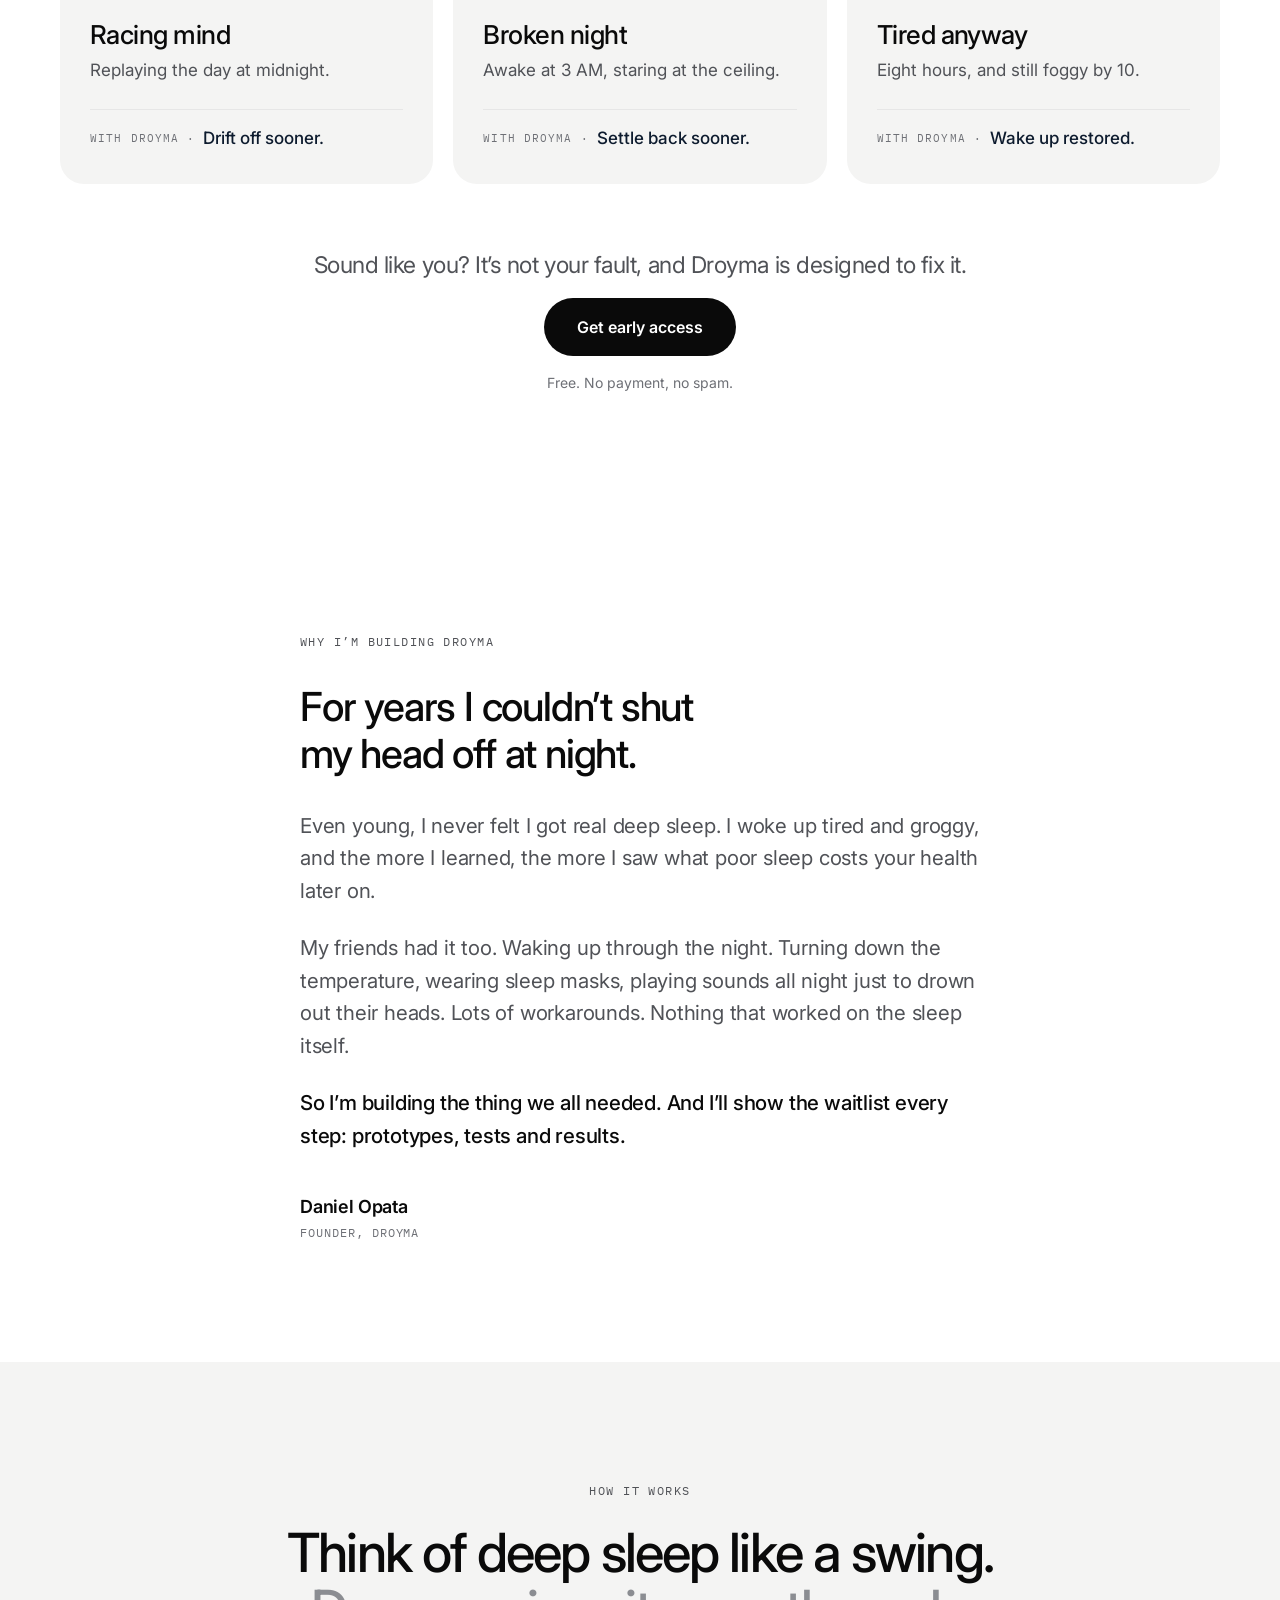
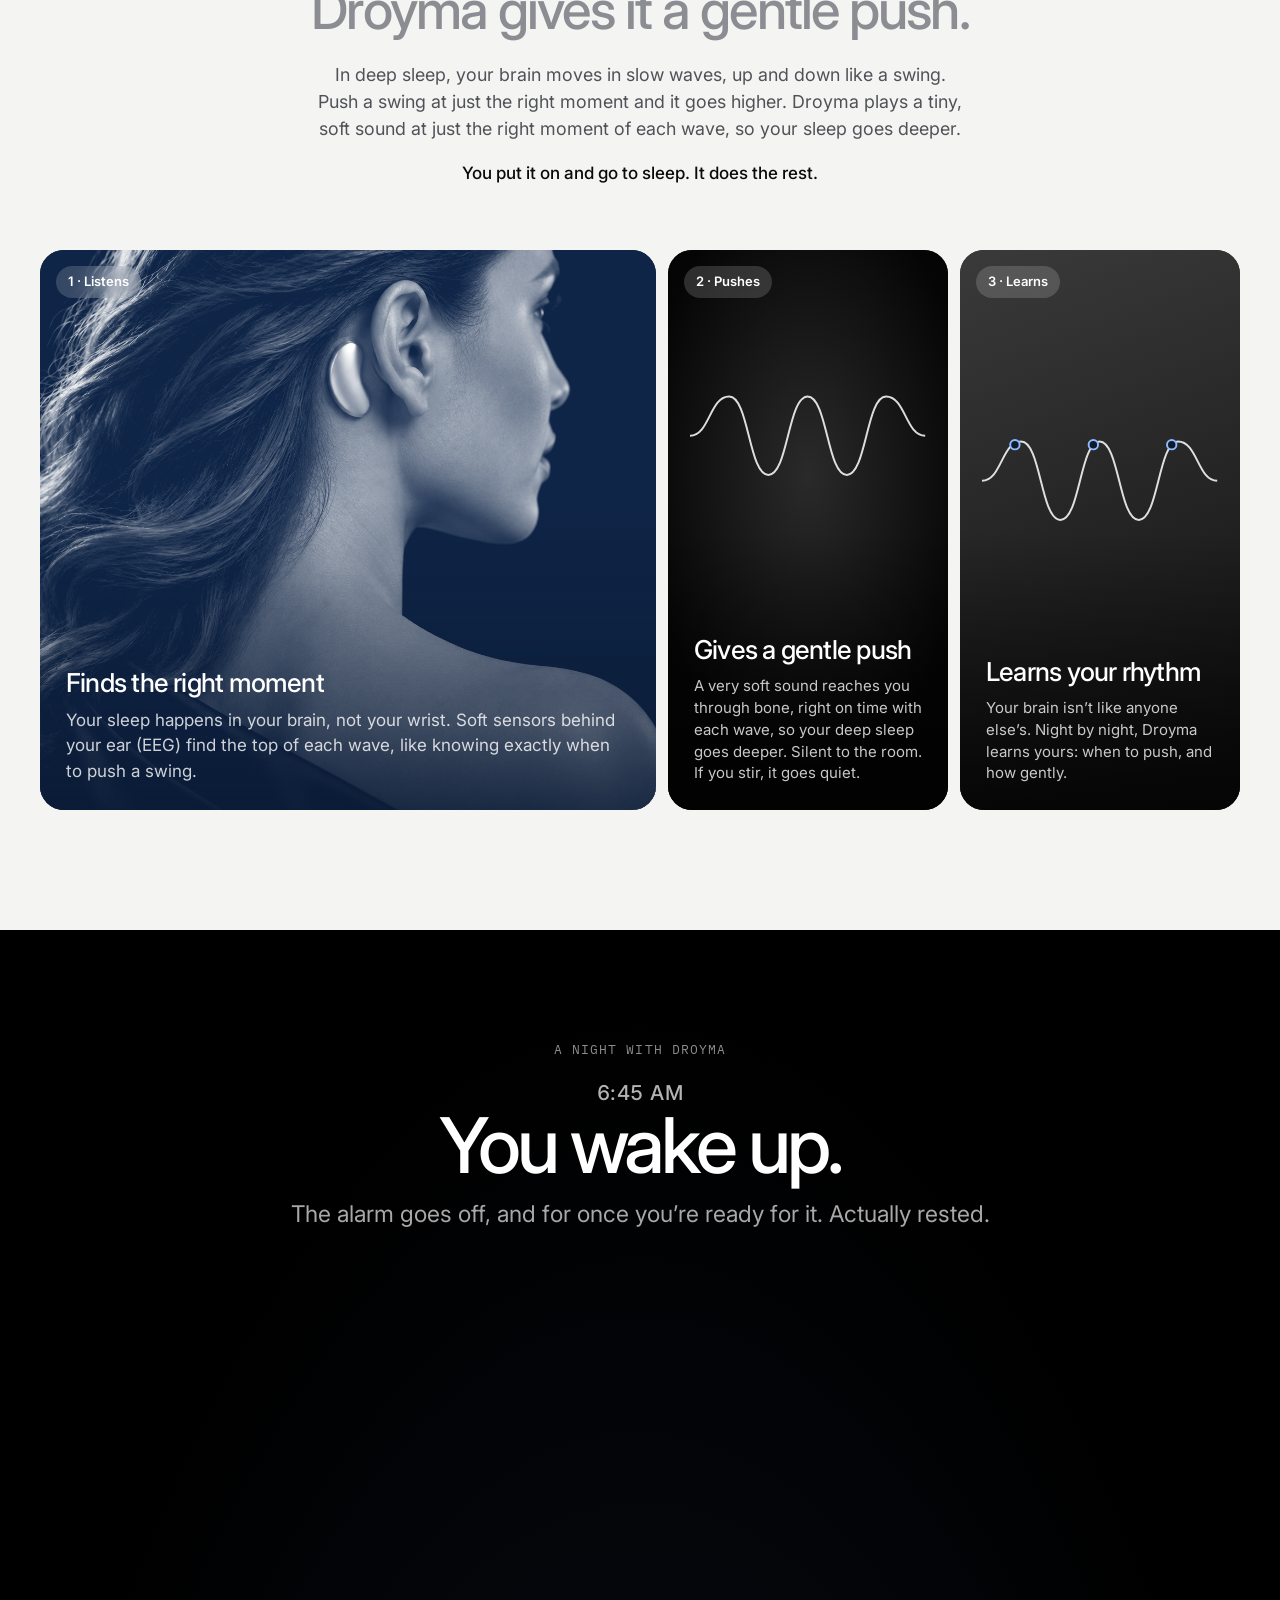
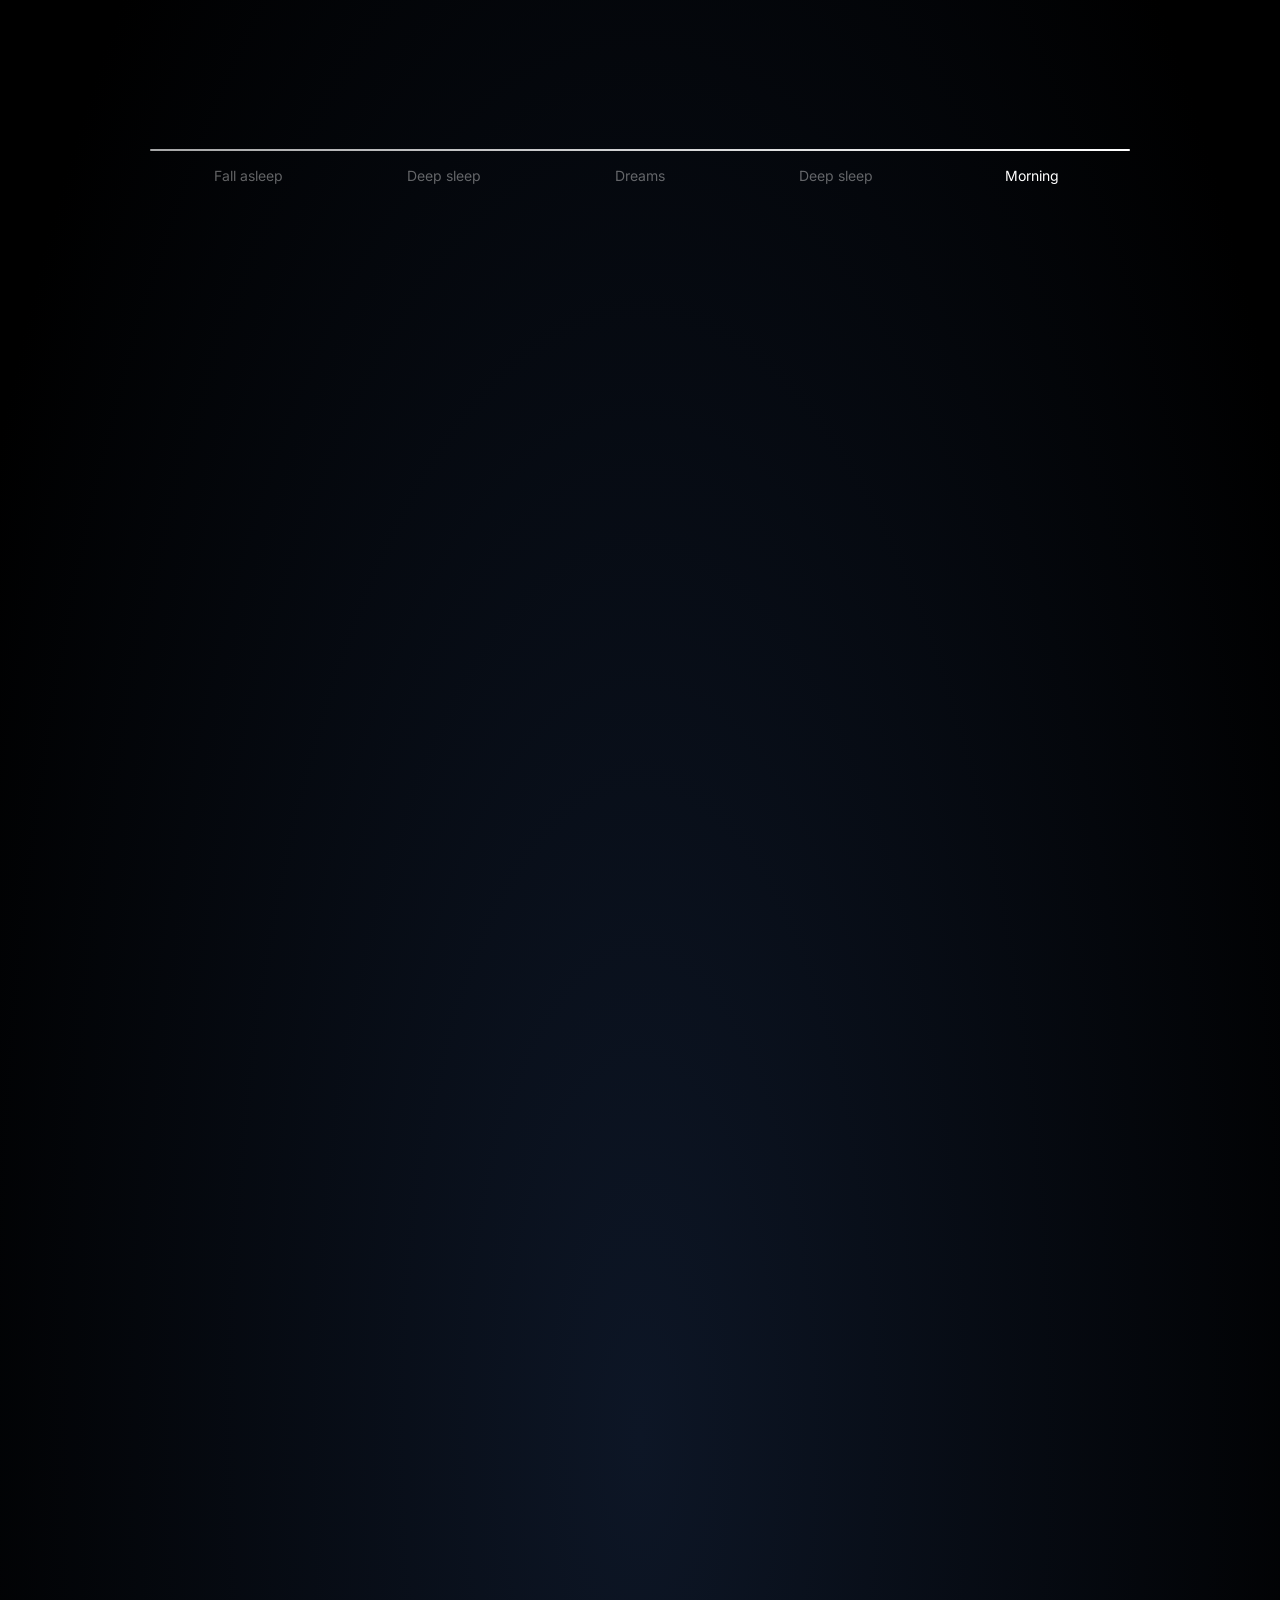
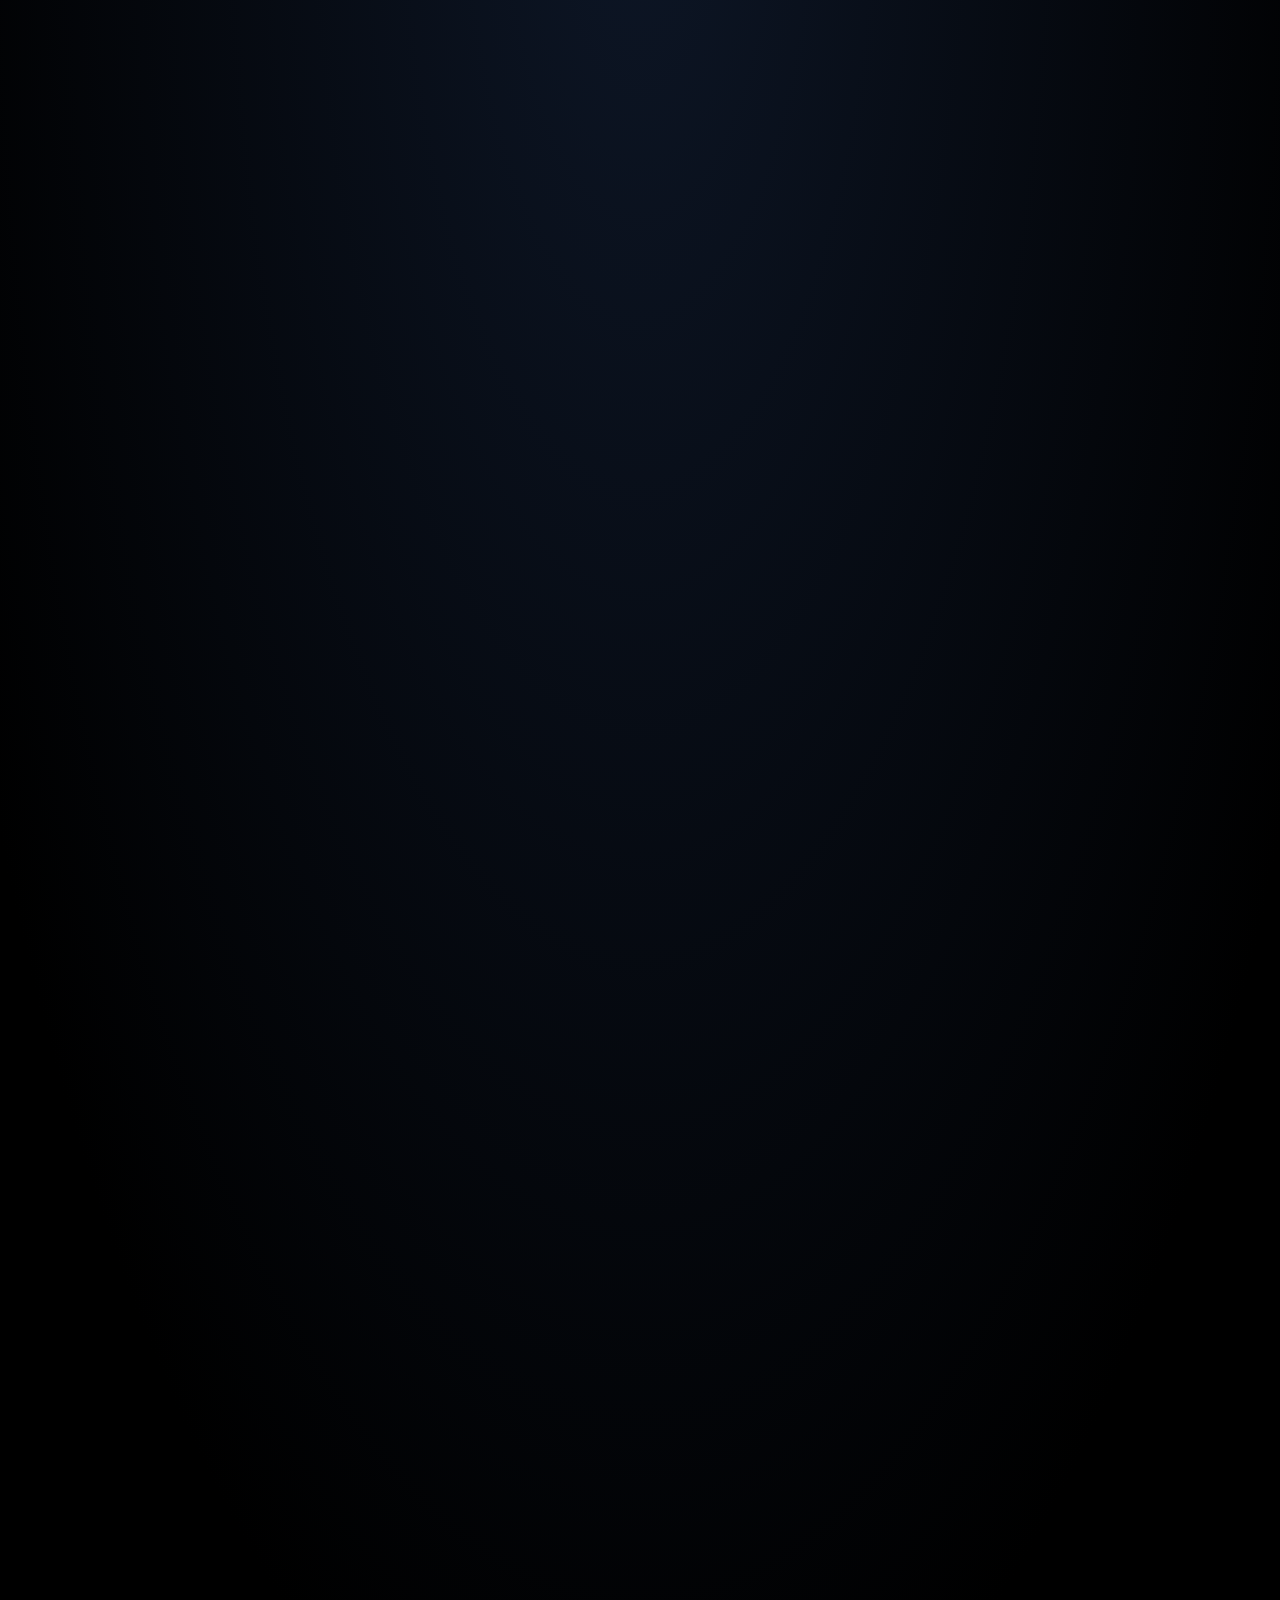
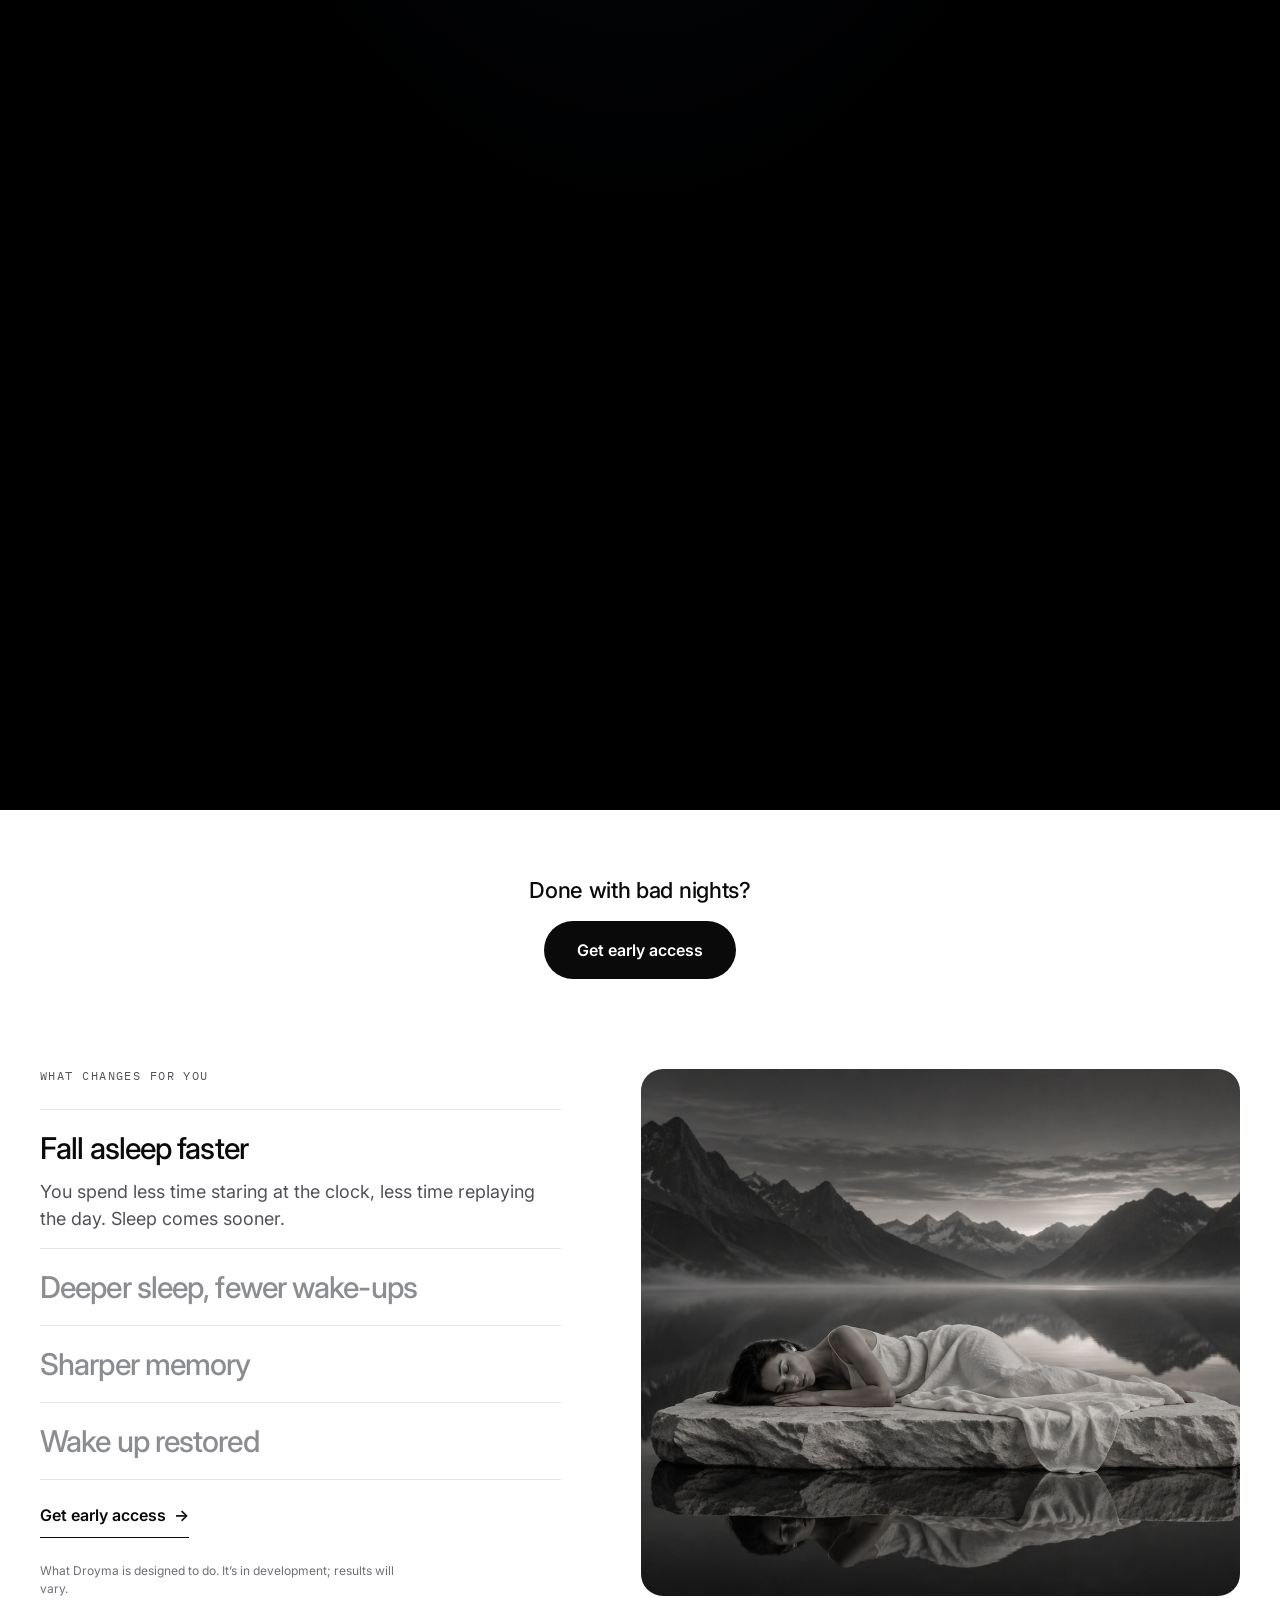
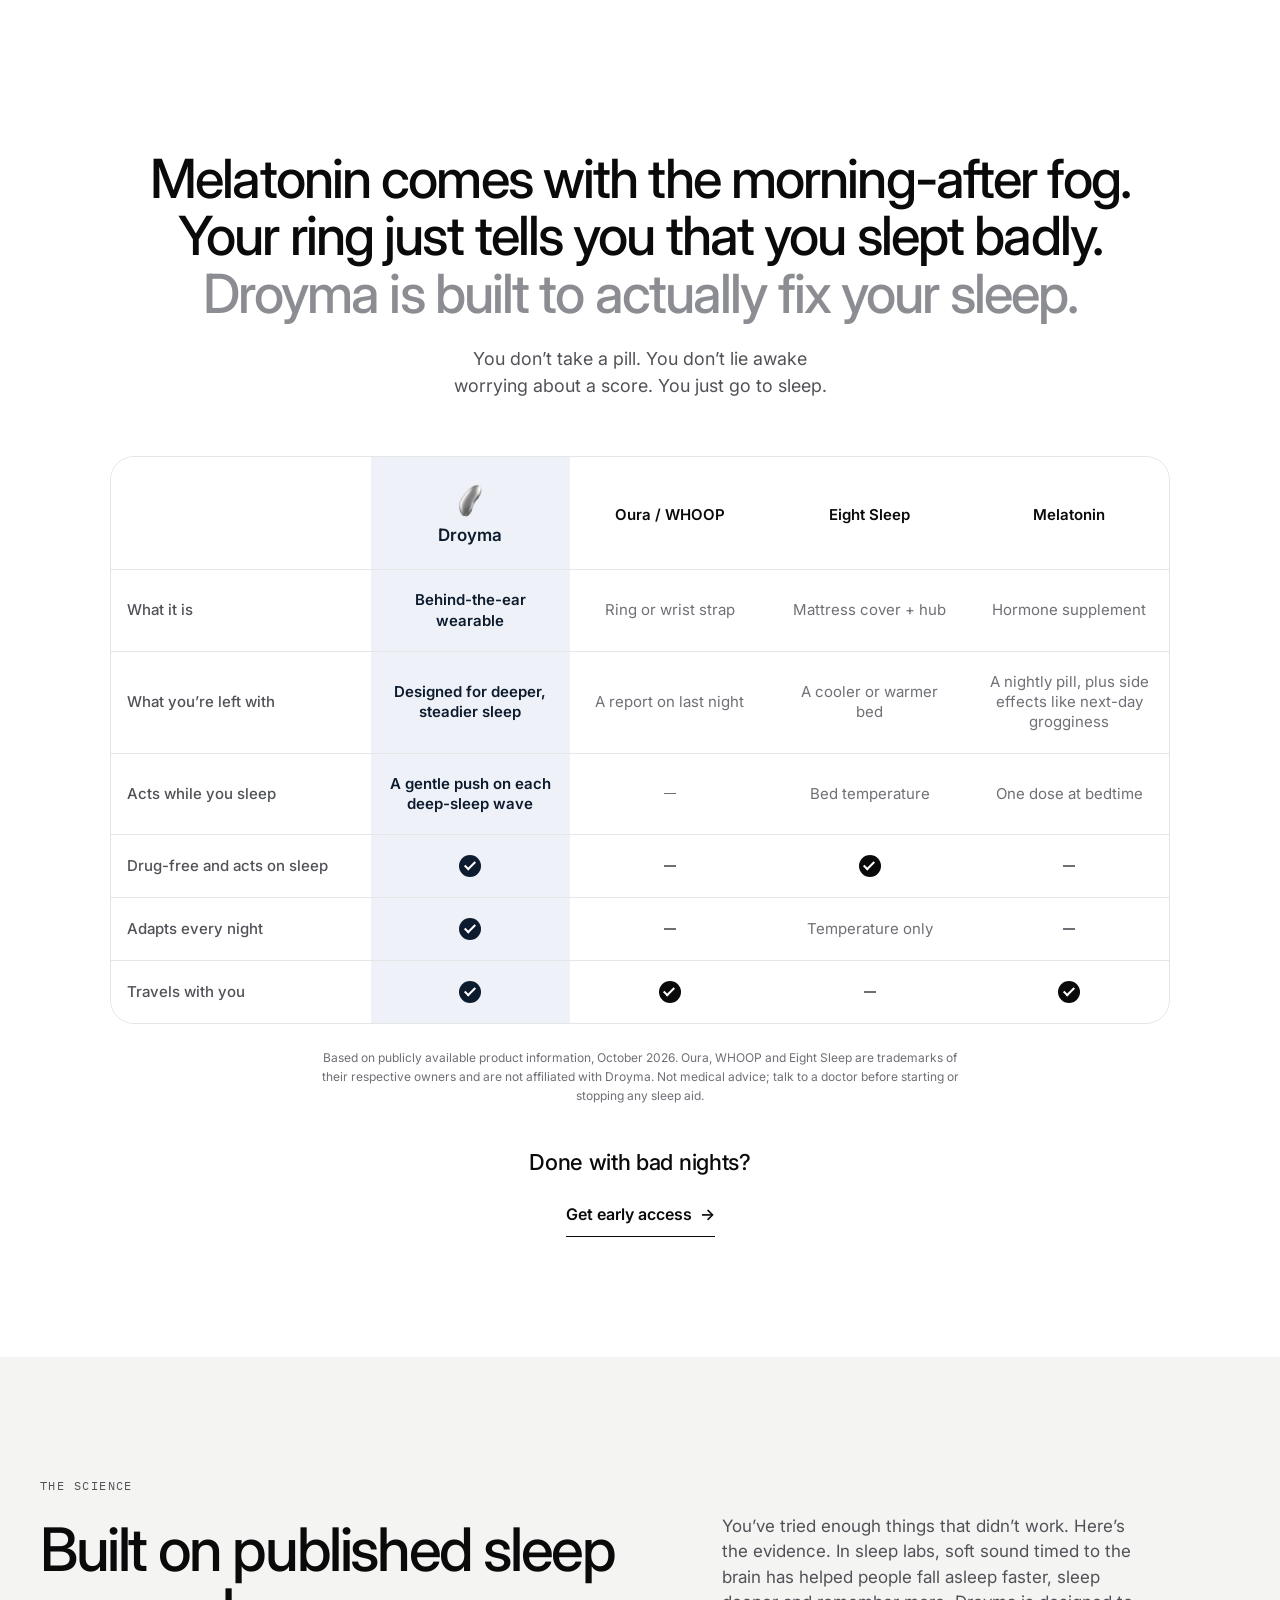
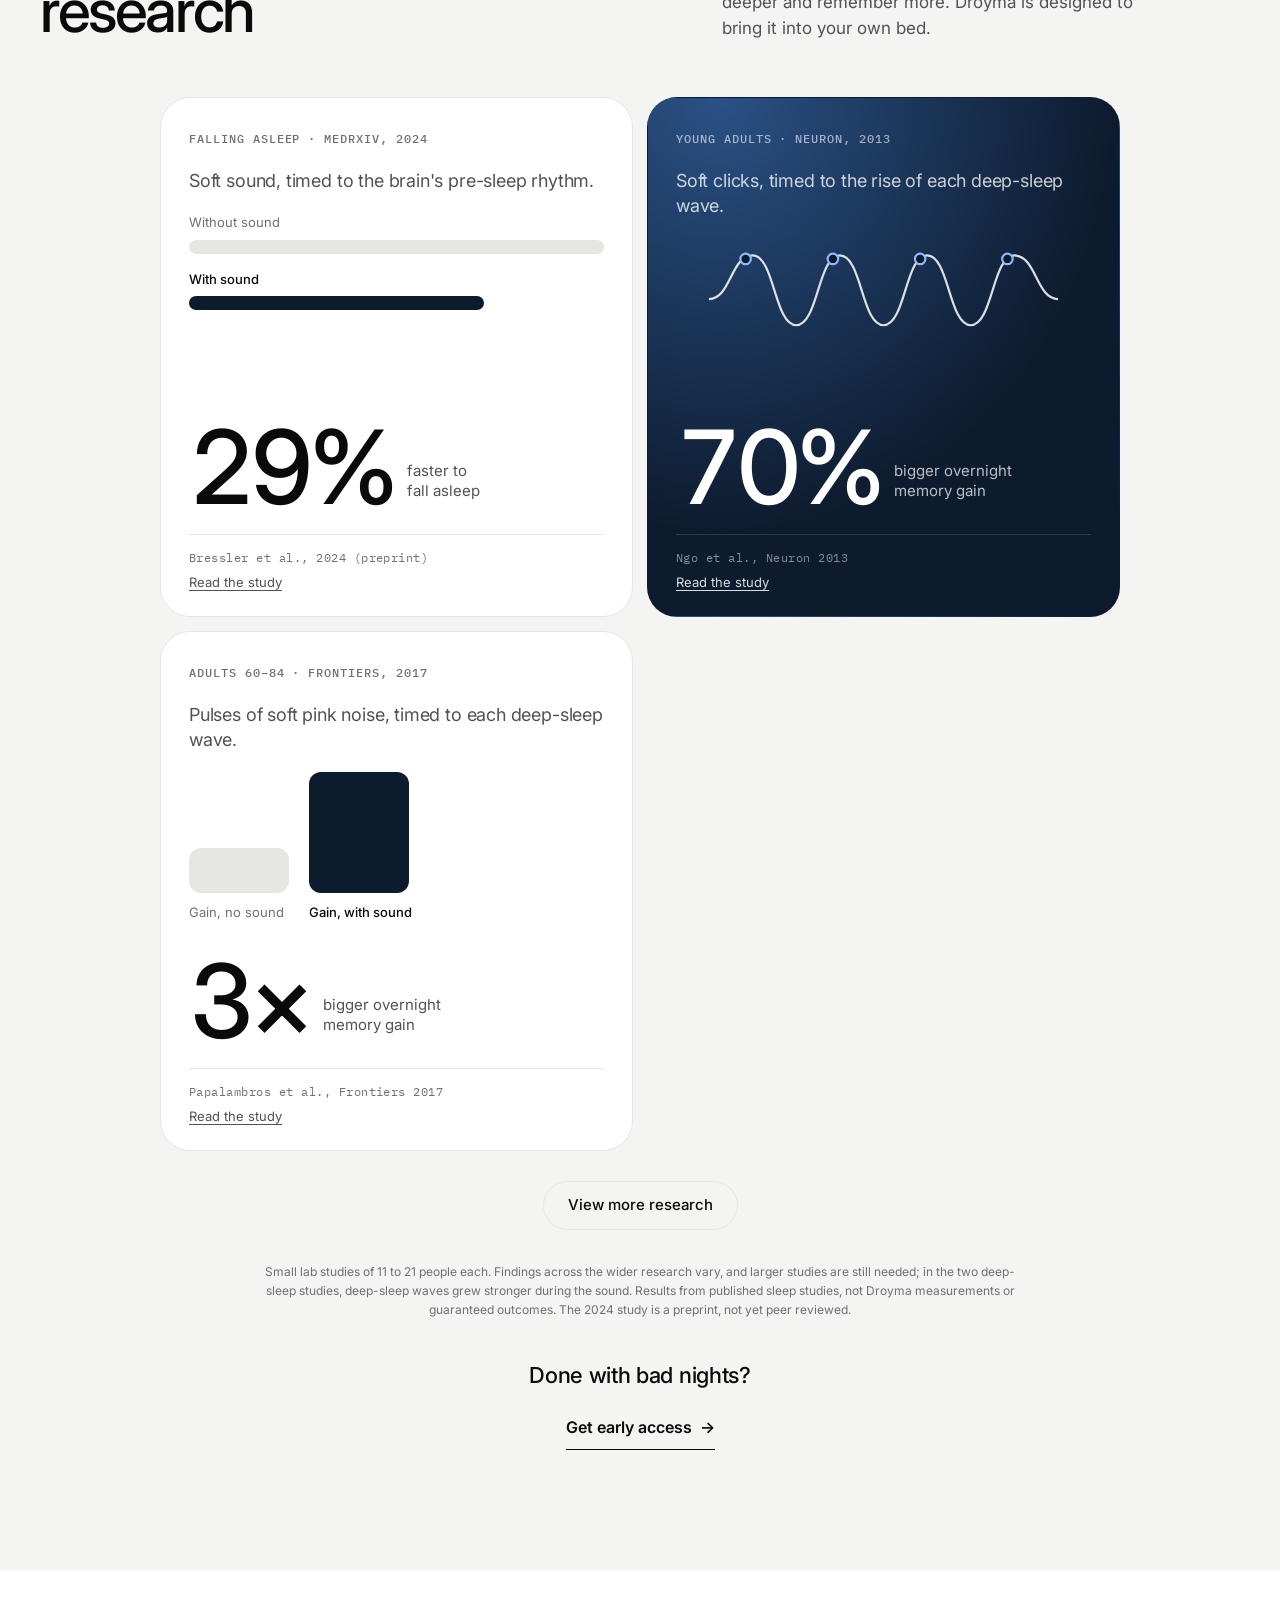
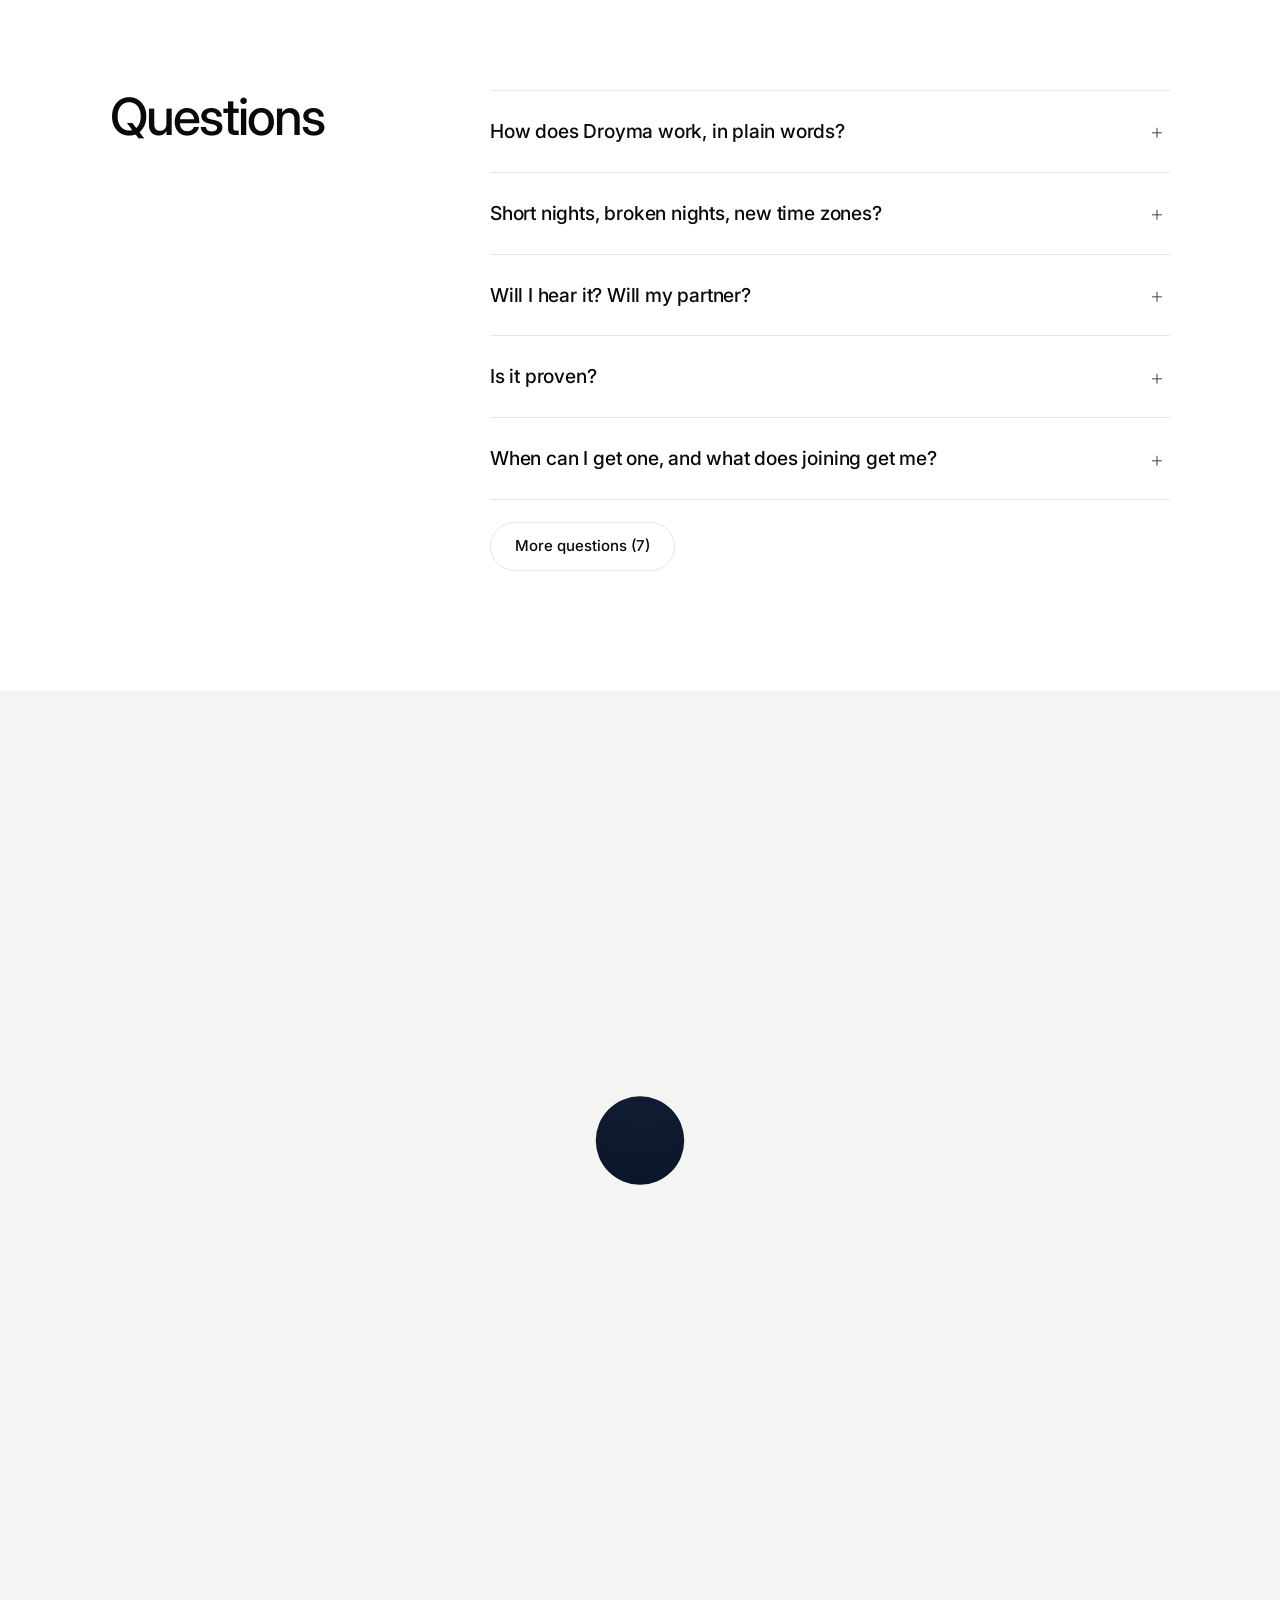
==== commit 20efbebd: "Consistency pass (swing thread, one CTA, same answers everywhere); clearer problem → fix lines Co-Au" ====
--- a/index.html
+++ b/index.html
@@ -15,7 +15,7 @@
 <link rel="preconnect" href="https://fonts.googleapis.com"/>
 <link rel="preconnect" href="https://fonts.gstatic.com" crossorigin/>
 <link href="https://fonts.googleapis.com/css2?family=Inter:wght@300;400;500;600;700&family=IBM+Plex+Mono:wght@400;500&display=swap" rel="stylesheet"/>
-<link rel="stylesheet" href="site.css?v=32"/>
+<link rel="stylesheet" href="site.css?v=36"/>
 </head>
 <body>
 <div class="opening" id="opening" aria-hidden="true">
@@ -34,7 +34,7 @@
   <a class="nav-logo" href="#top" aria-label="Droyma home"><img src="assets/brand-mark-Q8WhJef7.svg" alt="" aria-hidden="true"><span>DROYMA</span></a>
   <div class="nav-right">
     <a class="nav-faq" href="#faq">FAQ</a>
-    <a class="btn btn-light btn-sm nav-cta" data-waitlist>Join the waitlist</a>
+    <a class="btn btn-light btn-sm nav-cta" data-waitlist>Get early access</a>
   </div>
 </header>
 
@@ -72,7 +72,7 @@
           <path class="good" d="M0 40 L12 18 L24 60 L36 22 L48 58 L60 30 C80 30 85 64 110 64 S145 16 170 16 S205 64 230 64 S265 16 300 30"/>
         </svg>
         <h3>Racing mind</h3>
-        <p class="pb-was">Replaying the day. Checking the clock.</p>
+        <p class="pb-was">Replaying the day at midnight.</p>
         <p class="pb-fix">Drift off sooner.</p>
       </article>
       <article class="pb">
@@ -81,8 +81,8 @@
           <path class="good" d="M0 40 C20 40 25 64 50 64 S80 16 100 16 S125 64 150 64 S180 16 200 16 S225 64 250 64 S280 40 300 40"/>
         </svg>
         <h3>Broken night</h3>
-        <p class="pb-was">3 AM. You and the ceiling.</p>
-        <p class="pb-fix">Sleep through.</p>
+        <p class="pb-was">Awake at 3 AM, staring at the ceiling.</p>
+        <p class="pb-fix">Settle back sooner.</p>
       </article>
       <article class="pb">
         <svg class="pb-line" viewBox="0 0 300 80" aria-hidden="true">
@@ -90,12 +90,12 @@
           <path class="good" d="M0 40 C25 40 25 8 50 8 S75 72 100 72 S125 8 150 8 S175 72 200 72 S225 8 250 8 S275 40 300 40"/>
         </svg>
         <h3>Tired anyway</h3>
-        <p class="pb-was">Eight hours. Foggy by 10 AM.</p>
-        <p class="pb-fix">Wake up like yourself.</p>
+        <p class="pb-was">Eight hours, and still foggy by 10.</p>
+        <p class="pb-fix">Wake up restored.</p>
       </article>
     </div>
     <div class="pb-cta">
-      <p>Sound like you? You&rsquo;re not doing anything wrong. This is what Droyma is designed to fix.</p>
+      <p>Sound like you? It&rsquo;s not your fault, and Droyma is designed to fix it.</p>
       <a class="btn btn-dark btn-lg" data-waitlist>Get early access</a>
       <small>Free. No payment, no spam.</small>
     </div>
@@ -126,17 +126,17 @@
     <div class="parts">
       <article class="part is-open">
         <div class="part-media"><img src="assets/wearer-concept-CTpfyXRQ.jpg" alt="The Droyma wearable worn behind the ear." class="bw"></div>
-        <span class="chip">1 · Times</span>
+        <span class="chip">1 · Listens</span>
         <button class="part-toggle" aria-label="Show details"></button>
-        <div class="part-copy"><h3>Your moment, found</h3><p>Your sleep happens in your brain, not your wrist. Soft sensors behind your ear (EEG) find the moment you&rsquo;re ready to sink deeper.</p></div>
+        <div class="part-copy"><h3>Finds the right moment</h3><p>Your sleep happens in your brain, not your wrist. Soft sensors behind your ear (EEG) find the top of each wave, like knowing exactly when to push a swing.</p></div>
       </article>
       <article class="part">
         <div class="part-media part-bone" aria-hidden="true">
           <svg class="mini-eeg" viewBox="0 0 300 160"><path class="me-wave" d="M0 80 C25 80 25 30 50 30 S75 130 100 130 S125 30 150 30 S175 130 200 130 S225 30 250 30 S275 80 300 80"/><g class="me-pulses"><circle cx="42" cy="34" r="6"/><circle cx="142" cy="34" r="6"/><circle cx="242" cy="34" r="6"/></g><g class="me-rings"><circle cx="42" cy="34" r="6"/><circle cx="142" cy="34" r="6"/><circle cx="242" cy="34" r="6"/></g></svg>
         </div>
-        <span class="chip">2 · Deepens</span>
+        <span class="chip">2 · Pushes</span>
         <button class="part-toggle" aria-label="Show details"></button>
-        <div class="part-copy"><h3>Your sleep, deepened</h3><p>You&rsquo;re in deep sleep. A very soft sound reaches you through bone conduction, timed to each wave. Silent to the room. If you stir, it goes quiet.</p></div>
+        <div class="part-copy"><h3>Gives a gentle push</h3><p>A very soft sound reaches you through bone, right on time with each wave, so your deep sleep goes deeper. Silent to the room. If you stir, it goes quiet.</p></div>
       </article>
       <article class="part">
         <div class="part-media part-app" aria-hidden="true">
@@ -144,7 +144,7 @@
         </div>
         <span class="chip">3 · Learns</span>
         <button class="part-toggle" aria-label="Show details"></button>
-        <div class="part-copy"><h3>Your timing, learned</h3><p>Your brain isn&rsquo;t like anyone else&rsquo;s. Night by night, Droyma gets to know yours: when to play, and how softly.</p></div>
+        <div class="part-copy"><h3>Learns your rhythm</h3><p>Your brain isn&rsquo;t like anyone else&rsquo;s. Night by night, Droyma learns yours: when to push, and how gently.</p></div>
       </article>
     </div>
   </section>
@@ -156,7 +156,7 @@
         <p class="mono mono-light">A NIGHT WITH DROYMA</p>
         <div class="nc-stack" aria-live="polite">
           <div class="nc is-on"><p class="nc-time">10:30 PM</p><h2>You drift off faster.</h2><p>You stop replaying the day. Droyma is designed to help you settle, so sleep comes sooner.</p></div>
-          <div class="nc"><p class="nc-time">11:00 PM</p><h2>You sink into deep sleep.</h2><p>A sound so soft you sleep right through it. You go further down.</p></div>
+          <div class="nc"><p class="nc-time">11:00 PM</p><h2>You sink into deep sleep.</h2><p>Each wave gets a gentle push, a sound so soft you sleep right through it. You go further down.</p></div>
           <div class="nc"><p class="nc-time">12:15 AM</p><h2>You start dreaming.</h2><p>Droyma goes quiet and lets you.</p></div>
           <div class="nc"><p class="nc-time">3:10 AM</p><h2>You sink back down.</h2><p>You spend fewer nights with the ceiling. If you do stir, Droyma waits, then picks up where you left off.</p></div>
           <div class="nc"><p class="nc-time">6:45 AM</p><h2>You wake up.</h2><p>The alarm goes off, and for once you&rsquo;re ready for it. Actually rested.</p></div>
@@ -178,7 +178,7 @@
         <p class="mono">WHAT CHANGES FOR YOU</p>
         <ol class="why-list">
           <li class="is-active"><button>Fall asleep faster</button><p class="why-line">You spend less time staring at the clock, less time replaying the day. Sleep comes sooner.</p></li>
-          <li><button>Deeper sleep, fewer wake-ups</button><p class="why-line">Your night stops breaking apart. Built to keep deep sleep deeper and steadier, so your body gets the time it needs to recover.</p></li>
+          <li><button>Deeper sleep, fewer wake-ups</button><p class="why-line">Your night stops breaking apart. A gentle push on each wave is built to keep deep sleep deeper and steadier, so your body gets the time it needs to recover.</p></li>
           <li><button>Sharper memory</button><p class="why-line">You hold on to what you learned today. In a lab study of adults 60 to 84, overnight memory gains were about three times larger with timed sound.</p></li>
           <li><button>Wake up restored</button><p class="why-line">You take nothing, so nothing wears off. Patience for the kids, a clear head at 9 AM. Now go chase your dreams.</p></li>
         </ol>
@@ -188,7 +188,7 @@
       </div>
       <div class="why-media">
         <figure class="is-active fig-lake"><img src="assets/solitude-lake-CmHwuxjt.jpg" alt="A woman asleep above a still lake."></figure>
-        <figure class="fig-wave" aria-hidden="true"><svg viewBox="0 0 400 200"><path class="w1" d="M0 100 C40 100 40 40 80 40 S120 160 160 160 S200 40 240 40 S280 160 320 160 S360 100 400 100"/><g class="ticks"><line x1="80" y1="20" x2="80" y2="6"/><line x1="240" y1="20" x2="240" y2="6"/></g></svg><span>Sound lands on the wave</span></figure>
+        <figure class="fig-wave" aria-hidden="true"><svg viewBox="0 0 400 200"><path class="w1" d="M0 100 C40 100 40 40 80 40 S120 160 160 160 S200 40 240 40 S280 160 320 160 S360 100 400 100"/><g class="ticks"><line x1="80" y1="20" x2="80" y2="6"/><line x1="240" y1="20" x2="240" y2="6"/></g></svg><span>A gentle push on each wave</span></figure>
         <figure class="fig-wear"><img src="assets/wearer-concept-CTpfyXRQ.jpg" alt="The Droyma wearable worn behind the ear."></figure>
         <figure class="fig-run"><img src="assets/photos/athletes-run.jpg" alt="Two runners mid-race."></figure>
       </div>
@@ -213,7 +213,7 @@
         </div>
         <div class="c-row" role="row"><div role="rowheader">What it is</div><div class="c-us" role="cell">Behind-the-ear wearable</div><div role="cell">Ring or wrist strap</div><div role="cell">Mattress cover + hub</div><div role="cell">Hormone supplement</div></div>
         <div class="c-row" role="row"><div role="rowheader">What you&rsquo;re left with</div><div class="c-us" role="cell">Designed for deeper, steadier sleep</div><div role="cell">A report on last night</div><div role="cell">A cooler or warmer bed</div><div role="cell">A nightly pill, plus side effects like next-day grogginess</div></div>
-        <div class="c-row" role="row"><div role="rowheader">Acts while you sleep</div><div class="c-us" role="cell">Sound timed to your brain waves</div><div role="cell"><i class="no"></i></div><div role="cell">Bed temperature</div><div role="cell">One dose at bedtime</div></div>
+        <div class="c-row" role="row"><div role="rowheader">Acts while you sleep</div><div class="c-us" role="cell">A gentle push on each deep-sleep wave</div><div role="cell"><i class="no"></i></div><div role="cell">Bed temperature</div><div role="cell">One dose at bedtime</div></div>
         <div class="c-row" role="row"><div role="rowheader">Drug-free and acts on sleep</div><div class="c-us" role="cell"><i class="yes"></i></div><div role="cell"><i class="no"></i></div><div role="cell"><i class="yes"></i></div><div role="cell"><i class="no"></i></div></div>
         <div class="c-row" role="row"><div role="rowheader">Adapts every night</div><div class="c-us" role="cell"><i class="yes"></i></div><div role="cell"><i class="no"></i></div><div role="cell">Temperature only</div><div role="cell"><i class="no"></i></div></div>
         <div class="c-row" role="row"><div role="rowheader">Travels with you</div><div class="c-us" role="cell"><i class="yes"></i></div><div role="cell"><i class="yes"></i></div><div role="cell"><i class="no"></i></div><div role="cell"><i class="yes"></i></div></div>
@@ -271,13 +271,13 @@
     <div class="faq">
       <h2 class="h2">Questions</h2>
       <div>
-        <details><summary>How does Droyma work, in plain words?</summary><p>In deep sleep, your brain moves in slow waves. Droyma senses those waves from behind your ear. At the right moment in each one, it plays a very soft sound through bone conduction, which helps the wave run deeper. Night by night, it learns your timing. Sleep labs have studied this method, called acoustic stimulation, for over a decade.</p></details>
+        <details><summary>How does Droyma work, in plain words?</summary><p>Think of deep sleep like a swing. Your brain moves in slow waves, up and down. Push a swing at just the right moment and it goes higher. Droyma finds the right moment from behind your ear and plays a very soft sound through bone, so each wave goes deeper. Night by night, it learns your rhythm. Sleep labs have studied this method, called acoustic stimulation, for over a decade.</p></details>
         <details><summary>Short nights, broken nights, new time zones?</summary><p>It can&rsquo;t add hours or reset your body clock. It&rsquo;s designed to make the hours you get count: deeper sleep, fewer wake-ups. Home, hotel or a new time zone, it goes where you go.</p></details>
         <details><summary>Will I hear it? Will my partner?</summary><p>The sound travels through bone rather than the air. It&rsquo;s designed to be barely audible to you, soft enough to sleep through, and not to fill the room, so your partner sleeps on.</p></details>
         <details><summary>Is it proven?</summary><p>The method is. Timed sound during sleep has been studied in sleep labs for over a decade, with the results shown above. Droyma itself is still in development, so we won&rsquo;t claim results until we&rsquo;ve tested it. We&rsquo;ll share our own test results with the waitlist, whatever they show.</p></details>
         <details><summary>When can I get one, and what does joining get me?</summary><p>Droyma is in development. First units go to the waitlist. You&rsquo;ll also get prototype updates and hear launch pricing before anyone else. Joining is free: no payment, no spam.</p></details>
         <div class="faq-more" id="faqMore" hidden>
-          <details><summary>I already wear an Oura or WHOOP. Why Droyma?</summary><p>Your ring can tell you how a night went. It can&rsquo;t change it. Droyma is built to work on the night while it&rsquo;s happening, with soft, timed sound that deepens your sleep, drug-free.</p></details>
+          <details><summary>I already wear an Oura or WHOOP. Why Droyma?</summary><p>Your ring can tell you how a night went. It can&rsquo;t change it. Droyma is built to work on the night while it&rsquo;s happening, giving each deep-sleep wave a gentle push, drug-free.</p></details>
           <details><summary>Is it comfortable to sleep in?</summary><p>Droyma is designed to sit behind your ear all night, with nothing over your head or face. Comfort testing is part of development before launch.</p></details>
           <details><summary>Is it safe?</summary><p>Droyma uses very soft sound at low intensity. It&rsquo;s still in development and will be safety-tested before it ships. If you&rsquo;re always tired, snore heavily or stop breathing at night, talk to a doctor first. Droyma is a wellness product for better sleep, not a treatment for insomnia or any sleep disorder.</p></details>
           <details><summary>What happens to my brain data?</summary><p>Your sleep signals are used to time Droyma&rsquo;s sound. Before anything ships, we&rsquo;ll publish exactly what&rsquo;s stored, where, and how to delete it.</p></details>
@@ -339,7 +339,7 @@
     <div class="f-signup">
       <a class="nav-logo f-logo" href="#top"><img src="assets/brand-mark-Q8WhJef7.svg" alt="" aria-hidden="true"><span>DROYMA</span></a>
       <p class="f-mission">You&rsquo;re tired of being tired. Droyma is being built to help.</p>
-      <a class="f-input" data-waitlist><span>Get early-access updates</span><b aria-hidden="true">→</b></a>
+      <a class="f-input" data-waitlist><span>Get early access</span><b aria-hidden="true">→</b></a>
     </div>
     <div class="f-cols">
       <div><b>Product</b><a href="#how">How it works</a><a href="#compare">Compare</a><a href="#faq">FAQ</a></div>
@@ -353,7 +353,7 @@
   </div>
 </footer>
 
-<script src="site.js?v=32"></script>
+<script src="site.js?v=36"></script>
 <div class="wl" id="wl" role="dialog" aria-modal="true" aria-labelledby="wlTitle" hidden>
   <div class="wl-back" data-wl-close></div>
   <form class="wl-card" id="wlForm" novalidate>
@@ -361,15 +361,16 @@
     <div class="wl-prog" aria-hidden="true"><i></i><i></i><i></i></div>
     <fieldset class="wl-step is-on" data-step="1">
       <p class="mono">JOIN THE WAITLIST · 1 OF 3</p>
-      <h2 id="wlTitle">What&rsquo;s keeping you up?</h2>
+      <h2 id="wlTitle">Trouble sleeping? Tell us about your nights.</h2>
       <p class="wl-sub">Pick all that fit. We&rsquo;re building Droyma around answers like yours.</p>
       <div class="wl-chips" data-name="problem">
-        <button type="button">I can&rsquo;t switch my head off</button>
-        <button type="button">I wake up in the night</button>
+        <button type="button">My mind won&rsquo;t switch off</button>
+        <button type="button">I wake up at 3 AM</button>
         <button type="button">Tired even after 8 hours</button>
-        <button type="button">Groggy mornings</button>
+        <button type="button">Melatonin leaves me groggy</button>
         <button type="button">I&rsquo;m a light sleeper</button>
         <button type="button">Short or broken nights (kids, travel, work)</button>
+        <button type="button">My memory isn&rsquo;t what it was</button>
       </div>
       <button type="button" class="btn btn-dark btn-lg wl-next" disabled>Continue</button>
     </fieldset>
@@ -422,12 +423,30 @@
     <div class="pick-seen" id="pickSeen" hidden>
       <p class="mono">WE HEAR YOU</p>
       <p class="pick-seen-line" id="pickSeenLine"></p>
-      <button type="button" class="btn btn-dark btn-lg pick-go">Show me how Droyma helps</button>
+      <div class="pick-help">
+        <p class="pick-help-k">What Droyma is designed to do for you</p>
+        <p class="pick-help-v" id="pickBenefit"></p>
+        <p class="pick-doubt"><b id="pickDoubtQ"></b> <span id="pickDoubtA"></span></p>
+      </div>
+      <form class="pick-join" id="pickJoin" novalidate>
+        <label class="sr-only" for="pickEmail">Email</label>
+        <input id="pickEmail" name="email" type="email" autocomplete="email" required placeholder="Your email">
+        <button type="submit" class="btn btn-dark btn-lg">Get early access</button>
+      </form>
+      <p class="pick-err" id="pickErr" role="alert" hidden></p>
+      <small class="pick-fine">Free. No payment, no spam. First units go to the waitlist. <a href="privacy.html" target="_blank">Privacy</a></small>
+      <button type="button" class="pick-skip pick-later">Keep looking around</button>
+    </div>
+    <div class="pick-done" id="pickDone" hidden>
+      <div class="wl-check" aria-hidden="true"></div>
+      <p class="pick-seen-line">You&rsquo;re on the list.</p>
+      <p class="pick-sub" id="pickDoneMsg">We&rsquo;ll email you prototype updates as we build, and you&rsquo;ll hear first when Droyma is ready.</p>
+      <button type="button" class="btn btn-dark btn-lg pick-later">See how it works</button>
     </div>
   </div>
 </div>
 
-<script src="waitlist.js?v=32"></script>
-<script src="personal.js?v=32"></script>
+<script src="waitlist.js?v=36"></script>
+<script src="personal.js?v=36"></script>
 </body>
 </html>
--- a/site.css
+++ b/site.css
@@ -1700,7 +1700,6 @@
 @media (prefers-reduced-motion: reduce) { .pick-card, .pick-back { transition: none; } }
 .pick-card:focus { outline: none; }
 /* "We hear you" moment */
-.pick-card.is-seen > :not(.pick-seen):not(.pick-x) { display: none; }
 .pick-seen { animation: wl-in .45s var(--ease); }
 .pick-seen-line { margin: 0 auto 32px; max-width: 560px; font-size: clamp(26px, 3.4vw, 38px); font-weight: 500; letter-spacing: -.03em; line-height: 1.2; color: var(--navy); text-wrap: balance; }
 /* Problem-named lead above each CTA */
@@ -1711,3 +1710,27 @@
 .cmp-cta { flex-direction: column; }
 .hw-intro .sub { max-width: 680px; }
 .hw-easy { margin: 18px auto 0; font-size: 17px; font-weight: 500; color: var(--ink); }
+/* Pop-up: help + join */
+.sr-only { position: absolute; width: 1px; height: 1px; overflow: hidden; clip: rect(0 0 0 0); white-space: nowrap; }
+.pick-card.is-seen > :not(.pick-seen):not(.pick-x):not(.pick-done) { display: none; }
+.pick-seen .pick-seen-line, .pick-done .pick-seen-line { font-size: clamp(24px, 3vw, 34px); margin-bottom: 24px; }
+.pick-help { max-width: 560px; margin: 0 auto 24px; padding: 20px 22px; border-radius: 20px; background: rgba(255, 255, 255, .8); box-shadow: 0 0 0 1px var(--line); text-align: left; }
+.pick-help-k { margin: 0 0 6px; font-family: var(--mono); font-size: 11px; letter-spacing: .1em; text-transform: uppercase; color: var(--ink-3); }
+.pick-help-v { margin: 0 0 12px; font-size: 18px; line-height: 1.45; font-weight: 500; color: var(--navy); }
+.pick-doubt { margin: 0; padding-top: 12px; border-top: 1px solid var(--line); font-size: 15px; line-height: 1.45; color: var(--ink-2); }
+.pick-doubt b { color: var(--ink); font-weight: 600; }
+.pick-join { display: flex; gap: 10px; max-width: 560px; margin: 0 auto 10px; }
+.pick-join input { flex: 1; min-width: 0; font: inherit; font-size: 16px; padding: 14px 18px; border: 1px solid var(--line); border-radius: 999px; background: #fff; color: var(--ink); }
+.pick-join input:focus { outline: 2px solid var(--navy); outline-offset: 0; border-color: var(--navy); }
+.pick-join .btn { flex: none; }
+.pick-err { color: #b3261e; font-size: 14px; margin: 0 0 8px; }
+.pick-fine { display: block; font-size: 13px; color: var(--ink-3); }
+.pick-fine a { color: inherit; }
+.pick-seen .pick-skip { margin-top: 14px; }
+.pick-done { animation: wl-in .45s var(--ease); }
+.pick-done .pick-sub { margin-bottom: 24px; }
+@media (max-width: 600px) { .pick-join { flex-direction: column; } .pick-join .btn { width: 100%; } .pick-card.is-seen { justify-content: flex-start; } .pick-help-v { font-size: 17px; } }
+/* Tailored line: problem, then fix */
+.pb-you { display: flex; flex-direction: column; align-items: center; gap: 6px; font-weight: 400; }
+.pb-you-p { font-size: clamp(22px, 2.4vw, 30px); font-weight: 500; letter-spacing: -.025em; color: var(--ink); }
+.pb-you-f { font-size: clamp(17px, 1.6vw, 20px); color: var(--navy); font-weight: 500; }
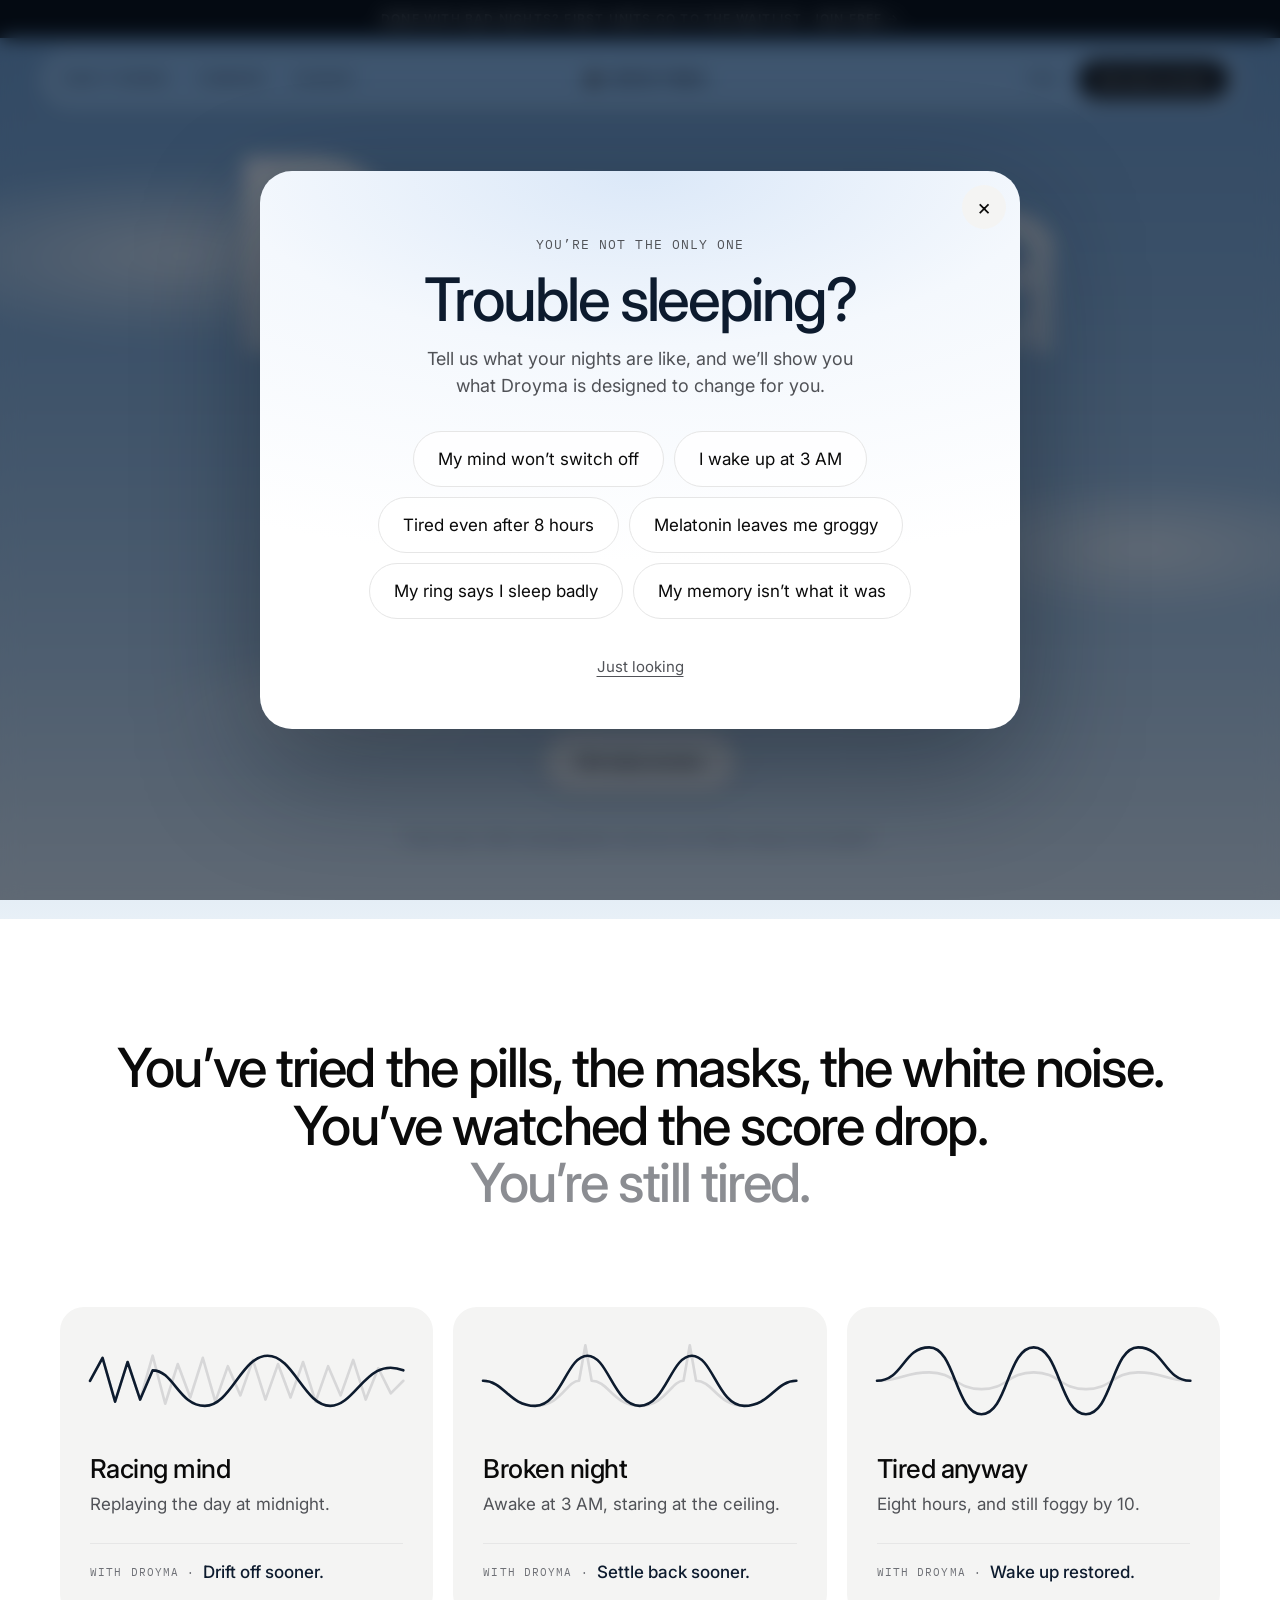
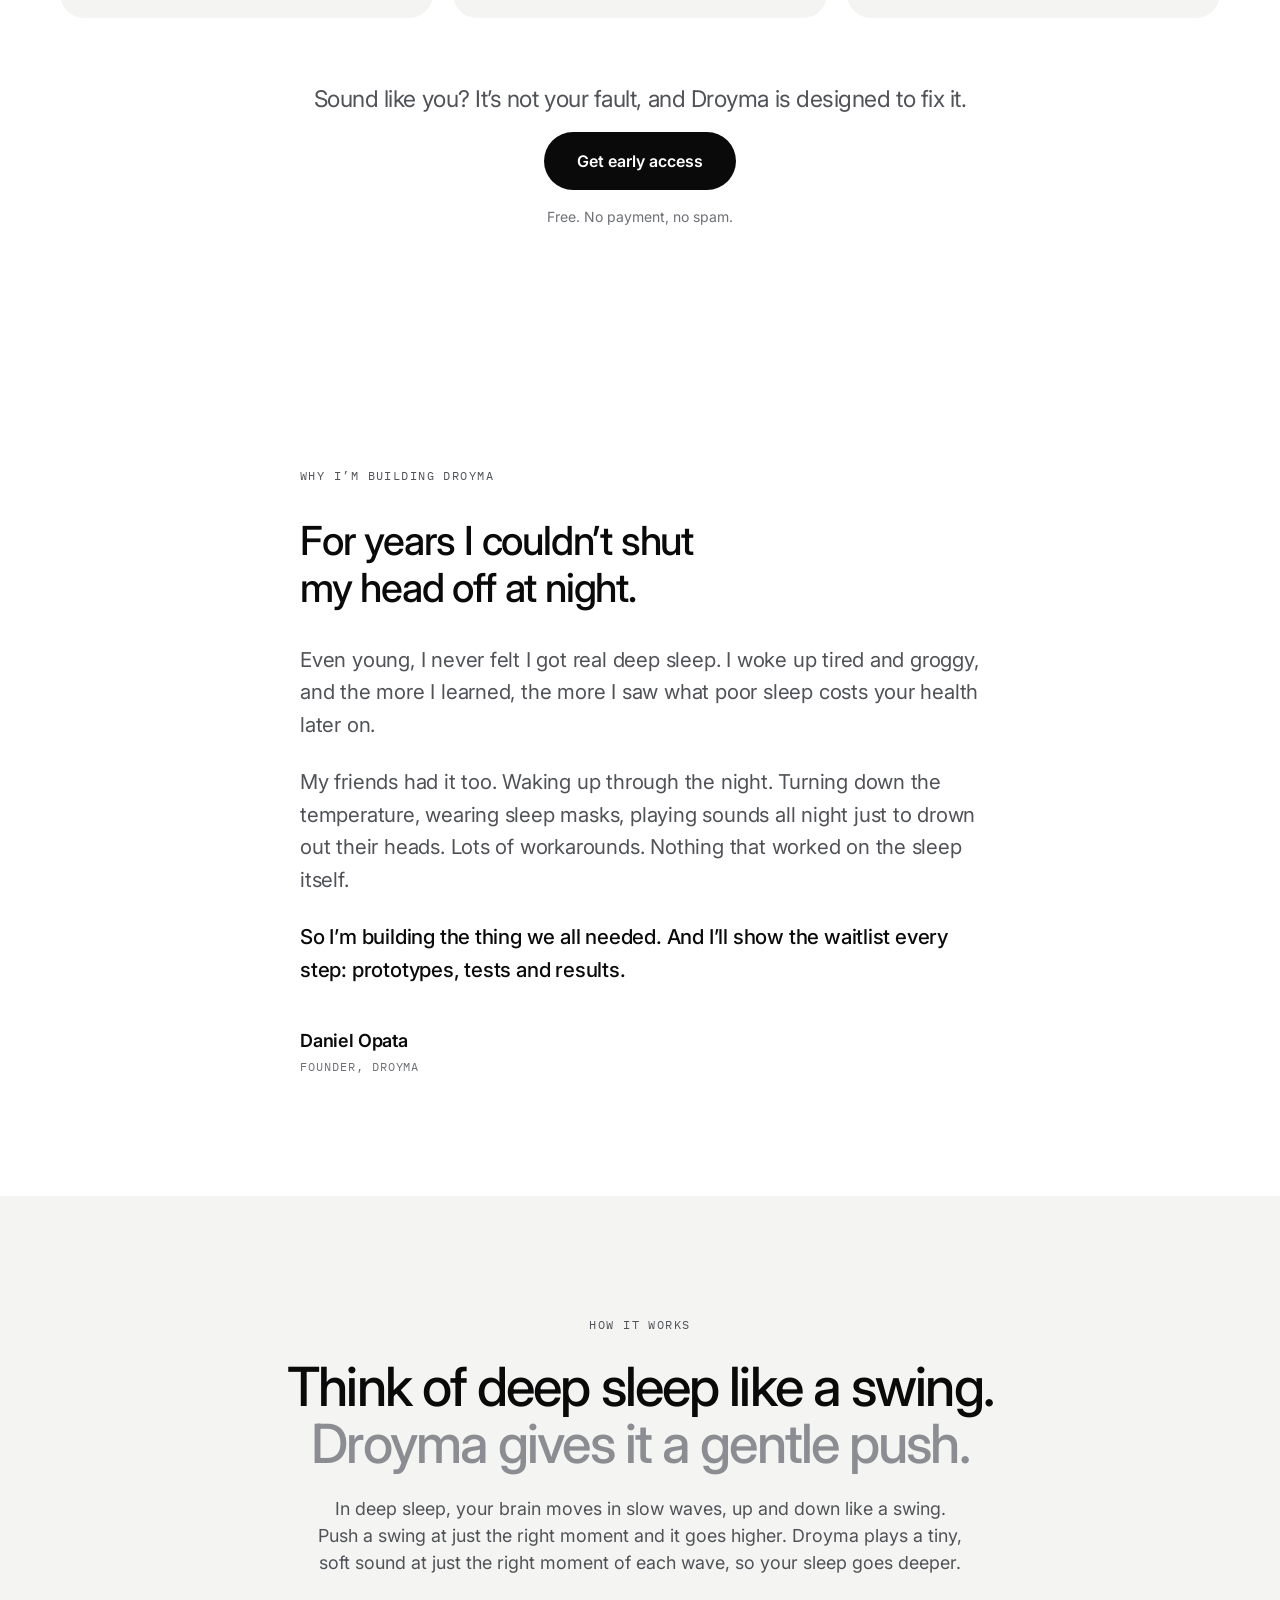
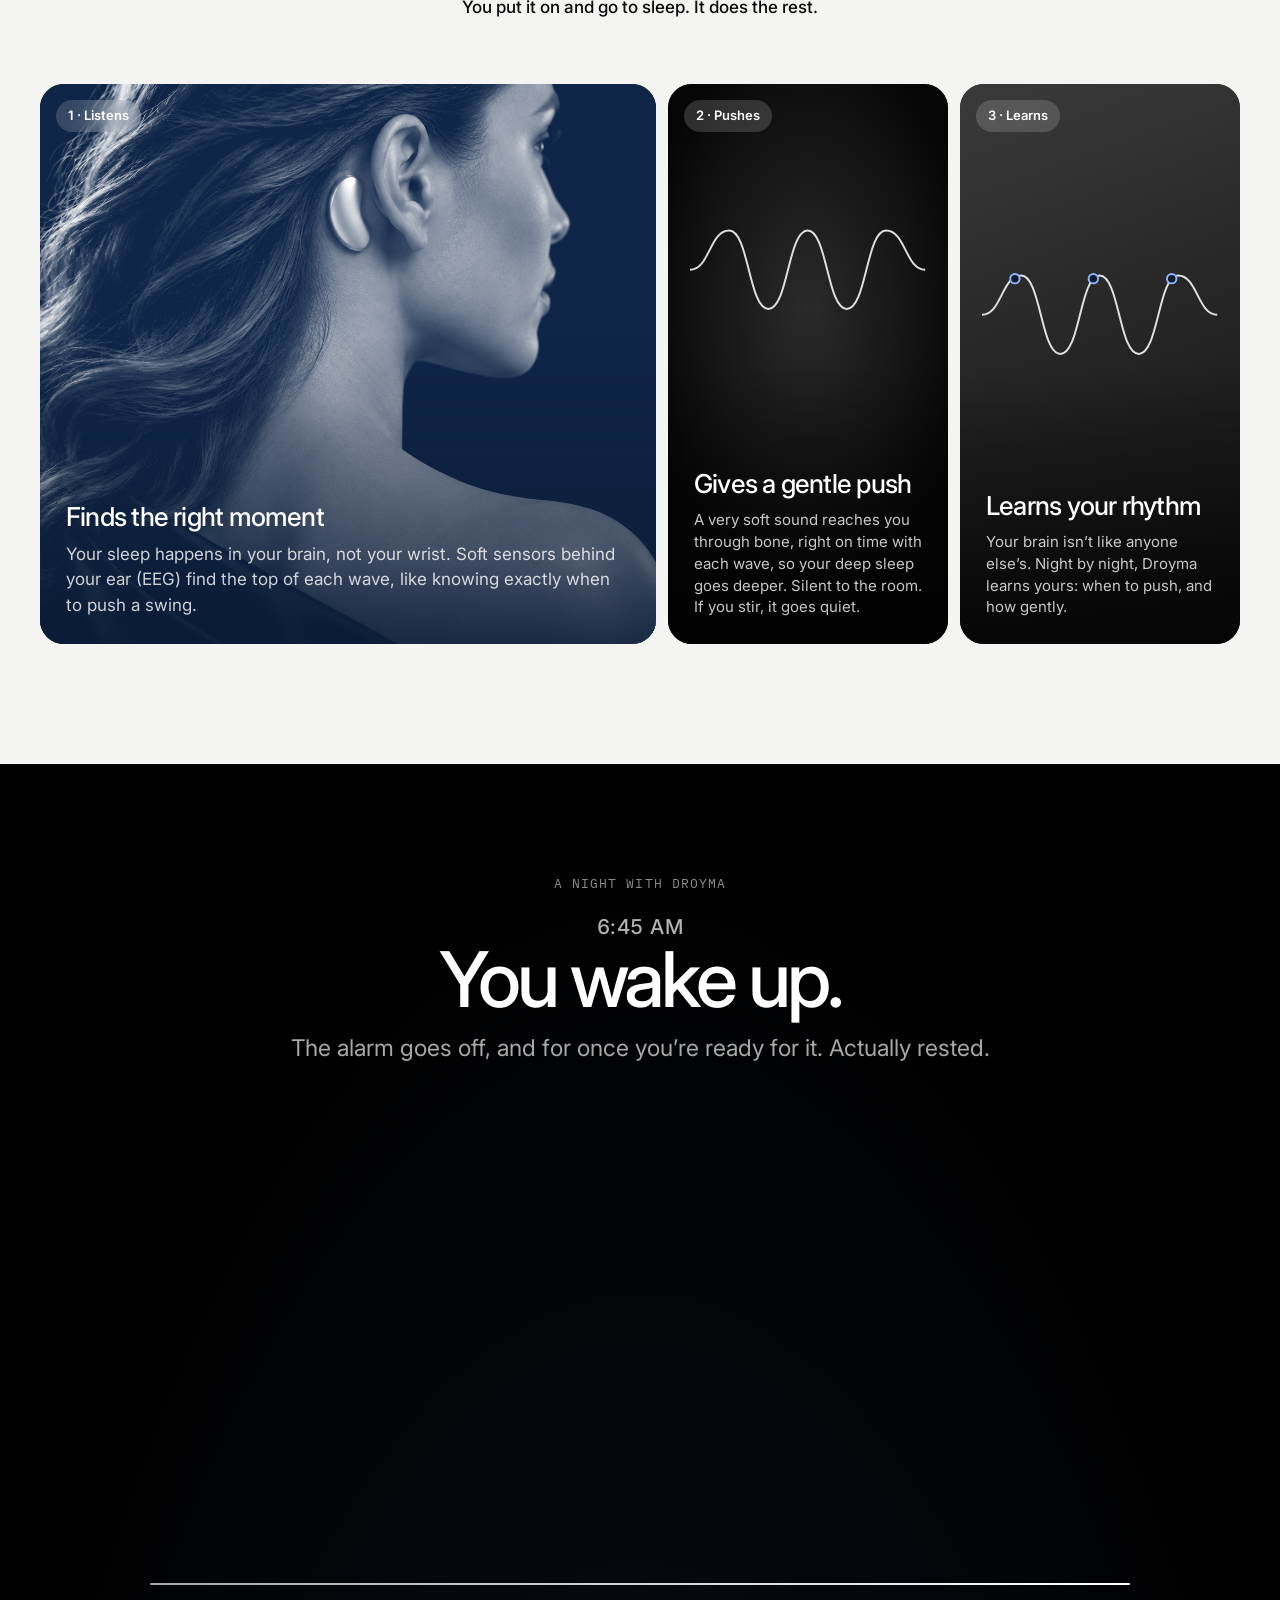
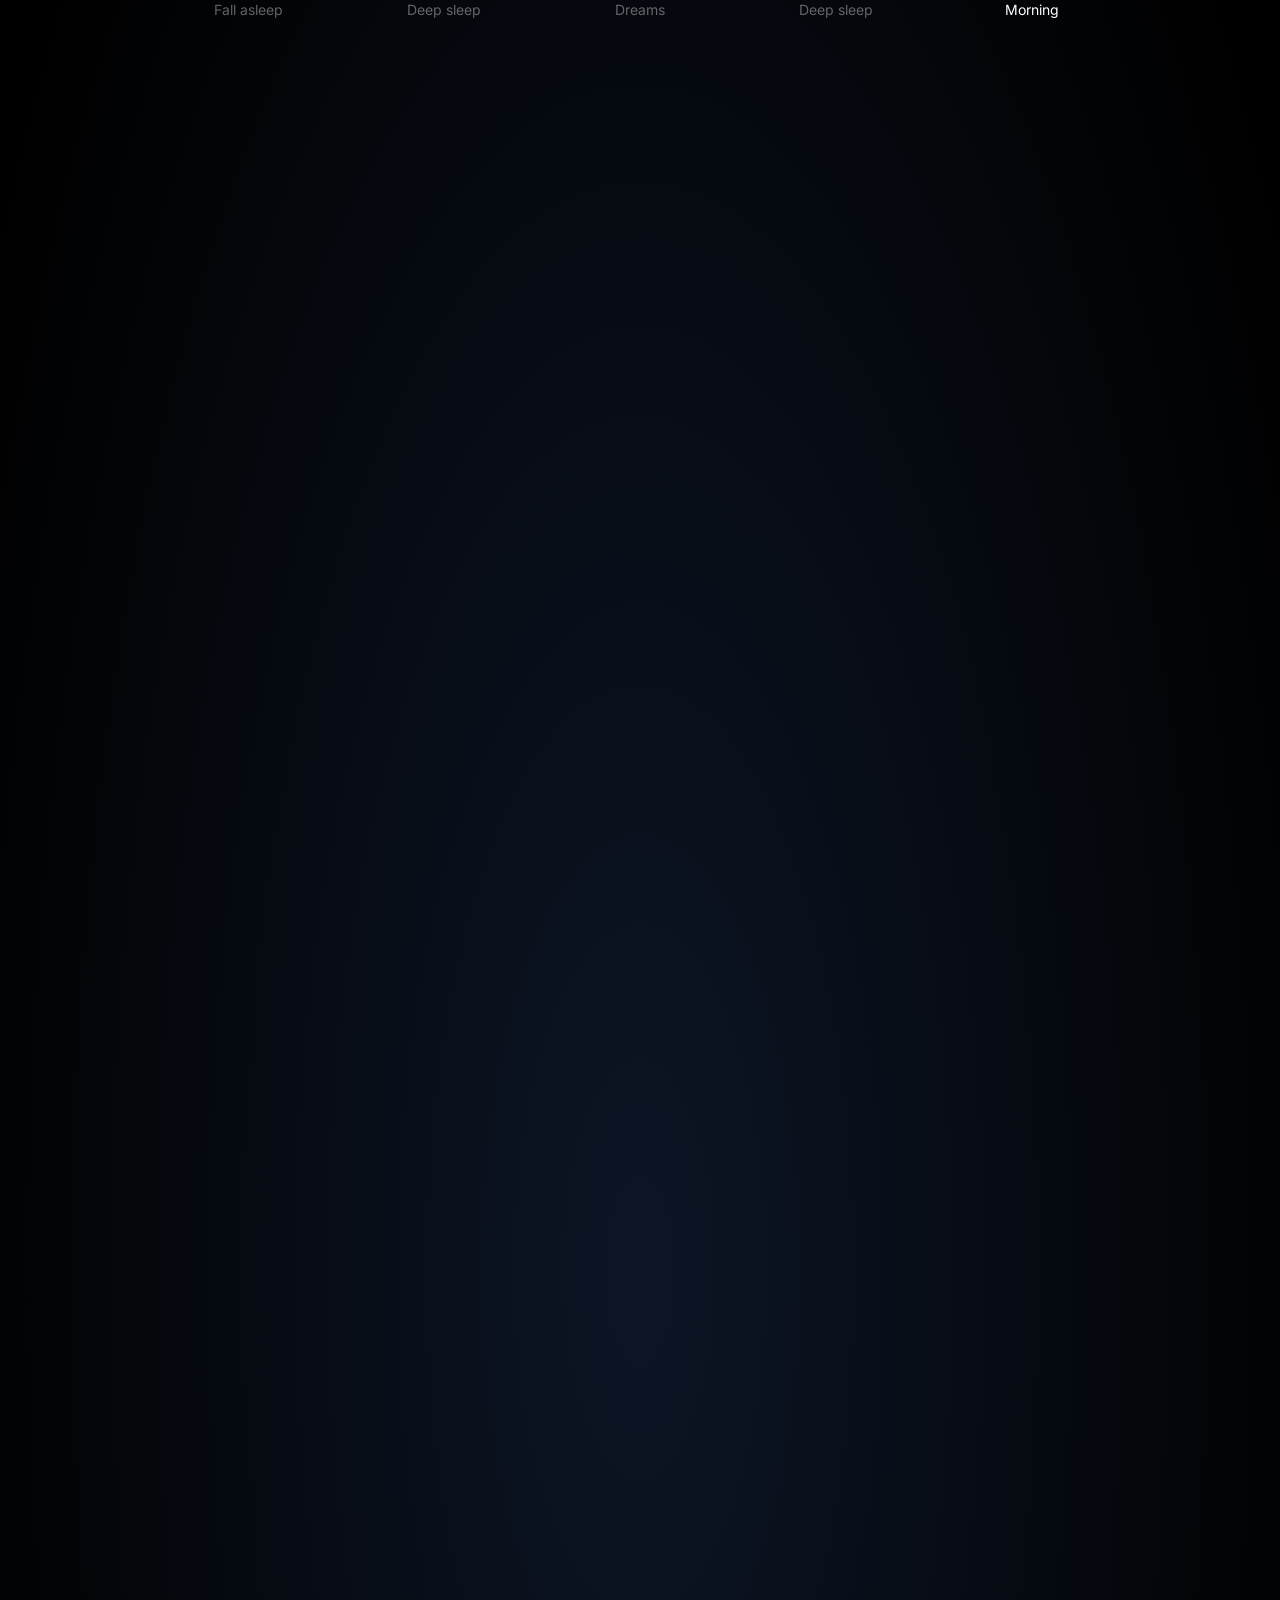
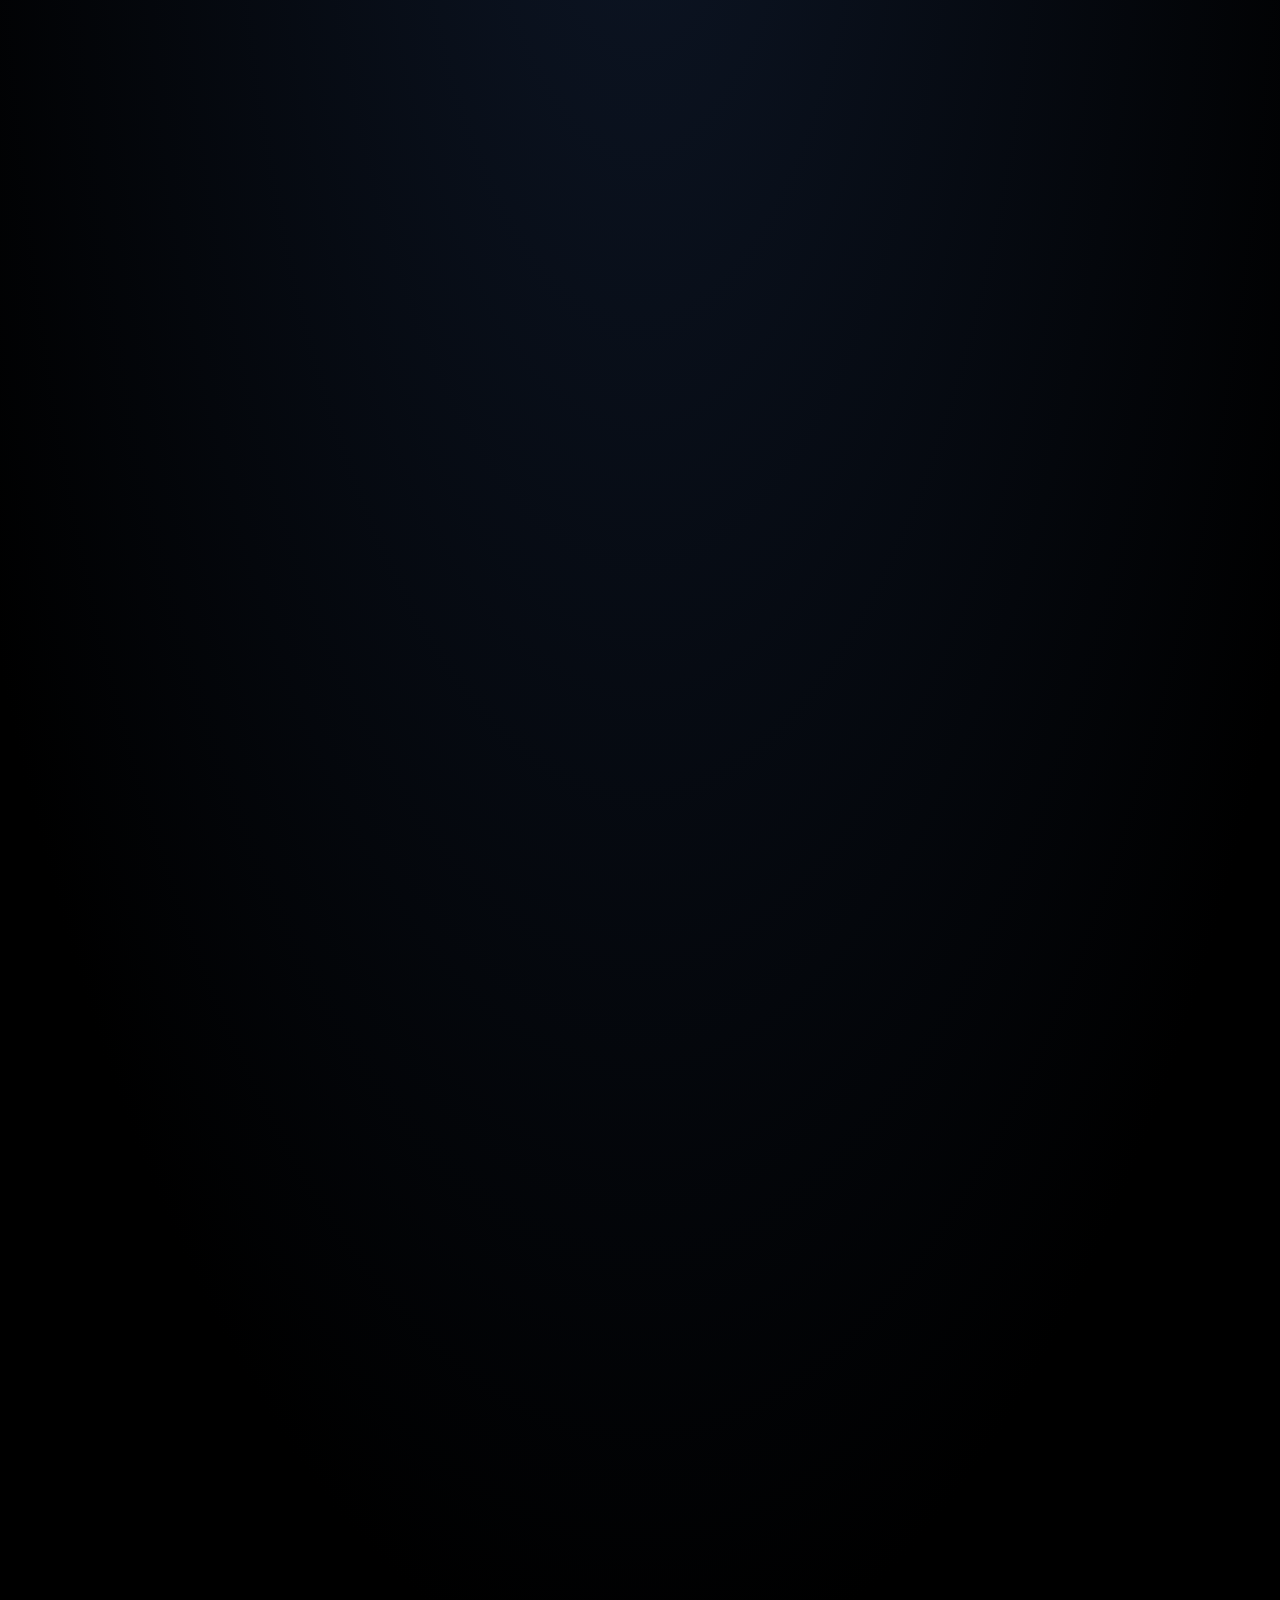
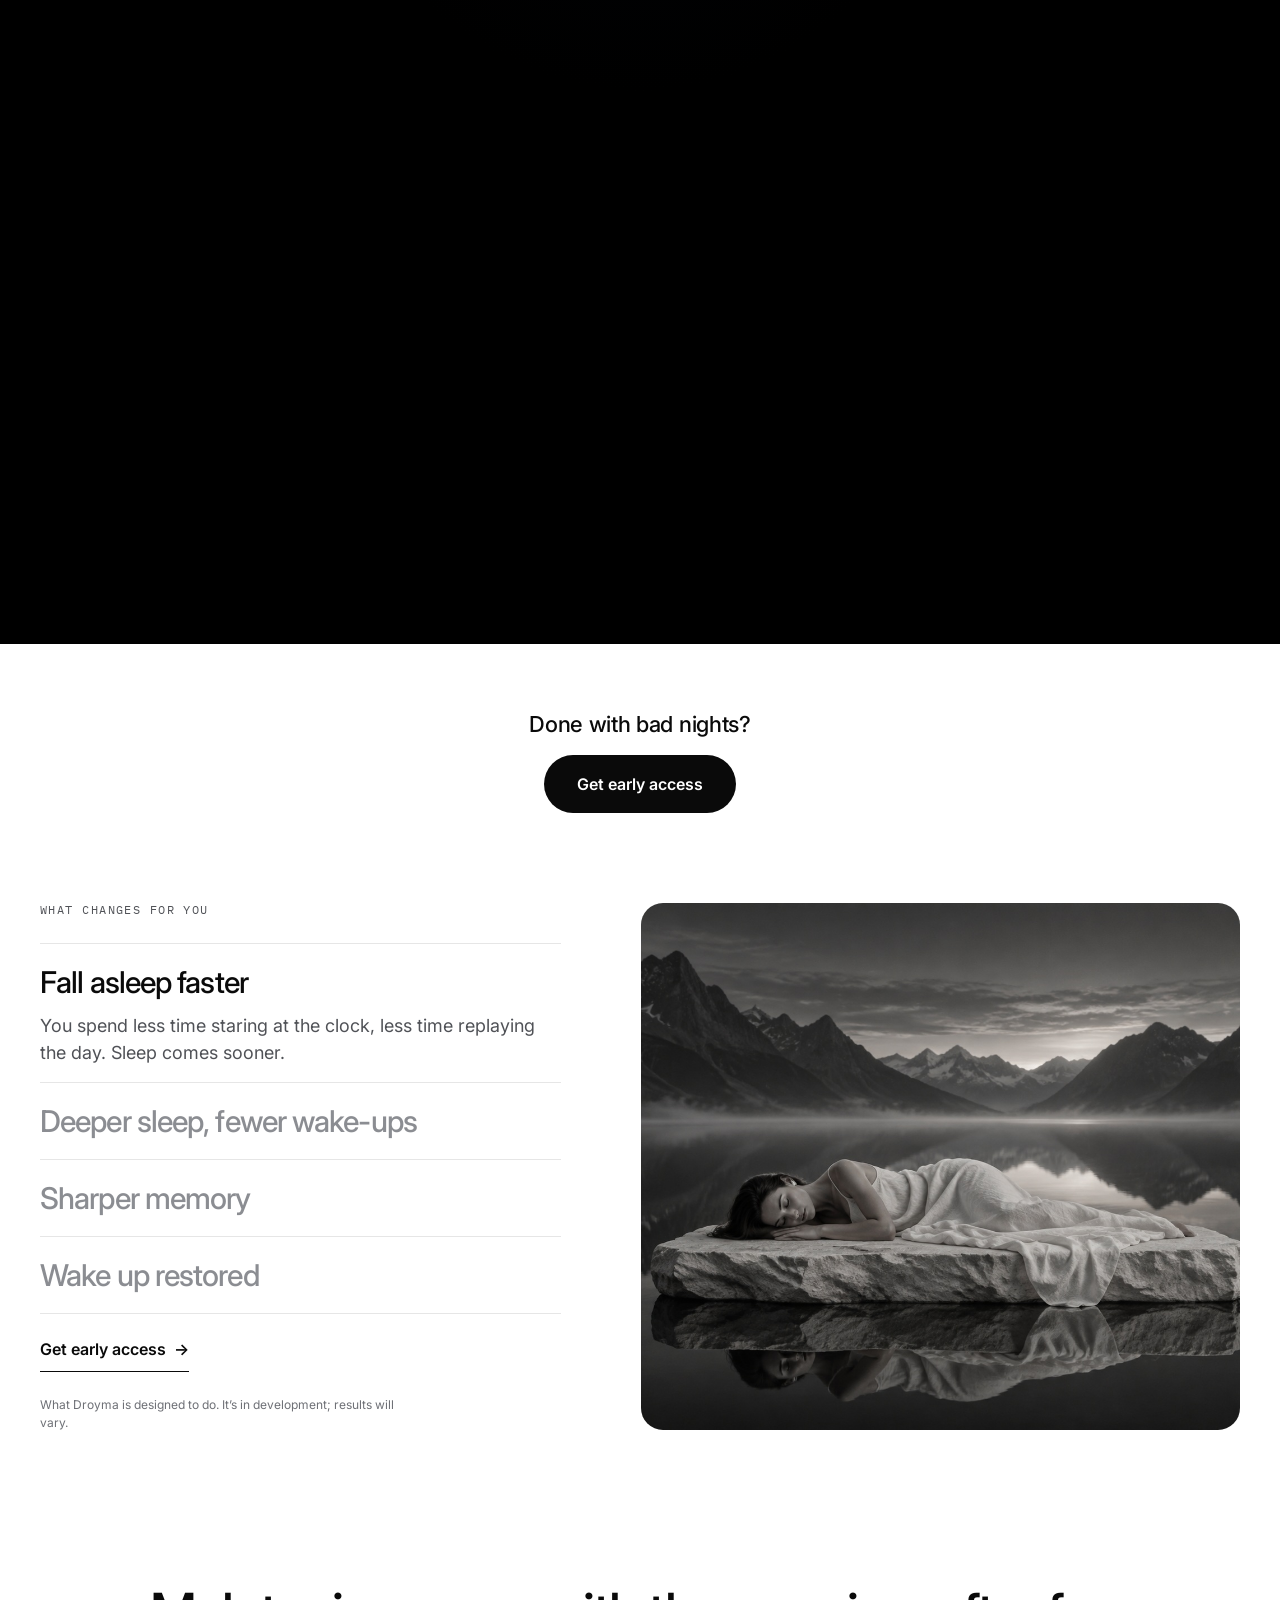
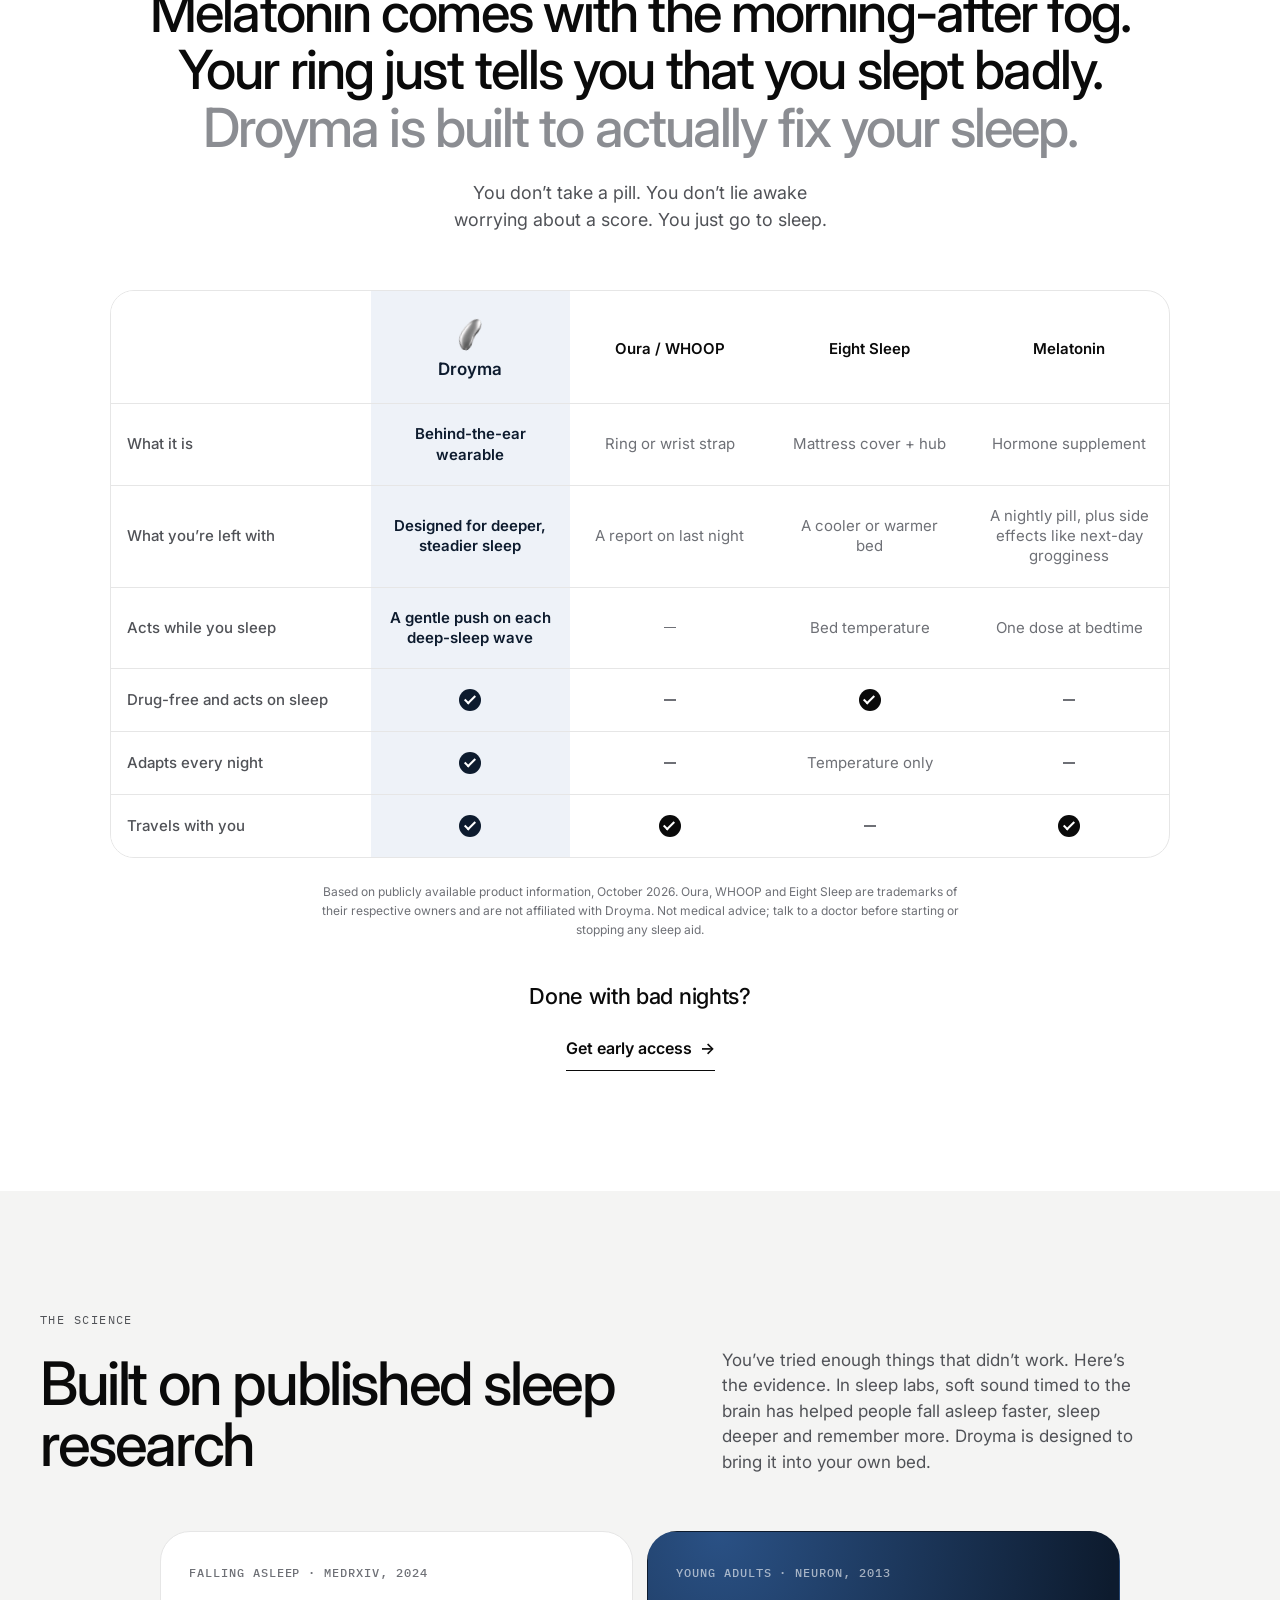
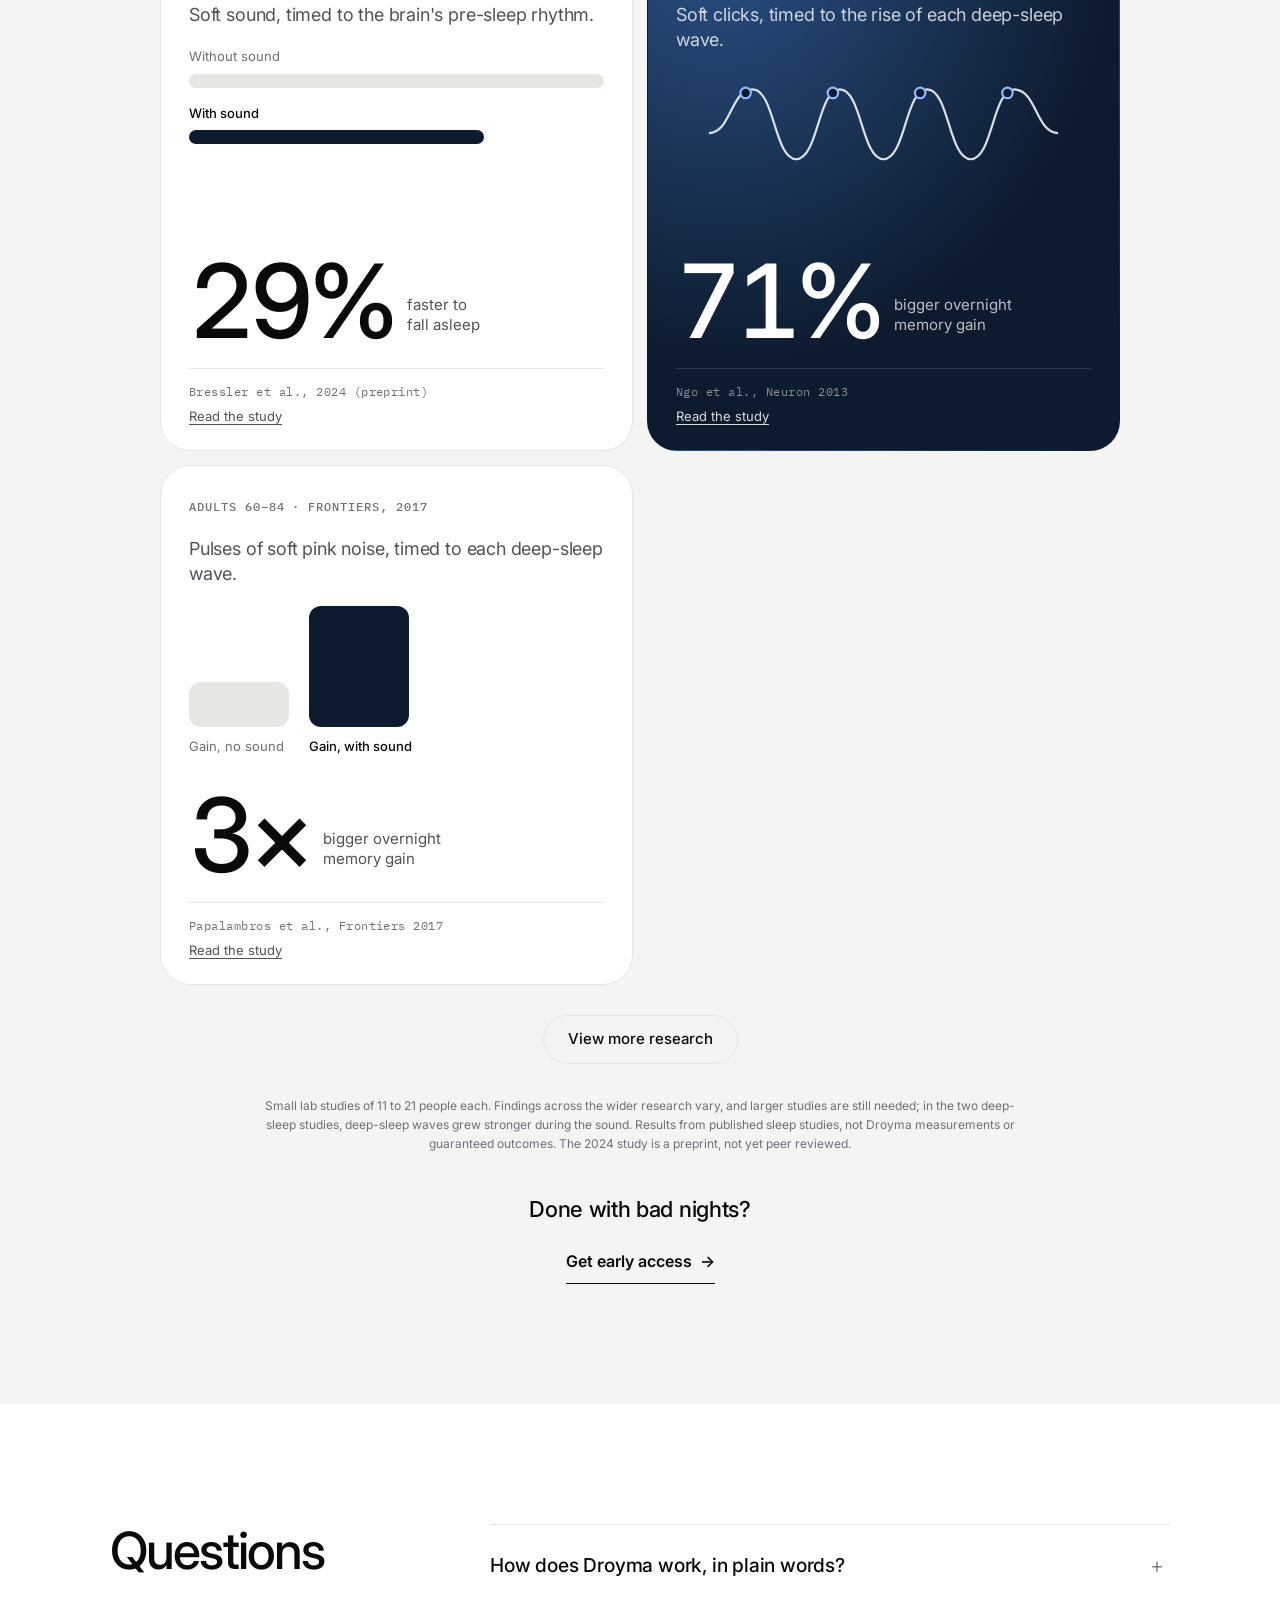
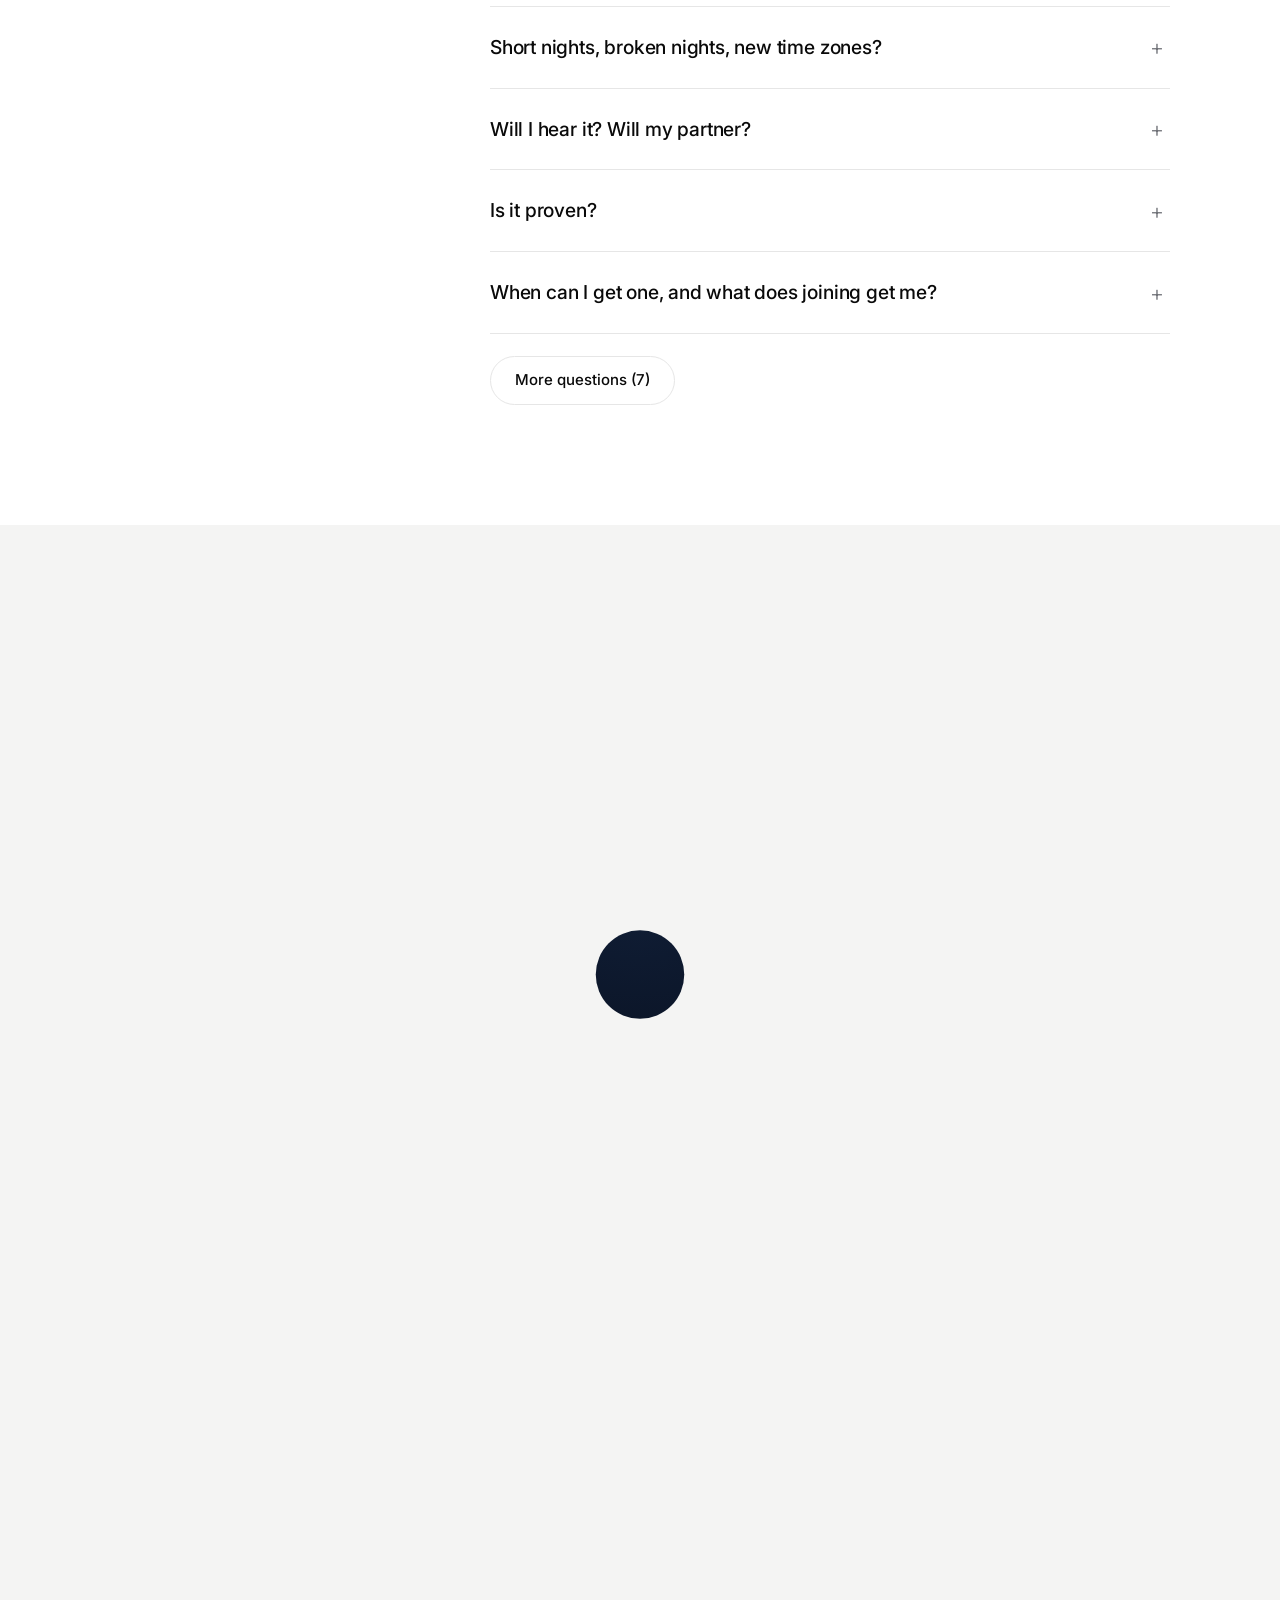
==== commit 5d63c53e: "Problem section: drop inline picker (pop-up handles it) Co-Authored-By: Claude Opus 5.5 (1M context)" ====
--- a/index.html
+++ b/index.html
@@ -15,7 +15,7 @@
 <link rel="preconnect" href="https://fonts.googleapis.com"/>
 <link rel="preconnect" href="https://fonts.gstatic.com" crossorigin/>
 <link href="https://fonts.googleapis.com/css2?family=Inter:wght@300;400;500;600;700&family=IBM+Plex+Mono:wght@400;500&display=swap" rel="stylesheet"/>
-<link rel="stylesheet" href="site.css?v=36"/>
+<link rel="stylesheet" href="site.css?v=37"/>
 </head>
 <body>
 <div class="opening" id="opening" aria-hidden="true">
@@ -59,10 +59,6 @@
   <section class="section white prob" id="problem">
     <div class="center intro">
       <h2 class="h2">You&rsquo;ve tried the pills, the masks, the white noise.<br>You&rsquo;ve watched the score drop.<br><span class="muted">You&rsquo;re still tired.</span></h2>
-    </div>
-    <div class="pick" id="pick">
-      <p class="pick-q">Which one sounds like your nights?</p>
-      <div class="pick-chips" role="group" aria-label="Which one sounds like your nights?"><button type="button" data-p="mind">My mind won&rsquo;t switch off</button><button type="button" data-p="wake">I wake up at 3 AM</button><button type="button" data-p="tired">Tired even after 8 hours</button><button type="button" data-p="groggy">Melatonin leaves me groggy</button><button type="button" data-p="ring">My ring says I sleep badly</button><button type="button" data-p="memory">My memory isn&rsquo;t what it was</button></div>
     </div>
     <p class="pb-you" id="pbYou" aria-live="polite" hidden></p>
     <div class="pb-grid">
@@ -353,7 +349,7 @@
   </div>
 </footer>
 
-<script src="site.js?v=36"></script>
+<script src="site.js?v=37"></script>
 <div class="wl" id="wl" role="dialog" aria-modal="true" aria-labelledby="wlTitle" hidden>
   <div class="wl-back" data-wl-close></div>
   <form class="wl-card" id="wlForm" novalidate>
@@ -446,7 +442,7 @@
   </div>
 </div>
 
-<script src="waitlist.js?v=36"></script>
-<script src="personal.js?v=36"></script>
+<script src="waitlist.js?v=37"></script>
+<script src="personal.js?v=37"></script>
 </body>
 </html>
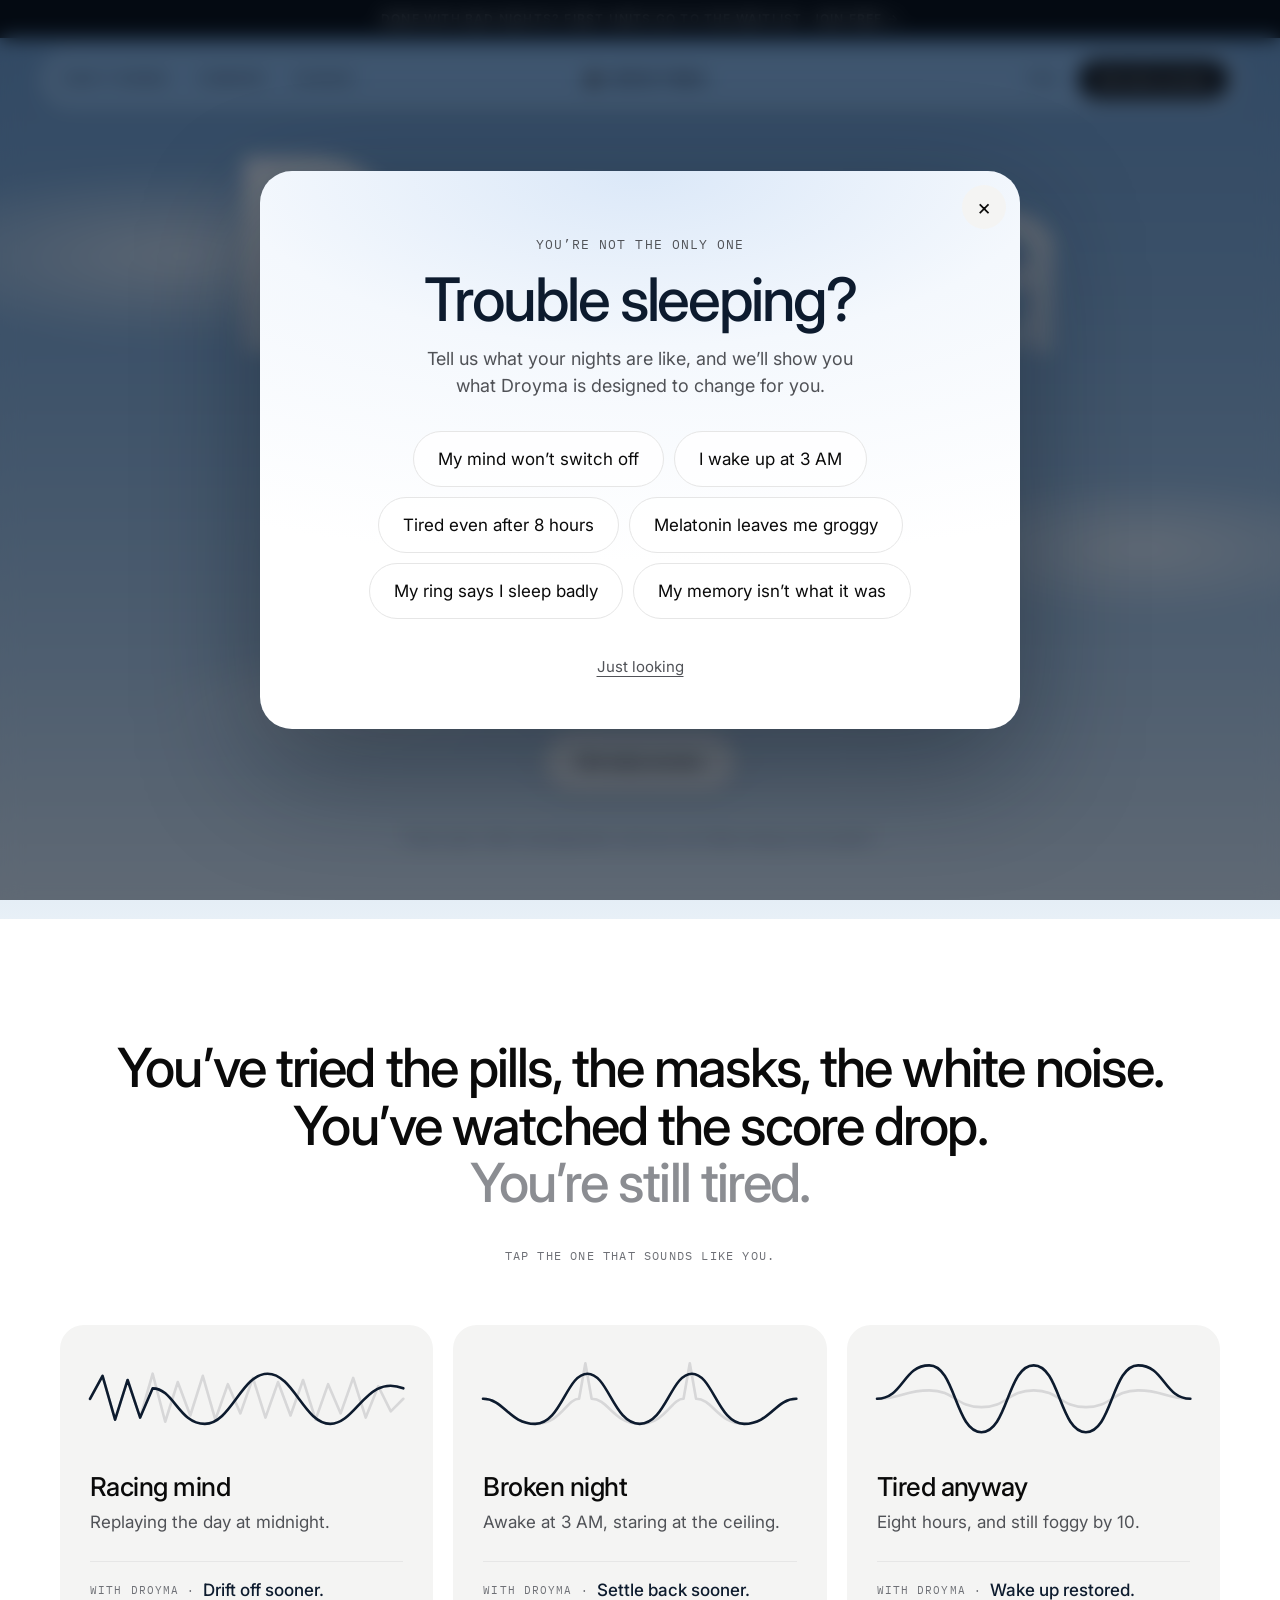
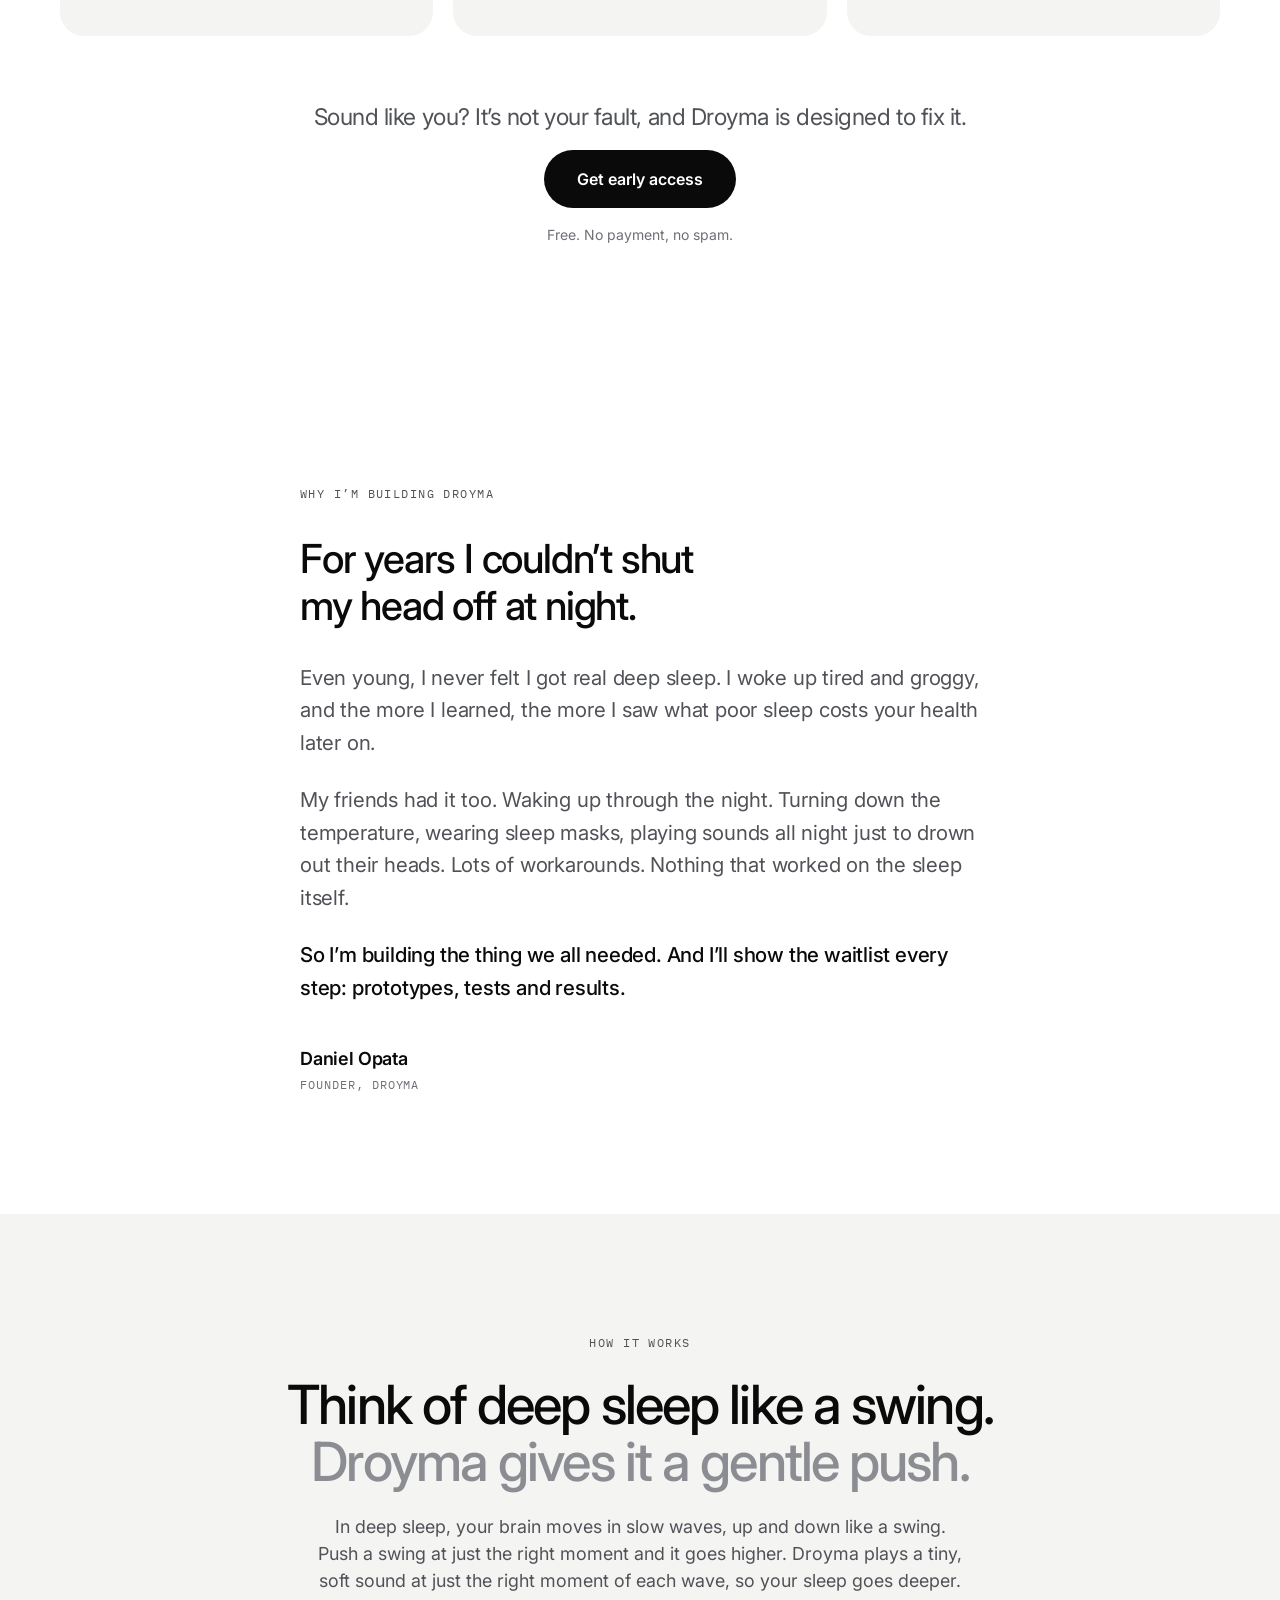
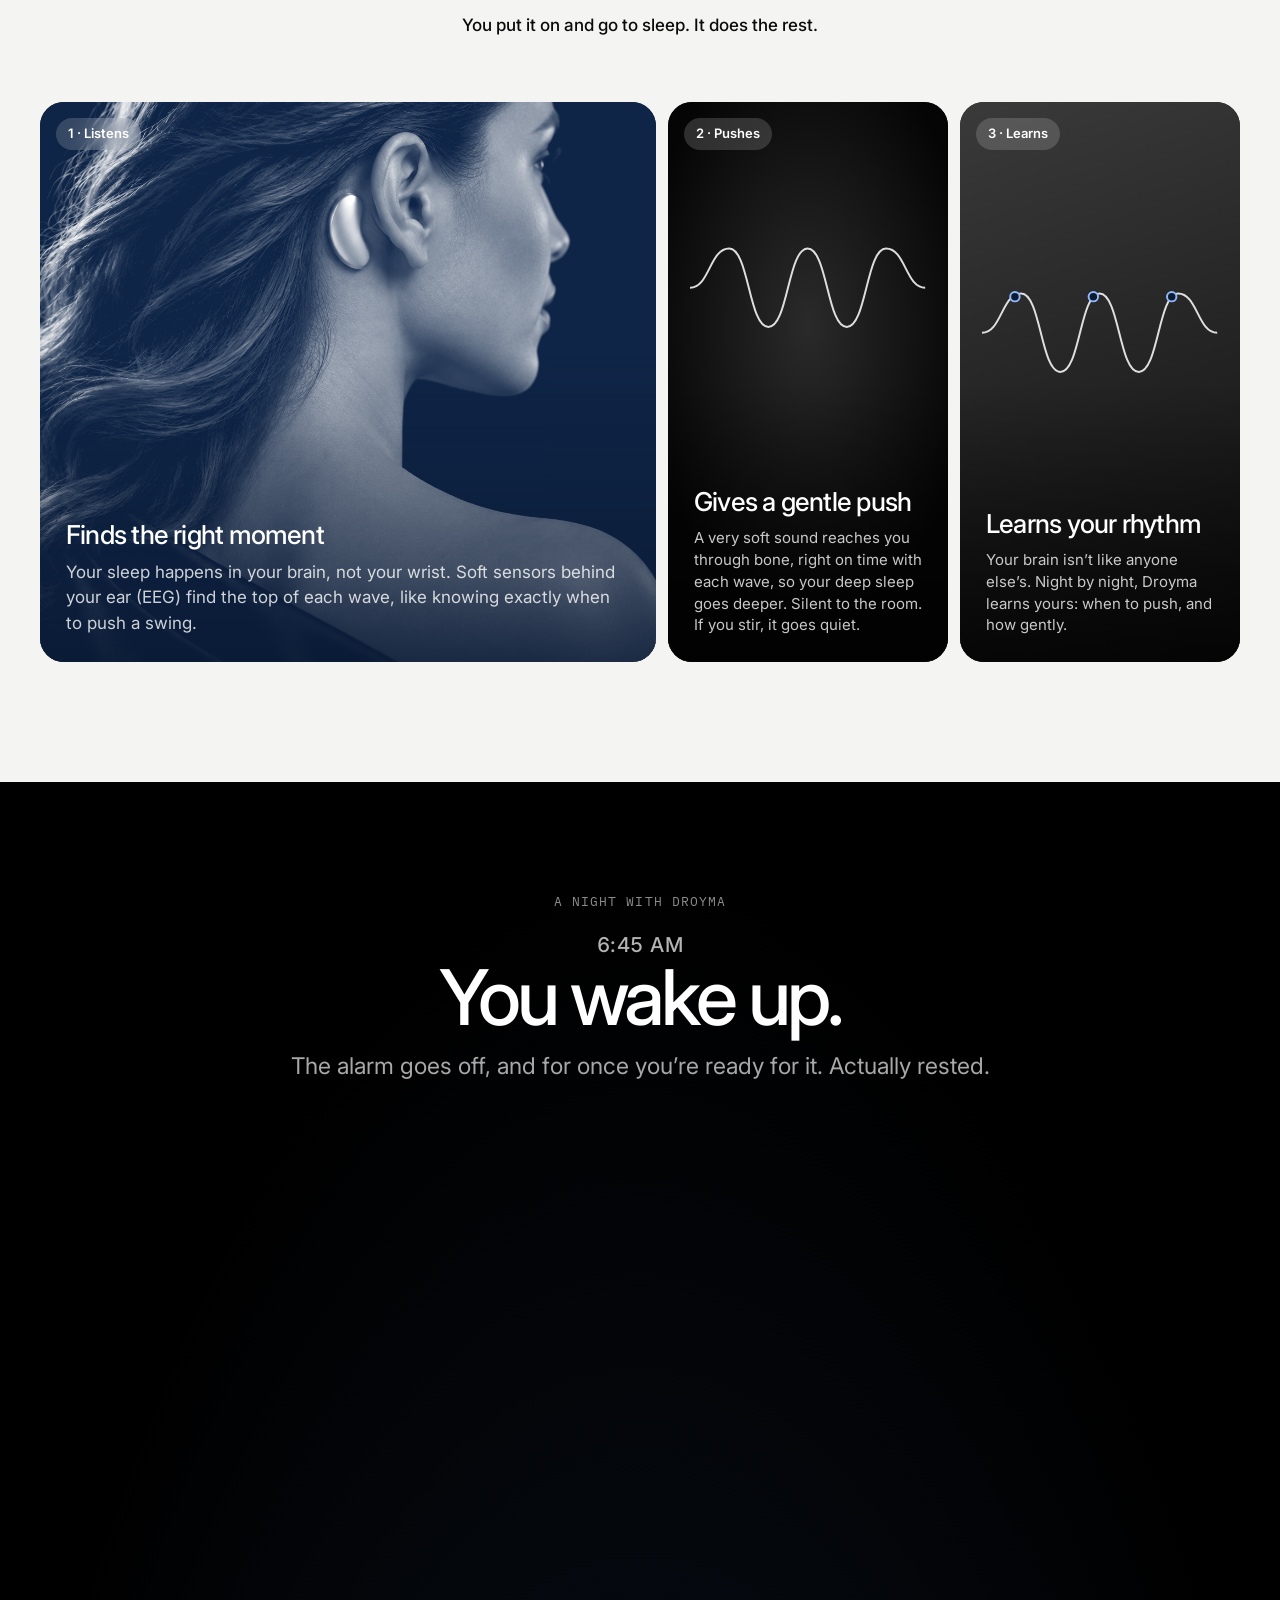
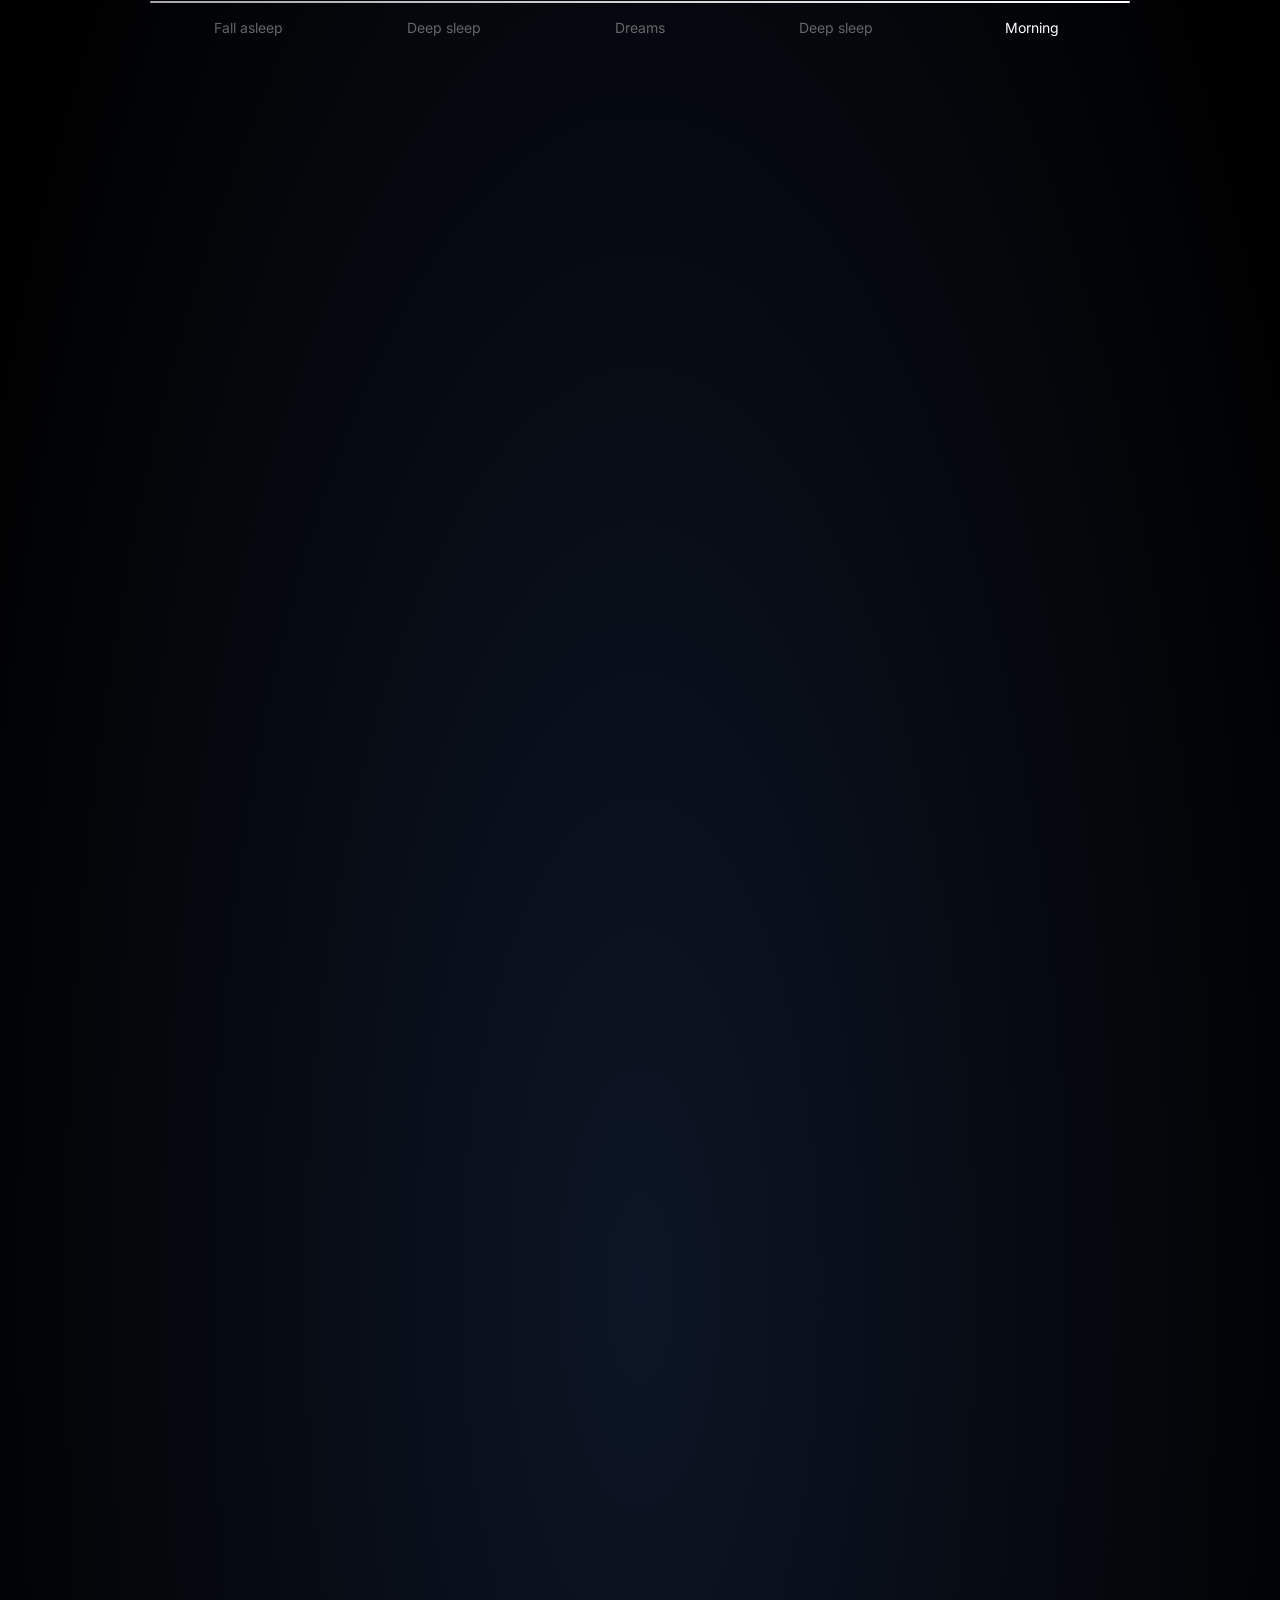
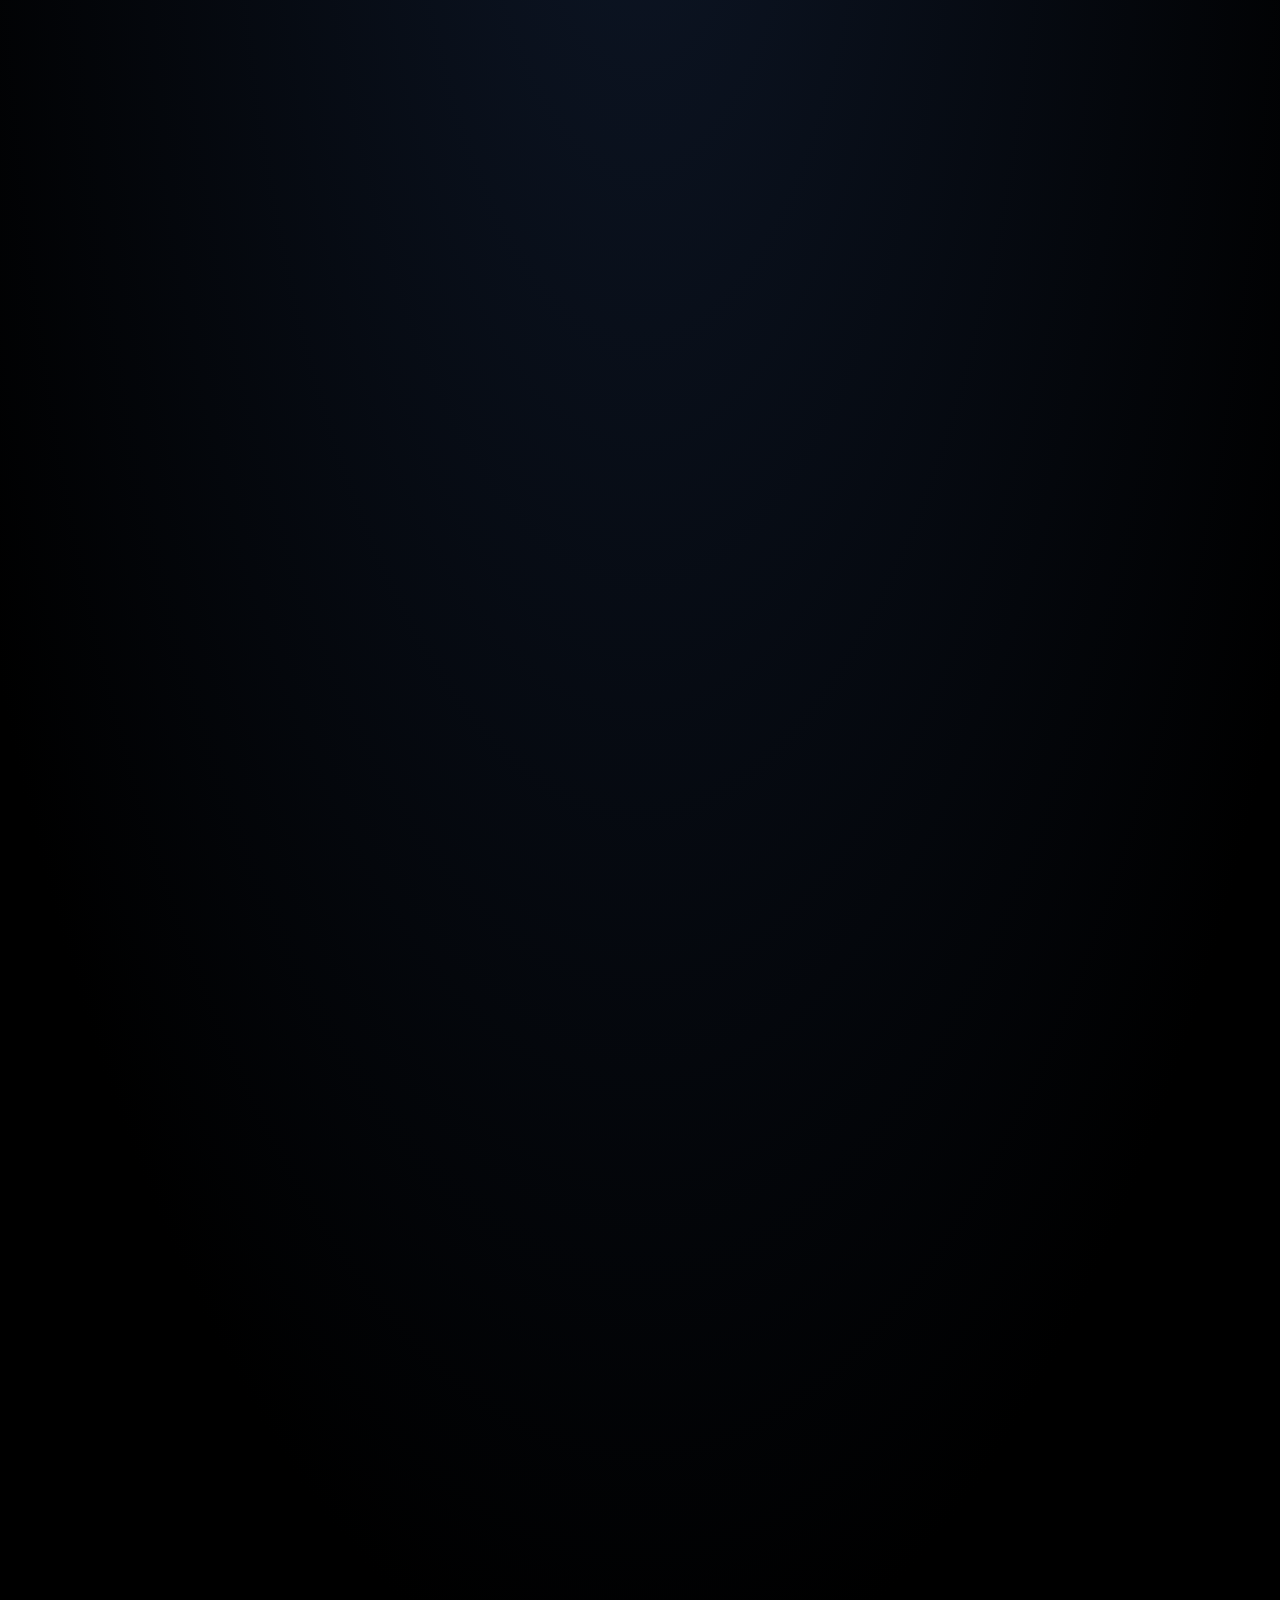
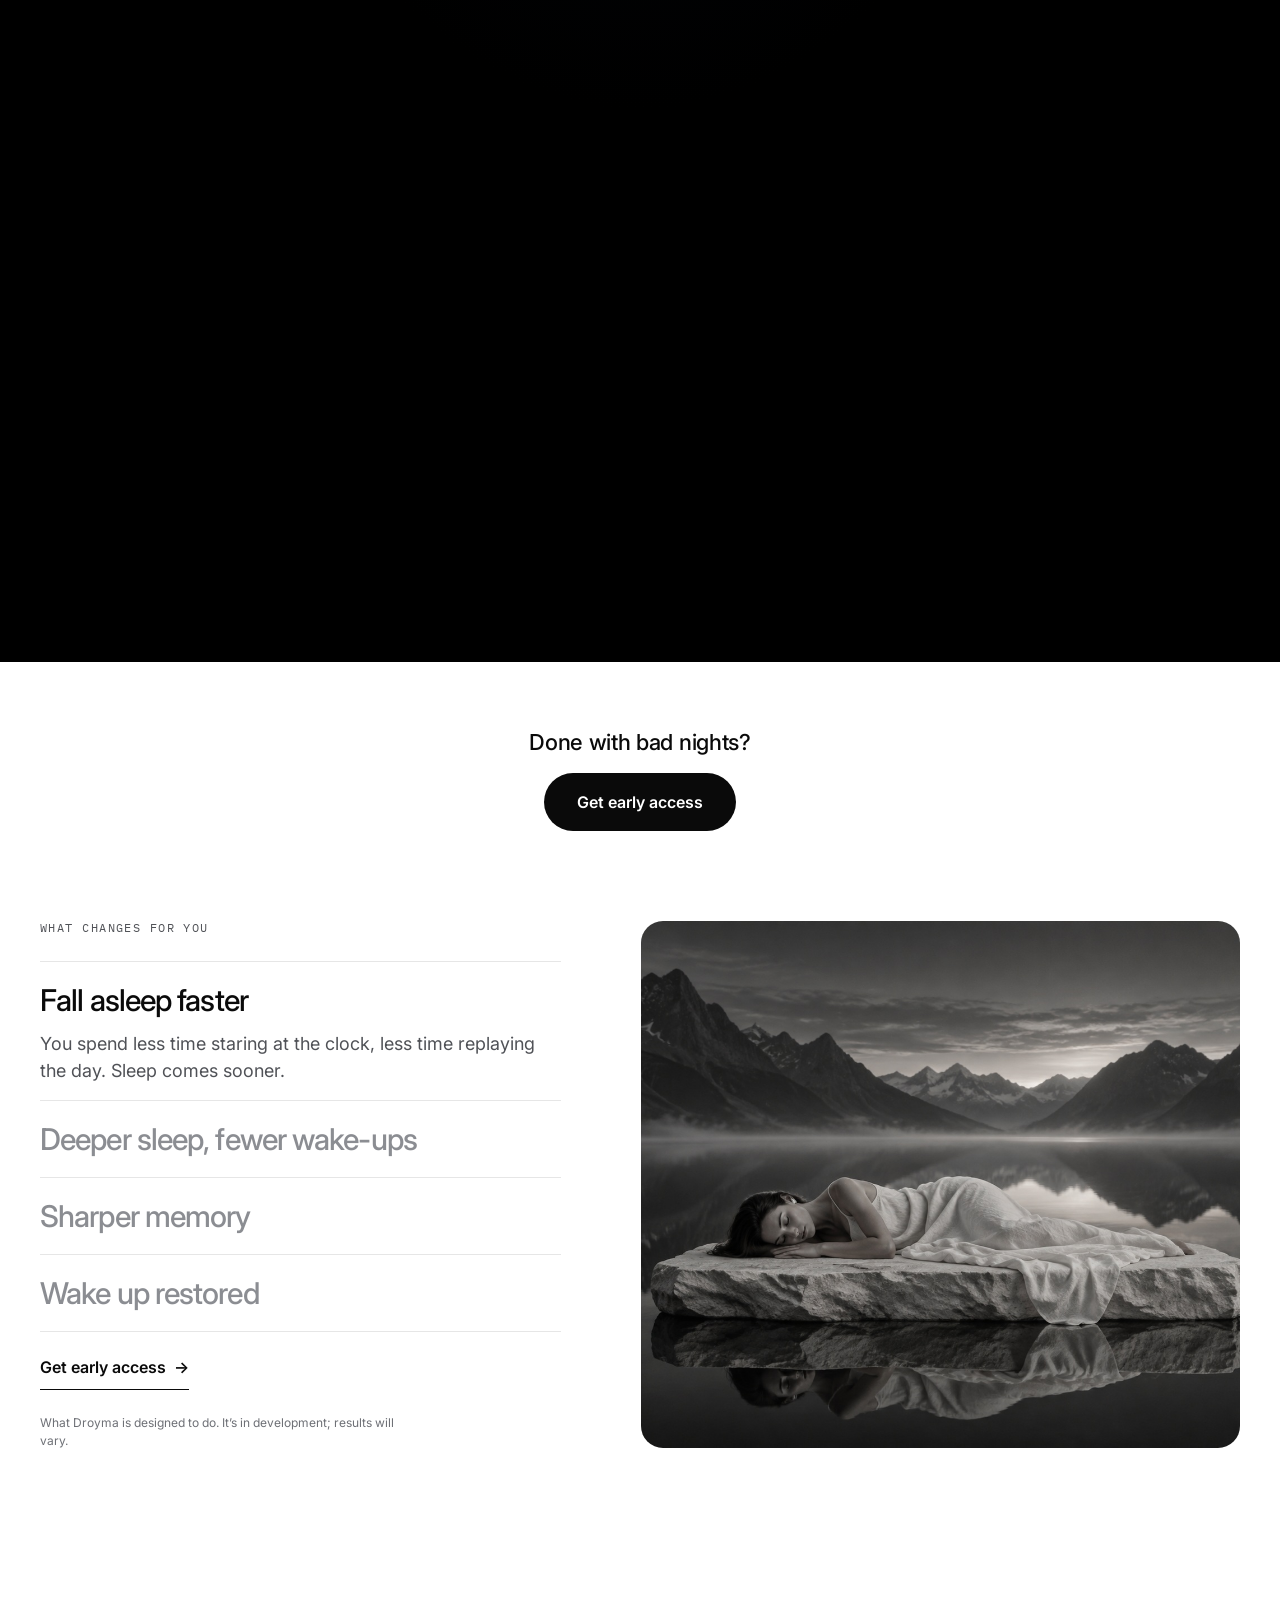
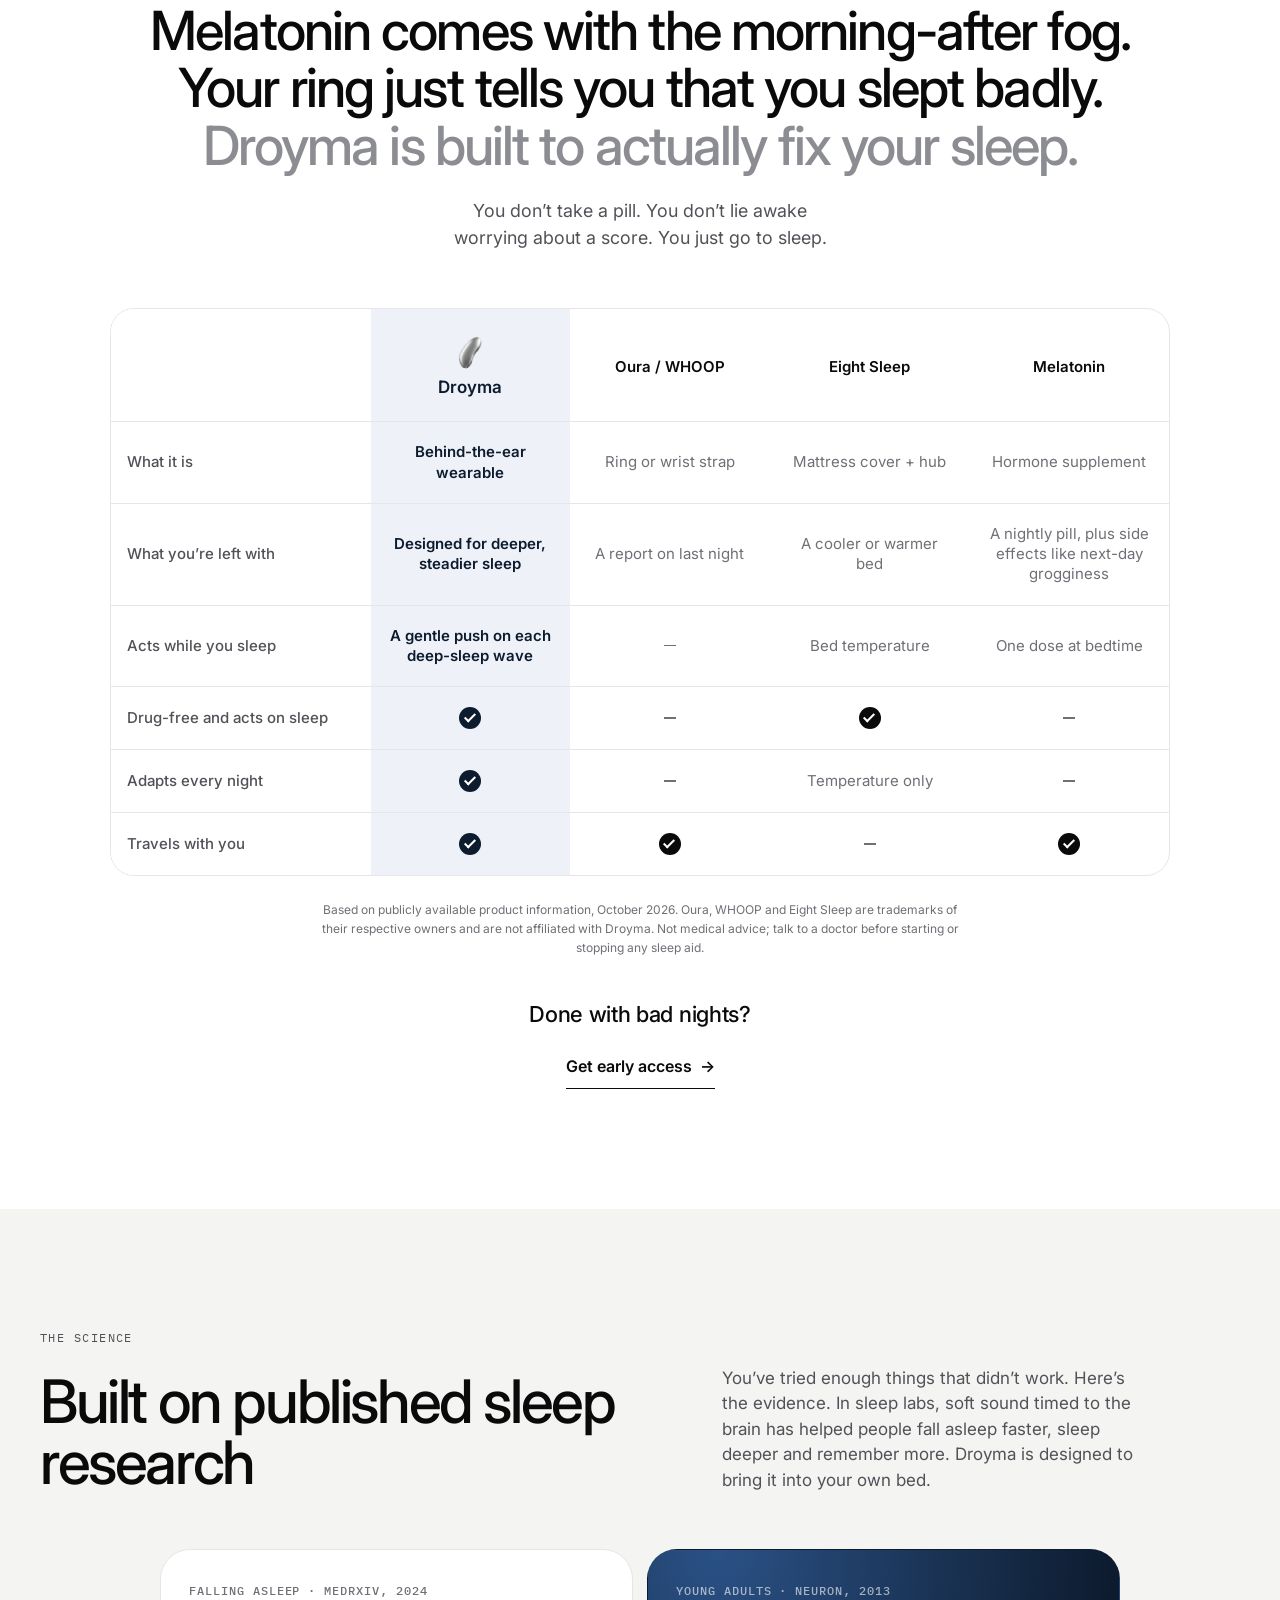
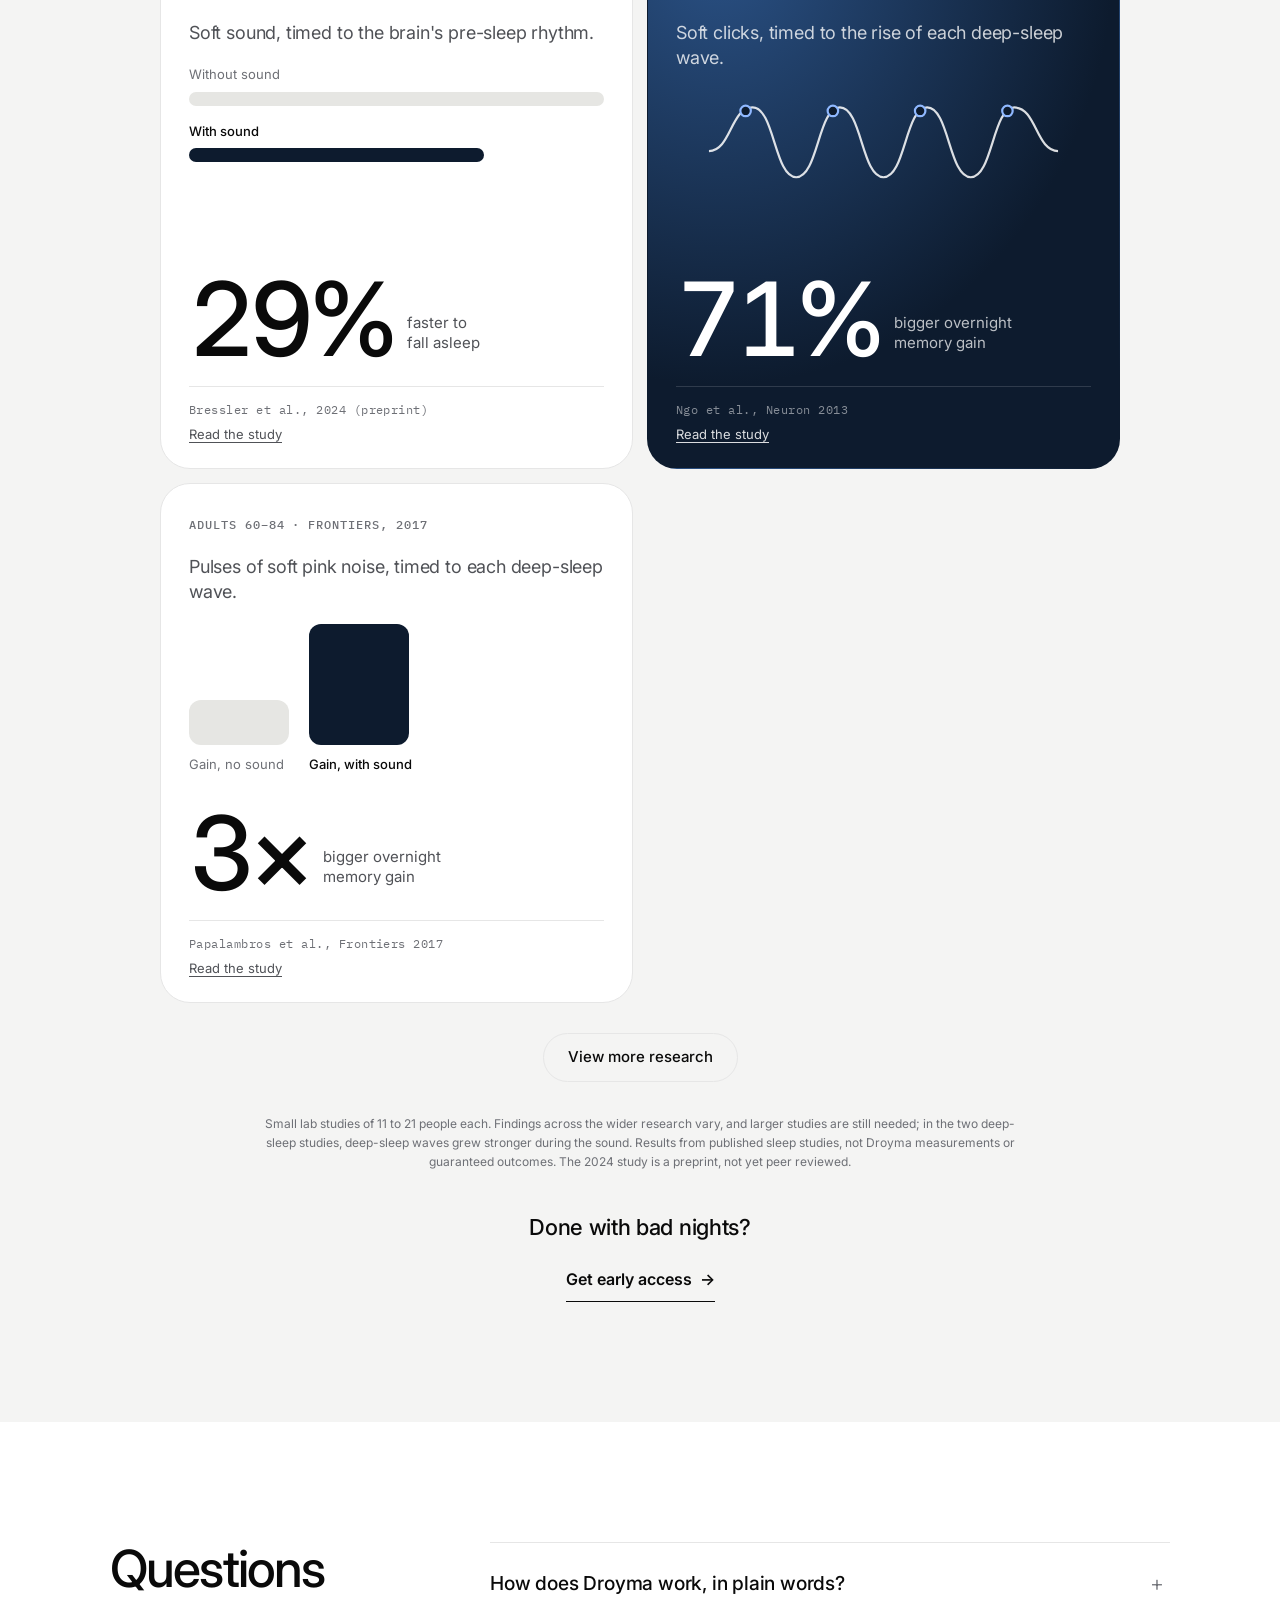
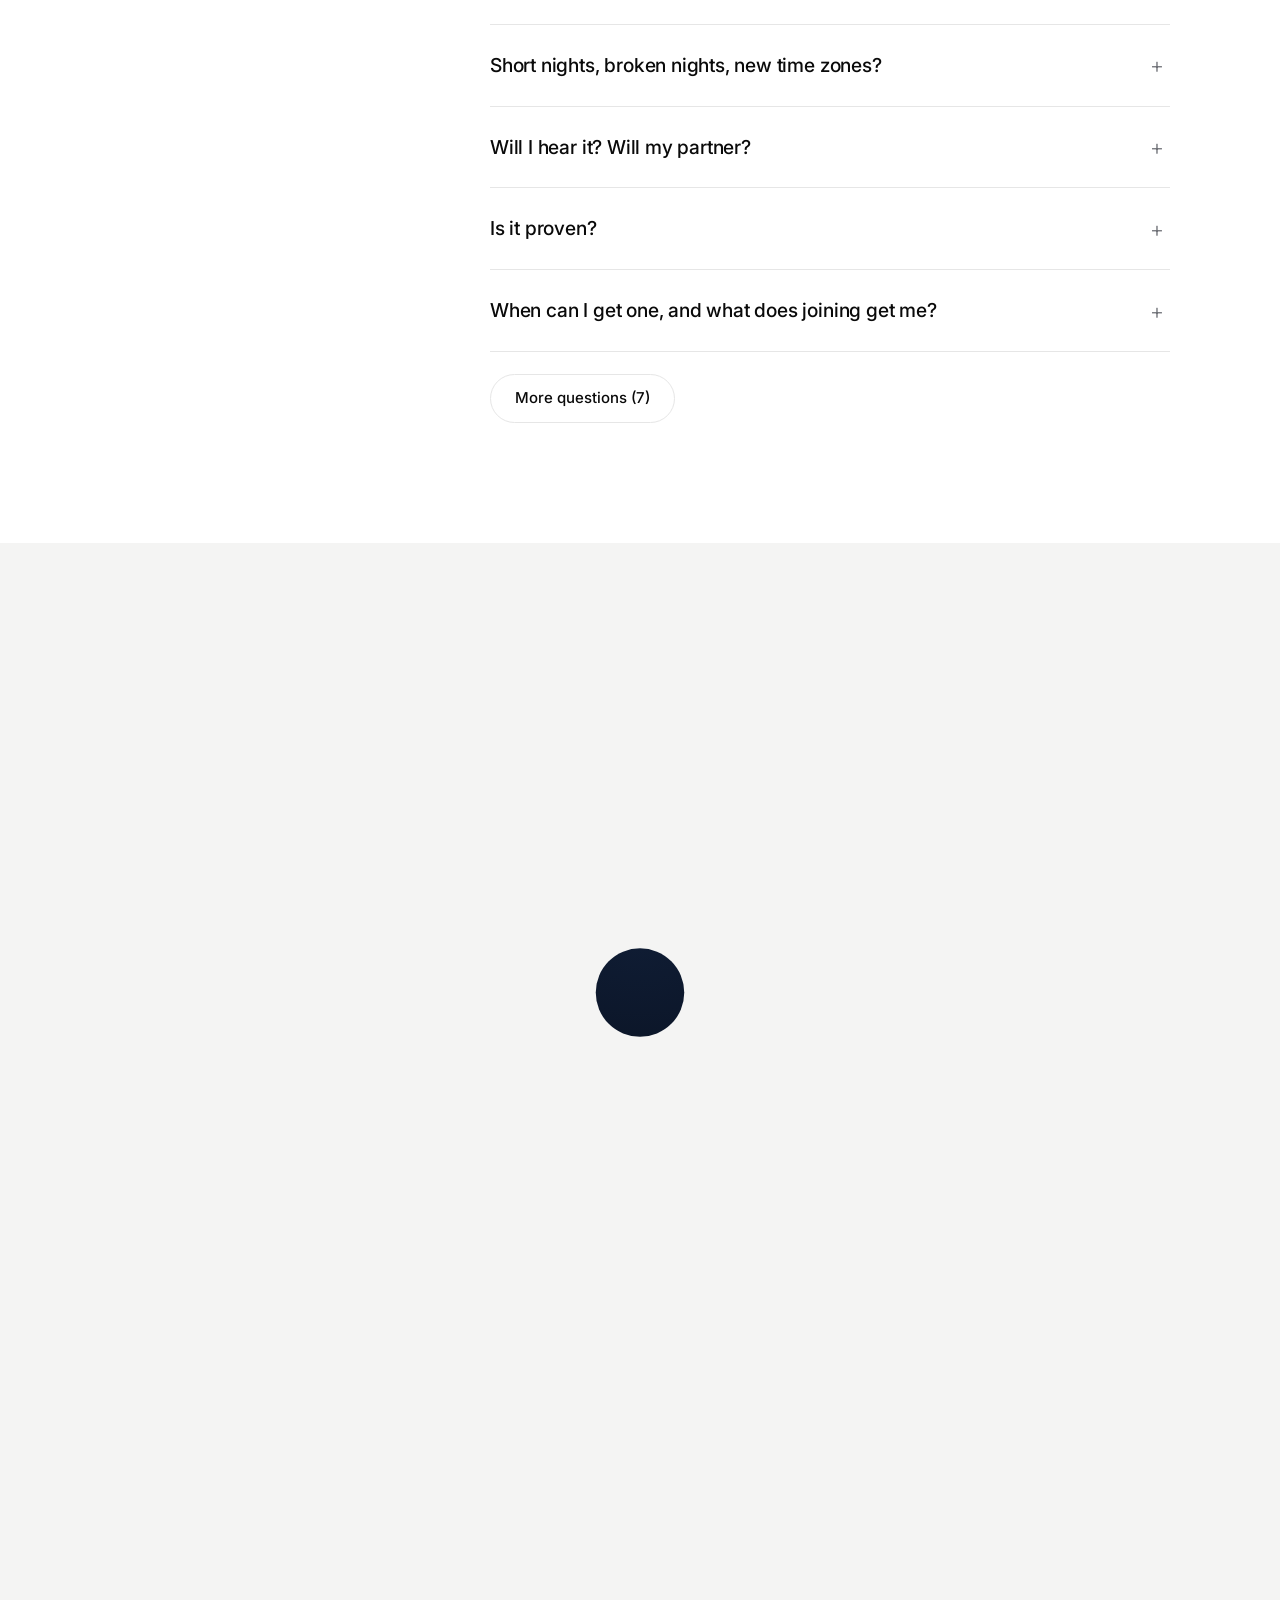
==== commit 04016f5a: "Problem cards are clickable pickers Co-Authored-By: Claude Opus 5.5 (1M context) <noreply@anthropic." ====
--- a/index.html
+++ b/index.html
@@ -15,7 +15,7 @@
 <link rel="preconnect" href="https://fonts.googleapis.com"/>
 <link rel="preconnect" href="https://fonts.gstatic.com" crossorigin/>
 <link href="https://fonts.googleapis.com/css2?family=Inter:wght@300;400;500;600;700&family=IBM+Plex+Mono:wght@400;500&display=swap" rel="stylesheet"/>
-<link rel="stylesheet" href="site.css?v=37"/>
+<link rel="stylesheet" href="site.css?v=38"/>
 </head>
 <body>
 <div class="opening" id="opening" aria-hidden="true">
@@ -60,9 +60,10 @@
     <div class="center intro">
       <h2 class="h2">You&rsquo;ve tried the pills, the masks, the white noise.<br>You&rsquo;ve watched the score drop.<br><span class="muted">You&rsquo;re still tired.</span></h2>
     </div>
+    <p class="pb-hint" id="pbHint">Tap the one that sounds like you.</p>
     <p class="pb-you" id="pbYou" aria-live="polite" hidden></p>
     <div class="pb-grid">
-      <article class="pb">
+      <article class="pb" data-p="mind" tabindex="0" role="button" aria-pressed="false">
         <svg class="pb-line" viewBox="0 0 300 80" aria-hidden="true">
           <path class="bad" d="M0 40 L12 18 L24 60 L36 22 L48 58 L60 16 L72 62 L84 24 L96 56 L108 18 L120 60 L132 26 L144 54 L156 20 L168 58 L180 24 L192 56 L204 22 L216 60 L228 26 L240 54 L252 20 L264 58 L276 28 L288 52 L300 40"/>
           <path class="good" d="M0 40 L12 18 L24 60 L36 22 L48 58 L60 30 C80 30 85 64 110 64 S145 16 170 16 S205 64 230 64 S265 16 300 30"/>
@@ -71,7 +72,7 @@
         <p class="pb-was">Replaying the day at midnight.</p>
         <p class="pb-fix">Drift off sooner.</p>
       </article>
-      <article class="pb">
+      <article class="pb" data-p="wake" tabindex="0" role="button" aria-pressed="false">
         <svg class="pb-line" viewBox="0 0 300 80" aria-hidden="true">
           <path class="bad" d="M0 40 C20 40 25 64 50 64 S80 40 92 40 L98 6 L104 40 C120 40 125 64 150 64 S180 40 192 40 L198 6 L204 40 C220 40 225 64 250 64 S280 40 300 40"/>
           <path class="good" d="M0 40 C20 40 25 64 50 64 S80 16 100 16 S125 64 150 64 S180 16 200 16 S225 64 250 64 S280 40 300 40"/>
@@ -80,7 +81,7 @@
         <p class="pb-was">Awake at 3 AM, staring at the ceiling.</p>
         <p class="pb-fix">Settle back sooner.</p>
       </article>
-      <article class="pb">
+      <article class="pb" data-p="tired" tabindex="0" role="button" aria-pressed="false">
         <svg class="pb-line" viewBox="0 0 300 80" aria-hidden="true">
           <path class="bad" d="M0 40 C25 40 25 32 50 32 S75 48 100 48 S125 32 150 32 S175 48 200 48 S225 32 250 32 S275 40 300 40"/>
           <path class="good" d="M0 40 C25 40 25 8 50 8 S75 72 100 72 S125 8 150 8 S175 72 200 72 S225 8 250 8 S275 40 300 40"/>
@@ -349,7 +350,7 @@
   </div>
 </footer>
 
-<script src="site.js?v=37"></script>
+<script src="site.js?v=38"></script>
 <div class="wl" id="wl" role="dialog" aria-modal="true" aria-labelledby="wlTitle" hidden>
   <div class="wl-back" data-wl-close></div>
   <form class="wl-card" id="wlForm" novalidate>
@@ -442,7 +443,7 @@
   </div>
 </div>
 
-<script src="waitlist.js?v=37"></script>
-<script src="personal.js?v=37"></script>
+<script src="waitlist.js?v=38"></script>
+<script src="personal.js?v=38"></script>
 </body>
 </html>
--- a/site.css
+++ b/site.css
@@ -1734,3 +1734,11 @@
 .pb-you { display: flex; flex-direction: column; align-items: center; gap: 6px; font-weight: 400; }
 .pb-you-p { font-size: clamp(22px, 2.4vw, 30px); font-weight: 500; letter-spacing: -.025em; color: var(--ink); }
 .pb-you-f { font-size: clamp(17px, 1.6vw, 20px); color: var(--navy); font-weight: 500; }
+/* Clickable problem cards */
+.pb[role="button"] { cursor: pointer; transition: transform .25s var(--ease), box-shadow .25s; }
+.pb[role="button"]:hover { transform: translateY(-3px); box-shadow: 0 14px 34px rgba(13, 27, 46, .08); }
+.pb.is-you:hover { box-shadow: inset 0 0 0 2px var(--navy), 0 14px 34px rgba(13, 27, 46, .08); }
+.pb[role="button"]:focus-visible { outline: 2px solid var(--navy); outline-offset: 3px; }
+.pb-hint { margin: -28px auto 28px; text-align: center; font-family: var(--mono); font-size: 12px; letter-spacing: .1em; text-transform: uppercase; color: var(--ink-3); }
+.pb-hint[hidden] { display: none; }
+.pb.is-you { order: 0; }
